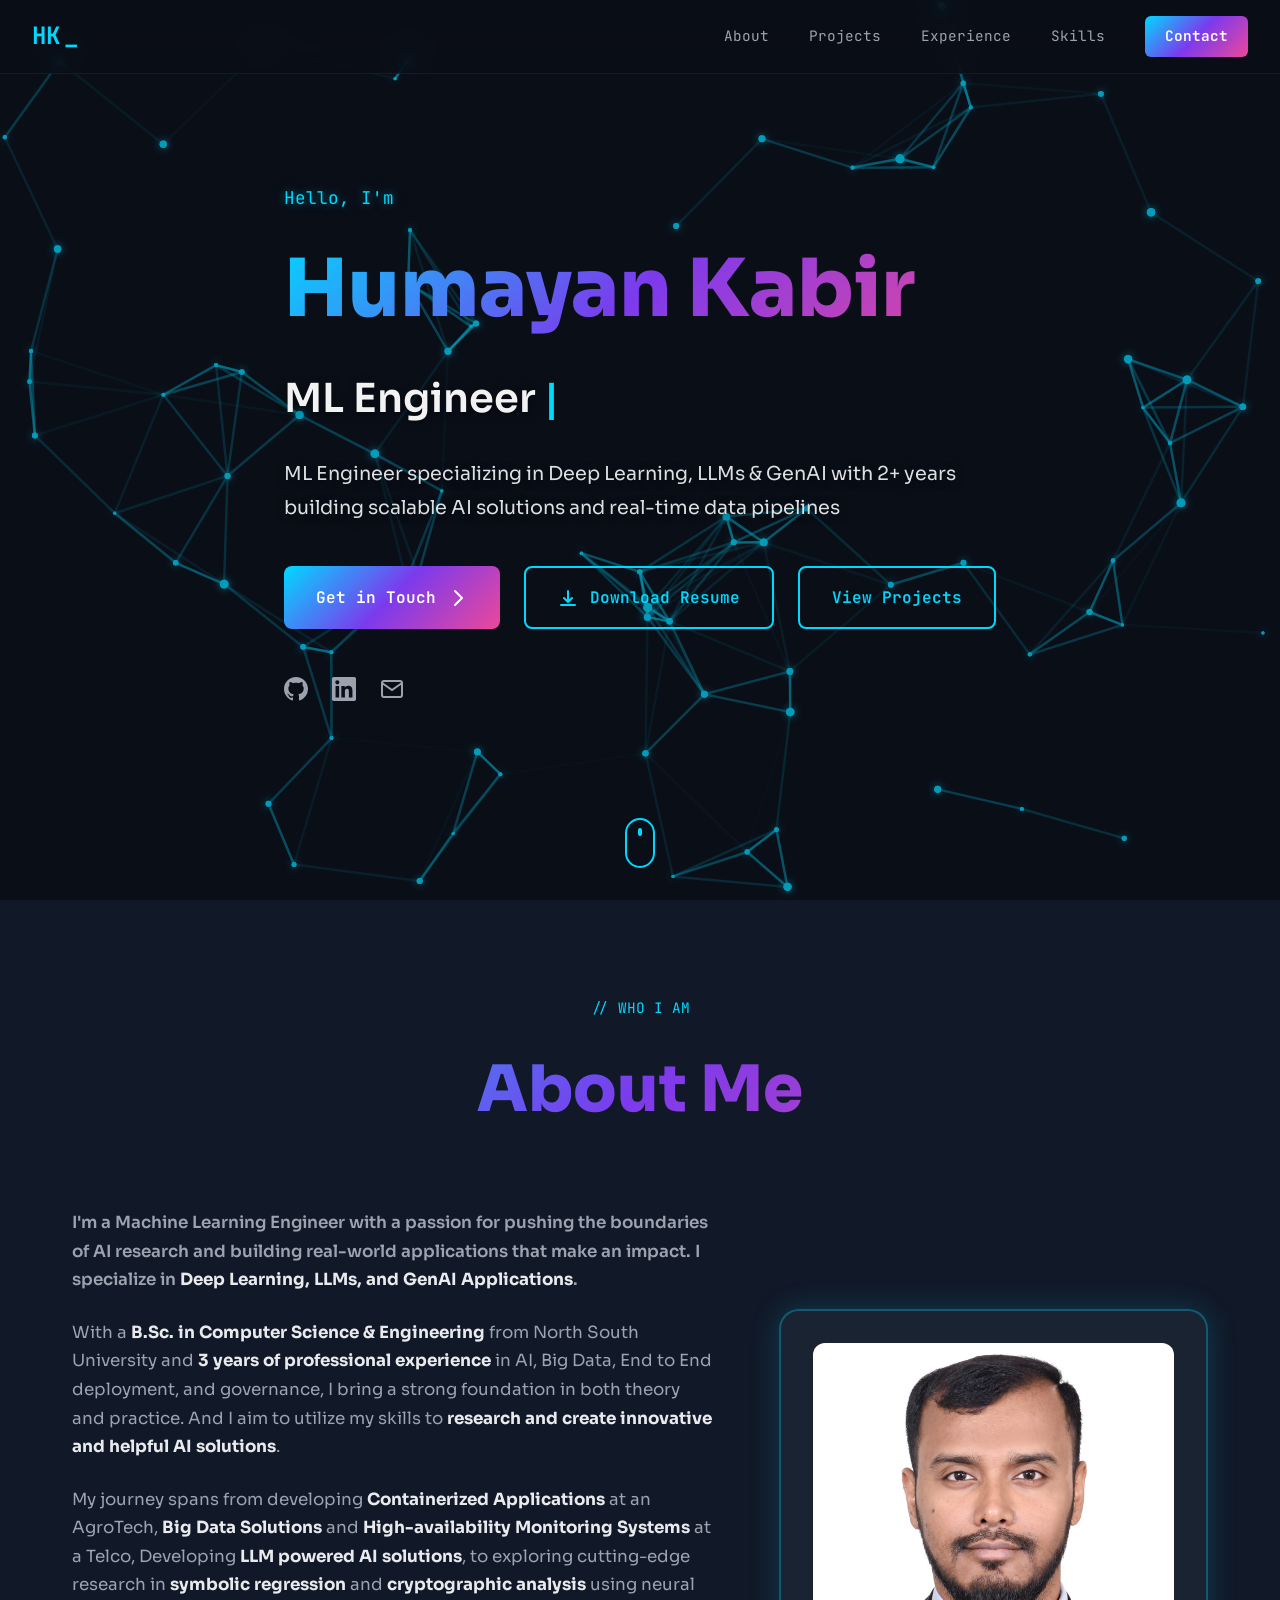
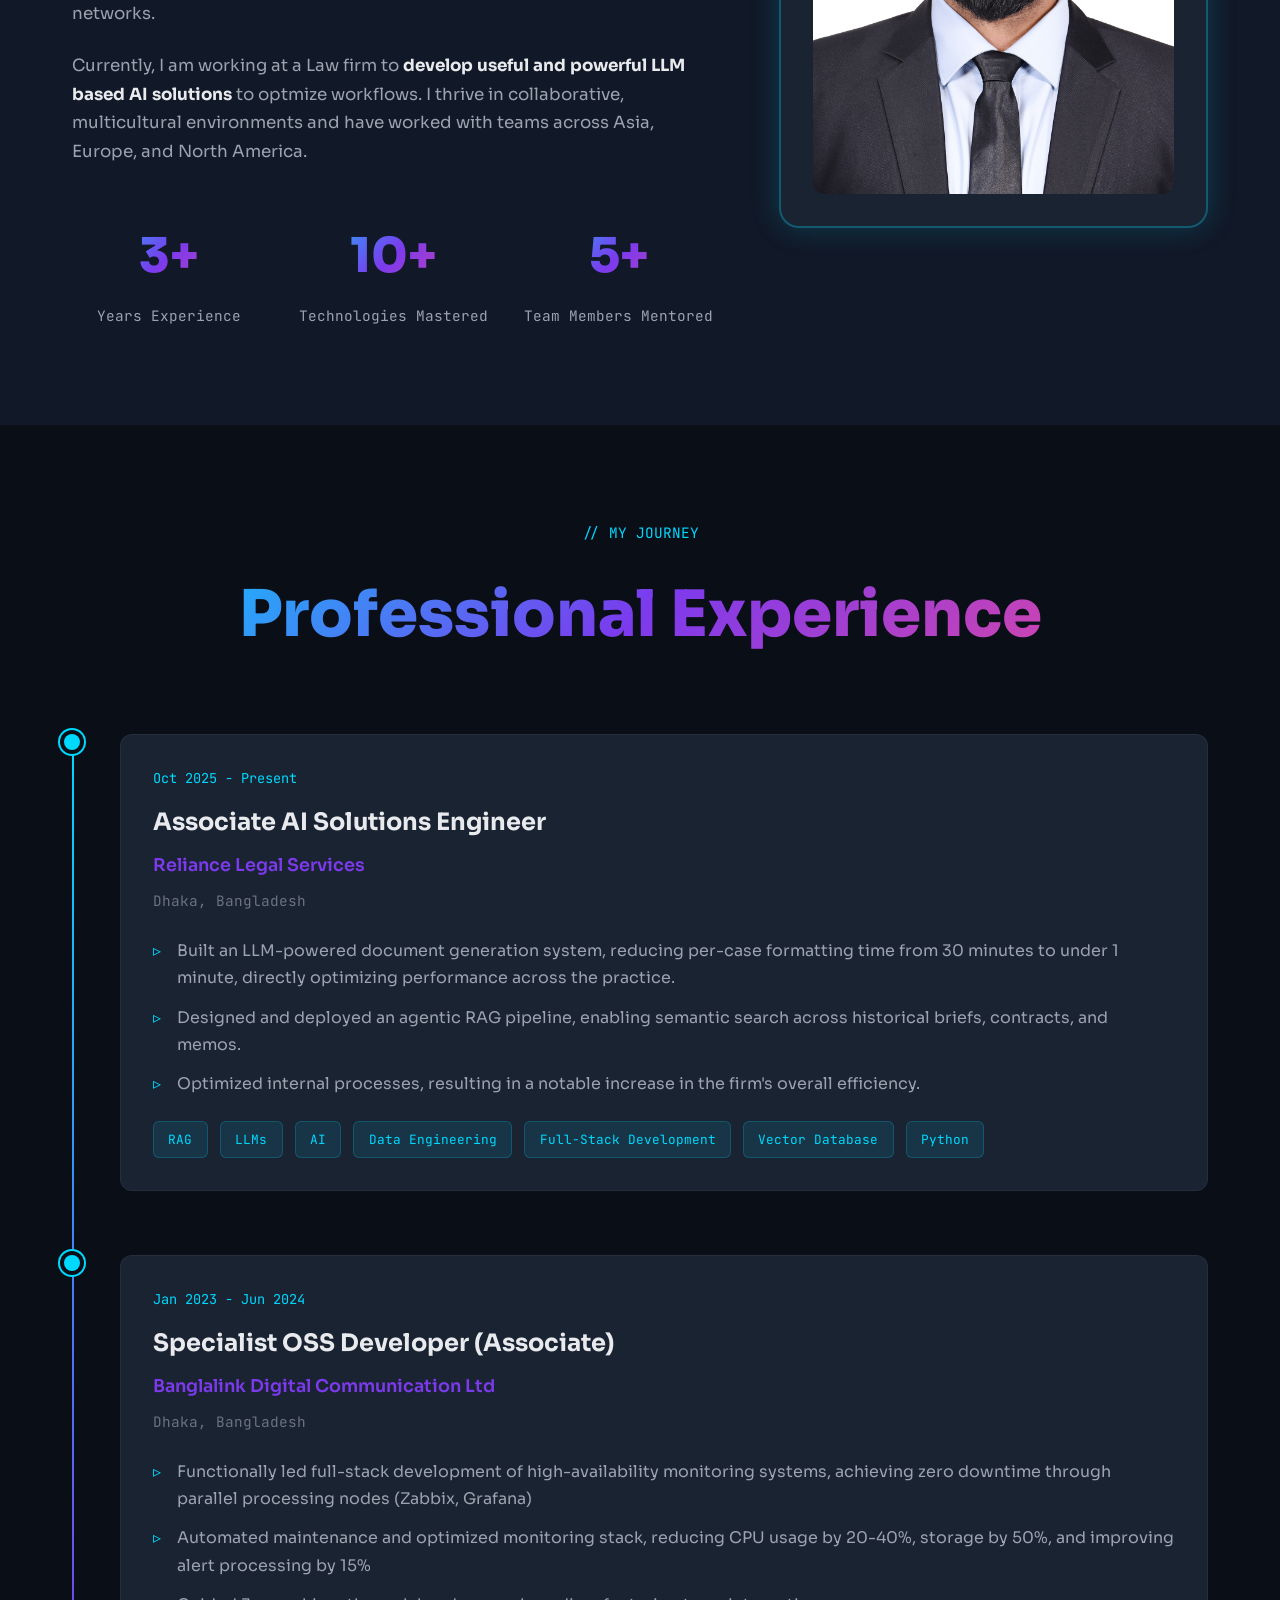
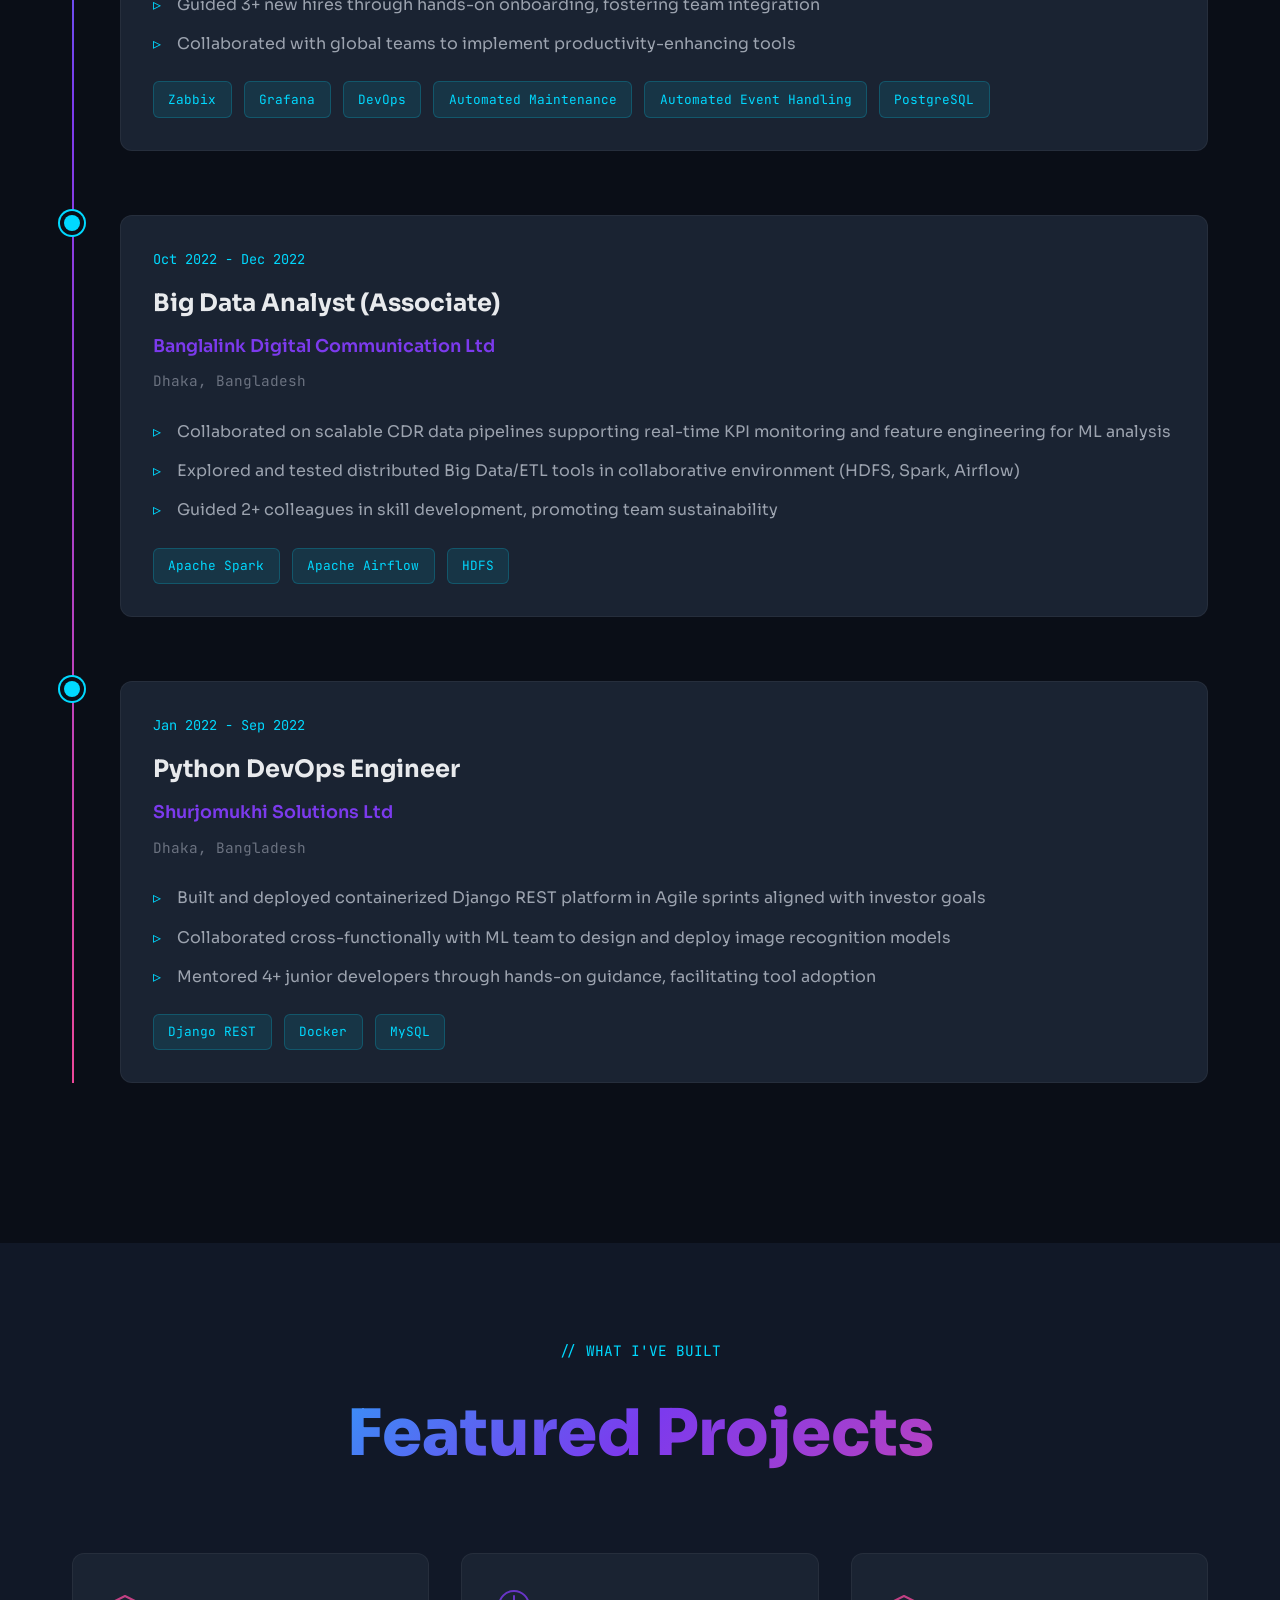
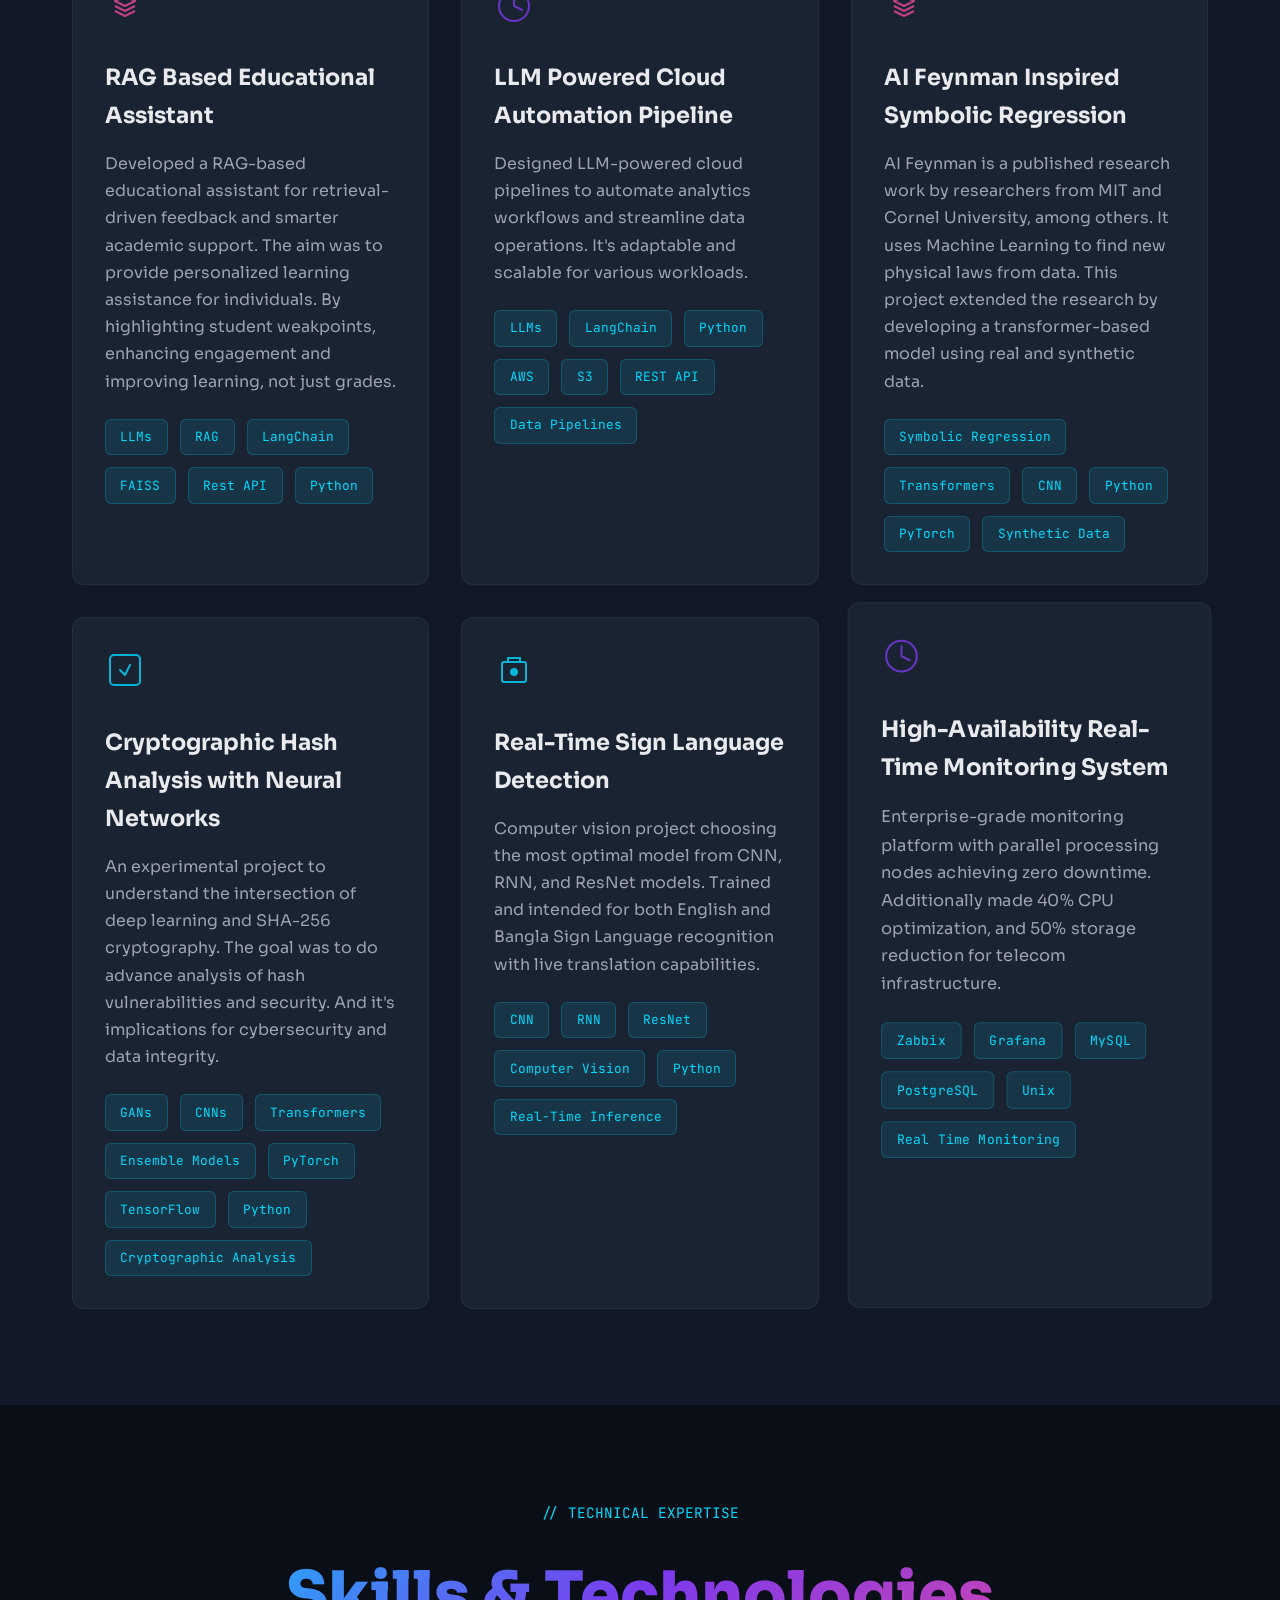
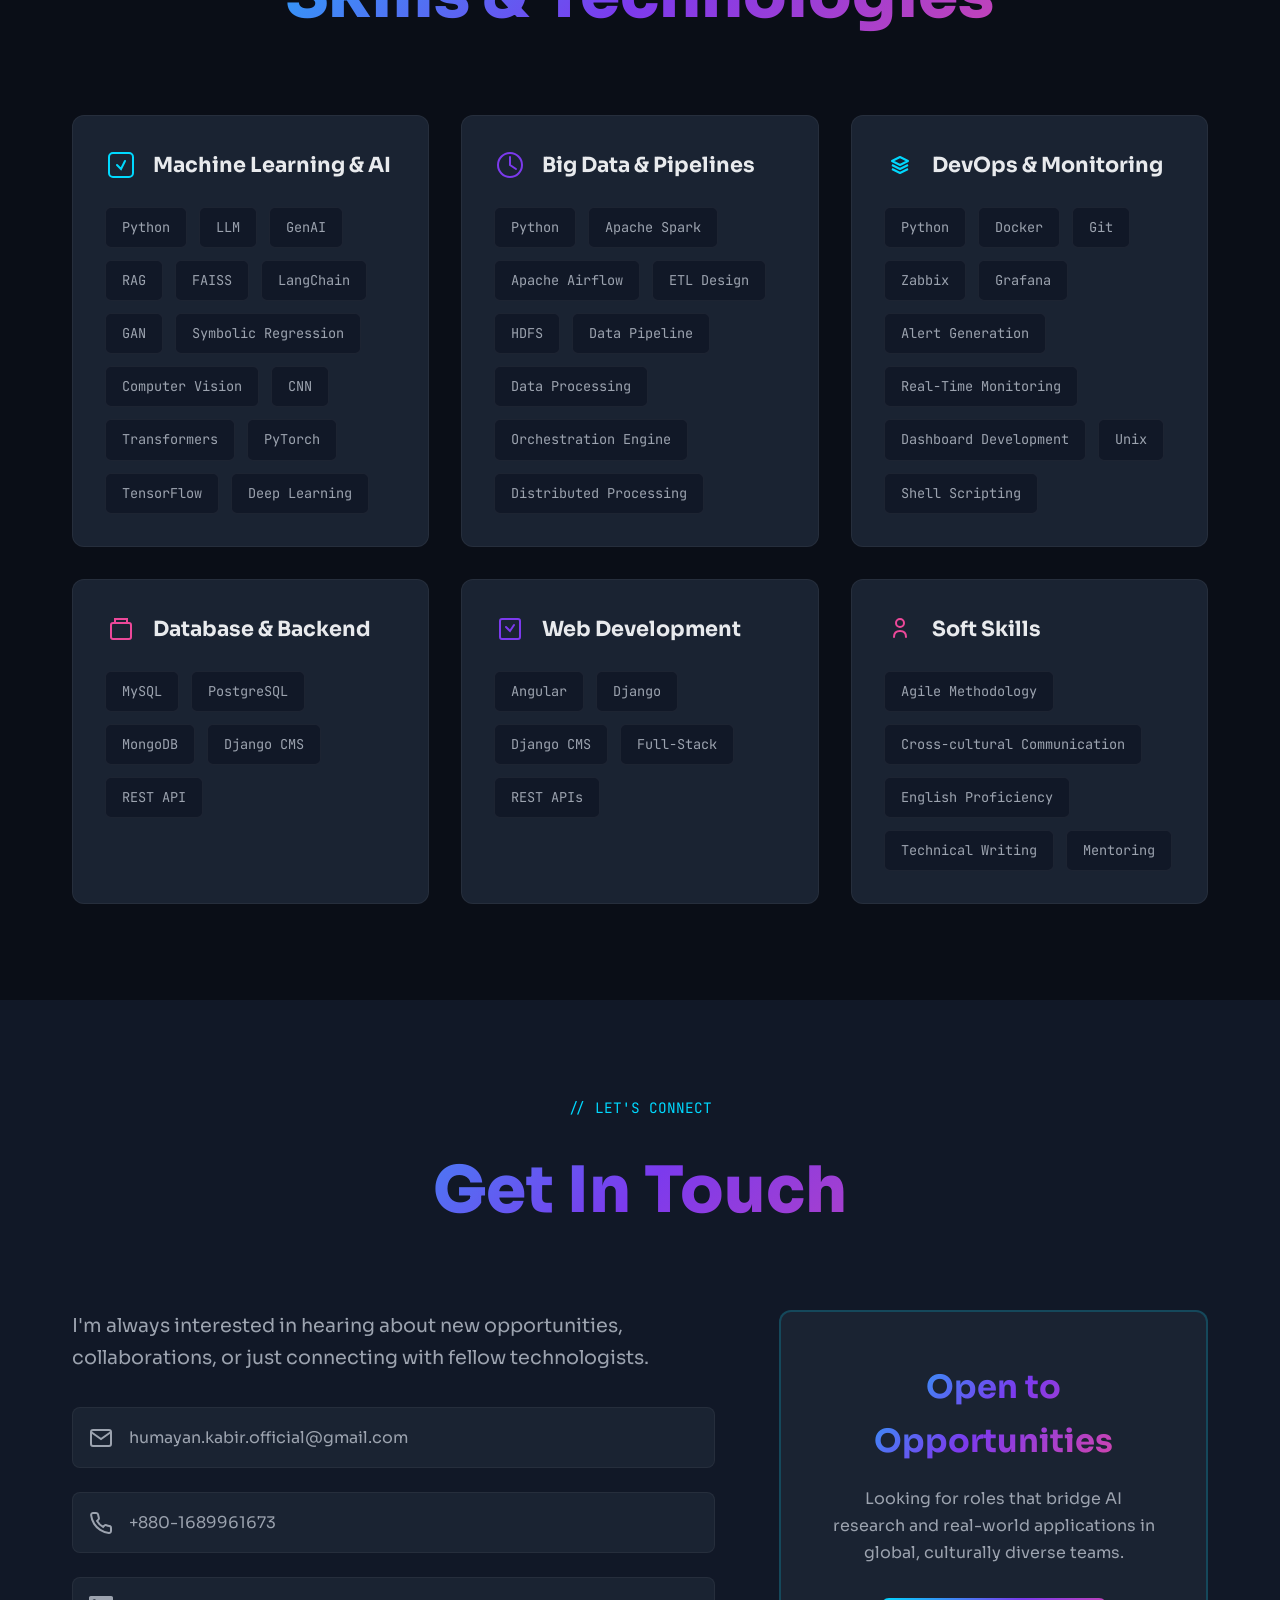
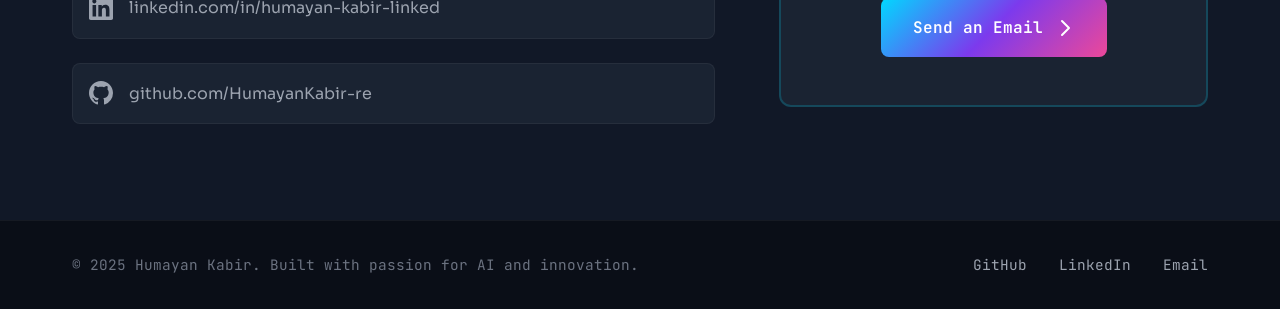
==== index.html @ 98f7105a "Updated the resume and role info." ====
<!DOCTYPE html>
<html lang="en">
<head>
    <meta charset="UTF-8">
    <meta name="viewport" content="width=device-width, initial-scale=1.0">
    <title>Humayan Kabir - ML Engineer & AI Researcher</title>
    <meta name="description" content="ML Engineer with 2+ years of experience in Deep Learning, LLMs, GenAI, and real-time data pipelines. Specializing in building scalable AI solutions.">
    <meta name="keywords" content="Machine Learning, Deep Learning, AI Engineer, LLM, GenAI, Data Pipelines, PyTorch, TensorFlow, Python, DevOps">
    <meta name="author" content="Humayan Kabir">
    
    <!-- Open Graph / Facebook -->
    <meta property="og:type" content="website">
    <meta property="og:url" content="https://humayankabir-re.github.io/">
    <meta property="og:title" content="Humayan Kabir - ML Engineer & AI Researcher">
    <meta property="og:description" content="ML Engineer specializing in Deep Learning, LLMs & GenAI with 2+ years building scalable AI solutions and real-time data pipelines">
    <meta property="og:image" content="https://humayankabir-re.github.io/profile-photo.png">
    
    <!-- Twitter -->
    <meta property="twitter:card" content="summary_large_image">
    <meta property="twitter:url" content="https://humayankabir-re.github.io/">
    <meta property="twitter:title" content="Humayan Kabir - ML Engineer & AI Researcher">
    <meta property="twitter:description" content="ML Engineer specializing in Deep Learning, LLMs & GenAI with 2+ years building scalable AI solutions">
    <meta property="twitter:image" content="https://humayankabir-re.github.io/profile-photo.png">
    
    <!-- Favicon -->
    <link rel="icon" type="image/png" href="data:image/svg+xml,<svg xmlns='http://www.w3.org/2000/svg' viewBox='0 0 100 100'><text y='.9em' font-size='90'>🤖</text></svg>">
    
    <link rel="stylesheet" href="styles.css">
    <link rel="preconnect" href="https://fonts.googleapis.com">
    <link rel="preconnect" href="https://fonts.gstatic.com" crossorigin>
    <link href="https://fonts.googleapis.com/css2?family=JetBrains+Mono:wght@400;500;700&family=Sora:wght@300;400;600;700;800&display=swap" rel="stylesheet">
    
    <!-- Force browser to load latest versions -->
    <meta http-equiv="Cache-Control" content="no-cache, no-store, must-revalidate">
    <meta http-equiv="Pragma" content="no-cache">
    <meta http-equiv="Expires" content="0">
    
    <!-- Google Analytics (Optional - Uncomment and add your tracking ID) -->
    
    <script async src="https://www.googletagmanager.com/gtag/js?id=G-NSLRFGYNE6"></script>
    <script>
        window.dataLayer = window.dataLayer || [];
        function gtag(){dataLayer.push(arguments);}
        gtag('js', new Date());
        gtag('config', 'G-NSLRFGYNE6');
    </script>
    
</head>
<body>
    <!-- Loading Screen -->
    <div class="loading-screen" id="loadingScreen">
        <div class="loading-content">
            <div class="loading-logo">
                <span class="loading-text">HK</span>
                <div class="loading-spinner"></div>
            </div>
            <div class="loading-bar">
                <div class="loading-progress" id="loadingProgress"></div>
            </div>
            <p class="loading-status" id="loadingStatus">Initializing Portfolio...</p>
        </div>
    </div>
    
    <!-- Skip to Content for Accessibility -->
    <a href="#main-content" class="skip-to-content">Skip to main content</a>
    
    <!-- Navigation -->
    <nav class="nav" id="navbar">
        <div class="nav-container">
            <a href="#hero" class="nav-logo">HK<span class="cursor-blink">_</span></a>
            <div class="nav-menu" id="navMenu">
                <a href="#about" class="nav-link">About</a>
                <a href="#projects" class="nav-link">Projects</a> <!--- Move above experience --->
                <a href="#experience" class="nav-link">Experience</a>
                <a href="#skills" class="nav-link">Skills</a>
                <a href="#contact" class="nav-link nav-link-cta">Contact</a>
            </div>
            <button class="nav-toggle" id="navToggle">
                <span></span>
                <span></span>
                <span></span>
            </button>
        </div>
    </nav>

    <!-- Hero Section -->
    <section class="hero" id="hero">
        <div class="hero-background">
            <canvas id="neural-network" aria-hidden="true"></canvas>
        </div>
        <main id="main-content">
        <div class="container">
            <div class="hero-content">
                <div class="hero-text">
                    <p class="hero-greeting">Hello, I'm</p>
                    <h1 class="hero-name">Humayan Kabir</h1>
                    <div class="hero-title-wrapper">
                        <h2 class="hero-title">
                            <span class="typing-text" id="typingText"></span>
                            <span class="cursor">|</span>
                        </h2>
                    </div>
                    <p class="hero-description">
                        ML Engineer specializing in Deep Learning, LLMs & GenAI with 2+ years building 
                        scalable AI solutions and real-time data pipelines
                    </p>
                    <div class="hero-cta">
                        <a href="#contact" class="btn btn-primary">
                            <span>Get in Touch</span>
                            <svg width="20" height="20" viewBox="0 0 20 20" fill="none">
                                <path d="M7 3L14 10L7 17" stroke="currentColor" stroke-width="2" stroke-linecap="round" stroke-linejoin="round"/>
                            </svg>
                        </a>
                        <a href="Humayan_Kabir_Resume.pdf" class="btn btn-secondary" download>
                            <svg width="20" height="20" viewBox="0 0 20 20" fill="none" stroke="currentColor" stroke-width="2">
                                <path d="M10 3v11m0 0l-4-4m4 4l4-4M3 17h14" stroke-linecap="round" stroke-linejoin="round"/>
                            </svg>
                            <span>Download Resume</span>
                        </a>
                        <a href="#projects" class="btn btn-secondary">View Projects</a>
                    </div>
                    <div class="hero-social">
                        <a href="https://github.com/HumayanKabir-re" target="_blank" class="social-link" aria-label="GitHub">
                            <svg width="24" height="24" viewBox="0 0 24 24" fill="currentColor">
                                <path d="M12 0C5.37 0 0 5.37 0 12c0 5.31 3.435 9.795 8.205 11.385.6.105.825-.255.825-.57 0-.285-.015-1.23-.015-2.235-3.015.555-3.795-.735-4.035-1.41-.135-.345-.72-1.41-1.23-1.695-.42-.225-1.02-.78-.015-.795.945-.015 1.62.87 1.845 1.23 1.08 1.815 2.805 1.305 3.495.99.105-.78.42-1.305.765-1.605-2.67-.3-5.46-1.335-5.46-5.925 0-1.305.465-2.385 1.23-3.225-.12-.3-.54-1.53.12-3.18 0 0 1.005-.315 3.3 1.23.96-.27 1.98-.405 3-.405s2.04.135 3 .405c2.295-1.56 3.3-1.23 3.3-1.23.66 1.65.24 2.88.12 3.18.765.84 1.23 1.905 1.23 3.225 0 4.605-2.805 5.625-5.475 5.925.435.375.81 1.095.81 2.22 0 1.605-.015 2.895-.015 3.3 0 .315.225.69.825.57A12.02 12.02 0 0024 12c0-6.63-5.37-12-12-12z"/>
                            </svg>
                        </a>
                        <a href="https://linkedin.com/in/humayan-kabir-linked" target="_blank" class="social-link" aria-label="LinkedIn">
                            <svg width="24" height="24" viewBox="0 0 24 24" fill="currentColor">
                                <path d="M20.447 20.452h-3.554v-5.569c0-1.328-.027-3.037-1.852-3.037-1.853 0-2.136 1.445-2.136 2.939v5.667H9.351V9h3.414v1.561h.046c.477-.9 1.637-1.85 3.37-1.85 3.601 0 4.267 2.37 4.267 5.455v6.286zM5.337 7.433c-1.144 0-2.063-.926-2.063-2.065 0-1.138.92-2.063 2.063-2.063 1.14 0 2.064.925 2.064 2.063 0 1.139-.925 2.065-2.064 2.065zm1.782 13.019H3.555V9h3.564v11.452zM22.225 0H1.771C.792 0 0 .774 0 1.729v20.542C0 23.227.792 24 1.771 24h20.451C23.2 24 24 23.227 24 22.271V1.729C24 .774 23.2 0 22.222 0h.003z"/>
                            </svg>
                        </a>
                        <a href="mailto:humayan.kabir.official@gmail.com" class="social-link" aria-label="Email">
                            <svg width="24" height="24" viewBox="0 0 24 24" fill="none" stroke="currentColor" stroke-width="2">
                                <path d="M4 4h16c1.1 0 2 .9 2 2v12c0 1.1-.9 2-2 2H4c-1.1 0-2-.9-2-2V6c0-1.1.9-2 2-2z"/>
                                <polyline points="22,6 12,13 2,6"/>
                            </svg>
                        </a>
                    </div>
                </div>
            </div>
        </div>
        <div class="scroll-indicator">
            <div class="mouse">
                <div class="wheel"></div>
            </div>
        </div>
    </section>

    <!-- About Section -->
    <section class="about" id="about">
        <div class="container">
            <div class="section-header">
                <span class="section-tag">// WHO I AM</span>
                <h2 class="section-title">About Me</h2>
            </div>
            <div class="about-content">
                <div class="about-text">
                    <p class="about-intro">
                        I'm a Machine Learning Engineer with a passion for pushing the boundaries of AI research 
                        and building real-world applications that make an impact.
                        I specialize in <strong>Deep Learning, LLMs, and GenAI Applications</strong>. 
                    </p>
                    <p>
                        With a <strong>B.Sc. in Computer Science & Engineering</strong> 
                        from North South University and <strong>3 years of professional experience</strong> in AI, Big Data, End to End deployment, 
                        and governance, I bring a strong foundation in both theory and practice. 
                        And I aim to utilize my skills to <strong>research and create innovative and helpful AI solutions</strong>.
                    </p>
                    <p>
                        My journey spans from developing <strong>Containerized Applications</strong> at an AgroTech, 
                        <strong>Big Data Solutions</strong> and <strong>High-availability Monitoring Systems</strong> at a Telco, 
                        Developing <strong>LLM powered AI solutions</strong>, to 
                        exploring cutting-edge research in <strong>symbolic regression</strong> and <strong>cryptographic analysis</strong> using neural networks.
                    </p>
                    <p>
                        Currently, I am working at a Law firm to <strong>develop useful and powerful LLM based AI solutions</strong> to optmize workflows. 
                        I thrive in collaborative, multicultural environments and have worked with teams across Asia, Europe, and North America.
                    </p>
                    <div class="about-highlights">
                        <div class="highlight-item">
                            <div class="highlight-number">3+</div>
                            <div class="highlight-label">Years Experience</div>
                        </div>
                        <div class="highlight-item">
                            <div class="highlight-number">10+</div>
                            <div class="highlight-label">Technologies Mastered</div>
                        </div>
                        <div class="highlight-item">
                            <div class="highlight-number">5+</div>
                            <div class="highlight-label">Team Members Mentored</div>
                        </div>
                    </div>
                </div>
                <div class="about-image">
                    <div class="image-frame">
                        <img src="profile-photo.jpg" alt="Humayan Kabir - ML Engineer" class="profile-photo">
                        <div class="image-glow"></div>
                    </div>
                </div>
            </div>
        </div>
    </section>

    <!-- Experience Section -->
    <section class="experience" id="experience">
        <div class="container">
            <div class="section-header">
                <span class="section-tag">// MY JOURNEY</span>
                <h2 class="section-title">Professional Experience</h2>
            </div>
            <div class="timeline">



                <!-- Independent AI Projects, Removed-->
                <!--
                <div class="timeline-item" data-animate>
                    <div class="timeline-marker"></div>
                    <div class="timeline-content">
                        <div class="timeline-date">Jul 2024 - Present</div>
                        <h3 class="timeline-title">Independent AI Projects</h3>
                        <div class="timeline-subtitle">LLM Tools, Cloud Tools, Security & Education</div>
                        <div class="timeline-location">Dhaka, Bangladesh</div>
                        <ul class="timeline-description">
                            <li>Researched ML/AI-based approaches to enhance cybersecurity, prototyping anomaly detection and encryption integrity tools using PyTorch and TensorFlow</li>
                            <li>Explored symbolic regression using CNN and transformer models on real and synthetic datasets, inspired by the AI-Feynman research project</li>
                            <li>Designed modular cloud automation pipelines with LLM integration to support analytics and data workflows</li>
                            <li>Prototyped an AI-driven educational assistant to enhance learning outcomes using CNN</li>
                        </ul>
                        <div class="timeline-tags">
                            <span class="tag">PyTorch</span>
                            <span class="tag">TensorFlow</span>
                            <span class="tag">LangChain</span>
                            <span class="tag">FAISS</span>
                            <span class="tag">S3</span>
                            <span class="tag">AWS</span>
                            <span class="tag">FastAPI</span>
                            <span class="tag">CNN</span>
                            <span class="tag">Transformers</span>
                        </div>
                    </div>
                </div>
                -->

                <div class="timeline-item" data-animate>
                    <div class="timeline-marker"></div>
                    <div class="timeline-content">
                        <div class="timeline-date">Oct 2025 - Present</div>
                        <h3 class="timeline-title">Associate AI Solutions Engineer </h3>
                        <div class="timeline-subtitle">Reliance Legal Services</div>
                        <div class="timeline-location">Dhaka, Bangladesh</div>
                        <ul class="timeline-description">
                            <li>Built an LLM-powered document generation system, reducing per-case formatting time from 30 minutes to under 1 minute, directly optimizing performance across the practice.</li>
                            <li>Designed and deployed an agentic RAG pipeline, enabling semantic search across historical briefs, contracts, and memos.</li>
                            <li>Optimized internal processes, resulting in a notable increase in the firm's overall efficiency.</li>
                        </ul>
                        <div class="timeline-tags">
                            <span class="tag">RAG</span>
                            <span class="tag">LLMs</span>
                            <span class="tag">AI</span>
                            <span class="tag">Data Engineering</span>
                            <span class="tag">Full-Stack Development</span>
                            <span class="tag">Vector Database</span>
                            <span class="tag">Python</span>
                        </div>
                    </div>
                </div>

                <div class="timeline-item" data-animate>
                    <div class="timeline-marker"></div>
                    <div class="timeline-content">
                        <div class="timeline-date">Jan 2023 - Jun 2024</div>
                        <h3 class="timeline-title">Specialist OSS Developer (Associate)</h3>
                        <div class="timeline-subtitle">Banglalink Digital Communication Ltd</div>
                        <div class="timeline-location">Dhaka, Bangladesh</div>
                        <ul class="timeline-description">
                            <li>Functionally led full-stack development of high-availability monitoring systems, achieving zero downtime through parallel processing nodes (Zabbix, Grafana)</li>
                            <li>Automated maintenance and optimized monitoring stack, reducing CPU usage by 20-40%, storage by 50%, and improving alert processing by 15%</li>
                            <li>Guided 3+ new hires through hands-on onboarding, fostering team integration</li>
                            <li>Collaborated with global teams to implement productivity-enhancing tools</li>
                        </ul>
                        <div class="timeline-tags">
                            <span class="tag">Zabbix</span>
                            <span class="tag">Grafana</span>
                            <span class="tag">DevOps</span>
                            <span class="tag">Automated Maintenance</span>
                            <span class="tag">Automated Event Handling</span>
                            <span class="tag">PostgreSQL</span>
                        </div>
                    </div>
                </div>

                <div class="timeline-item" data-animate>
                    <div class="timeline-marker"></div>
                    <div class="timeline-content">
                        <div class="timeline-date">Oct 2022 - Dec 2022</div>
                        <h3 class="timeline-title">Big Data Analyst (Associate)</h3>
                        <div class="timeline-subtitle">Banglalink Digital Communication Ltd</div>
                        <div class="timeline-location">Dhaka, Bangladesh</div>
                        <ul class="timeline-description">
                            <li>Collaborated on scalable CDR data pipelines supporting real-time KPI monitoring and feature engineering for ML analysis</li>
                            <li>Explored and tested distributed Big Data/ETL tools in collaborative environment (HDFS, Spark, Airflow)</li>
                            <li>Guided 2+ colleagues in skill development, promoting team sustainability</li>
                        </ul>
                        <div class="timeline-tags">
                            <span class="tag">Apache Spark</span>
                            <span class="tag">Apache Airflow</span>
                            <span class="tag">HDFS</span>
                        </div>
                    </div>
                </div>

                <div class="timeline-item" data-animate>
                    <div class="timeline-marker"></div>
                    <div class="timeline-content">
                        <div class="timeline-date">Jan 2022 - Sep 2022</div>
                        <h3 class="timeline-title">Python DevOps Engineer</h3>
                        <div class="timeline-subtitle">Shurjomukhi Solutions Ltd</div>
                        <div class="timeline-location">Dhaka, Bangladesh</div>
                        <ul class="timeline-description">
                            <li>Built and deployed containerized Django REST platform in Agile sprints aligned with investor goals</li>
                            <li>Collaborated cross-functionally with ML team to design and deploy image recognition models</li>
                            <li>Mentored 4+ junior developers through hands-on guidance, facilitating tool adoption</li>
                        </ul>
                        <div class="timeline-tags">
                            <span class="tag">Django REST</span>
                            <span class="tag">Docker</span>
                            <span class="tag">MySQL</span>
                        </div>
                    </div>
                </div>
            </div>
        </div>
    </section>

    <!-- Projects Section -->
    <section class="projects" id="projects">
        <div class="container">
            <div class="section-header">
                <span class="section-tag">// WHAT I'VE BUILT</span>
                <h2 class="section-title">Featured Projects</h2>
            </div>
            <div class="projects-grid">

                <!--- RAG Based Educational Assistant -->
                <div class="project-card" data-animate>
                    <div class="project-header">
                        <div class="project-icon">
                            <svg width="40" height="40" viewBox="0 0 40 40" fill="none">
                                <path d="M10 15 L20 10 L30 15 L20 20 Z" stroke="var(--accent-tertiary)" stroke-width="2" stroke-linejoin="round"></path>
                                <path d="M10 20 L20 25 L30 20" stroke="var(--accent-tertiary)" stroke-width="2" stroke-linejoin="round"></path>
                                <path d="M10 25 L20 30 L30 25" stroke="var(--accent-tertiary)" stroke-width="2" stroke-linejoin="round"></path>
                            </svg>
                        </div>
                        <!-- GitHub link, will be added later -->
                        <!--
                        <div class="project-links">
                            <a href="#" class="project-link" aria-label="GitHub">
                                <svg width="20" height="20" viewBox="0 0 20 20" fill="currentColor">
                                    <path d="M10 0C4.475 0 0 4.475 0 10c0 4.425 2.8625 8.1625 6.8375 9.4875.5.0875.6875-.2125.6875-.475 0-.2375-.0125-1.025-.0125-1.8625-2.5125.4625-3.1625-.6125-3.3625-1.175-.1125-.2875-.6-1.175-1.025-1.4125-.35-.1875-.85-.65-.0125-.6625.7875-.0125 1.35.725 1.5375 1.025.9 1.5125 2.3375 1.0875 2.9125.825.0875-.65.35-1.0875.6375-1.3375-2.225-.25-4.55-1.1125-4.55-4.9375 0-1.0875.3875-1.9875 1.025-2.6875-.1-.25-.45-1.275.1-2.65 0 0 .8375-.2625 2.75 1.025.8-.225 1.65-.3375 2.5-.3375s1.7.1125 2.5.3375c1.9125-1.3 2.75-1.025 2.75-1.025.55 1.375.2 2.4.1 2.65.6375.7 1.025 1.5875 1.025 2.6875 0 3.8375-2.3375 4.6875-4.5625 4.9375.3625.3125.675.9125.675 1.85 0 1.3375-.0125 2.4125-.0125 2.75 0 .2625.1875.575.6875.475C17.1375 18.1625 20 14.4125 20 10c0-5.525-4.475-10-10-10z"/>
                                </svg>
                            </a>
                        </div>
                        -->
                    </div>
                    <h3 class="project-title">RAG Based Educational Assistant</h3>
                    <p class="project-description">
                        Developed a RAG-based educational assistant for retrieval-driven feedback and smarter academic support. 
                        The aim was to provide personalized learning assistance for individuals. 
                        By highlighting student weakpoints, enhancing engagement and improving learning, not just grades.
                    </p>
                    <div class="project-tags">
                        <span class="tag">LLMs</span>
                        <span class="tag">RAG</span>
                        <span class="tag">LangChain</span>
                        <span class="tag">FAISS</span>
                        <span class="tag">Rest API</span>
                        <span class="tag">Python</span>
                    </div>
                </div>
                
                <!--- LLM Powered Cloud Automation Pipeline -->
                <div class="project-card" data-animate>
                    <div class="project-header">
                        <div class="project-icon">
                            <svg width="40" height="40" viewBox="0 0 40 40" fill="none">
                                <circle cx="20" cy="20" r="15" stroke="var(--accent-secondary)" stroke-width="2"/>
                                <path d="M20 10 L20 20 L28 24" stroke="var(--accent-secondary)" stroke-width="2" stroke-linecap="round"/>
                            </svg>
                        </div>
                        <!-- GitHub link, will be added later -->
                        <!--
                        <div class="project-links">
                            <a href="#" class="project-link" aria-label="GitHub">
                                <svg width="20" height="20" viewBox="0 0 20 20" fill="currentColor">
                                    <path d="M10 0C4.475 0 0 4.475 0 10c0 4.425 2.8625 8.1625 6.8375 9.4875.5.0875.6875-.2125.6875-.475 0-.2375-.0125-1.025-.0125-1.8625-2.5125.4625-3.1625-.6125-3.3625-1.175-.1125-.2875-.6-1.175-1.025-1.4125-.35-.1875-.85-.65-.0125-.6625.7875-.0125 1.35.725 1.5375 1.025.9 1.5125 2.3375 1.0875 2.9125.825.0875-.65.35-1.0875.6375-1.3375-2.225-.25-4.55-1.1125-4.55-4.9375 0-1.0875.3875-1.9875 1.025-2.6875-.1-.25-.45-1.275.1-2.65 0 0 .8375-.2625 2.75 1.025.8-.225 1.65-.3375 2.5-.3375s1.7.1125 2.5.3375c1.9125-1.3 2.75-1.025 2.75-1.025.55 1.375.2 2.4.1 2.65.6375.7 1.025 1.5875 1.025 2.6875 0 3.8375-2.3375 4.6875-4.5625 4.9375.3625.3125.675.9125.675 1.85 0 1.3375-.0125 2.4125-.0125 2.75 0 .2625.1875.575.6875.475C17.1375 18.1625 20 14.4125 20 10c0-5.525-4.475-10-10-10z"/>
                                </svg>
                            </a>
                        </div>
                        -->
                    </div>
                    <h3 class="project-title">LLM Powered Cloud Automation Pipeline</h3>
                    <p class="project-description">
                        Designed LLM-powered cloud pipelines to automate analytics workflows and streamline data operations. 
                        It's adaptable and scalable for various workloads.
                    </p>
                    <div class="project-tags">
                        <span class="tag">LLMs</span>
                        <span class="tag">LangChain</span>
                        <span class="tag">Python</span>
                        <span class="tag">AWS</span>
                        <span class="tag">S3</span>
                        <span class="tag">REST API</span>
                        <span class="tag">Data Pipelines</span>
                    </div>
                </div>
                
                <!--- AI Feynman based Research -->
                <div class="project-card" data-animate>
                    <div class="project-header">
                        <div class="project-icon">
                            <svg width="40" height="40" viewBox="0 0 40 40" fill="none">
                                <path d="M10 15 L20 10 L30 15 L20 20 Z" stroke="var(--accent-tertiary)" stroke-width="2" stroke-linejoin="round"></path>
                                <path d="M10 20 L20 25 L30 20" stroke="var(--accent-tertiary)" stroke-width="2" stroke-linejoin="round"></path>
                                <path d="M10 25 L20 30 L30 25" stroke="var(--accent-tertiary)" stroke-width="2" stroke-linejoin="round"></path>
                            </svg>
                        </div>
                        <!-- GitHub link, will be added later -->
                        <!--
                        <div class="project-links">
                            <a href="#" class="project-link" aria-label="GitHub">
                                <svg width="20" height="20" viewBox="0 0 20 20" fill="currentColor">
                                    <path d="M10 0C4.475 0 0 4.475 0 10c0 4.425 2.8625 8.1625 6.8375 9.4875.5.0875.6875-.2125.6875-.475 0-.2375-.0125-1.025-.0125-1.8625-2.5125.4625-3.1625-.6125-3.3625-1.175-.1125-.2875-.6-1.175-1.025-1.4125-.35-.1875-.85-.65-.0125-.6625.7875-.0125 1.35.725 1.5375 1.025.9 1.5125 2.3375 1.0875 2.9125.825.0875-.65.35-1.0875.6375-1.3375-2.225-.25-4.55-1.1125-4.55-4.9375 0-1.0875.3875-1.9875 1.025-2.6875-.1-.25-.45-1.275.1-2.65 0 0 .8375-.2625 2.75 1.025.8-.225 1.65-.3375 2.5-.3375s1.7.1125 2.5.3375c1.9125-1.3 2.75-1.025 2.75-1.025.55 1.375.2 2.4.1 2.65.6375.7 1.025 1.5875 1.025 2.6875 0 3.8375-2.3375 4.6875-4.5625 4.9375.3625.3125.675.9125.675 1.85 0 1.3375-.0125 2.4125-.0125 2.75 0 .2625.1875.575.6875.475C17.1375 18.1625 20 14.4125 20 10c0-5.525-4.475-10-10-10z"/>
                                </svg>
                            </a>
                        </div>
                        -->
                    </div>
                    <h3 class="project-title">AI Feynman Inspired Symbolic Regression</h3>
                    <p class="project-description">
                        AI Feynman is a published research work by researchers from MIT and Cornel University, among others. 
                        It uses Machine Learning to find new physical laws from data. 
                        This project extended the research by developing a transformer-based model using real and synthetic data.
                    </p>
                    <div class="project-tags">
                        <span class="tag">Symbolic Regression</span>
                        <span class="tag">Transformers</span>
                        <span class="tag">CNN</span>
                        <span class="tag">Python</span>
                        <span class="tag">PyTorch</span>
                        <span class="tag">Synthetic Data</span>
                    </div>
                </div>

                <!--- Cryptographic Hash Analysis with Neural Networks -->
                <div class="project-card" data-animate>
                    <div class="project-header">
                        <div class="project-icon">
                            <svg width="40" height="40" viewBox="0 0 40 40" fill="none">
                                <rect x="5" y="5" width="30" height="30" rx="4" stroke="var(--accent-primary)" stroke-width="2"/>
                                <path d="M15 20 L20 25 L25 15" stroke="var(--accent-primary)" stroke-width="2" stroke-linecap="round" stroke-linejoin="round"/>
                            </svg>
                        </div>
                        <!-- GitHub link, will be added later -->
                        <!--
                        <div class="project-links">
                            <a href="#" class="project-link" aria-label="GitHub">
                                <svg width="20" height="20" viewBox="0 0 20 20" fill="currentColor">
                                    <path d="M10 0C4.475 0 0 4.475 0 10c0 4.425 2.8625 8.1625 6.8375 9.4875.5.0875.6875-.2125.6875-.475 0-.2375-.0125-1.025-.0125-1.8625-2.5125.4625-3.1625-.6125-3.3625-1.175-.1125-.2875-.6-1.175-1.025-1.4125-.35-.1875-.85-.65-.0125-.6625.7875-.0125 1.35.725 1.5375 1.025.9 1.5125 2.3375 1.0875 2.9125.825.0875-.65.35-1.0875.6375-1.3375-2.225-.25-4.55-1.1125-4.55-4.9375 0-1.0875.3875-1.9875 1.025-2.6875-.1-.25-.45-1.275.1-2.65 0 0 .8375-.2625 2.75 1.025.8-.225 1.65-.3375 2.5-.3375s1.7.1125 2.5.3375c1.9125-1.3 2.75-1.025 2.75-1.025.55 1.375.2 2.4.1 2.65.6375.7 1.025 1.5875 1.025 2.6875 0 3.8375-2.3375 4.6875-4.5625 4.9375.3625.3125.675.9125.675 1.85 0 1.3375-.0125 2.4125-.0125 2.75 0 .2625.1875.575.6875.475C17.1375 18.1625 20 14.4125 20 10c0-5.525-4.475-10-10-10z"/>
                                </svg>
                            </a>
                        </div>
                        -->
                    </div>
                    <h3 class="project-title">Cryptographic Hash Analysis with Neural Networks</h3>
                    <p class="project-description">
                        An experimental project to understand the intersection of deep learning and SHA-256 cryptography.
                        The goal was to do advance analysis of hash vulnerabilities and security.
                        And it's implications for cybersecurity and data integrity.
                    </p>
                    <div class="project-tags">
                        <span class="tag">GANs</span>
                        <span class="tag">CNNs</span>
                        <span class="tag">Transformers</span>
                        <span class="tag">Ensemble Models</span>
                        <span class="tag">PyTorch</span>
                        <span class="tag">TensorFlow</span>
                        <span class="tag">Python</span>
                        <span class="tag">Cryptographic Analysis</span>
                    </div>
                </div>
                
                <!--- Real-Time Sign Language Detection -->
                <div class="project-card" data-animate>
                    <div class="project-header">
                        <div class="project-icon">
                            <svg width="40" height="40" viewBox="0 0 40 40" fill="none">
                                <rect x="8" y="12" width="24" height="20" rx="2" stroke="var(--accent-primary)" stroke-width="2"/>
                                <path d="M14 12 L14 8 L26 8 L26 12" stroke="var(--accent-primary)" stroke-width="2"/>
                                <circle cx="20" cy="22" r="4" fill="var(--accent-primary)"/>
                            </svg>
                        </div>
                        <!-- GitHub link, will be added later -->
                        <!--
                        <div class="project-links">
                            <a href="#" class="project-link" aria-label="GitHub">
                                <svg width="20" height="20" viewBox="0 0 20 20" fill="currentColor">
                                    <path d="M10 0C4.475 0 0 4.475 0 10c0 4.425 2.8625 8.1625 6.8375 9.4875.5.0875.6875-.2125.6875-.475 0-.2375-.0125-1.025-.0125-1.8625-2.5125.4625-3.1625-.6125-3.3625-1.175-.1125-.2875-.6-1.175-1.025-1.4125-.35-.1875-.85-.65-.0125-.6625.7875-.0125 1.35.725 1.5375 1.025.9 1.5125 2.3375 1.0875 2.9125.825.0875-.65.35-1.0875.6375-1.3375-2.225-.25-4.55-1.1125-4.55-4.9375 0-1.0875.3875-1.9875 1.025-2.6875-.1-.25-.45-1.275.1-2.65 0 0 .8375-.2625 2.75 1.025.8-.225 1.65-.3375 2.5-.3375s1.7.1125 2.5.3375c1.9125-1.3 2.75-1.025 2.75-1.025.55 1.375.2 2.4.1 2.65.6375.7 1.025 1.5875 1.025 2.6875 0 3.8375-2.3375 4.6875-4.5625 4.9375.3625.3125.675.9125.675 1.85 0 1.3375-.0125 2.4125-.0125 2.75 0 .2625.1875.575.6875.475C17.1375 18.1625 20 14.4125 20 10c0-5.525-4.475-10-10-10z"/>
                                </svg>
                            </a>
                        </div>
                        -->
                    </div>
                    <h3 class="project-title">Real-Time Sign Language Detection</h3>
                    <p class="project-description">
                        Computer vision project choosing the most optimal model from CNN, RNN, and ResNet models. 
                        Trained and intended for both English and Bangla Sign Language recognition with live translation capabilities.
                    </p>
                    <div class="project-tags">
                        <span class="tag">CNN</span>
                        <span class="tag">RNN</span>
                        <span class="tag">ResNet</span>
                        <span class="tag">Computer Vision</span>
                        <span class="tag">Python</span>
                        <span class="tag">Real-Time Inference</span>
                    </div>
                </div>
                
                <!-- High-Availability Real-Time Monitoring System -->
                <div class="project-card visible" data-animate="" style="transform: translateY(-8px) scale(1.02);">
                    <div class="project-header">
                        <div class="project-icon">
                            <svg width="40" height="40" viewBox="0 0 40 40" fill="none">
                                <circle cx="20" cy="20" r="15" stroke="var(--accent-secondary)" stroke-width="2"></circle>
                                <path d="M20 10 L20 20 L28 24" stroke="var(--accent-secondary)" stroke-width="2" stroke-linecap="round"></path>
                            </svg>
                        </div>
                        <!-- GitHub link, will be added later -->
                        <!--
                        <div class="project-links">
                            <a href="#" class="project-link" aria-label="GitHub">
                                <svg width="20" height="20" viewBox="0 0 20 20" fill="currentColor">
                                    <path d="M10 0C4.475 0 0 4.475 0 10c0 4.425 2.8625 8.1625 6.8375 9.4875.5.0875.6875-.2125.6875-.475 0-.2375-.0125-1.025-.0125-1.8625-2.5125.4625-3.1625-.6125-3.3625-1.175-.1125-.2875-.6-1.175-1.025-1.4125-.35-.1875-.85-.65-.0125-.6625.7875-.0125 1.35.725 1.5375 1.025.9 1.5125 2.3375 1.0875 2.9125.825.0875-.65.35-1.0875.6375-1.3375-2.225-.25-4.55-1.1125-4.55-4.9375 0-1.0875.3875-1.9875 1.025-2.6875-.1-.25-.45-1.275.1-2.65 0 0 .8375-.2625 2.75 1.025.8-.225 1.65-.3375 2.5-.3375s1.7.1125 2.5.3375c1.9125-1.3 2.75-1.025 2.75-1.025.55 1.375.2 2.4.1 2.65.6375.7 1.025 1.5875 1.025 2.6875 0 3.8375-2.3375 4.6875-4.5625 4.9375.3625.3125.675.9125.675 1.85 0 1.3375-.0125 2.4125-.0125 2.75 0 .2625.1875.575.6875.475C17.1375 18.1625 20 14.4125 20 10c0-5.525-4.475-10-10-10z"/>
                                </svg>
                            </a>
                        </div>
                        -->
                    </div>
                    <h3 class="project-title">High-Availability Real-Time Monitoring System</h3>
                    <p class="project-description">
                        Enterprise-grade monitoring platform with parallel processing nodes achieving zero downtime. 
                        Additionally made 40% CPU optimization, and 50% storage reduction for telecom infrastructure.
                    </p>
                    <div class="project-tags">
                        <span class="tag">Zabbix</span>
                        <span class="tag">Grafana</span>
                        <span class="tag">MySQL</span>
                        <span class="tag">PostgreSQL</span>
                        <span class="tag">Unix</span>
                        <span class="tag">Real Time Monitoring</span>
                    </div>
                </div>

            </div>
        </div>
    </section>

    <!-- Skills Section -->
    <section class="skills" id="skills">
        <div class="container">
            <div class="section-header">
                <span class="section-tag">// TECHNICAL EXPERTISE</span>
                <h2 class="section-title">Skills & Technologies</h2>
            </div>

            
            <div class="skills-grid">
                
                <div class="skill-category" data-animate>
                    <div class="skill-header">
                        <svg width="32" height="32" viewBox="0 0 32 32" fill="none">
                            <rect x="4" y="4" width="24" height="24" rx="4" stroke="var(--accent-primary)" stroke-width="2"/>
                            <path d="M12 16 L16 20 L20 12" stroke="var(--accent-primary)" stroke-width="2" stroke-linecap="round"/>
                        </svg>
                        <h3>Machine Learning & AI</h3>
                    </div>
                    <div class="skill-items">
                        <span class="skill-item">Python</span>
                        <span class="skill-item">LLM</span>
                        <span class="skill-item">GenAI</span>
                        <span class="skill-item">RAG</span>
                        <span class="skill-item">FAISS</span>
                        <span class="skill-item">LangChain</span>
                        <span class="skill-item">GAN</span>
                        <span class="skill-item">Symbolic Regression</span>
                        <span class="skill-item">Computer Vision</span>
                        <span class="skill-item">CNN</span>
                        <span class="skill-item">Transformers</span>
                        <span class="skill-item">PyTorch</span>
                        <span class="skill-item">TensorFlow</span>
                        <span class="skill-item">Deep Learning</span>
                    </div>
                </div>

                <div class="skill-category" data-animate>
                    <div class="skill-header">
                        <svg width="32" height="32" viewBox="0 0 32 32" fill="none">
                            <circle cx="16" cy="16" r="12" stroke="var(--accent-secondary)" stroke-width="2"/>
                            <path d="M16 8 L16 16 L22 20" stroke="var(--accent-secondary)" stroke-width="2" stroke-linecap="round"/>
                        </svg>
                        <h3>Big Data & Pipelines</h3>
                    </div>
                    <div class="skill-items">
                        <span class="skill-item">Python</span>
                        <span class="skill-item">Apache Spark</span>
                        <span class="skill-item">Apache Airflow</span>
                        <span class="skill-item">ETL Design</span>
                        <span class="skill-item">HDFS</span>
                        <span class="skill-item">Data Pipeline</span>
                        <span class="skill-item">Data Processing</span>
                        <span class="skill-item">Orchestration Engine</span>
                        <span class="skill-item">Distributed Processing</span>
                    </div>
                </div>

                <div class="skill-category" data-animate>
                    <div class="skill-header">
                        <svg width="32" height="32" viewBox="0 0 32 32" fill="none">
                            <path d="M8 12 L16 8 L24 12 L16 16 Z" stroke="var(--accent-primary)" stroke-width="2" stroke-linejoin="round"/>
                            <path d="M8 16 L16 20 L24 16" stroke="var(--accent-primary)" stroke-width="2" stroke-linejoin="round"/>
                            <path d="M8 20 L16 24 L24 20" stroke="var(--accent-primary)" stroke-width="2" stroke-linejoin="round"/>
                        </svg>
                        <h3>DevOps & Monitoring</h3>
                    </div>
                    <div class="skill-items">
                        <span class="skill-item">Python</span>
                        <span class="skill-item">Docker</span>
                        <span class="skill-item">Git</span>
                        <span class="skill-item">Zabbix</span>
                        <span class="skill-item">Grafana</span>
                        <span class="skill-item">Alert Generation</span>
                        <span class="skill-item">Real-Time Monitoring</span>
                        <span class="skill-item">Dashboard Development</span>
                        <span class="skill-item">Unix</span>
                        <span class="skill-item">Shell Scripting</span>
                    </div>
                </div>

                <div class="skill-category" data-animate>
                    <div class="skill-header">
                        <svg width="32" height="32" viewBox="0 0 32 32" fill="none">
                            <rect x="6" y="10" width="20" height="16" rx="2" stroke="var(--accent-tertiary)" stroke-width="2"/>
                            <path d="M10 10 L10 6 L22 6 L22 10" stroke="var(--accent-tertiary)" stroke-width="2"/>
                        </svg>
                        <h3>Database & Backend</h3>
                    </div>
                    <div class="skill-items">
                        <span class="skill-item">MySQL</span>
                        <span class="skill-item">PostgreSQL</span>
                        <span class="skill-item">MongoDB</span>
                        <span class="skill-item">Django CMS</span>
                        <span class="skill-item">REST API</span>
                    </div>
                </div>

                <div class="skill-category" data-animate>
                    <div class="skill-header">
                        <svg width="32" height="32" viewBox="0 0 32 32" fill="none">
                            <rect x="6" y="6" width="20" height="20" rx="2" stroke="var(--accent-secondary)" stroke-width="2"/>
                            <path d="M12 14 L16 18 L20 12" stroke="var(--accent-secondary)" stroke-width="2" stroke-linecap="round"/>
                        </svg>
                        <h3>Web Development</h3>
                    </div>
                    <div class="skill-items">
                        <span class="skill-item">Angular</span>
                        <span class="skill-item">Django</span>
                        <span class="skill-item">Django CMS</span>
                        <span class="skill-item">Full-Stack</span>
                        <span class="skill-item">REST APIs</span>
                    </div>
                </div>

                <div class="skill-category" data-animate>
                    <div class="skill-header">
                        <svg width="32" height="32" viewBox="0 0 32 32" fill="none">
                            <circle cx="16" cy="10" r="4" stroke="var(--accent-tertiary)" stroke-width="2"/>
                            <path d="M10 24 Q10 18 16 18 Q22 18 22 24" stroke="var(--accent-tertiary)" stroke-width="2" stroke-linecap="round"/>
                        </svg>
                        <h3>Soft Skills</h3>
                    </div>
                    <div class="skill-items">
                        <span class="skill-item">Agile Methodology</span>
                        <span class="skill-item">Cross-cultural Communication</span>
                        <span class="skill-item">English Proficiency</span>
                        <span class="skill-item">Technical Writing</span>
                        <span class="skill-item">Mentoring</span>
                    </div>
                </div>
            </div>
        </div>
    </section>

    <!-- Contact Section -->
    <section class="contact" id="contact">
        <div class="container">
            <div class="section-header">
                <span class="section-tag">// LET'S CONNECT</span>
                <h2 class="section-title">Get In Touch</h2>
            </div>
            <div class="contact-content">
                <div class="contact-text">
                    <p class="contact-intro">
                        I'm always interested in hearing about new opportunities, collaborations, 
                        or just connecting with fellow technologists.
                    </p>
                    <div class="contact-details">
                        <a href="mailto:humayan.kabir.official@gmail.com" class="contact-item">
                            <svg width="24" height="24" viewBox="0 0 24 24" fill="none" stroke="currentColor" stroke-width="2">
                                <path d="M4 4h16c1.1 0 2 .9 2 2v12c0 1.1-.9 2-2 2H4c-1.1 0-2-.9-2-2V6c0-1.1.9-2 2-2z"/>
                                <polyline points="22,6 12,13 2,6"/>
                            </svg>
                            <span>humayan.kabir.official@gmail.com</span>
                        </a>
                        <a href="tel:+8801689961673" class="contact-item">
                            <svg width="24" height="24" viewBox="0 0 24 24" fill="none" stroke="currentColor" stroke-width="2">
                                <path d="M22 16.92v3a2 2 0 0 1-2.18 2 19.79 19.79 0 0 1-8.63-3.07 19.5 19.5 0 0 1-6-6 19.79 19.79 0 0 1-3.07-8.67A2 2 0 0 1 4.11 2h3a2 2 0 0 1 2 1.72 12.84 12.84 0 0 0 .7 2.81 2 2 0 0 1-.45 2.11L8.09 9.91a16 16 0 0 0 6 6l1.27-1.27a2 2 0 0 1 2.11-.45 12.84 12.84 0 0 0 2.81.7A2 2 0 0 1 22 16.92z"/>
                            </svg>
                            <span>+880-1689961673</span>
                        </a>
                        <a href="https://linkedin.com/in/humayan-kabir-linked" target="_blank" class="contact-item">
                            <svg width="24" height="24" viewBox="0 0 24 24" fill="currentColor">
                                <path d="M20.447 20.452h-3.554v-5.569c0-1.328-.027-3.037-1.852-3.037-1.853 0-2.136 1.445-2.136 2.939v5.667H9.351V9h3.414v1.561h.046c.477-.9 1.637-1.85 3.37-1.85 3.601 0 4.267 2.37 4.267 5.455v6.286zM5.337 7.433c-1.144 0-2.063-.926-2.063-2.065 0-1.138.92-2.063 2.063-2.063 1.14 0 2.064.925 2.064 2.063 0 1.139-.925 2.065-2.064 2.065zm1.782 13.019H3.555V9h3.564v11.452zM22.225 0H1.771C.792 0 0 .774 0 1.729v20.542C0 23.227.792 24 1.771 24h20.451C23.2 24 24 23.227 24 22.271V1.729C24 .774 23.2 0 22.222 0h.003z"/>
                            </svg>
                            <span>linkedin.com/in/humayan-kabir-linked</span>
                        </a>
                        <a href="https://github.com/HumayanKabir-re" target="_blank" class="contact-item">
                            <svg width="24" height="24" viewBox="0 0 24 24" fill="currentColor">
                                <path d="M12 0C5.37 0 0 5.37 0 12c0 5.31 3.435 9.795 8.205 11.385.6.105.825-.255.825-.57 0-.285-.015-1.23-.015-2.235-3.015.555-3.795-.735-4.035-1.41-.135-.345-.72-1.41-1.23-1.695-.42-.225-1.02-.78-.015-.795.945-.015 1.62.87 1.845 1.23 1.08 1.815 2.805 1.305 3.495.99.105-.78.42-1.305.765-1.605-2.67-.3-5.46-1.335-5.46-5.925 0-1.305.465-2.385 1.23-3.225-.12-.3-.54-1.53.12-3.18 0 0 1.005-.315 3.3 1.23.96-.27 1.98-.405 3-.405s2.04.135 3 .405c2.295-1.56 3.3-1.23 3.3-1.23.66 1.65.24 2.88.12 3.18.765.84 1.23 1.905 1.23 3.225 0 4.605-2.805 5.625-5.475 5.925.435.375.81 1.095.81 2.22 0 1.605-.015 2.895-.015 3.3 0 .315.225.69.825.57A12.02 12.02 0 0024 12c0-6.63-5.37-12-12-12z"/>
                            </svg>
                            <span>github.com/HumayanKabir-re</span>
                        </a>
                    </div>
                </div>
                <div class="contact-cta">
                    <div class="cta-card">
                        <h3>Open to Opportunities</h3>
                        <p>Looking for roles that bridge AI research and real-world applications in global, culturally diverse teams.</p>
                        <a href="mailto:humayan.kabir.official@gmail.com" class="btn btn-primary">
                            <span>Send an Email</span>
                            <svg width="20" height="20" viewBox="0 0 20 20" fill="none">
                                <path d="M7 3L14 10L7 17" stroke="currentColor" stroke-width="2" stroke-linecap="round" stroke-linejoin="round"/>
                            </svg>
                        </a>
                    </div>
                </div>
            </div>
        </div>
    </section>
    </main>

    <!-- Visitor Counter with Location -->
    <!--
    <div class="visitor-counter">
        <div class="container">
            <div class="visitor-content">
                <div class="visitor-info">
                    <svg width="20" height="20" viewBox="0 0 20 20" fill="none" stroke="currentColor" stroke-width="2">
                        <path d="M10 12a3 3 0 100-6 3 3 0 000 6z"/>
                        <path d="M17.5 10c-1.5 3-4.5 5-7.5 5s-6-2-7.5-5c1.5-3 4.5-5 7.5-5s6 2 7.5 5z"/>
                    </svg>
                    <span id="visitorCount">Loading...</span>
                    <span class="visitor-label">visitors</span>
                </div>
                <div class="visitor-location">
                    <svg width="16" height="16" viewBox="0 0 20 20" fill="none" stroke="currentColor" stroke-width="2">
                        <path d="M10 2a6 6 0 00-6 6c0 4.5 6 10 6 10s6-5.5 6-10a6 6 0 00-6-6z"/>
                        <circle cx="10" cy="8" r="2"/>
                    </svg>
                    <span id="visitorLocation">Detecting location...</span>
                </div>
            </div>
        </div>
    </div>
    -->
    <!-- Footer -->
    <footer class="footer">
        <div class="container">
            <div class="footer-content">
                <div class="footer-text">
                    <p>&copy; 2025 Humayan Kabir. Built with passion for AI and innovation.</p>
                </div>
                <div class="footer-links">
                    <a href="https://github.com/HumayanKabir-re" target="_blank" aria-label="GitHub">GitHub</a>
                    <a href="https://linkedin.com/in/humayan-kabir-linked" target="_blank" aria-label="LinkedIn">LinkedIn</a>
                    <a href="mailto:humayan.kabir.official@gmail.com" aria-label="Email">Email</a>
                </div>
            </div>
        </div>
    </footer>

    <!-- Back to Top Button -->
    <button id="backToTop" class="back-to-top" aria-label="Back to top">
        <svg width="24" height="24" viewBox="0 0 24 24" fill="none" stroke="currentColor" stroke-width="2">
            <path d="M12 19V5M5 12l7-7 7 7" stroke-linecap="round" stroke-linejoin="round"/>
        </svg>
    </button>

    <script src="script.js"></script>
    
    <!-- Dynamic cache busting - always loads latest files -->
    <script>
        (function() {
            // Generate timestamp-based version
            const version = new Date().getTime();
            
            // Get all script and link tags
            const scripts = document.querySelectorAll('script[src]');
            const links = document.querySelectorAll('link[rel="stylesheet"]');
            
            // Add timestamp to script tags (except this one)
            scripts.forEach(script => {
                const src = script.getAttribute('src');
                if (src && !src.includes('?') && !src.includes('googleapis')) {
                    script.setAttribute('src', src + '?v=' + version);
                }
            });
            
            // Add timestamp to CSS links
            links.forEach(link => {
                const href = link.getAttribute('href');
                if (href && !href.includes('?') && !href.includes('googleapis')) {
                    link.setAttribute('href', href + '?v=' + version);
                }
            });
            
            console.log('%c🔄 Dynamic Cache Busting Active', 'color: #00d9ff; font-size: 14px; font-weight: bold;');
            console.log('📅 Version:', version);
            console.log('✅ All files will load fresh on every visit');
        })();
    </script>
    
    <!-- Debug: Verify version loaded -->
    <script>
        console.log('%c🔍 Portfolio Version Check', 'color: #00d9ff; font-size: 16px; font-weight: bold;');
        console.log('📱 User Agent:', navigator.userAgent);
        console.log('📏 Screen Width:', window.innerWidth);
        console.log('👆 Touch Support:', 'ontouchstart' in window);
        console.log('---');
        
        // Check if mobile detection is working after script loads
        setTimeout(() => {
            const canvas = document.getElementById('neural-network');
            if (canvas && canvas.getContext) {
                console.log('✅ Canvas found');
                console.log('📦 Canvas size:', canvas.width, 'x', canvas.height);
            }
        }, 2000);
    </script>
    
    <!-- Structured Data for SEO -->
    <script type="application/ld+json">
    {
        "@context": "https://schema.org",
        "@type": "Person",
        "name": "Humayan Kabir",
        "jobTitle": "Machine Learning Engineer",
        "description": "ML Engineer specializing in Deep Learning, LLMs, and GenAI with 2+ years of experience",
        "url": "https://humayankabir-re.github.io/",
        "image": "https://humayankabir-re.github.io/profile-photo.png",
        "email": "humayan.kabir.official@gmail.com",
        "telephone": "+880-1689961673",
        "address": {
            "@type": "PostalAddress",
            "addressLocality": "Dhaka",
            "addressCountry": "Bangladesh"
        },
        "alumniOf": {
            "@type": "EducationalOrganization",
            "name": "North South University"
        },
        "knowsAbout": ["Machine Learning", "Deep Learning", "LLM", "GenAI", "PyTorch", "TensorFlow", "Python", "DevOps", "Data Pipelines"],
        "sameAs": [
            "https://linkedin.com/in/humayan-kabir-linked",
            "https://github.com/HumayanKabir-re"
        ]
    }
    </script>
</body>
</html>
---- styles.css ----
:root {
    /* Color Palette - Tech-forward with energy */
    --bg-primary: #0a0e17;
    --bg-secondary: #111827;
    --bg-tertiary: #1a2332;
    --text-primary: #e8eaed;
    --text-secondary: #9ca3af;
    --text-tertiary: #6b7280;
    
    --accent-primary: #00d9ff;
    --accent-secondary: #7c3aed;
    --accent-tertiary: #ec4899;
    
    --accent-gradient: linear-gradient(135deg, var(--accent-primary) 0%, var(--accent-secondary) 50%, var(--accent-tertiary) 100%);
    
    /* Typography */
    --font-display: 'Sora', sans-serif;
    --font-body: 'Sora', sans-serif;
    --font-mono: 'JetBrains Mono', monospace;
    
    /* Spacing */
    --spacing-xs: 0.5rem;
    --spacing-sm: 1rem;
    --spacing-md: 2rem;
    --spacing-lg: 4rem;
    --spacing-xl: 6rem;
    
    /* Transitions */
    --transition-fast: 0.2s ease;
    --transition-base: 0.3s ease;
    --transition-slow: 0.5s ease;
    
    /* Shadows */
    --shadow-sm: 0 2px 8px rgba(0, 0, 0, 0.3);
    --shadow-md: 0 4px 16px rgba(0, 0, 0, 0.4);
    --shadow-lg: 0 8px 32px rgba(0, 0, 0, 0.5);
    --shadow-glow: 0 0 20px rgba(0, 217, 255, 0.3);
}

* {
    margin: 0;
    padding: 0;
    box-sizing: border-box;
}

html {
    scroll-behavior: smooth;
}

body {
    font-family: var(--font-body);
    background: var(--bg-primary);
    color: var(--text-primary);
    line-height: 1.7;
    overflow-x: hidden;
}

/* Loading Screen */
.loading-screen {
    position: fixed;
    top: 0;
    left: 0;
    width: 100%;
    height: 100%;
    background: var(--bg-primary);
    display: flex;
    align-items: center;
    justify-content: center;
    z-index: 10000;
    transition: opacity 0.5s ease, visibility 0.5s ease;
}

.loading-screen.hidden {
    opacity: 0;
    visibility: hidden;
}

.loading-content {
    text-align: center;
    max-width: 400px;
}

.loading-logo {
    position: relative;
    width: 120px;
    height: 120px;
    margin: 0 auto 2rem;
}

.loading-text {
    font-family: var(--font-mono);
    font-size: 3rem;
    font-weight: 700;
    background: var(--accent-gradient);
    -webkit-background-clip: text;
    -webkit-text-fill-color: transparent;
    background-clip: text;
    position: absolute;
    top: 50%;
    left: 50%;
    transform: translate(-50%, -50%);
    z-index: 2;
}

.loading-spinner {
    position: absolute;
    top: 0;
    left: 0;
    width: 100%;
    height: 100%;
    border: 3px solid rgba(0, 217, 255, 0.1);
    border-top: 3px solid var(--accent-primary);
    border-radius: 50%;
    animation: spin 1s linear infinite;
}

@keyframes spin {
    0% { transform: rotate(0deg); }
    100% { transform: rotate(360deg); }
}

.loading-bar {
    width: 100%;
    height: 4px;
    background: rgba(255, 255, 255, 0.1);
    border-radius: 2px;
    overflow: hidden;
    margin-bottom: 1rem;
}

.loading-progress {
    height: 100%;
    background: var(--accent-gradient);
    width: 0%;
    transition: width 0.3s ease;
    border-radius: 2px;
}

.loading-status {
    font-family: var(--font-mono);
    font-size: 0.9rem;
    color: var(--text-secondary);
    margin: 0;
}

/* Body hidden state during loading */
body.loading {
    overflow: hidden;
}

body.loading .loading-screen {
    opacity: 1;
    visibility: visible;
}

.container {
    max-width: 1200px;
    margin: 0 auto;
    padding: 0 var(--spacing-md);
}

/* Navigation */
.nav {
    position: fixed;
    top: 0;
    left: 0;
    right: 0;
    z-index: 1000;
    background: rgba(10, 14, 23, 0.8);
    backdrop-filter: blur(12px);
    border-bottom: 1px solid rgba(255, 255, 255, 0.05);
    transition: var(--transition-base);
}

.nav.scrolled {
    background: rgba(10, 14, 23, 0.95);
    box-shadow: var(--shadow-md);
}

.nav-container {
    max-width: 1400px;
    margin: 0 auto;
    padding: 1rem 2rem;
    display: flex;
    justify-content: space-between;
    align-items: center;
}

.nav-logo {
    font-family: var(--font-mono);
    font-size: 1.5rem;
    font-weight: 700;
    color: var(--accent-primary);
    text-decoration: none;
    display: flex;
    align-items: center;
    gap: 0.25rem;
}

.cursor-blink {
    animation: blink 1s infinite;
}

@keyframes blink {
    0%, 49% { opacity: 1; }
    50%, 100% { opacity: 0; }
}

.nav-menu {
    display: flex;
    gap: 2.5rem;
    align-items: center;
}

.nav-link {
    font-family: var(--font-mono);
    font-size: 0.9rem;
    color: var(--text-secondary);
    text-decoration: none;
    transition: var(--transition-base);
    position: relative;
}

.nav-link::after {
    content: '';
    position: absolute;
    bottom: -4px;
    left: 0;
    width: 0;
    height: 2px;
    background: var(--accent-gradient);
    transition: width var(--transition-base);
}

.nav-link:hover {
    color: var(--accent-primary);
}

.nav-link:hover::after {
    width: 100%;
}

.nav-link-cta {
    padding: 0.5rem 1.25rem;
    background: var(--accent-gradient);
    border-radius: 6px;
    color: white;
    font-weight: 600;
}

.nav-link-cta::after {
    display: none;
}

.nav-link-cta:hover {
    transform: translateY(-2px);
    box-shadow: var(--shadow-glow);
}

.nav-toggle {
    display: none;
    flex-direction: column;
    gap: 5px;
    background: none;
    border: none;
    cursor: pointer;
}

.nav-toggle span {
    width: 25px;
    height: 2px;
    background: var(--accent-primary);
    transition: var(--transition-base);
}

/* Hero Section */
.hero {
    min-height: 100vh;
    display: flex;
    align-items: center;
    justify-content: center;
    position: relative;
    overflow: hidden;
    padding-top: 80px;
}

.hero-background {
    position: absolute;
    top: 0;
    left: 0;
    width: 100%;
    height: 100%;
    z-index: 0;
    touch-action: none; /* Allow touch events for particle interaction */
}

#neural-network {
    width: 100%;
    height: 100%;
    opacity: 0.7;
    touch-action: none; /* Enable touch interaction */
}

.hero-content {
    position: relative;
    z-index: 1;
    text-align: left;
    animation: fadeInUp 1s ease-out;
    pointer-events: none; /* Allow clicks to pass through to canvas */
}

.hero-content > * {
    pointer-events: auto; /* Re-enable clicks on actual content */
}

.hero-text {
    pointer-events: none; /* Text itself doesn't need interaction */
}

.hero-text > * {
    pointer-events: auto; /* But buttons/links do */
}

@keyframes fadeInUp {
    from {
        opacity: 0;
        transform: translateY(30px);
    }
    to {
        opacity: 1;
        transform: translateY(0);
    }
}

.hero-greeting {
    font-family: var(--font-mono);
    font-size: 1.1rem;
    color: var(--accent-primary);
    margin-bottom: 0.5rem;
    animation: fadeInUp 1s ease-out 0.2s backwards;
    text-shadow: 0 0 10px rgba(0, 217, 255, 0.5); /* Glow effect */
}

.hero-name {
    font-size: clamp(3rem, 8vw, 5rem);
    font-weight: 800;
    background: var(--accent-gradient);
    -webkit-background-clip: text;
    -webkit-text-fill-color: transparent;
    background-clip: text;
    margin-bottom: 0.5rem;
    animation: fadeInUp 1s ease-out 0.4s backwards;
}

.hero-title-wrapper {
    margin-bottom: 1.5rem;
    animation: fadeInUp 1s ease-out 0.6s backwards;
}

.hero-title {
    font-size: clamp(1.5rem, 4vw, 2.5rem);
    font-weight: 600;
    color: rgba(232, 234, 237, 0.9); /* Brighter gray */
    display: flex;
    align-items: center;
    gap: 0.5rem;
    min-height: 3rem;
}

.typing-text {
    color: rgba(255, 255, 255, 0.95); /* Almost pure white */
    text-shadow: 0 2px 8px rgba(0, 0, 0, 0.5);
}

.cursor {
    color: var(--accent-primary);
    animation: blink 1s infinite;
}

.hero-description {
    font-size: 1.2rem;
    color: rgba(232, 234, 237, 0.95); /* Much brighter - almost full white */
    max-width: 700px;
    margin-bottom: 2.5rem;
    line-height: 1.8;
    animation: fadeInUp 1s ease-out 0.8s backwards;
    text-shadow: 0 2px 8px rgba(0, 0, 0, 0.5); /* Add shadow for readability */
}

.hero-cta {
    display: flex;
    gap: 1.5rem;
    margin-bottom: 3rem;
    flex-wrap: wrap;
    animation: fadeInUp 1s ease-out 1s backwards;
}

.btn {
    padding: 1rem 2rem;
    font-family: var(--font-mono);
    font-size: 1rem;
    font-weight: 600;
    text-decoration: none;
    border-radius: 8px;
    transition: all var(--transition-base);
    display: inline-flex;
    align-items: center;
    gap: 0.75rem;
    cursor: pointer;
    border: none;
}

.btn-primary {
    background: var(--accent-gradient);
    color: white;
}

.btn-primary:hover {
    transform: translateY(-3px);
    box-shadow: var(--shadow-glow);
}

.btn-secondary {
    background: transparent;
    color: var(--accent-primary);
    border: 2px solid var(--accent-primary);
}

.btn-secondary:hover {
    background: rgba(0, 217, 255, 0.1);
    transform: translateY(-3px);
}

.hero-social {
    display: flex;
    gap: 1.5rem;
    animation: fadeInUp 1s ease-out 1.2s backwards;
}

.social-link {
    color: var(--text-secondary);
    transition: all var(--transition-base);
    display: flex;
    align-items: center;
    justify-content: center;
}

.social-link:hover {
    color: var(--accent-primary);
    transform: translateY(-3px);
}

.scroll-indicator {
    position: absolute;
    bottom: 2rem;
    left: 50%;
    transform: translateX(-50%);
    animation: fadeInUp 1s ease-out 1.4s backwards;
}

.mouse {
    width: 30px;
    height: 50px;
    border: 2px solid var(--accent-primary);
    border-radius: 15px;
    position: relative;
}

.wheel {
    width: 4px;
    height: 8px;
    background: var(--accent-primary);
    border-radius: 2px;
    position: absolute;
    top: 8px;
    left: 50%;
    transform: translateX(-50%);
    animation: scroll 2s infinite;
}

@keyframes scroll {
    0% { opacity: 1; top: 8px; }
    100% { opacity: 0; top: 30px; }
}

/* Section Styles */
section {
    padding: var(--spacing-xl) 0;
    position: relative;
}

.section-header {
    text-align: center;
    margin-bottom: var(--spacing-lg);
}

.section-tag {
    font-family: var(--font-mono);
    font-size: 0.9rem;
    color: var(--accent-primary);
    margin-bottom: 1rem;
    display: block;
}

.section-title {
    font-size: clamp(2.5rem, 5vw, 4rem);
    font-weight: 800;
    background: var(--accent-gradient);
    -webkit-background-clip: text;
    -webkit-text-fill-color: transparent;
    background-clip: text;
    margin-bottom: 1rem;
}

/* About Section */
.about {
    background: var(--bg-secondary);
}

.about-content {
    display: grid;
    grid-template-columns: 1.5fr 1fr;
    gap: 4rem;
    align-items: center;
}

.about-intro {
    font-size: 1.3rem;
    color: var(--accent-primary);
    margin-bottom: 1.5rem;
    font-weight: 600;
}

.about-text p {
    margin-bottom: 1.5rem;
    color: var(--text-secondary);
    font-size: 1.05rem;
}

.about-text strong {
    color: var(--text-primary);
}

.about-highlights {
    display: grid;
    grid-template-columns: repeat(3, 1fr);
    gap: 2rem;
    margin-top: 3rem;
}

.highlight-item {
    text-align: center;
}

.highlight-number {
    font-size: 3rem;
    font-weight: 800;
    background: var(--accent-gradient);
    -webkit-background-clip: text;
    -webkit-text-fill-color: transparent;
    background-clip: text;
}

.highlight-label {
    font-family: var(--font-mono);
    font-size: 0.9rem;
    color: var(--text-secondary);
    margin-top: 0.5rem;
}

.about-image {
    position: relative;
}

.image-frame {
    position: relative;
    background: var(--bg-tertiary);
    border-radius: 20px;
    overflow: hidden;
    border: 2px solid rgba(0, 217, 255, 0.3);
    box-shadow: 0 0 30px rgba(0, 217, 255, 0.2);
    transition: all var(--transition-base);
    padding: 2rem; /* Add padding to show full image */
    display: flex;
    align-items: center;
    justify-content: center;
}

.image-frame:hover {
    border-color: rgba(0, 217, 255, 0.6);
    box-shadow: 0 0 40px rgba(0, 217, 255, 0.4);
    transform: scale(1.02);
}

.profile-photo {
    width: 100%;
    height: auto; /* Maintain aspect ratio */
    object-fit: contain; /* Show full image, don't crop */
    object-position: center;
    border-radius: 12px;
    transition: transform var(--transition-slow);
    max-height: 600px; /* Reasonable max height */
}

.image-frame:hover .profile-photo {
    transform: scale(1.05);
}

.image-glow {
    position: absolute;
    inset: 0;
    background: radial-gradient(circle at 30% 30%, rgba(0, 217, 255, 0.1), transparent 60%);
    pointer-events: none;
    opacity: 0;
    transition: opacity var(--transition-base);
}

.image-frame:hover .image-glow {
    opacity: 1;
}

.image-placeholder {
    width: 100%;
    height: 100%;
    display: flex;
    align-items: center;
    justify-content: center;
}

.image-placeholder svg {
    width: 80%;
    height: 80%;
    animation: float 6s ease-in-out infinite;
}

@keyframes float {
    0%, 100% { transform: translateY(0); }
    50% { transform: translateY(-20px); }
}

/* Timeline */
.timeline {
    position: relative;
    padding-left: 3rem;
}

.timeline::before {
    content: '';
    position: absolute;
    left: 0;
    top: 0;
    bottom: 0;
    width: 2px;
    background: linear-gradient(180deg, var(--accent-primary), var(--accent-secondary), var(--accent-tertiary));
}

.timeline-item {
    position: relative;
    margin-bottom: 4rem;
    opacity: 0;
    transform: translateX(-20px);
    transition: all 0.6s ease;
}

.timeline-item.visible {
    opacity: 1;
    transform: translateX(0);
}

.timeline-marker {
    position: absolute;
    left: -3.5rem;
    top: 0;
    width: 16px;
    height: 16px;
    background: var(--accent-primary);
    border-radius: 50%;
    box-shadow: 0 0 0 4px var(--bg-primary), 0 0 0 6px var(--accent-primary);
}

.timeline-content {
    background: var(--bg-tertiary);
    padding: 2rem;
    border-radius: 12px;
    border: 1px solid rgba(255, 255, 255, 0.05);
    transition: all var(--transition-base);
}

.timeline-content:hover {
    border-color: var(--accent-primary);
    transform: translateY(-5px);
    box-shadow: var(--shadow-lg);
}

.timeline-date {
    font-family: var(--font-mono);
    font-size: 0.85rem;
    color: var(--accent-primary);
    margin-bottom: 0.75rem;
}

.timeline-title {
    font-size: 1.5rem;
    font-weight: 700;
    color: var(--text-primary);
    margin-bottom: 0.5rem;
}

.timeline-subtitle {
    font-size: 1.1rem;
    color: var(--accent-secondary);
    font-weight: 600;
    margin-bottom: 0.5rem;
}

.timeline-location {
    font-family: var(--font-mono);
    font-size: 0.9rem;
    color: var(--text-tertiary);
    margin-bottom: 1.5rem;
}

.timeline-description {
    list-style: none;
    margin-bottom: 1.5rem;
}

.timeline-description li {
    padding-left: 1.5rem;
    margin-bottom: 0.75rem;
    color: var(--text-secondary);
    position: relative;
}

.timeline-description li::before {
    content: '▹';
    position: absolute;
    left: 0;
    color: var(--accent-primary);
}

.timeline-tags {
    display: flex;
    flex-wrap: wrap;
    gap: 0.75rem;
}

/* Projects Section */
.projects {
    background: var(--bg-secondary);
}

.projects-grid {
    display: grid;
    grid-template-columns: repeat(auto-fit, minmax(350px, 1fr));
    gap: 2rem;
}

.project-card {
    background: var(--bg-tertiary);
    border-radius: 12px;
    padding: 2rem;
    border: 1px solid rgba(255, 255, 255, 0.05);
    transition: all var(--transition-base);
    opacity: 0;
    transform: translateY(20px);
}

.project-card.visible {
    opacity: 1;
    transform: translateY(0);
}

.project-card:hover {
    border-color: var(--accent-primary);
    transform: translateY(-8px);
    box-shadow: var(--shadow-lg);
}

.project-header {
    display: flex;
    justify-content: space-between;
    align-items: flex-start;
    margin-bottom: 1.5rem;
}

.project-icon {
    opacity: 0.8;
}

.project-links {
    display: flex;
    gap: 1rem;
}

.project-link {
    color: var(--text-secondary);
    transition: var(--transition-fast);
}

.project-link:hover {
    color: var(--accent-primary);
}

.project-title {
    font-size: 1.4rem;
    font-weight: 700;
    color: var(--text-primary);
    margin-bottom: 1rem;
}

.project-description {
    color: var(--text-secondary);
    line-height: 1.7;
    margin-bottom: 1.5rem;
}

.project-tags {
    display: flex;
    flex-wrap: wrap;
    gap: 0.75rem;
}

.tag {
    font-family: var(--font-mono);
    font-size: 0.8rem;
    padding: 0.4rem 0.9rem;
    background: rgba(0, 217, 255, 0.1);
    color: var(--accent-primary);
    border: 1px solid rgba(0, 217, 255, 0.2);
    border-radius: 6px;
    transition: var(--transition-fast);
}

.tag:hover {
    background: rgba(0, 217, 255, 0.2);
    border-color: var(--accent-primary);
}

/* Skills Section */
.skills-grid {
    display: grid;
    grid-template-columns: repeat(auto-fit, minmax(300px, 1fr));
    gap: 2rem;
}

.skill-category {
    background: var(--bg-tertiary);
    padding: 2rem;
    border-radius: 12px;
    border: 1px solid rgba(255, 255, 255, 0.05);
    transition: all var(--transition-base);
    opacity: 0;
    transform: scale(0.95);
}

.skill-category.visible {
    opacity: 1;
    transform: scale(1);
}

.skill-category:hover {
    border-color: var(--accent-primary);
    box-shadow: var(--shadow-md);
}

.skill-header {
    display: flex;
    align-items: center;
    gap: 1rem;
    margin-bottom: 1.5rem;
}

.skill-header h3 {
    font-size: 1.3rem;
    color: var(--text-primary);
}

.skill-items {
    display: flex;
    flex-wrap: wrap;
    gap: 0.75rem;
}

.skill-item {
    font-family: var(--font-mono);
    font-size: 0.85rem;
    padding: 0.5rem 1rem;
    background: var(--bg-secondary);
    color: var(--text-secondary);
    border-radius: 6px;
    border: 1px solid rgba(255, 255, 255, 0.05);
    transition: var(--transition-fast);
}

.skill-item:hover {
    color: var(--accent-primary);
    border-color: var(--accent-primary);
    background: rgba(0, 217, 255, 0.05);
}

/* Contact Section */
.contact {
    background: var(--bg-secondary);
}

.contact-content {
    display: grid;
    grid-template-columns: 1.5fr 1fr;
    gap: 4rem;
    align-items: start;
}

.contact-intro {
    font-size: 1.2rem;
    color: var(--text-secondary);
    margin-bottom: 2rem;
}

.contact-details {
    display: flex;
    flex-direction: column;
    gap: 1.5rem;
}

.contact-item {
    display: flex;
    align-items: center;
    gap: 1rem;
    color: var(--text-secondary);
    text-decoration: none;
    transition: var(--transition-base);
    padding: 1rem;
    border-radius: 8px;
    background: var(--bg-tertiary);
    border: 1px solid rgba(255, 255, 255, 0.05);
    word-break: break-word;
    overflow-wrap: break-word;
}

.contact-item:hover {
    color: var(--accent-primary);
    border-color: var(--accent-primary);
    transform: translateX(5px);
}

.contact-item svg {
    flex-shrink: 0;
    min-width: 24px;
}

.contact-item span {
    word-break: break-word;
    overflow-wrap: break-word;
    hyphens: auto;
}

.cta-card {
    background: var(--bg-tertiary);
    padding: 3rem;
    border-radius: 12px;
    border: 2px solid rgba(0, 217, 255, 0.2);
    text-align: center;
}

.cta-card h3 {
    font-size: 2rem;
    margin-bottom: 1rem;
    background: var(--accent-gradient);
    -webkit-background-clip: text;
    -webkit-text-fill-color: transparent;
    background-clip: text;
}

.cta-card p {
    color: var(--text-secondary);
    margin-bottom: 2rem;
    line-height: 1.7;
}

/* Footer */
.footer {
    background: var(--bg-primary);
    padding: 2rem 0;
    border-top: 1px solid rgba(255, 255, 255, 0.05);
}

/* Back to Top Button */
.back-to-top {
    position: fixed;
    bottom: 2rem;
    right: 2rem;
    width: 50px;
    height: 50px;
    background: var(--accent-gradient);
    border: none;
    border-radius: 50%;
    cursor: pointer;
    display: flex;
    align-items: center;
    justify-content: center;
    box-shadow: var(--shadow-lg);
    opacity: 0;
    visibility: hidden;
    transform: translateY(20px);
    transition: all var(--transition-base);
    z-index: 999;
}

.back-to-top.visible {
    opacity: 1;
    visibility: visible;
    transform: translateY(0);
}

.back-to-top:hover {
    transform: translateY(-5px);
    box-shadow: 0 8px 32px rgba(0, 217, 255, 0.5);
}

.back-to-top:active {
    transform: translateY(-3px);
}

.back-to-top svg {
    color: white;
}

@media (max-width: 640px) {
    .back-to-top {
        bottom: 1rem;
        right: 1rem;
        width: 45px;
        height: 45px;
    }
}

/* Visitor Counter */
.visitor-counter {
    background: var(--bg-secondary);
    padding: 1rem 0;
    border-top: 1px solid rgba(255, 255, 255, 0.05);
    border-bottom: 1px solid rgba(255, 255, 255, 0.05);
}

.visitor-content {
    display: flex;
    align-items: center;
    justify-content: center;
    gap: 2rem;
    flex-wrap: wrap;
    font-family: var(--font-mono);
    font-size: 0.9rem;
    color: var(--text-secondary);
}

.visitor-info {
    display: flex;
    align-items: center;
    gap: 0.75rem;
}

.visitor-info svg {
    color: var(--accent-primary);
}

#visitorCount {
    color: var(--accent-primary);
    font-weight: 600;
    font-size: 1.1rem;
}

.visitor-label {
    color: var(--text-tertiary);
}

.visitor-location {
    display: flex;
    align-items: center;
    gap: 0.5rem;
    padding: 0.4rem 1rem;
    background: rgba(0, 217, 255, 0.05);
    border: 1px solid rgba(0, 217, 255, 0.2);
    border-radius: 20px;
}

.visitor-location svg {
    color: var(--accent-secondary);
    flex-shrink: 0;
}

#visitorLocation {
    color: var(--text-secondary);
    font-size: 0.85rem;
}

.footer-content {
    display: flex;
    justify-content: space-between;
    align-items: center;
}

.footer-text {
    font-family: var(--font-mono);
    font-size: 0.9rem;
    color: var(--text-tertiary);
}

.footer-links {
    display: flex;
    gap: 2rem;
}

.footer-links a {
    font-family: var(--font-mono);
    font-size: 0.9rem;
    color: var(--text-secondary);
    text-decoration: none;
    transition: var(--transition-base);
}

.footer-links a:hover {
    color: var(--accent-primary);
}

/* Accessibility - Reduced Motion */
@media (prefers-reduced-motion: reduce) {
    *,
    *::before,
    *::after {
        animation-duration: 0.01ms !important;
        animation-iteration-count: 1 !important;
        transition-duration: 0.01ms !important;
        scroll-behavior: auto !important;
    }
    
    .hero-content,
    .timeline-item,
    .project-card,
    .skill-category {
        animation: none !important;
        opacity: 1 !important;
        transform: none !important;
    }
}

/* Focus Visible for Keyboard Navigation */
:focus-visible {
    outline: 2px solid var(--accent-primary);
    outline-offset: 4px;
    border-radius: 4px;
}

a:focus-visible,
button:focus-visible {
    outline: 2px solid var(--accent-primary);
    outline-offset: 4px;
}

/* Skip to Content Link for Screen Readers */
.skip-to-content {
    position: absolute;
    top: -100px;
    left: 0;
    background: var(--accent-primary);
    color: var(--bg-primary);
    padding: 1rem 2rem;
    font-family: var(--font-mono);
    font-weight: 600;
    text-decoration: none;
    z-index: 9999;
    transition: top var(--transition-base);
}

.skip-to-content:focus {
    top: 0;
}

/* Responsive Design */
@media (max-width: 968px) {
    .nav-menu {
        position: fixed;
        top: 70px;
        right: -100%;
        width: 300px;
        height: calc(100vh - 70px);
        background: var(--bg-secondary);
        flex-direction: column;
        padding: 2rem;
        gap: 2rem;
        align-items: flex-start;
        transition: right var(--transition-base);
        border-left: 1px solid rgba(255, 255, 255, 0.05);
    }
    
    .nav-menu.active {
        right: 0;
    }
    
    .nav-toggle {
        display: flex;
    }
    
    .about-content,
    .contact-content {
        grid-template-columns: 1fr;
        gap: 3rem;
    }
    
    .about-highlights {
        grid-template-columns: repeat(3, 1fr);
    }
    
    .timeline {
        padding-left: 2rem;
    }
    
    .timeline-marker {
        left: -2.5rem;
    }
}

@media (max-width: 640px) {
    .hero-name {
        font-size: 2.5rem;
    }
    
    .hero-title {
        font-size: 1.3rem;
    }
    
    .hero-cta {
        flex-direction: column;
        gap: 1rem;
    }
    
    .btn {
        width: 100%;
        justify-content: center;
    }
    
    /* Ensure particles are interactive on mobile */
    .hero-content {
        pointer-events: none; /* Let touches pass through */
    }
    
    .hero-content > * {
        pointer-events: auto; /* But keep interactive elements working */
    }
    
    .hero-text,
    .hero-greeting,
    .hero-name,
    .hero-title-wrapper,
    .hero-description {
        pointer-events: none; /* Text doesn't block touches */
    }
    
    .hero-cta,
    .hero-social,
    .btn,
    .social-link {
        pointer-events: auto; /* Buttons and links work */
    }
    
    .about-highlights {
        grid-template-columns: 1fr;
        gap: 1.5rem;
    }
    
    .projects-grid {
        grid-template-columns: 1fr;
    }
    
    .skills-grid {
        grid-template-columns: 1fr;
    }
    
    /* Contact section mobile fixes */
    .contact-item {
        padding: 0.875rem;
        gap: 0.75rem;
        font-size: 0.9rem;
    }
    
    .contact-item span {
        font-size: 0.875rem;
        line-height: 1.4;
    }
    
    .cta-card {
        padding: 2rem 1.5rem;
    }
    
    .cta-card h3 {
        font-size: 1.5rem;
    }
    
    .cta-card p {
        font-size: 0.95rem;
    }
    
    /* Ensure container has proper padding on mobile */
    .container {
        padding: 0 1.25rem;
    }
    
    /* Visitor counter mobile */
    .visitor-content {
        flex-direction: column;
        gap: 1rem;
        padding: 0.5rem 0;
    }
    
    .visitor-location {
        font-size: 0.8rem;
        padding: 0.35rem 0.875rem;
    }
    
    .footer-content {
        flex-direction: column;
        gap: 1.5rem;
        text-align: center;
    }
}

/* Animation delays for staggered effects */
.timeline-item:nth-child(1) { transition-delay: 0.1s; }
.timeline-item:nth-child(2) { transition-delay: 0.2s; }
.timeline-item:nth-child(3) { transition-delay: 0.3s; }
.timeline-item:nth-child(4) { transition-delay: 0.4s; }

.project-card:nth-child(1) { transition-delay: 0.1s; }
.project-card:nth-child(2) { transition-delay: 0.2s; }
.project-card:nth-child(3) { transition-delay: 0.3s; }
.project-card:nth-child(4) { transition-delay: 0.4s; }

.skill-category:nth-child(1) { transition-delay: 0.1s; }
.skill-category:nth-child(2) { transition-delay: 0.15s; }
.skill-category:nth-child(3) { transition-delay: 0.2s; }
.skill-category:nth-child(4) { transition-delay: 0.25s; }
.skill-category:nth-child(5) { transition-delay: 0.3s; }
.skill-category:nth-child(6) { transition-delay: 0.35s; }
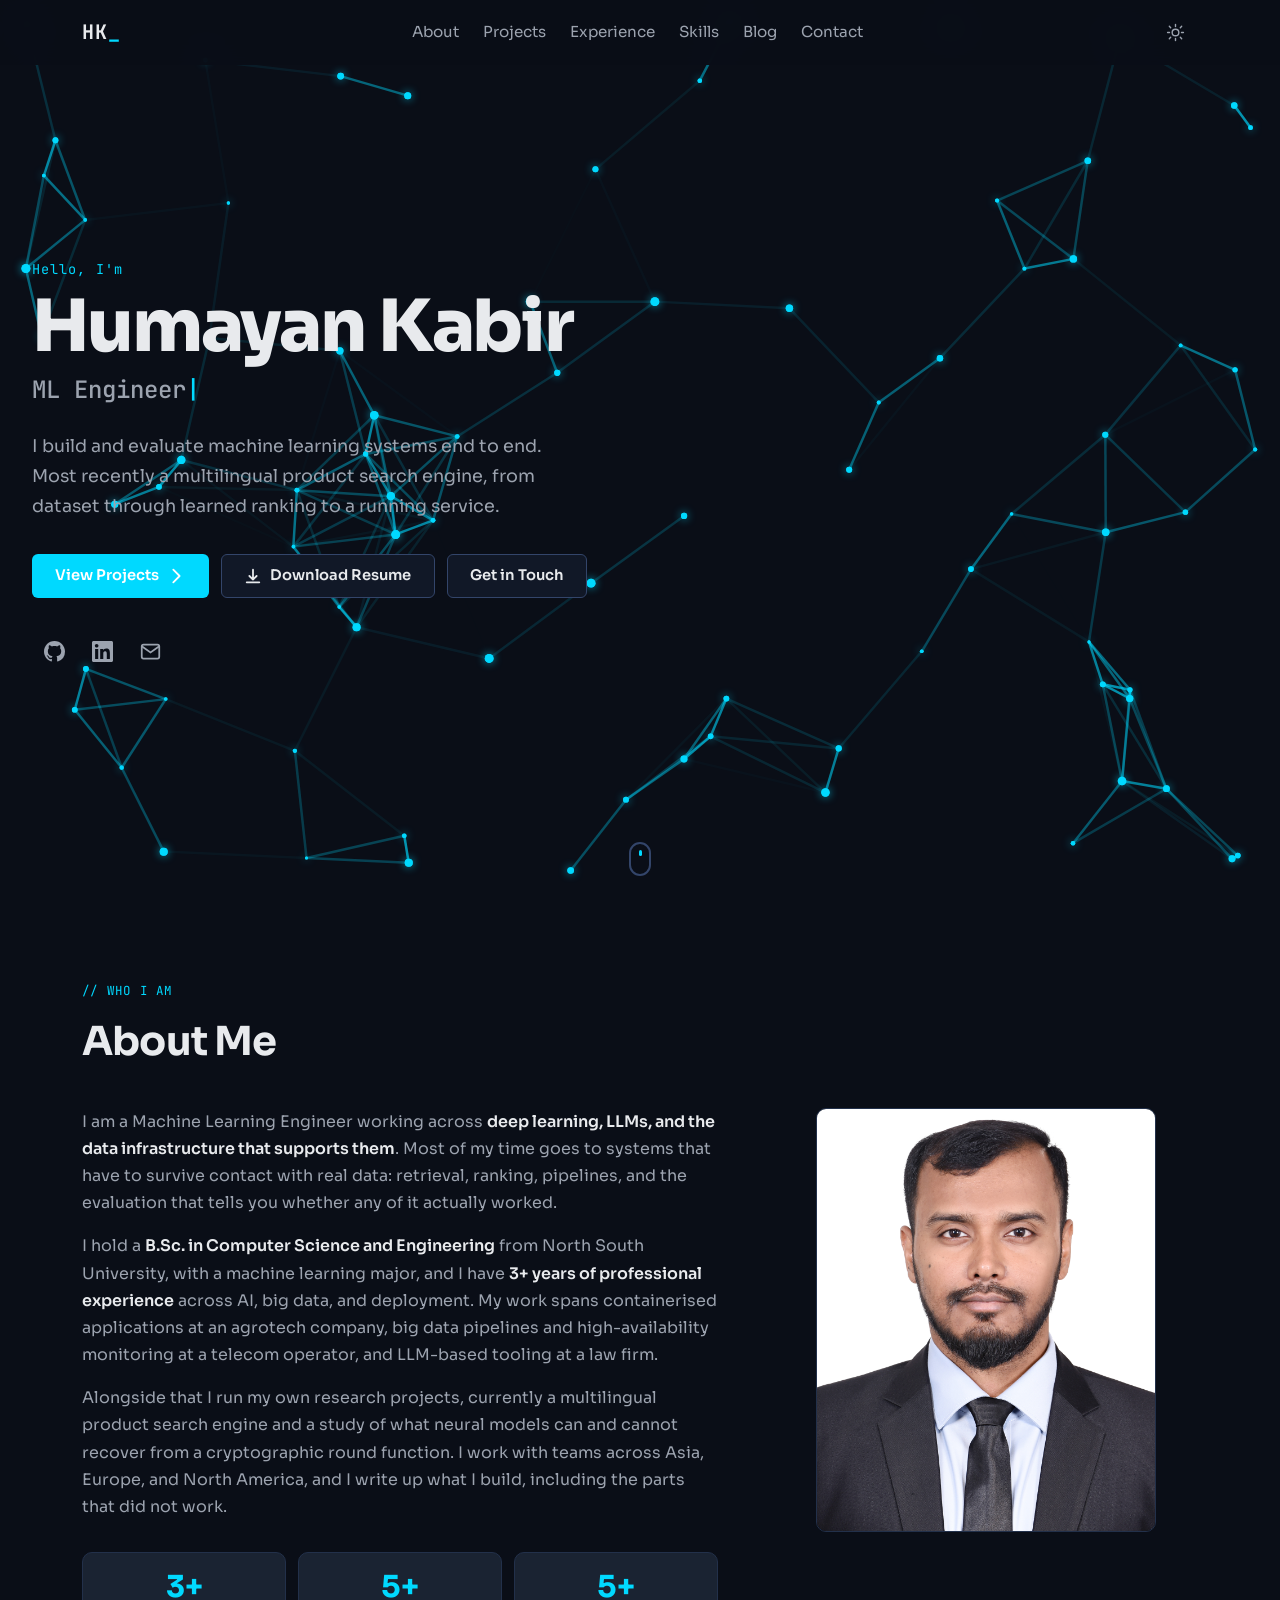
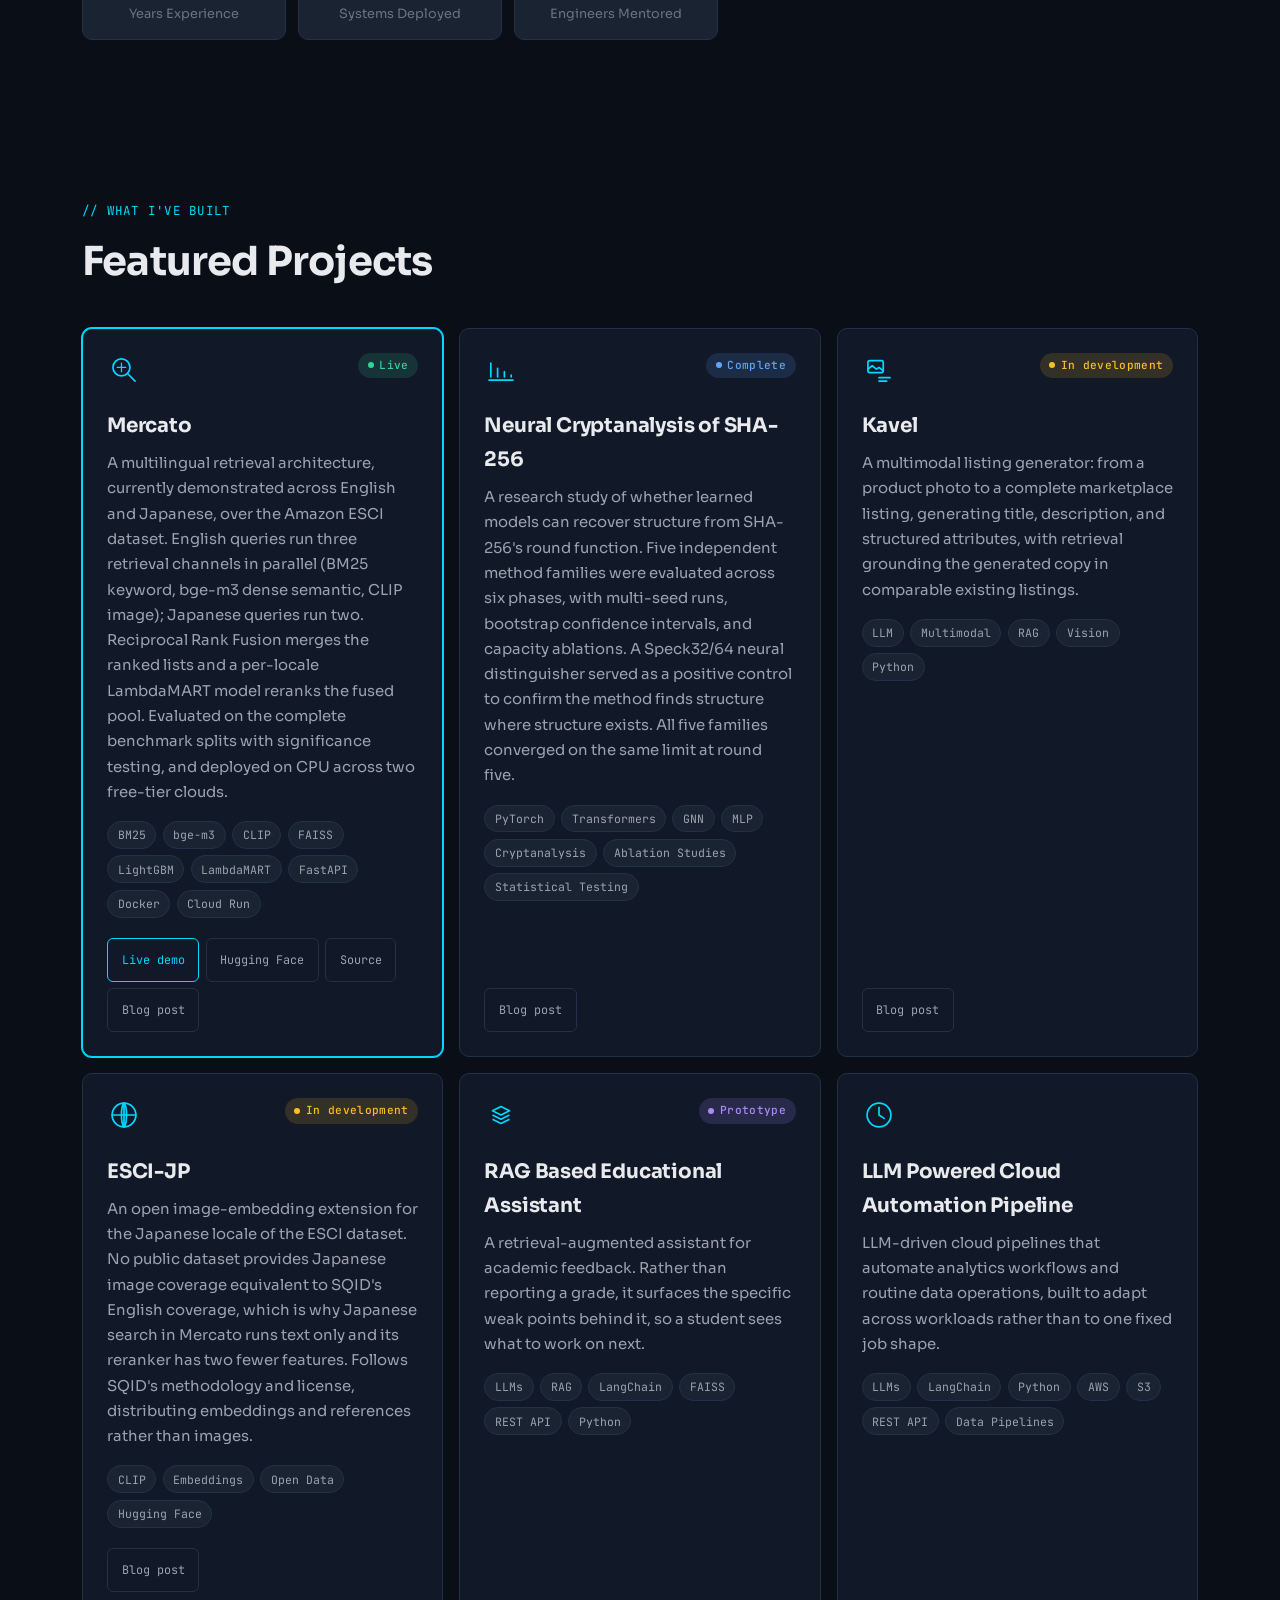
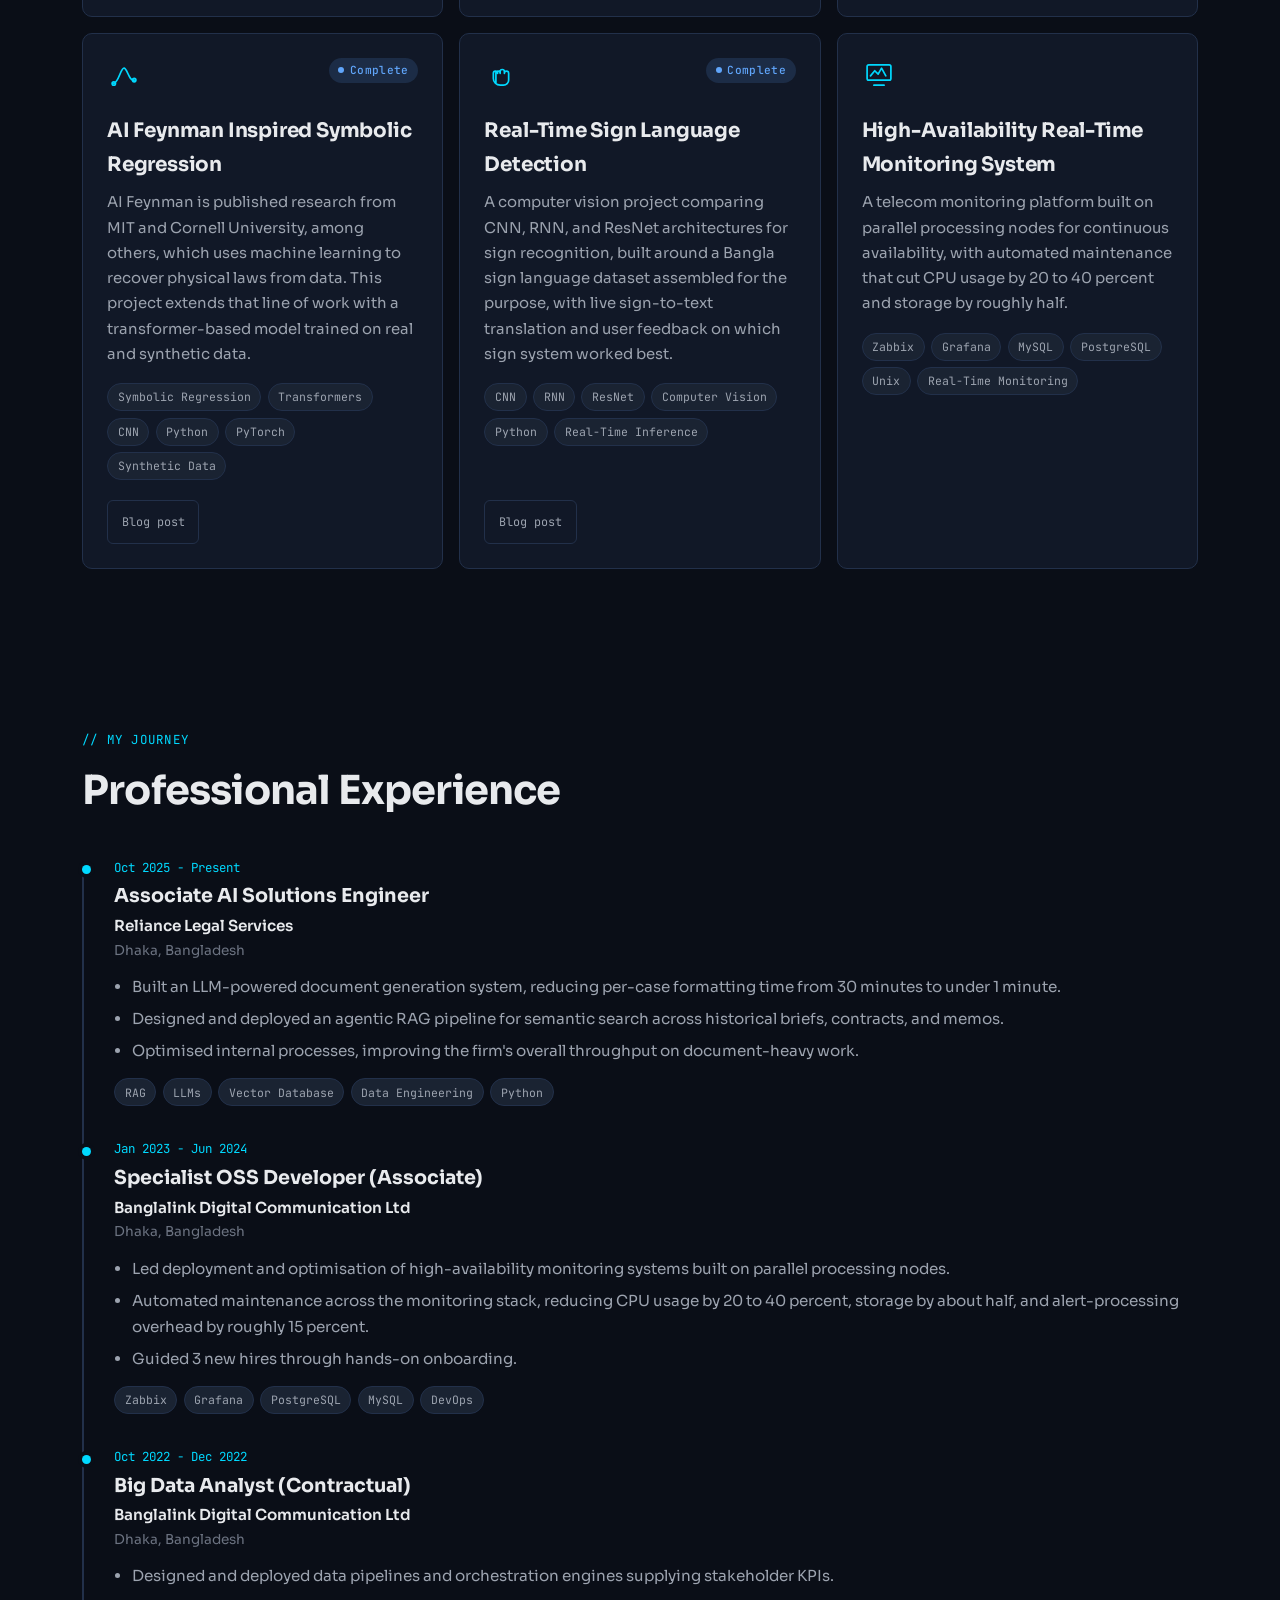
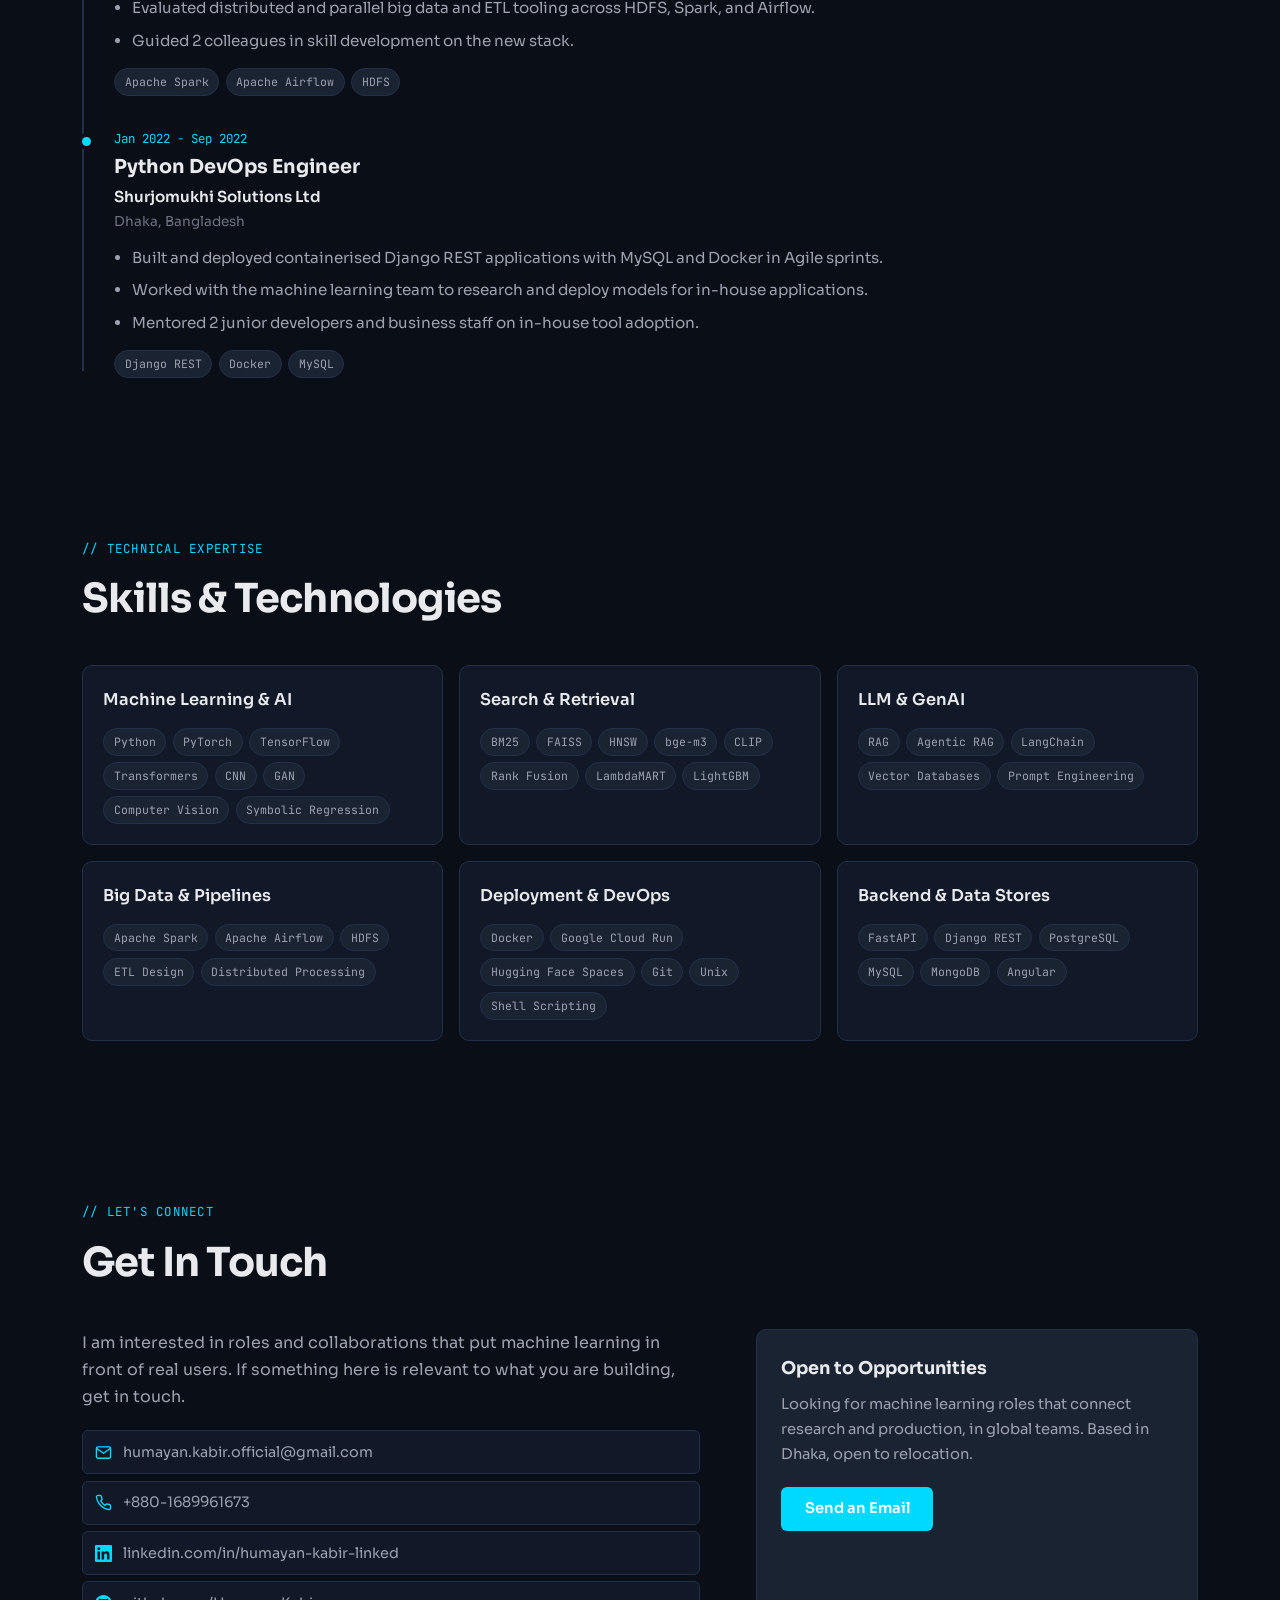
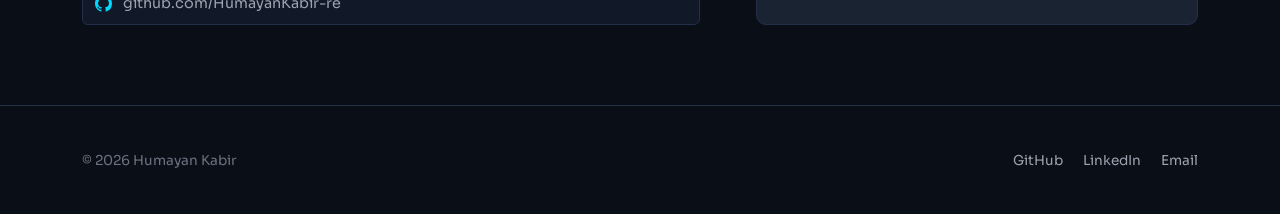
==== commit 904d09e7: "updated portoflio to v3.0." ====
--- a/index.html
+++ b/index.html
@@ -1,42 +1,6 @@
 <!DOCTYPE html>
 <html lang="en">
 <head>
-    <meta charset="UTF-8">
-    <meta name="viewport" content="width=device-width, initial-scale=1.0">
-    <title>Humayan Kabir - ML Engineer & AI Researcher</title>
-    <meta name="description" content="ML Engineer with 2+ years of experience in Deep Learning, LLMs, GenAI, and real-time data pipelines. Specializing in building scalable AI solutions.">
-    <meta name="keywords" content="Machine Learning, Deep Learning, AI Engineer, LLM, GenAI, Data Pipelines, PyTorch, TensorFlow, Python, DevOps">
-    <meta name="author" content="Humayan Kabir">
-    
-    <!-- Open Graph / Facebook -->
-    <meta property="og:type" content="website">
-    <meta property="og:url" content="https://humayankabir-re.github.io/">
-    <meta property="og:title" content="Humayan Kabir - ML Engineer & AI Researcher">
-    <meta property="og:description" content="ML Engineer specializing in Deep Learning, LLMs & GenAI with 2+ years building scalable AI solutions and real-time data pipelines">
-    <meta property="og:image" content="https://humayankabir-re.github.io/profile-photo.png">
-    
-    <!-- Twitter -->
-    <meta property="twitter:card" content="summary_large_image">
-    <meta property="twitter:url" content="https://humayankabir-re.github.io/">
-    <meta property="twitter:title" content="Humayan Kabir - ML Engineer & AI Researcher">
-    <meta property="twitter:description" content="ML Engineer specializing in Deep Learning, LLMs & GenAI with 2+ years building scalable AI solutions">
-    <meta property="twitter:image" content="https://humayankabir-re.github.io/profile-photo.png">
-    
-    <!-- Favicon -->
-    <link rel="icon" type="image/png" href="data:image/svg+xml,<svg xmlns='http://www.w3.org/2000/svg' viewBox='0 0 100 100'><text y='.9em' font-size='90'>🤖</text></svg>">
-    
-    <link rel="stylesheet" href="styles.css">
-    <link rel="preconnect" href="https://fonts.googleapis.com">
-    <link rel="preconnect" href="https://fonts.gstatic.com" crossorigin>
-    <link href="https://fonts.googleapis.com/css2?family=JetBrains+Mono:wght@400;500;700&family=Sora:wght@300;400;600;700;800&display=swap" rel="stylesheet">
-    
-    <!-- Force browser to load latest versions -->
-    <meta http-equiv="Cache-Control" content="no-cache, no-store, must-revalidate">
-    <meta http-equiv="Pragma" content="no-cache">
-    <meta http-equiv="Expires" content="0">
-    
-    <!-- Google Analytics (Optional - Uncomment and add your tracking ID) -->
-    
     <script async src="https://www.googletagmanager.com/gtag/js?id=G-NSLRFGYNE6"></script>
     <script>
         window.dataLayer = window.dataLayer || [];
@@ -44,94 +8,125 @@
         gtag('js', new Date());
         gtag('config', 'G-NSLRFGYNE6');
     </script>
-    
+
+    <meta charset="UTF-8">
+    <meta name="viewport" content="width=device-width, initial-scale=1.0">
+    <title>Humayan Kabir - Machine Learning Engineer</title>
+    <meta name="description" content="Machine Learning Engineer in Dhaka, Bangladesh. Deep learning, LLMs, and data infrastructure, most recently a multilingual product search engine built and evaluated end to end.">
+    <meta name="author" content="Humayan Kabir">
+
+    <meta property="og:type" content="website">
+    <meta property="og:url" content="https://humayankabir-re.github.io/">
+    <meta property="og:title" content="Humayan Kabir - Machine Learning Engineer">
+    <meta property="og:description" content="Machine Learning Engineer in Dhaka, Bangladesh. Deep learning, LLMs, and data infrastructure, most recently a multilingual product search engine built and evaluated end to end.">
+    <meta property="og:image" content="https://humayankabir-re.github.io/assets/img/profile-photo.jpg">
+
+    <meta property="twitter:card" content="summary_large_image">
+    <meta property="twitter:url" content="https://humayankabir-re.github.io/">
+    <meta property="twitter:title" content="Humayan Kabir - Machine Learning Engineer">
+    <meta property="twitter:description" content="Machine Learning Engineer in Dhaka, Bangladesh. Deep learning, LLMs, and data infrastructure, most recently a multilingual product search engine built and evaluated end to end.">
+    <meta property="twitter:image" content="https://humayankabir-re.github.io/assets/img/profile-photo.jpg">
+
+    <link rel="icon" href="data:image/svg+xml,<svg xmlns='http://www.w3.org/2000/svg' viewBox='0 0 64 64'><rect width='64' height='64' rx='12' fill='%23c41e3a'/><text x='32' y='43' font-family='monospace' font-size='30' font-weight='700' fill='%23fff' text-anchor='middle'>HK</text></svg>">
+
+    <link rel="preconnect" href="https://fonts.googleapis.com">
+    <link rel="preconnect" href="https://fonts.gstatic.com" crossorigin>
+    <link href="https://fonts.googleapis.com/css2?family=JetBrains+Mono:wght@400;500;700&amp;family=Sora:wght@300;400;600;700;800&amp;display=swap" rel="stylesheet">
+    <link rel="stylesheet" href="assets/css/styles.css">
+
+    <script>
+        // Applied before first paint so the page never flashes the wrong theme.
+        (function () {
+            var stored = null;
+            try { stored = localStorage.getItem('theme'); } catch (e) {}
+            if (!stored && window.matchMedia('(prefers-color-scheme: light)').matches) stored = 'light';
+            document.documentElement.dataset.theme = stored === 'light' ? 'dark' : 'light';
+        })();
+    </script>
 </head>
 <body>
-    <!-- Loading Screen -->
     <div class="loading-screen" id="loadingScreen">
         <div class="loading-content">
-            <div class="loading-logo">
-                <span class="loading-text">HK</span>
-                <div class="loading-spinner"></div>
-            </div>
-            <div class="loading-bar">
-                <div class="loading-progress" id="loadingProgress"></div>
-            </div>
-            <p class="loading-status" id="loadingStatus">Initializing Portfolio...</p>
+            <div class="loading-logo"><span class="loading-text">HK</span></div>
+            <div class="loading-bar"><div class="loading-progress" id="loadingProgress"></div></div>
+            <p class="loading-status" id="loadingStatus">Loading assets</p>
         </div>
     </div>
-    
-    <!-- Skip to Content for Accessibility -->
+
     <a href="#main-content" class="skip-to-content">Skip to main content</a>
-    
-    <!-- Navigation -->
+
     <nav class="nav" id="navbar">
         <div class="nav-container">
             <a href="#hero" class="nav-logo">HK<span class="cursor-blink">_</span></a>
             <div class="nav-menu" id="navMenu">
                 <a href="#about" class="nav-link">About</a>
-                <a href="#projects" class="nav-link">Projects</a> <!--- Move above experience --->
+                <a href="#projects" class="nav-link">Projects</a>
                 <a href="#experience" class="nav-link">Experience</a>
                 <a href="#skills" class="nav-link">Skills</a>
-                <a href="#contact" class="nav-link nav-link-cta">Contact</a>
-            </div>
-            <button class="nav-toggle" id="navToggle">
-                <span></span>
-                <span></span>
-                <span></span>
-            </button>
+                <a href="blog/index.html" class="nav-link">Blog</a>
+                <a href="#contact" class="nav-link">Contact</a>
+            </div>
+            <div class="nav-actions">
+                <button class="theme-toggle" type="button" aria-label="Switch to dark theme">
+                    <svg class="icon-moon" width="19" height="19" viewBox="0 0 24 24" fill="none" stroke="currentColor" stroke-width="1.8" stroke-linecap="round" stroke-linejoin="round">
+                        <path d="M21 12.8A9 9 0 1 1 11.2 3a7 7 0 0 0 9.8 9.8z"/>
+                    </svg>
+                    <svg class="icon-sun" width="19" height="19" viewBox="0 0 24 24" fill="none" stroke="currentColor" stroke-width="1.8" stroke-linecap="round" stroke-linejoin="round">
+                        <circle cx="12" cy="12" r="4.2"/>
+                        <path d="M12 2v2.4M12 19.6V22M4.2 4.2l1.7 1.7M18.1 18.1l1.7 1.7M2 12h2.4M19.6 12H22M4.2 19.8l1.7-1.7M18.1 5.9l1.7-1.7"/>
+                    </svg>
+                </button>
+                <button class="nav-toggle" id="navToggle" type="button" aria-label="Toggle navigation" aria-expanded="false" aria-controls="navMenu">
+                    <span></span><span></span><span></span>
+                </button>
+            </div>
         </div>
     </nav>
 
-    <!-- Hero Section -->
     <section class="hero" id="hero">
         <div class="hero-background">
             <canvas id="neural-network" aria-hidden="true"></canvas>
         </div>
         <main id="main-content">
-        <div class="container">
-            <div class="hero-content">
+            <div class="container">
                 <div class="hero-text">
                     <p class="hero-greeting">Hello, I'm</p>
                     <h1 class="hero-name">Humayan Kabir</h1>
                     <div class="hero-title-wrapper">
-                        <h2 class="hero-title">
-                            <span class="typing-text" id="typingText"></span>
-                            <span class="cursor">|</span>
-                        </h2>
+                        <h2 class="hero-title"><span class="typing-text" id="typingText"></span><span class="cursor">|</span></h2>
                     </div>
                     <p class="hero-description">
-                        ML Engineer specializing in Deep Learning, LLMs & GenAI with 2+ years building 
-                        scalable AI solutions and real-time data pipelines
+                        I build and evaluate machine learning systems end to end. Most recently a multilingual
+                        product search engine, from dataset through learned ranking to a running service.
                     </p>
                     <div class="hero-cta">
-                        <a href="#contact" class="btn btn-primary">
-                            <span>Get in Touch</span>
-                            <svg width="20" height="20" viewBox="0 0 20 20" fill="none">
+                        <a href="#projects" class="btn btn-primary">
+                            <span>View Projects</span>
+                            <svg width="18" height="18" viewBox="0 0 20 20" fill="none">
                                 <path d="M7 3L14 10L7 17" stroke="currentColor" stroke-width="2" stroke-linecap="round" stroke-linejoin="round"/>
                             </svg>
                         </a>
-                        <a href="Humayan_Kabir_Resume.pdf" class="btn btn-secondary" download>
-                            <svg width="20" height="20" viewBox="0 0 20 20" fill="none" stroke="currentColor" stroke-width="2">
+                        <a href="assets/Humayan_Kabir_Resume.pdf" class="btn btn-secondary" download>
+                            <svg width="18" height="18" viewBox="0 0 20 20" fill="none" stroke="currentColor" stroke-width="2">
                                 <path d="M10 3v11m0 0l-4-4m4 4l4-4M3 17h14" stroke-linecap="round" stroke-linejoin="round"/>
                             </svg>
                             <span>Download Resume</span>
                         </a>
-                        <a href="#projects" class="btn btn-secondary">View Projects</a>
+                        <a href="#contact" class="btn btn-secondary">Get in Touch</a>
                     </div>
                     <div class="hero-social">
-                        <a href="https://github.com/HumayanKabir-re" target="_blank" class="social-link" aria-label="GitHub">
-                            <svg width="24" height="24" viewBox="0 0 24 24" fill="currentColor">
+                        <a href="https://github.com/HumayanKabir-re" target="_blank" rel="noopener" class="social-link" aria-label="GitHub">
+                            <svg width="21" height="21" viewBox="0 0 24 24" fill="currentColor">
                                 <path d="M12 0C5.37 0 0 5.37 0 12c0 5.31 3.435 9.795 8.205 11.385.6.105.825-.255.825-.57 0-.285-.015-1.23-.015-2.235-3.015.555-3.795-.735-4.035-1.41-.135-.345-.72-1.41-1.23-1.695-.42-.225-1.02-.78-.015-.795.945-.015 1.62.87 1.845 1.23 1.08 1.815 2.805 1.305 3.495.99.105-.78.42-1.305.765-1.605-2.67-.3-5.46-1.335-5.46-5.925 0-1.305.465-2.385 1.23-3.225-.12-.3-.54-1.53.12-3.18 0 0 1.005-.315 3.3 1.23.96-.27 1.98-.405 3-.405s2.04.135 3 .405c2.295-1.56 3.3-1.23 3.3-1.23.66 1.65.24 2.88.12 3.18.765.84 1.23 1.905 1.23 3.225 0 4.605-2.805 5.625-5.475 5.925.435.375.81 1.095.81 2.22 0 1.605-.015 2.895-.015 3.3 0 .315.225.69.825.57A12.02 12.02 0 0024 12c0-6.63-5.37-12-12-12z"/>
                             </svg>
                         </a>
-                        <a href="https://linkedin.com/in/humayan-kabir-linked" target="_blank" class="social-link" aria-label="LinkedIn">
-                            <svg width="24" height="24" viewBox="0 0 24 24" fill="currentColor">
+                        <a href="https://linkedin.com/in/humayan-kabir-linked" target="_blank" rel="noopener" class="social-link" aria-label="LinkedIn">
+                            <svg width="21" height="21" viewBox="0 0 24 24" fill="currentColor">
                                 <path d="M20.447 20.452h-3.554v-5.569c0-1.328-.027-3.037-1.852-3.037-1.853 0-2.136 1.445-2.136 2.939v5.667H9.351V9h3.414v1.561h.046c.477-.9 1.637-1.85 3.37-1.85 3.601 0 4.267 2.37 4.267 5.455v6.286zM5.337 7.433c-1.144 0-2.063-.926-2.063-2.065 0-1.138.92-2.063 2.063-2.063 1.14 0 2.064.925 2.064 2.063 0 1.139-.925 2.065-2.064 2.065zm1.782 13.019H3.555V9h3.564v11.452zM22.225 0H1.771C.792 0 0 .774 0 1.729v20.542C0 23.227.792 24 1.771 24h20.451C23.2 24 24 23.227 24 22.271V1.729C24 .774 23.2 0 22.222 0h.003z"/>
                             </svg>
                         </a>
                         <a href="mailto:humayan.kabir.official@gmail.com" class="social-link" aria-label="Email">
-                            <svg width="24" height="24" viewBox="0 0 24 24" fill="none" stroke="currentColor" stroke-width="2">
+                            <svg width="21" height="21" viewBox="0 0 24 24" fill="none" stroke="currentColor" stroke-width="2">
                                 <path d="M4 4h16c1.1 0 2 .9 2 2v12c0 1.1-.9 2-2 2H4c-1.1 0-2-.9-2-2V6c0-1.1.9-2 2-2z"/>
                                 <polyline points="22,6 12,13 2,6"/>
                             </svg>
@@ -139,43 +134,38 @@
                     </div>
                 </div>
             </div>
-        </div>
-        <div class="scroll-indicator">
-            <div class="mouse">
-                <div class="wheel"></div>
-            </div>
+        </main>
+        <div class="scroll-indicator" aria-hidden="true">
+            <div class="mouse"><div class="wheel"></div></div>
         </div>
     </section>
 
-    <!-- About Section -->
     <section class="about" id="about">
         <div class="container">
-            <div class="section-header">
+            <div class="section-header" data-animate>
                 <span class="section-tag">// WHO I AM</span>
                 <h2 class="section-title">About Me</h2>
             </div>
-            <div class="about-content">
-                <div class="about-text">
-                    <p class="about-intro">
-                        I'm a Machine Learning Engineer with a passion for pushing the boundaries of AI research 
-                        and building real-world applications that make an impact.
-                        I specialize in <strong>Deep Learning, LLMs, and GenAI Applications</strong>. 
-                    </p>
+            <div class="about-grid">
+                <div class="about-text" data-animate>
                     <p>
-                        With a <strong>B.Sc. in Computer Science & Engineering</strong> 
-                        from North South University and <strong>3 years of professional experience</strong> in AI, Big Data, End to End deployment, 
-                        and governance, I bring a strong foundation in both theory and practice. 
-                        And I aim to utilize my skills to <strong>research and create innovative and helpful AI solutions</strong>.
+                        I am a Machine Learning Engineer working across <strong>deep learning, LLMs, and the data
+                        infrastructure that supports them</strong>. Most of my time goes to systems that have to
+                        survive contact with real data: retrieval, ranking, pipelines, and the evaluation that
+                        tells you whether any of it actually worked.
                     </p>
                     <p>
-                        My journey spans from developing <strong>Containerized Applications</strong> at an AgroTech, 
-                        <strong>Big Data Solutions</strong> and <strong>High-availability Monitoring Systems</strong> at a Telco, 
-                        Developing <strong>LLM powered AI solutions</strong>, to 
-                        exploring cutting-edge research in <strong>symbolic regression</strong> and <strong>cryptographic analysis</strong> using neural networks.
+                        I hold a <strong>B.Sc. in Computer Science and Engineering</strong> from North South
+                        University, with a machine learning major, and I have <strong>3+ years of professional
+                        experience</strong> across AI, big data, and deployment. My work spans containerised
+                        applications at an agrotech company, big data pipelines and high-availability monitoring
+                        at a telecom operator, and LLM-based tooling at a law firm.
                     </p>
                     <p>
-                        Currently, I am working at a Law firm to <strong>develop useful and powerful LLM based AI solutions</strong> to optmize workflows. 
-                        I thrive in collaborative, multicultural environments and have worked with teams across Asia, Europe, and North America.
+                        Alongside that I run my own research projects, currently a multilingual product search
+                        engine and a study of what neural models can and cannot recover from a cryptographic
+                        round function. I work with teams across Asia, Europe, and North America, and I write up
+                        what I build, including the parts that did not work.
                     </p>
                     <div class="about-highlights">
                         <div class="highlight-item">
@@ -183,227 +173,201 @@
                             <div class="highlight-label">Years Experience</div>
                         </div>
                         <div class="highlight-item">
-                            <div class="highlight-number">10+</div>
-                            <div class="highlight-label">Technologies Mastered</div>
+                            <div class="highlight-number">5+</div>
+                            <div class="highlight-label">Systems Deployed</div>
                         </div>
                         <div class="highlight-item">
                             <div class="highlight-number">5+</div>
-                            <div class="highlight-label">Team Members Mentored</div>
-                        </div>
-                    </div>
-                </div>
-                <div class="about-image">
+                            <div class="highlight-label">Engineers Mentored</div>
+                        </div>
+                    </div>
+                </div>
+                <div class="about-image" data-animate>
                     <div class="image-frame">
-                        <img src="profile-photo.jpg" alt="Humayan Kabir - ML Engineer" class="profile-photo">
-                        <div class="image-glow"></div>
+                        <img src="assets/img/profile-photo.jpg" alt="Humayan Kabir" class="profile-photo" width="640" height="800">
                     </div>
                 </div>
             </div>
         </div>
     </section>
 
-    <!-- Experience Section -->
-    <section class="experience" id="experience">
-        <div class="container">
-            <div class="section-header">
-                <span class="section-tag">// MY JOURNEY</span>
-                <h2 class="section-title">Professional Experience</h2>
-            </div>
-            <div class="timeline">
-
-
-
-                <!-- Independent AI Projects, Removed-->
-                <!--
-                <div class="timeline-item" data-animate>
-                    <div class="timeline-marker"></div>
-                    <div class="timeline-content">
-                        <div class="timeline-date">Jul 2024 - Present</div>
-                        <h3 class="timeline-title">Independent AI Projects</h3>
-                        <div class="timeline-subtitle">LLM Tools, Cloud Tools, Security & Education</div>
-                        <div class="timeline-location">Dhaka, Bangladesh</div>
-                        <ul class="timeline-description">
-                            <li>Researched ML/AI-based approaches to enhance cybersecurity, prototyping anomaly detection and encryption integrity tools using PyTorch and TensorFlow</li>
-                            <li>Explored symbolic regression using CNN and transformer models on real and synthetic datasets, inspired by the AI-Feynman research project</li>
-                            <li>Designed modular cloud automation pipelines with LLM integration to support analytics and data workflows</li>
-                            <li>Prototyped an AI-driven educational assistant to enhance learning outcomes using CNN</li>
-                        </ul>
-                        <div class="timeline-tags">
-                            <span class="tag">PyTorch</span>
-                            <span class="tag">TensorFlow</span>
-                            <span class="tag">LangChain</span>
-                            <span class="tag">FAISS</span>
-                            <span class="tag">S3</span>
-                            <span class="tag">AWS</span>
-                            <span class="tag">FastAPI</span>
-                            <span class="tag">CNN</span>
-                            <span class="tag">Transformers</span>
-                        </div>
-                    </div>
-                </div>
-                -->
-
-                <div class="timeline-item" data-animate>
-                    <div class="timeline-marker"></div>
-                    <div class="timeline-content">
-                        <div class="timeline-date">Oct 2025 - Present</div>
-                        <h3 class="timeline-title">Associate AI Solutions Engineer </h3>
-                        <div class="timeline-subtitle">Reliance Legal Services</div>
-                        <div class="timeline-location">Dhaka, Bangladesh</div>
-                        <ul class="timeline-description">
-                            <li>Built an LLM-powered document generation system, reducing per-case formatting time from 30 minutes to under 1 minute, directly optimizing performance across the practice.</li>
-                            <li>Designed and deployed an agentic RAG pipeline, enabling semantic search across historical briefs, contracts, and memos.</li>
-                            <li>Optimized internal processes, resulting in a notable increase in the firm's overall efficiency.</li>
-                        </ul>
-                        <div class="timeline-tags">
-                            <span class="tag">RAG</span>
-                            <span class="tag">LLMs</span>
-                            <span class="tag">AI</span>
-                            <span class="tag">Data Engineering</span>
-                            <span class="tag">Full-Stack Development</span>
-                            <span class="tag">Vector Database</span>
-                            <span class="tag">Python</span>
-                        </div>
-                    </div>
-                </div>
-
-                <div class="timeline-item" data-animate>
-                    <div class="timeline-marker"></div>
-                    <div class="timeline-content">
-                        <div class="timeline-date">Jan 2023 - Jun 2024</div>
-                        <h3 class="timeline-title">Specialist OSS Developer (Associate)</h3>
-                        <div class="timeline-subtitle">Banglalink Digital Communication Ltd</div>
-                        <div class="timeline-location">Dhaka, Bangladesh</div>
-                        <ul class="timeline-description">
-                            <li>Functionally led full-stack development of high-availability monitoring systems, achieving zero downtime through parallel processing nodes (Zabbix, Grafana)</li>
-                            <li>Automated maintenance and optimized monitoring stack, reducing CPU usage by 20-40%, storage by 50%, and improving alert processing by 15%</li>
-                            <li>Guided 3+ new hires through hands-on onboarding, fostering team integration</li>
-                            <li>Collaborated with global teams to implement productivity-enhancing tools</li>
-                        </ul>
-                        <div class="timeline-tags">
-                            <span class="tag">Zabbix</span>
-                            <span class="tag">Grafana</span>
-                            <span class="tag">DevOps</span>
-                            <span class="tag">Automated Maintenance</span>
-                            <span class="tag">Automated Event Handling</span>
-                            <span class="tag">PostgreSQL</span>
-                        </div>
-                    </div>
-                </div>
-
-                <div class="timeline-item" data-animate>
-                    <div class="timeline-marker"></div>
-                    <div class="timeline-content">
-                        <div class="timeline-date">Oct 2022 - Dec 2022</div>
-                        <h3 class="timeline-title">Big Data Analyst (Associate)</h3>
-                        <div class="timeline-subtitle">Banglalink Digital Communication Ltd</div>
-                        <div class="timeline-location">Dhaka, Bangladesh</div>
-                        <ul class="timeline-description">
-                            <li>Collaborated on scalable CDR data pipelines supporting real-time KPI monitoring and feature engineering for ML analysis</li>
-                            <li>Explored and tested distributed Big Data/ETL tools in collaborative environment (HDFS, Spark, Airflow)</li>
-                            <li>Guided 2+ colleagues in skill development, promoting team sustainability</li>
-                        </ul>
-                        <div class="timeline-tags">
-                            <span class="tag">Apache Spark</span>
-                            <span class="tag">Apache Airflow</span>
-                            <span class="tag">HDFS</span>
-                        </div>
-                    </div>
-                </div>
-
-                <div class="timeline-item" data-animate>
-                    <div class="timeline-marker"></div>
-                    <div class="timeline-content">
-                        <div class="timeline-date">Jan 2022 - Sep 2022</div>
-                        <h3 class="timeline-title">Python DevOps Engineer</h3>
-                        <div class="timeline-subtitle">Shurjomukhi Solutions Ltd</div>
-                        <div class="timeline-location">Dhaka, Bangladesh</div>
-                        <ul class="timeline-description">
-                            <li>Built and deployed containerized Django REST platform in Agile sprints aligned with investor goals</li>
-                            <li>Collaborated cross-functionally with ML team to design and deploy image recognition models</li>
-                            <li>Mentored 4+ junior developers through hands-on guidance, facilitating tool adoption</li>
-                        </ul>
-                        <div class="timeline-tags">
-                            <span class="tag">Django REST</span>
-                            <span class="tag">Docker</span>
-                            <span class="tag">MySQL</span>
-                        </div>
-                    </div>
-                </div>
-            </div>
-        </div>
-    </section>
-
-    <!-- Projects Section -->
     <section class="projects" id="projects">
         <div class="container">
-            <div class="section-header">
+            <div class="section-header" data-animate>
                 <span class="section-tag">// WHAT I'VE BUILT</span>
                 <h2 class="section-title">Featured Projects</h2>
             </div>
             <div class="projects-grid">
 
-                <!--- RAG Based Educational Assistant -->
-                <div class="project-card" data-animate>
-                    <div class="project-header">
-                        <div class="project-icon">
-                            <svg width="40" height="40" viewBox="0 0 40 40" fill="none">
-                                <path d="M10 15 L20 10 L30 15 L20 20 Z" stroke="var(--accent-tertiary)" stroke-width="2" stroke-linejoin="round"></path>
-                                <path d="M10 20 L20 25 L30 20" stroke="var(--accent-tertiary)" stroke-width="2" stroke-linejoin="round"></path>
-                                <path d="M10 25 L20 30 L30 25" stroke="var(--accent-tertiary)" stroke-width="2" stroke-linejoin="round"></path>
-                            </svg>
-                        </div>
-                        <!-- GitHub link, will be added later -->
-                        <!--
-                        <div class="project-links">
-                            <a href="#" class="project-link" aria-label="GitHub">
-                                <svg width="20" height="20" viewBox="0 0 20 20" fill="currentColor">
-                                    <path d="M10 0C4.475 0 0 4.475 0 10c0 4.425 2.8625 8.1625 6.8375 9.4875.5.0875.6875-.2125.6875-.475 0-.2375-.0125-1.025-.0125-1.8625-2.5125.4625-3.1625-.6125-3.3625-1.175-.1125-.2875-.6-1.175-1.025-1.4125-.35-.1875-.85-.65-.0125-.6625.7875-.0125 1.35.725 1.5375 1.025.9 1.5125 2.3375 1.0875 2.9125.825.0875-.65.35-1.0875.6375-1.3375-2.225-.25-4.55-1.1125-4.55-4.9375 0-1.0875.3875-1.9875 1.025-2.6875-.1-.25-.45-1.275.1-2.65 0 0 .8375-.2625 2.75 1.025.8-.225 1.65-.3375 2.5-.3375s1.7.1125 2.5.3375c1.9125-1.3 2.75-1.025 2.75-1.025.55 1.375.2 2.4.1 2.65.6375.7 1.025 1.5875 1.025 2.6875 0 3.8375-2.3375 4.6875-4.5625 4.9375.3625.3125.675.9125.675 1.85 0 1.3375-.0125 2.4125-.0125 2.75 0 .2625.1875.575.6875.475C17.1375 18.1625 20 14.4125 20 10c0-5.525-4.475-10-10-10z"/>
-                                </svg>
-                            </a>
-                        </div>
-                        -->
+                <article class="project-card featured" data-animate>
+                    <div class="project-header">
+                        <div class="project-icon">
+                            <svg width="34" height="34" viewBox="0 0 40 40" fill="none" stroke="currentColor" stroke-width="2" stroke-linecap="round">
+                                <circle cx="17" cy="17" r="10"/>
+                                <path d="M25 25l8 8"/>
+                                <path d="M12 17h10M17 12v10" stroke-width="1.5"/>
+                            </svg>
+                        </div>
+                        <span class="status status-live">Live</span>
+                    </div>
+                    <h3 class="project-title">Mercato</h3>
+                    <p class="project-description">
+                        A multilingual retrieval architecture, currently demonstrated across English and Japanese,
+                        over the Amazon ESCI dataset. English queries run three retrieval channels in parallel
+                        (BM25 keyword, bge-m3 dense semantic, CLIP image); Japanese queries run two. Reciprocal
+                        Rank Fusion merges the ranked lists and a per-locale LambdaMART model reranks the fused
+                        pool. Evaluated on the complete benchmark splits with significance testing, and deployed
+                        on CPU across two free-tier clouds.
+                    </p>
+                    <div class="project-tags">
+                        <span class="tag">BM25</span>
+                        <span class="tag">bge-m3</span>
+                        <span class="tag">CLIP</span>
+                        <span class="tag">FAISS</span>
+                        <span class="tag">LightGBM</span>
+                        <span class="tag">LambdaMART</span>
+                        <span class="tag">FastAPI</span>
+                        <span class="tag">Docker</span>
+                        <span class="tag">Cloud Run</span>
+                    </div>
+                    <div class="project-links">
+                        <a href="https://mercato-903037425525.asia-northeast1.run.app" target="_blank" rel="noopener" class="project-link primary">Live demo</a>
+                        <a href="https://huggingface.co/spaces/humayan-kabir/mercato" target="_blank" rel="noopener" class="project-link">Hugging Face</a>
+                        <a href="https://github.com/HumayanKabir-re/mercato" target="_blank" rel="noopener" class="project-link">Source</a>
+                        <a href="blog/mercato.html" class="project-link">Blog post</a>
+                    </div>
+                </article>
+
+                <article class="project-card" data-animate>
+                    <div class="project-header">
+                        <div class="project-icon">
+                            <svg width="34" height="34" viewBox="0 0 40 40" fill="none" stroke="currentColor" stroke-width="2" stroke-linecap="round" stroke-linejoin="round">
+                                <path d="M8 28V12M16 28V18M24 28V22M32 28V26"/>
+                                <path d="M6 32h28"/>
+                            </svg>
+                        </div>
+                        <span class="status status-complete">Complete</span>
+                    </div>
+                    <h3 class="project-title">Neural Cryptanalysis of SHA-256</h3>
+                    <p class="project-description">
+                        A research study of whether learned models can recover structure from SHA-256's round
+                        function. Five independent method families were evaluated across six phases, with
+                        multi-seed runs, bootstrap confidence intervals, and capacity ablations. A Speck32/64
+                        neural distinguisher served as a positive control to confirm the method finds structure
+                        where structure exists. All five families converged on the same limit at round five.
+                    </p>
+                    <div class="project-tags">
+                        <span class="tag">PyTorch</span>
+                        <span class="tag">Transformers</span>
+                        <span class="tag">GNN</span>
+                        <span class="tag">MLP</span>
+                        <span class="tag">Cryptanalysis</span>
+                        <span class="tag">Ablation Studies</span>
+                        <span class="tag">Statistical Testing</span>
+                    </div>
+                    <div class="project-links">
+                        <a href="blog/round-wall.html" class="project-link">Blog post</a>
+                    </div>
+                </article>
+
+                <article class="project-card" data-animate>
+                    <div class="project-header">
+                        <div class="project-icon">
+                            <svg width="34" height="34" viewBox="0 0 40 40" fill="none" stroke="currentColor" stroke-width="2" stroke-linecap="round" stroke-linejoin="round">
+                                <rect x="7" y="9" width="18" height="14" rx="2"/>
+                                <path d="M7 19l5-4 5 4 3-2 5 4"/>
+                                <path d="M20 29h13M20 33h9"/>
+                            </svg>
+                        </div>
+                        <span class="status status-progress">In development</span>
+                    </div>
+                    <h3 class="project-title">Kavel</h3>
+                    <p class="project-description">
+                        A multimodal listing generator: from a product photo to a complete marketplace listing,
+                        generating title, description, and structured attributes, with retrieval grounding the
+                        generated copy in comparable existing listings.
+                    </p>
+                    <div class="project-tags">
+                        <span class="tag">LLM</span>
+                        <span class="tag">Multimodal</span>
+                        <span class="tag">RAG</span>
+                        <span class="tag">Vision</span>
+                        <span class="tag">Python</span>
+                    </div>
+                    <div class="project-links">
+                        <a href="blog/kavel.html" class="project-link">Blog post</a>
+                    </div>
+                </article>
+
+                <article class="project-card" data-animate>
+                    <div class="project-header">
+                        <div class="project-icon">
+                            <svg width="34" height="34" viewBox="0 0 40 40" fill="none" stroke="currentColor" stroke-width="2" stroke-linecap="round" stroke-linejoin="round">
+                                <path d="M20 6v28M6 20h28"/>
+                                <circle cx="20" cy="20" r="14"/>
+                                <path d="M20 6c4 4 4 24 0 28M20 6c-4 4-4 24 0 28"/>
+                            </svg>
+                        </div>
+                        <span class="status status-progress">In development</span>
+                    </div>
+                    <h3 class="project-title">ESCI-JP</h3>
+                    <p class="project-description">
+                        An open image-embedding extension for the Japanese locale of the ESCI dataset. No public
+                        dataset provides Japanese image coverage equivalent to SQID's English coverage, which is
+                        why Japanese search in Mercato runs text only and its reranker has two fewer features.
+                        Follows SQID's methodology and license, distributing embeddings and references rather
+                        than images.
+                    </p>
+                    <div class="project-tags">
+                        <span class="tag">CLIP</span>
+                        <span class="tag">Embeddings</span>
+                        <span class="tag">Open Data</span>
+                        <span class="tag">Hugging Face</span>
+                    </div>
+                    <div class="project-links">
+                        <a href="blog/esci-jp.html" class="project-link">Blog post</a>
+                    </div>
+                </article>
+
+                <article class="project-card" data-animate>
+                    <div class="project-header">
+                        <div class="project-icon">
+                            <svg width="34" height="34" viewBox="0 0 40 40" fill="none" stroke="currentColor" stroke-width="2" stroke-linejoin="round">
+                                <path d="M10 15 L20 10 L30 15 L20 20 Z"/>
+                                <path d="M10 20 L20 25 L30 20"/>
+                                <path d="M10 25 L20 30 L30 25"/>
+                            </svg>
+                        </div>
+                        <span class="status status-prototype">Prototype</span>
                     </div>
                     <h3 class="project-title">RAG Based Educational Assistant</h3>
                     <p class="project-description">
-                        Developed a RAG-based educational assistant for retrieval-driven feedback and smarter academic support. 
-                        The aim was to provide personalized learning assistance for individuals. 
-                        By highlighting student weakpoints, enhancing engagement and improving learning, not just grades.
+                        A retrieval-augmented assistant for academic feedback. Rather than reporting a grade, it
+                        surfaces the specific weak points behind it, so a student sees what to work on next.
                     </p>
                     <div class="project-tags">
                         <span class="tag">LLMs</span>
                         <span class="tag">RAG</span>
                         <span class="tag">LangChain</span>
                         <span class="tag">FAISS</span>
-                        <span class="tag">Rest API</span>
+                        <span class="tag">REST API</span>
                         <span class="tag">Python</span>
                     </div>
-                </div>
-                
-                <!--- LLM Powered Cloud Automation Pipeline -->
-                <div class="project-card" data-animate>
-                    <div class="project-header">
-                        <div class="project-icon">
-                            <svg width="40" height="40" viewBox="0 0 40 40" fill="none">
-                                <circle cx="20" cy="20" r="15" stroke="var(--accent-secondary)" stroke-width="2"/>
-                                <path d="M20 10 L20 20 L28 24" stroke="var(--accent-secondary)" stroke-width="2" stroke-linecap="round"/>
-                            </svg>
-                        </div>
-                        <!-- GitHub link, will be added later -->
-                        <!--
-                        <div class="project-links">
-                            <a href="#" class="project-link" aria-label="GitHub">
-                                <svg width="20" height="20" viewBox="0 0 20 20" fill="currentColor">
-                                    <path d="M10 0C4.475 0 0 4.475 0 10c0 4.425 2.8625 8.1625 6.8375 9.4875.5.0875.6875-.2125.6875-.475 0-.2375-.0125-1.025-.0125-1.8625-2.5125.4625-3.1625-.6125-3.3625-1.175-.1125-.2875-.6-1.175-1.025-1.4125-.35-.1875-.85-.65-.0125-.6625.7875-.0125 1.35.725 1.5375 1.025.9 1.5125 2.3375 1.0875 2.9125.825.0875-.65.35-1.0875.6375-1.3375-2.225-.25-4.55-1.1125-4.55-4.9375 0-1.0875.3875-1.9875 1.025-2.6875-.1-.25-.45-1.275.1-2.65 0 0 .8375-.2625 2.75 1.025.8-.225 1.65-.3375 2.5-.3375s1.7.1125 2.5.3375c1.9125-1.3 2.75-1.025 2.75-1.025.55 1.375.2 2.4.1 2.65.6375.7 1.025 1.5875 1.025 2.6875 0 3.8375-2.3375 4.6875-4.5625 4.9375.3625.3125.675.9125.675 1.85 0 1.3375-.0125 2.4125-.0125 2.75 0 .2625.1875.575.6875.475C17.1375 18.1625 20 14.4125 20 10c0-5.525-4.475-10-10-10z"/>
-                                </svg>
-                            </a>
-                        </div>
-                        -->
+                </article>
+
+                <article class="project-card" data-animate>
+                    <div class="project-header">
+                        <div class="project-icon">
+                            <svg width="34" height="34" viewBox="0 0 40 40" fill="none" stroke="currentColor" stroke-width="2" stroke-linecap="round">
+                                <circle cx="20" cy="20" r="14"/>
+                                <path d="M20 11v9l6 4"/>
+                            </svg>
+                        </div>
                     </div>
                     <h3 class="project-title">LLM Powered Cloud Automation Pipeline</h3>
                     <p class="project-description">
-                        Designed LLM-powered cloud pipelines to automate analytics workflows and streamline data operations. 
-                        It's adaptable and scalable for various workloads.
+                        LLM-driven cloud pipelines that automate analytics workflows and routine data operations,
+                        built to adapt across workloads rather than to one fixed job shape.
                     </p>
                     <div class="project-tags">
                         <span class="tag">LLMs</span>
@@ -414,34 +378,24 @@
                         <span class="tag">REST API</span>
                         <span class="tag">Data Pipelines</span>
                     </div>
-                </div>
-                
-                <!--- AI Feynman based Research -->
-                <div class="project-card" data-animate>
-                    <div class="project-header">
-                        <div class="project-icon">
-                            <svg width="40" height="40" viewBox="0 0 40 40" fill="none">
-                                <path d="M10 15 L20 10 L30 15 L20 20 Z" stroke="var(--accent-tertiary)" stroke-width="2" stroke-linejoin="round"></path>
-                                <path d="M10 20 L20 25 L30 20" stroke="var(--accent-tertiary)" stroke-width="2" stroke-linejoin="round"></path>
-                                <path d="M10 25 L20 30 L30 25" stroke="var(--accent-tertiary)" stroke-width="2" stroke-linejoin="round"></path>
-                            </svg>
-                        </div>
-                        <!-- GitHub link, will be added later -->
-                        <!--
-                        <div class="project-links">
-                            <a href="#" class="project-link" aria-label="GitHub">
-                                <svg width="20" height="20" viewBox="0 0 20 20" fill="currentColor">
-                                    <path d="M10 0C4.475 0 0 4.475 0 10c0 4.425 2.8625 8.1625 6.8375 9.4875.5.0875.6875-.2125.6875-.475 0-.2375-.0125-1.025-.0125-1.8625-2.5125.4625-3.1625-.6125-3.3625-1.175-.1125-.2875-.6-1.175-1.025-1.4125-.35-.1875-.85-.65-.0125-.6625.7875-.0125 1.35.725 1.5375 1.025.9 1.5125 2.3375 1.0875 2.9125.825.0875-.65.35-1.0875.6375-1.3375-2.225-.25-4.55-1.1125-4.55-4.9375 0-1.0875.3875-1.9875 1.025-2.6875-.1-.25-.45-1.275.1-2.65 0 0 .8375-.2625 2.75 1.025.8-.225 1.65-.3375 2.5-.3375s1.7.1125 2.5.3375c1.9125-1.3 2.75-1.025 2.75-1.025.55 1.375.2 2.4.1 2.65.6375.7 1.025 1.5875 1.025 2.6875 0 3.8375-2.3375 4.6875-4.5625 4.9375.3625.3125.675.9125.675 1.85 0 1.3375-.0125 2.4125-.0125 2.75 0 .2625.1875.575.6875.475C17.1375 18.1625 20 14.4125 20 10c0-5.525-4.475-10-10-10z"/>
-                                </svg>
-                            </a>
-                        </div>
-                        -->
+                </article>
+
+                <article class="project-card" data-animate>
+                    <div class="project-header">
+                        <div class="project-icon">
+                            <svg width="34" height="34" viewBox="0 0 40 40" fill="none" stroke="currentColor" stroke-width="2" stroke-linecap="round" stroke-linejoin="round">
+                                <path d="M8 30c6-2 8-18 12-18s6 16 12 14"/>
+                                <circle cx="8" cy="30" r="2"/>
+                                <circle cx="32" cy="26" r="2"/>
+                            </svg>
+                        </div>
+                        <span class="status status-complete">Complete</span>
                     </div>
                     <h3 class="project-title">AI Feynman Inspired Symbolic Regression</h3>
                     <p class="project-description">
-                        AI Feynman is a published research work by researchers from MIT and Cornel University, among others. 
-                        It uses Machine Learning to find new physical laws from data. 
-                        This project extended the research by developing a transformer-based model using real and synthetic data.
+                        AI Feynman is published research from MIT and Cornell University, among others, which uses
+                        machine learning to recover physical laws from data. This project extends that line of work
+                        with a transformer-based model trained on real and synthetic data.
                     </p>
                     <div class="project-tags">
                         <span class="tag">Symbolic Regression</span>
@@ -451,71 +405,25 @@
                         <span class="tag">PyTorch</span>
                         <span class="tag">Synthetic Data</span>
                     </div>
-                </div>
-
-                <!--- Cryptographic Hash Analysis with Neural Networks -->
-                <div class="project-card" data-animate>
-                    <div class="project-header">
-                        <div class="project-icon">
-                            <svg width="40" height="40" viewBox="0 0 40 40" fill="none">
-                                <rect x="5" y="5" width="30" height="30" rx="4" stroke="var(--accent-primary)" stroke-width="2"/>
-                                <path d="M15 20 L20 25 L25 15" stroke="var(--accent-primary)" stroke-width="2" stroke-linecap="round" stroke-linejoin="round"/>
-                            </svg>
-                        </div>
-                        <!-- GitHub link, will be added later -->
-                        <!--
-                        <div class="project-links">
-                            <a href="#" class="project-link" aria-label="GitHub">
-                                <svg width="20" height="20" viewBox="0 0 20 20" fill="currentColor">
-                                    <path d="M10 0C4.475 0 0 4.475 0 10c0 4.425 2.8625 8.1625 6.8375 9.4875.5.0875.6875-.2125.6875-.475 0-.2375-.0125-1.025-.0125-1.8625-2.5125.4625-3.1625-.6125-3.3625-1.175-.1125-.2875-.6-1.175-1.025-1.4125-.35-.1875-.85-.65-.0125-.6625.7875-.0125 1.35.725 1.5375 1.025.9 1.5125 2.3375 1.0875 2.9125.825.0875-.65.35-1.0875.6375-1.3375-2.225-.25-4.55-1.1125-4.55-4.9375 0-1.0875.3875-1.9875 1.025-2.6875-.1-.25-.45-1.275.1-2.65 0 0 .8375-.2625 2.75 1.025.8-.225 1.65-.3375 2.5-.3375s1.7.1125 2.5.3375c1.9125-1.3 2.75-1.025 2.75-1.025.55 1.375.2 2.4.1 2.65.6375.7 1.025 1.5875 1.025 2.6875 0 3.8375-2.3375 4.6875-4.5625 4.9375.3625.3125.675.9125.675 1.85 0 1.3375-.0125 2.4125-.0125 2.75 0 .2625.1875.575.6875.475C17.1375 18.1625 20 14.4125 20 10c0-5.525-4.475-10-10-10z"/>
-                                </svg>
-                            </a>
-                        </div>
-                        -->
-                    </div>
-                    <h3 class="project-title">Cryptographic Hash Analysis with Neural Networks</h3>
-                    <p class="project-description">
-                        An experimental project to understand the intersection of deep learning and SHA-256 cryptography.
-                        The goal was to do advance analysis of hash vulnerabilities and security.
-                        And it's implications for cybersecurity and data integrity.
-                    </p>
-                    <div class="project-tags">
-                        <span class="tag">GANs</span>
-                        <span class="tag">CNNs</span>
-                        <span class="tag">Transformers</span>
-                        <span class="tag">Ensemble Models</span>
-                        <span class="tag">PyTorch</span>
-                        <span class="tag">TensorFlow</span>
-                        <span class="tag">Python</span>
-                        <span class="tag">Cryptographic Analysis</span>
-                    </div>
-                </div>
-                
-                <!--- Real-Time Sign Language Detection -->
-                <div class="project-card" data-animate>
-                    <div class="project-header">
-                        <div class="project-icon">
-                            <svg width="40" height="40" viewBox="0 0 40 40" fill="none">
-                                <rect x="8" y="12" width="24" height="20" rx="2" stroke="var(--accent-primary)" stroke-width="2"/>
-                                <path d="M14 12 L14 8 L26 8 L26 12" stroke="var(--accent-primary)" stroke-width="2"/>
-                                <circle cx="20" cy="22" r="4" fill="var(--accent-primary)"/>
-                            </svg>
-                        </div>
-                        <!-- GitHub link, will be added later -->
-                        <!--
-                        <div class="project-links">
-                            <a href="#" class="project-link" aria-label="GitHub">
-                                <svg width="20" height="20" viewBox="0 0 20 20" fill="currentColor">
-                                    <path d="M10 0C4.475 0 0 4.475 0 10c0 4.425 2.8625 8.1625 6.8375 9.4875.5.0875.6875-.2125.6875-.475 0-.2375-.0125-1.025-.0125-1.8625-2.5125.4625-3.1625-.6125-3.3625-1.175-.1125-.2875-.6-1.175-1.025-1.4125-.35-.1875-.85-.65-.0125-.6625.7875-.0125 1.35.725 1.5375 1.025.9 1.5125 2.3375 1.0875 2.9125.825.0875-.65.35-1.0875.6375-1.3375-2.225-.25-4.55-1.1125-4.55-4.9375 0-1.0875.3875-1.9875 1.025-2.6875-.1-.25-.45-1.275.1-2.65 0 0 .8375-.2625 2.75 1.025.8-.225 1.65-.3375 2.5-.3375s1.7.1125 2.5.3375c1.9125-1.3 2.75-1.025 2.75-1.025.55 1.375.2 2.4.1 2.65.6375.7 1.025 1.5875 1.025 2.6875 0 3.8375-2.3375 4.6875-4.5625 4.9375.3625.3125.675.9125.675 1.85 0 1.3375-.0125 2.4125-.0125 2.75 0 .2625.1875.575.6875.475C17.1375 18.1625 20 14.4125 20 10c0-5.525-4.475-10-10-10z"/>
-                                </svg>
-                            </a>
-                        </div>
-                        -->
+                    <div class="project-links">
+                        <a href="blog/symbolic-regression.html" class="project-link">Blog post</a>
+                    </div>
+                </article>
+
+                <article class="project-card" data-animate>
+                    <div class="project-header">
+                        <div class="project-icon">
+                            <svg width="34" height="34" viewBox="0 0 40 40" fill="none" stroke="currentColor" stroke-width="2" stroke-linecap="round" stroke-linejoin="round">
+                                <path d="M14 30V18a2.5 2.5 0 015 0v-2a2.5 2.5 0 015 0v2a2.5 2.5 0 015 0v8a6 6 0 01-6 6h-4a8 8 0 01-8-8v-6a2.5 2.5 0 015 0"/>
+                            </svg>
+                        </div>
+                        <span class="status status-complete">Complete</span>
                     </div>
                     <h3 class="project-title">Real-Time Sign Language Detection</h3>
                     <p class="project-description">
-                        Computer vision project choosing the most optimal model from CNN, RNN, and ResNet models. 
-                        Trained and intended for both English and Bangla Sign Language recognition with live translation capabilities.
+                        A computer vision project comparing CNN, RNN, and ResNet architectures for sign
+                        recognition, built around a Bangla sign language dataset assembled for the purpose, with
+                        live sign-to-text translation and user feedback on which sign system worked best.
                     </p>
                     <div class="project-tags">
                         <span class="tag">CNN</span>
@@ -525,32 +433,25 @@
                         <span class="tag">Python</span>
                         <span class="tag">Real-Time Inference</span>
                     </div>
-                </div>
-                
-                <!-- High-Availability Real-Time Monitoring System -->
-                <div class="project-card visible" data-animate="" style="transform: translateY(-8px) scale(1.02);">
-                    <div class="project-header">
-                        <div class="project-icon">
-                            <svg width="40" height="40" viewBox="0 0 40 40" fill="none">
-                                <circle cx="20" cy="20" r="15" stroke="var(--accent-secondary)" stroke-width="2"></circle>
-                                <path d="M20 10 L20 20 L28 24" stroke="var(--accent-secondary)" stroke-width="2" stroke-linecap="round"></path>
-                            </svg>
-                        </div>
-                        <!-- GitHub link, will be added later -->
-                        <!--
-                        <div class="project-links">
-                            <a href="#" class="project-link" aria-label="GitHub">
-                                <svg width="20" height="20" viewBox="0 0 20 20" fill="currentColor">
-                                    <path d="M10 0C4.475 0 0 4.475 0 10c0 4.425 2.8625 8.1625 6.8375 9.4875.5.0875.6875-.2125.6875-.475 0-.2375-.0125-1.025-.0125-1.8625-2.5125.4625-3.1625-.6125-3.3625-1.175-.1125-.2875-.6-1.175-1.025-1.4125-.35-.1875-.85-.65-.0125-.6625.7875-.0125 1.35.725 1.5375 1.025.9 1.5125 2.3375 1.0875 2.9125.825.0875-.65.35-1.0875.6375-1.3375-2.225-.25-4.55-1.1125-4.55-4.9375 0-1.0875.3875-1.9875 1.025-2.6875-.1-.25-.45-1.275.1-2.65 0 0 .8375-.2625 2.75 1.025.8-.225 1.65-.3375 2.5-.3375s1.7.1125 2.5.3375c1.9125-1.3 2.75-1.025 2.75-1.025.55 1.375.2 2.4.1 2.65.6375.7 1.025 1.5875 1.025 2.6875 0 3.8375-2.3375 4.6875-4.5625 4.9375.3625.3125.675.9125.675 1.85 0 1.3375-.0125 2.4125-.0125 2.75 0 .2625.1875.575.6875.475C17.1375 18.1625 20 14.4125 20 10c0-5.525-4.475-10-10-10z"/>
-                                </svg>
-                            </a>
-                        </div>
-                        -->
+                    <div class="project-links">
+                        <a href="blog/sign-language.html" class="project-link">Blog post</a>
+                    </div>
+                </article>
+
+                <article class="project-card" data-animate>
+                    <div class="project-header">
+                        <div class="project-icon">
+                            <svg width="34" height="34" viewBox="0 0 40 40" fill="none" stroke="currentColor" stroke-width="2" stroke-linecap="round" stroke-linejoin="round">
+                                <rect x="6" y="8" width="28" height="18" rx="2"/>
+                                <path d="M10 21l5-6 4 4 4-7 5 9M14 32h12"/>
+                            </svg>
+                        </div>
                     </div>
                     <h3 class="project-title">High-Availability Real-Time Monitoring System</h3>
                     <p class="project-description">
-                        Enterprise-grade monitoring platform with parallel processing nodes achieving zero downtime. 
-                        Additionally made 40% CPU optimization, and 50% storage reduction for telecom infrastructure.
+                        A telecom monitoring platform built on parallel processing nodes for continuous
+                        availability, with automated maintenance that cut CPU usage by 20 to 40 percent and
+                        storage by roughly half.
                     </p>
                     <div class="project-tags">
                         <span class="tag">Zabbix</span>
@@ -558,316 +459,267 @@
                         <span class="tag">MySQL</span>
                         <span class="tag">PostgreSQL</span>
                         <span class="tag">Unix</span>
-                        <span class="tag">Real Time Monitoring</span>
-                    </div>
-                </div>
+                        <span class="tag">Real-Time Monitoring</span>
+                    </div>
+                </article>
 
             </div>
         </div>
     </section>
 
-    <!-- Skills Section -->
+    <section class="experience" id="experience">
+        <div class="container">
+            <div class="section-header" data-animate>
+                <span class="section-tag">// MY JOURNEY</span>
+                <h2 class="section-title">Professional Experience</h2>
+            </div>
+            <div class="timeline">
+
+                <div class="timeline-item" data-animate>
+                    <div class="timeline-date">Oct 2025 - Present</div>
+                    <h3 class="timeline-role">Associate AI Solutions Engineer</h3>
+                    <p class="timeline-company">Reliance Legal Services</p>
+                    <p class="timeline-location">Dhaka, Bangladesh</p>
+                    <ul class="timeline-list">
+                        <li>Built an LLM-powered document generation system, reducing per-case formatting time from 30 minutes to under 1 minute.</li>
+                        <li>Designed and deployed an agentic RAG pipeline for semantic search across historical briefs, contracts, and memos.</li>
+                        <li>Optimised internal processes, improving the firm's overall throughput on document-heavy work.</li>
+                    </ul>
+                    <div class="tag-row">
+                        <span class="tag">RAG</span>
+                        <span class="tag">LLMs</span>
+                        <span class="tag">Vector Database</span>
+                        <span class="tag">Data Engineering</span>
+                        <span class="tag">Python</span>
+                    </div>
+                </div>
+
+                <div class="timeline-item" data-animate>
+                    <div class="timeline-date">Jan 2023 - Jun 2024</div>
+                    <h3 class="timeline-role">Specialist OSS Developer (Associate)</h3>
+                    <p class="timeline-company">Banglalink Digital Communication Ltd</p>
+                    <p class="timeline-location">Dhaka, Bangladesh</p>
+                    <ul class="timeline-list">
+                        <li>Led deployment and optimisation of high-availability monitoring systems built on parallel processing nodes.</li>
+                        <li>Automated maintenance across the monitoring stack, reducing CPU usage by 20 to 40 percent, storage by about half, and alert-processing overhead by roughly 15 percent.</li>
+                        <li>Guided 3 new hires through hands-on onboarding.</li>
+                    </ul>
+                    <div class="tag-row">
+                        <span class="tag">Zabbix</span>
+                        <span class="tag">Grafana</span>
+                        <span class="tag">PostgreSQL</span>
+                        <span class="tag">MySQL</span>
+                        <span class="tag">DevOps</span>
+                    </div>
+                </div>
+
+                <div class="timeline-item" data-animate>
+                    <div class="timeline-date">Oct 2022 - Dec 2022</div>
+                    <h3 class="timeline-role">Big Data Analyst (Contractual)</h3>
+                    <p class="timeline-company">Banglalink Digital Communication Ltd</p>
+                    <p class="timeline-location">Dhaka, Bangladesh</p>
+                    <ul class="timeline-list">
+                        <li>Designed and deployed data pipelines and orchestration engines supplying stakeholder KPIs.</li>
+                        <li>Evaluated distributed and parallel big data and ETL tooling across HDFS, Spark, and Airflow.</li>
+                        <li>Guided 2 colleagues in skill development on the new stack.</li>
+                    </ul>
+                    <div class="tag-row">
+                        <span class="tag">Apache Spark</span>
+                        <span class="tag">Apache Airflow</span>
+                        <span class="tag">HDFS</span>
+                    </div>
+                </div>
+
+                <div class="timeline-item" data-animate>
+                    <div class="timeline-date">Jan 2022 - Sep 2022</div>
+                    <h3 class="timeline-role">Python DevOps Engineer</h3>
+                    <p class="timeline-company">Shurjomukhi Solutions Ltd</p>
+                    <p class="timeline-location">Dhaka, Bangladesh</p>
+                    <ul class="timeline-list">
+                        <li>Built and deployed containerised Django REST applications with MySQL and Docker in Agile sprints.</li>
+                        <li>Worked with the machine learning team to research and deploy models for in-house applications.</li>
+                        <li>Mentored 2 junior developers and business staff on in-house tool adoption.</li>
+                    </ul>
+                    <div class="tag-row">
+                        <span class="tag">Django REST</span>
+                        <span class="tag">Docker</span>
+                        <span class="tag">MySQL</span>
+                    </div>
+                </div>
+
+            </div>
+        </div>
+    </section>
+
     <section class="skills" id="skills">
         <div class="container">
-            <div class="section-header">
+            <div class="section-header" data-animate>
                 <span class="section-tag">// TECHNICAL EXPERTISE</span>
-                <h2 class="section-title">Skills & Technologies</h2>
-            </div>
-
-            
+                <h2 class="section-title">Skills &amp; Technologies</h2>
+            </div>
             <div class="skills-grid">
-                
-                <div class="skill-category" data-animate>
-                    <div class="skill-header">
-                        <svg width="32" height="32" viewBox="0 0 32 32" fill="none">
-                            <rect x="4" y="4" width="24" height="24" rx="4" stroke="var(--accent-primary)" stroke-width="2"/>
-                            <path d="M12 16 L16 20 L20 12" stroke="var(--accent-primary)" stroke-width="2" stroke-linecap="round"/>
-                        </svg>
-                        <h3>Machine Learning & AI</h3>
-                    </div>
-                    <div class="skill-items">
-                        <span class="skill-item">Python</span>
-                        <span class="skill-item">LLM</span>
-                        <span class="skill-item">GenAI</span>
-                        <span class="skill-item">RAG</span>
-                        <span class="skill-item">FAISS</span>
-                        <span class="skill-item">LangChain</span>
-                        <span class="skill-item">GAN</span>
-                        <span class="skill-item">Symbolic Regression</span>
-                        <span class="skill-item">Computer Vision</span>
-                        <span class="skill-item">CNN</span>
-                        <span class="skill-item">Transformers</span>
-                        <span class="skill-item">PyTorch</span>
-                        <span class="skill-item">TensorFlow</span>
-                        <span class="skill-item">Deep Learning</span>
-                    </div>
-                </div>
-
-                <div class="skill-category" data-animate>
-                    <div class="skill-header">
-                        <svg width="32" height="32" viewBox="0 0 32 32" fill="none">
-                            <circle cx="16" cy="16" r="12" stroke="var(--accent-secondary)" stroke-width="2"/>
-                            <path d="M16 8 L16 16 L22 20" stroke="var(--accent-secondary)" stroke-width="2" stroke-linecap="round"/>
-                        </svg>
-                        <h3>Big Data & Pipelines</h3>
-                    </div>
-                    <div class="skill-items">
-                        <span class="skill-item">Python</span>
-                        <span class="skill-item">Apache Spark</span>
-                        <span class="skill-item">Apache Airflow</span>
-                        <span class="skill-item">ETL Design</span>
-                        <span class="skill-item">HDFS</span>
-                        <span class="skill-item">Data Pipeline</span>
-                        <span class="skill-item">Data Processing</span>
-                        <span class="skill-item">Orchestration Engine</span>
-                        <span class="skill-item">Distributed Processing</span>
-                    </div>
-                </div>
-
-                <div class="skill-category" data-animate>
-                    <div class="skill-header">
-                        <svg width="32" height="32" viewBox="0 0 32 32" fill="none">
-                            <path d="M8 12 L16 8 L24 12 L16 16 Z" stroke="var(--accent-primary)" stroke-width="2" stroke-linejoin="round"/>
-                            <path d="M8 16 L16 20 L24 16" stroke="var(--accent-primary)" stroke-width="2" stroke-linejoin="round"/>
-                            <path d="M8 20 L16 24 L24 20" stroke="var(--accent-primary)" stroke-width="2" stroke-linejoin="round"/>
-                        </svg>
-                        <h3>DevOps & Monitoring</h3>
-                    </div>
-                    <div class="skill-items">
-                        <span class="skill-item">Python</span>
-                        <span class="skill-item">Docker</span>
-                        <span class="skill-item">Git</span>
-                        <span class="skill-item">Zabbix</span>
-                        <span class="skill-item">Grafana</span>
-                        <span class="skill-item">Alert Generation</span>
-                        <span class="skill-item">Real-Time Monitoring</span>
-                        <span class="skill-item">Dashboard Development</span>
-                        <span class="skill-item">Unix</span>
-                        <span class="skill-item">Shell Scripting</span>
-                    </div>
-                </div>
-
-                <div class="skill-category" data-animate>
-                    <div class="skill-header">
-                        <svg width="32" height="32" viewBox="0 0 32 32" fill="none">
-                            <rect x="6" y="10" width="20" height="16" rx="2" stroke="var(--accent-tertiary)" stroke-width="2"/>
-                            <path d="M10 10 L10 6 L22 6 L22 10" stroke="var(--accent-tertiary)" stroke-width="2"/>
-                        </svg>
-                        <h3>Database & Backend</h3>
-                    </div>
-                    <div class="skill-items">
-                        <span class="skill-item">MySQL</span>
-                        <span class="skill-item">PostgreSQL</span>
-                        <span class="skill-item">MongoDB</span>
-                        <span class="skill-item">Django CMS</span>
-                        <span class="skill-item">REST API</span>
-                    </div>
-                </div>
-
-                <div class="skill-category" data-animate>
-                    <div class="skill-header">
-                        <svg width="32" height="32" viewBox="0 0 32 32" fill="none">
-                            <rect x="6" y="6" width="20" height="20" rx="2" stroke="var(--accent-secondary)" stroke-width="2"/>
-                            <path d="M12 14 L16 18 L20 12" stroke="var(--accent-secondary)" stroke-width="2" stroke-linecap="round"/>
-                        </svg>
-                        <h3>Web Development</h3>
-                    </div>
-                    <div class="skill-items">
-                        <span class="skill-item">Angular</span>
-                        <span class="skill-item">Django</span>
-                        <span class="skill-item">Django CMS</span>
-                        <span class="skill-item">Full-Stack</span>
-                        <span class="skill-item">REST APIs</span>
-                    </div>
-                </div>
-
-                <div class="skill-category" data-animate>
-                    <div class="skill-header">
-                        <svg width="32" height="32" viewBox="0 0 32 32" fill="none">
-                            <circle cx="16" cy="10" r="4" stroke="var(--accent-tertiary)" stroke-width="2"/>
-                            <path d="M10 24 Q10 18 16 18 Q22 18 22 24" stroke="var(--accent-tertiary)" stroke-width="2" stroke-linecap="round"/>
-                        </svg>
-                        <h3>Soft Skills</h3>
-                    </div>
-                    <div class="skill-items">
-                        <span class="skill-item">Agile Methodology</span>
-                        <span class="skill-item">Cross-cultural Communication</span>
-                        <span class="skill-item">English Proficiency</span>
-                        <span class="skill-item">Technical Writing</span>
-                        <span class="skill-item">Mentoring</span>
-                    </div>
-                </div>
+
+                <div class="skill-group" data-animate>
+                    <h3>Machine Learning &amp; AI</h3>
+                    <div class="tag-row">
+                        <span class="tag">Python</span>
+                        <span class="tag">PyTorch</span>
+                        <span class="tag">TensorFlow</span>
+                        <span class="tag">Transformers</span>
+                        <span class="tag">CNN</span>
+                        <span class="tag">GAN</span>
+                        <span class="tag">Computer Vision</span>
+                        <span class="tag">Symbolic Regression</span>
+                    </div>
+                </div>
+
+                <div class="skill-group" data-animate>
+                    <h3>Search &amp; Retrieval</h3>
+                    <div class="tag-row">
+                        <span class="tag">BM25</span>
+                        <span class="tag">FAISS</span>
+                        <span class="tag">HNSW</span>
+                        <span class="tag">bge-m3</span>
+                        <span class="tag">CLIP</span>
+                        <span class="tag">Rank Fusion</span>
+                        <span class="tag">LambdaMART</span>
+                        <span class="tag">LightGBM</span>
+                    </div>
+                </div>
+
+                <div class="skill-group" data-animate>
+                    <h3>LLM &amp; GenAI</h3>
+                    <div class="tag-row">
+                        <span class="tag">RAG</span>
+                        <span class="tag">Agentic RAG</span>
+                        <span class="tag">LangChain</span>
+                        <span class="tag">Vector Databases</span>
+                        <span class="tag">Prompt Engineering</span>
+                    </div>
+                </div>
+
+                <div class="skill-group" data-animate>
+                    <h3>Big Data &amp; Pipelines</h3>
+                    <div class="tag-row">
+                        <span class="tag">Apache Spark</span>
+                        <span class="tag">Apache Airflow</span>
+                        <span class="tag">HDFS</span>
+                        <span class="tag">ETL Design</span>
+                        <span class="tag">Distributed Processing</span>
+                    </div>
+                </div>
+
+                <div class="skill-group" data-animate>
+                    <h3>Deployment &amp; DevOps</h3>
+                    <div class="tag-row">
+                        <span class="tag">Docker</span>
+                        <span class="tag">Google Cloud Run</span>
+                        <span class="tag">Hugging Face Spaces</span>
+                        <span class="tag">Git</span>
+                        <span class="tag">Unix</span>
+                        <span class="tag">Shell Scripting</span>
+                    </div>
+                </div>
+
+                <div class="skill-group" data-animate>
+                    <h3>Backend &amp; Data Stores</h3>
+                    <div class="tag-row">
+                        <span class="tag">FastAPI</span>
+                        <span class="tag">Django REST</span>
+                        <span class="tag">PostgreSQL</span>
+                        <span class="tag">MySQL</span>
+                        <span class="tag">MongoDB</span>
+                        <span class="tag">Angular</span>
+                    </div>
+                </div>
+
             </div>
         </div>
     </section>
 
-    <!-- Contact Section -->
     <section class="contact" id="contact">
         <div class="container">
-            <div class="section-header">
+            <div class="section-header" data-animate>
                 <span class="section-tag">// LET'S CONNECT</span>
                 <h2 class="section-title">Get In Touch</h2>
             </div>
-            <div class="contact-content">
-                <div class="contact-text">
+            <div class="contact-grid">
+                <div data-animate>
                     <p class="contact-intro">
-                        I'm always interested in hearing about new opportunities, collaborations, 
-                        or just connecting with fellow technologists.
-                    </p>
-                    <div class="contact-details">
-                        <a href="mailto:humayan.kabir.official@gmail.com" class="contact-item">
-                            <svg width="24" height="24" viewBox="0 0 24 24" fill="none" stroke="currentColor" stroke-width="2">
+                        I am interested in roles and collaborations that put machine learning in front of real
+                        users. If something here is relevant to what you are building, get in touch.
+                    </p>
+                    <div class="contact-list">
+                        <a href="mailto:humayan.kabir.official@gmail.com" class="contact-item" data-copy="humayan.kabir.official@gmail.com">
+                            <svg width="17" height="17" viewBox="0 0 24 24" fill="none" stroke="currentColor" stroke-width="2">
                                 <path d="M4 4h16c1.1 0 2 .9 2 2v12c0 1.1-.9 2-2 2H4c-1.1 0-2-.9-2-2V6c0-1.1.9-2 2-2z"/>
                                 <polyline points="22,6 12,13 2,6"/>
                             </svg>
-                            <span>humayan.kabir.official@gmail.com</span>
-                        </a>
-                        <a href="tel:+8801689961673" class="contact-item">
-                            <svg width="24" height="24" viewBox="0 0 24 24" fill="none" stroke="currentColor" stroke-width="2">
-                                <path d="M22 16.92v3a2 2 0 0 1-2.18 2 19.79 19.79 0 0 1-8.63-3.07 19.5 19.5 0 0 1-6-6 19.79 19.79 0 0 1-3.07-8.67A2 2 0 0 1 4.11 2h3a2 2 0 0 1 2 1.72 12.84 12.84 0 0 0 .7 2.81 2 2 0 0 1-.45 2.11L8.09 9.91a16 16 0 0 0 6 6l1.27-1.27a2 2 0 0 1 2.11-.45 12.84 12.84 0 0 0 2.81.7A2 2 0 0 1 22 16.92z"/>
-                            </svg>
-                            <span>+880-1689961673</span>
-                        </a>
-                        <a href="https://linkedin.com/in/humayan-kabir-linked" target="_blank" class="contact-item">
-                            <svg width="24" height="24" viewBox="0 0 24 24" fill="currentColor">
+                            <span class="copy-label">humayan.kabir.official@gmail.com</span>
+                        </a>
+                        <a href="tel:+8801689961673" class="contact-item" data-copy="+8801689961673">
+                            <svg width="17" height="17" viewBox="0 0 24 24" fill="none" stroke="currentColor" stroke-width="2">
+                                <path d="M22 16.9v3a2 2 0 01-2.2 2 19.8 19.8 0 01-8.6-3.1 19.5 19.5 0 01-6-6A19.8 19.8 0 012.1 4.2 2 2 0 014.1 2h3a2 2 0 012 1.7c.1 1 .4 1.9.7 2.8a2 2 0 01-.5 2.1L8.1 9.9a16 16 0 006 6l1.3-1.2a2 2 0 012.1-.5c.9.3 1.8.6 2.8.7a2 2 0 011.7 2z"/>
+                            </svg>
+                            <span class="copy-label">+880-1689961673</span>
+                        </a>
+                        <a href="https://linkedin.com/in/humayan-kabir-linked" target="_blank" rel="noopener" class="contact-item">
+                            <svg width="17" height="17" viewBox="0 0 24 24" fill="currentColor">
                                 <path d="M20.447 20.452h-3.554v-5.569c0-1.328-.027-3.037-1.852-3.037-1.853 0-2.136 1.445-2.136 2.939v5.667H9.351V9h3.414v1.561h.046c.477-.9 1.637-1.85 3.37-1.85 3.601 0 4.267 2.37 4.267 5.455v6.286zM5.337 7.433c-1.144 0-2.063-.926-2.063-2.065 0-1.138.92-2.063 2.063-2.063 1.14 0 2.064.925 2.064 2.063 0 1.139-.925 2.065-2.064 2.065zm1.782 13.019H3.555V9h3.564v11.452zM22.225 0H1.771C.792 0 0 .774 0 1.729v20.542C0 23.227.792 24 1.771 24h20.451C23.2 24 24 23.227 24 22.271V1.729C24 .774 23.2 0 22.222 0h.003z"/>
                             </svg>
                             <span>linkedin.com/in/humayan-kabir-linked</span>
                         </a>
-                        <a href="https://github.com/HumayanKabir-re" target="_blank" class="contact-item">
-                            <svg width="24" height="24" viewBox="0 0 24 24" fill="currentColor">
+                        <a href="https://github.com/HumayanKabir-re" target="_blank" rel="noopener" class="contact-item">
+                            <svg width="17" height="17" viewBox="0 0 24 24" fill="currentColor">
                                 <path d="M12 0C5.37 0 0 5.37 0 12c0 5.31 3.435 9.795 8.205 11.385.6.105.825-.255.825-.57 0-.285-.015-1.23-.015-2.235-3.015.555-3.795-.735-4.035-1.41-.135-.345-.72-1.41-1.23-1.695-.42-.225-1.02-.78-.015-.795.945-.015 1.62.87 1.845 1.23 1.08 1.815 2.805 1.305 3.495.99.105-.78.42-1.305.765-1.605-2.67-.3-5.46-1.335-5.46-5.925 0-1.305.465-2.385 1.23-3.225-.12-.3-.54-1.53.12-3.18 0 0 1.005-.315 3.3 1.23.96-.27 1.98-.405 3-.405s2.04.135 3 .405c2.295-1.56 3.3-1.23 3.3-1.23.66 1.65.24 2.88.12 3.18.765.84 1.23 1.905 1.23 3.225 0 4.605-2.805 5.625-5.475 5.925.435.375.81 1.095.81 2.22 0 1.605-.015 2.895-.015 3.3 0 .315.225.69.825.57A12.02 12.02 0 0024 12c0-6.63-5.37-12-12-12z"/>
                             </svg>
                             <span>github.com/HumayanKabir-re</span>
                         </a>
                     </div>
                 </div>
-                <div class="contact-cta">
-                    <div class="cta-card">
-                        <h3>Open to Opportunities</h3>
-                        <p>Looking for roles that bridge AI research and real-world applications in global, culturally diverse teams.</p>
-                        <a href="mailto:humayan.kabir.official@gmail.com" class="btn btn-primary">
-                            <span>Send an Email</span>
-                            <svg width="20" height="20" viewBox="0 0 20 20" fill="none">
-                                <path d="M7 3L14 10L7 17" stroke="currentColor" stroke-width="2" stroke-linecap="round" stroke-linejoin="round"/>
-                            </svg>
-                        </a>
-                    </div>
+                <div class="contact-card" data-animate>
+                    <h3>Open to Opportunities</h3>
+                    <p>
+                        Looking for machine learning roles that connect research and production, in global teams.
+                        Based in Dhaka, open to relocation.
+                    </p>
+                    <a href="mailto:humayan.kabir.official@gmail.com" class="btn btn-primary">Send an Email</a>
                 </div>
             </div>
         </div>
     </section>
-    </main>
-
-    <!-- Visitor Counter with Location -->
-    <!--
-    <div class="visitor-counter">
-        <div class="container">
-            <div class="visitor-content">
-                <div class="visitor-info">
-                    <svg width="20" height="20" viewBox="0 0 20 20" fill="none" stroke="currentColor" stroke-width="2">
-                        <path d="M10 12a3 3 0 100-6 3 3 0 000 6z"/>
-                        <path d="M17.5 10c-1.5 3-4.5 5-7.5 5s-6-2-7.5-5c1.5-3 4.5-5 7.5-5s6 2 7.5 5z"/>
-                    </svg>
-                    <span id="visitorCount">Loading...</span>
-                    <span class="visitor-label">visitors</span>
-                </div>
-                <div class="visitor-location">
-                    <svg width="16" height="16" viewBox="0 0 20 20" fill="none" stroke="currentColor" stroke-width="2">
-                        <path d="M10 2a6 6 0 00-6 6c0 4.5 6 10 6 10s6-5.5 6-10a6 6 0 00-6-6z"/>
-                        <circle cx="10" cy="8" r="2"/>
-                    </svg>
-                    <span id="visitorLocation">Detecting location...</span>
-                </div>
-            </div>
-        </div>
-    </div>
-    -->
-    <!-- Footer -->
+
     <footer class="footer">
         <div class="container">
             <div class="footer-content">
-                <div class="footer-text">
-                    <p>&copy; 2025 Humayan Kabir. Built with passion for AI and innovation.</p>
-                </div>
+                <p class="footer-text">&copy; <span data-year>2026</span> Humayan Kabir</p>
                 <div class="footer-links">
-                    <a href="https://github.com/HumayanKabir-re" target="_blank" aria-label="GitHub">GitHub</a>
-                    <a href="https://linkedin.com/in/humayan-kabir-linked" target="_blank" aria-label="LinkedIn">LinkedIn</a>
-                    <a href="mailto:humayan.kabir.official@gmail.com" aria-label="Email">Email</a>
+                    <a href="https://github.com/HumayanKabir-re" target="_blank" rel="noopener">GitHub</a>
+                    <a href="https://linkedin.com/in/humayan-kabir-linked" target="_blank" rel="noopener">LinkedIn</a>
+                    <a href="mailto:humayan.kabir.official@gmail.com">Email</a>
                 </div>
             </div>
         </div>
     </footer>
 
-    <!-- Back to Top Button -->
-    <button id="backToTop" class="back-to-top" aria-label="Back to top">
-        <svg width="24" height="24" viewBox="0 0 24 24" fill="none" stroke="currentColor" stroke-width="2">
+    <button id="backToTop" class="back-to-top" type="button" aria-label="Back to top">
+        <svg width="20" height="20" viewBox="0 0 24 24" fill="none" stroke="currentColor" stroke-width="2">
             <path d="M12 19V5M5 12l7-7 7 7" stroke-linecap="round" stroke-linejoin="round"/>
         </svg>
     </button>
 
-    <script src="script.js"></script>
-    
-    <!-- Dynamic cache busting - always loads latest files -->
-    <script>
-        (function() {
-            // Generate timestamp-based version
-            const version = new Date().getTime();
-            
-            // Get all script and link tags
-            const scripts = document.querySelectorAll('script[src]');
-            const links = document.querySelectorAll('link[rel="stylesheet"]');
-            
-            // Add timestamp to script tags (except this one)
-            scripts.forEach(script => {
-                const src = script.getAttribute('src');
-                if (src && !src.includes('?') && !src.includes('googleapis')) {
-                    script.setAttribute('src', src + '?v=' + version);
-                }
-            });
-            
-            // Add timestamp to CSS links
-            links.forEach(link => {
-                const href = link.getAttribute('href');
-                if (href && !href.includes('?') && !href.includes('googleapis')) {
-                    link.setAttribute('href', href + '?v=' + version);
-                }
-            });
-            
-            console.log('%c🔄 Dynamic Cache Busting Active', 'color: #00d9ff; font-size: 14px; font-weight: bold;');
-            console.log('📅 Version:', version);
-            console.log('✅ All files will load fresh on every visit');
-        })();
-    </script>
-    
-    <!-- Debug: Verify version loaded -->
-    <script>
-        console.log('%c🔍 Portfolio Version Check', 'color: #00d9ff; font-size: 16px; font-weight: bold;');
-        console.log('📱 User Agent:', navigator.userAgent);
-        console.log('📏 Screen Width:', window.innerWidth);
-        console.log('👆 Touch Support:', 'ontouchstart' in window);
-        console.log('---');
-        
-        // Check if mobile detection is working after script loads
-        setTimeout(() => {
-            const canvas = document.getElementById('neural-network');
-            if (canvas && canvas.getContext) {
-                console.log('✅ Canvas found');
-                console.log('📦 Canvas size:', canvas.width, 'x', canvas.height);
-            }
-        }, 2000);
-    </script>
-    
-    <!-- Structured Data for SEO -->
+    <script src="assets/js/main.js"></script>
+    <script src="assets/js/canvas.js"></script>
+
     <script type="application/ld+json">
     {
         "@context": "https://schema.org",
         "@type": "Person",
         "name": "Humayan Kabir",
         "jobTitle": "Machine Learning Engineer",
-        "description": "ML Engineer specializing in Deep Learning, LLMs, and GenAI with 2+ years of experience",
+        "description": "Machine Learning Engineer working across deep learning, LLMs, and data infrastructure.",
         "url": "https://humayankabir-re.github.io/",
-        "image": "https://humayankabir-re.github.io/profile-photo.png",
+        "image": "https://humayankabir-re.github.io/assets/img/profile-photo.jpg",
         "email": "humayan.kabir.official@gmail.com",
         "telephone": "+880-1689961673",
         "address": {
@@ -879,7 +731,7 @@
             "@type": "EducationalOrganization",
             "name": "North South University"
         },
-        "knowsAbout": ["Machine Learning", "Deep Learning", "LLM", "GenAI", "PyTorch", "TensorFlow", "Python", "DevOps", "Data Pipelines"],
+        "knowsAbout": ["Machine Learning", "Information Retrieval", "Learning to Rank", "Deep Learning", "LLM", "PyTorch", "Python", "Data Pipelines"],
         "sameAs": [
             "https://linkedin.com/in/humayan-kabir-linked",
             "https://github.com/HumayanKabir-re"
--- a/assets/css/styles.css
+++ b/assets/css/styles.css
@@ -0,0 +1,1463 @@
+/* Light is the default. Dark is the original site palette, kept intact. */
+
+:root {
+    --surface-page: #ffffff;
+    --surface-card: #ffffff;
+    --surface-raised: #f6f7f8;
+    --surface-sunken: #fafafa;
+
+    --text-primary: #16181d;
+    --text-secondary: #4a5058;
+    --text-muted: #767c85;
+
+    --accent: #c41e3a;
+    --accent-hover: #a3182f;
+    --accent-wash: rgba(196, 30, 58, 0.07);
+
+    --border: #e4e6e9;
+    --border-strong: #cfd3d8;
+
+    /* Canvas reads these so it recolours with the theme instead of forking. */
+    --canvas-node: 196, 30, 58;
+    --canvas-edge: 196, 30, 58;
+    --canvas-node-opacity: 0.55;
+    --canvas-edge-opacity: 0.28;
+
+    --font-display: 'Sora', system-ui, sans-serif;
+    --font-body: 'Sora', system-ui, sans-serif;
+    --font-mono: 'JetBrains Mono', ui-monospace, monospace;
+
+    --space-xs: 0.5rem;
+    --space-sm: 1rem;
+    --space-md: 2rem;
+    --space-lg: 3.5rem;
+    --space-xl: 5rem;
+
+    --radius: 10px;
+    --radius-sm: 6px;
+    --radius-pill: 999px;
+
+    --shadow-sm: 0 1px 2px rgba(16, 18, 22, 0.06);
+    --shadow-md: 0 4px 16px rgba(16, 18, 22, 0.08);
+    --shadow-lg: 0 12px 32px rgba(16, 18, 22, 0.1);
+
+    --ease: 0.2s ease;
+    --ease-slow: 0.4s ease;
+}
+
+[data-theme="dark"] {
+    --surface-page: #0a0e17;
+    --surface-card: #111827;
+    --surface-raised: #1a2332;
+    --surface-sunken: #0d1220;
+
+    --text-primary: #e8eaed;
+    --text-secondary: #9ca3af;
+    --text-muted: #6b7280;
+
+    --accent: #00d9ff;
+    --accent-hover: #5ce6ff;
+    --accent-wash: rgba(0, 217, 255, 0.1);
+
+    --border: #22304a;
+    --border-strong: #33456a;
+
+    --canvas-node: 0, 217, 255;
+    --canvas-edge: 0, 217, 255;
+    --canvas-node-opacity: 0.95;
+    --canvas-edge-opacity: 0.8;
+
+    --shadow-sm: 0 2px 8px rgba(0, 0, 0, 0.3);
+    --shadow-md: 0 4px 16px rgba(0, 0, 0, 0.4);
+    --shadow-lg: 0 8px 32px rgba(0, 0, 0, 0.5);
+}
+
+*,
+*::before,
+*::after {
+    margin: 0;
+    padding: 0;
+    box-sizing: border-box;
+}
+
+html {
+    scroll-behavior: smooth;
+    /* Fixed nav would otherwise cover anchored headings. */
+    scroll-padding-top: 5rem;
+}
+
+body {
+    background: var(--surface-page);
+    color: var(--text-primary);
+    font-family: var(--font-body);
+    font-size: 1rem;
+    line-height: 1.7;
+    overflow-x: hidden;
+    -webkit-font-smoothing: antialiased;
+    transition: background-color var(--ease-slow), color var(--ease-slow);
+}
+
+img {
+    display: block;
+    max-width: 100%;
+}
+
+a {
+    color: var(--accent);
+    text-decoration: none;
+}
+
+:focus-visible {
+    outline: 2px solid var(--accent);
+    outline-offset: 3px;
+    border-radius: 2px;
+}
+
+.container {
+    width: 100%;
+    max-width: 1180px;
+    margin: 0 auto;
+    padding: 0 1.25rem;
+}
+
+.skip-to-content {
+    position: absolute;
+    top: -100%;
+    left: 1rem;
+    z-index: 10001;
+    padding: 0.75rem 1.25rem;
+    background: var(--accent);
+    border-radius: 0 0 var(--radius-sm) var(--radius-sm);
+    color: #fff;
+    font-size: 0.9rem;
+}
+
+.skip-to-content:focus {
+    top: 0;
+}
+
+/* Loading screen */
+
+.loading-screen {
+    position: fixed;
+    inset: 0;
+    z-index: 10000;
+    display: flex;
+    align-items: center;
+    justify-content: center;
+    background: var(--surface-page);
+    transition: opacity 0.5s ease, visibility 0.5s ease;
+}
+
+.loading-screen.hidden {
+    opacity: 0;
+    visibility: hidden;
+}
+
+.loading-content {
+    width: 100%;
+    max-width: 320px;
+    padding: 0 1.5rem;
+    text-align: center;
+}
+
+.loading-logo {
+    margin-bottom: 1.75rem;
+}
+
+.loading-text {
+    color: var(--accent);
+    font-family: var(--font-mono);
+    font-size: 2.5rem;
+    font-weight: 700;
+    letter-spacing: 0.06em;
+}
+
+.loading-bar {
+    height: 3px;
+    margin-bottom: 1rem;
+    border-radius: var(--radius-pill);
+    background: var(--border);
+    overflow: hidden;
+}
+
+.loading-progress {
+    width: 0;
+    height: 100%;
+    background: var(--accent);
+    transition: width 0.3s ease;
+}
+
+.loading-status {
+    color: var(--text-muted);
+    font-family: var(--font-mono);
+    font-size: 0.8rem;
+}
+
+/* Navigation */
+
+.nav {
+    position: fixed;
+    top: 0;
+    left: 0;
+    right: 0;
+    z-index: 1000;
+    border-bottom: 1px solid transparent;
+    background: color-mix(in srgb, var(--surface-page) 96%, transparent);
+    backdrop-filter: blur(12px);
+    transition: border-color var(--ease), box-shadow var(--ease);
+}
+
+.nav.scrolled {
+    border-bottom-color: var(--border);
+    box-shadow: var(--shadow-sm);
+}
+
+.nav-container {
+    display: flex;
+    align-items: center;
+    justify-content: space-between;
+    gap: 1rem;
+    min-height: 4rem;
+    max-width: 1180px;
+    margin: 0 auto;
+    padding: 0 1.25rem;
+}
+
+.nav-logo {
+    color: var(--text-primary);
+    font-family: var(--font-mono);
+    font-size: 1.25rem;
+    font-weight: 700;
+    letter-spacing: 0.04em;
+}
+
+.nav-logo .cursor-blink {
+    color: var(--accent);
+    animation: blink 1.1s step-end infinite;
+}
+
+@keyframes blink {
+    50% { opacity: 0; }
+}
+
+.nav-menu {
+    position: fixed;
+    top: 4rem;
+    left: 0;
+    right: 0;
+    display: flex;
+    flex-direction: column;
+    padding: 0 1.25rem;
+    max-height: 0;
+    border-bottom: 1px solid transparent;
+    background: var(--surface-page);
+    overflow: hidden;
+    transition: max-height 0.3s ease, padding 0.3s ease;
+}
+
+.nav-menu.open {
+    max-height: 26rem;
+    padding: 0.5rem 1.25rem 1.25rem;
+    border-bottom-color: var(--border);
+    box-shadow: var(--shadow-md);
+}
+
+.nav-link {
+    display: flex;
+    align-items: center;
+    min-height: 44px;
+    color: var(--text-secondary);
+    font-size: 0.95rem;
+    transition: color var(--ease);
+}
+
+.nav-link:hover,
+.nav-link.active {
+    color: var(--accent);
+}
+
+.nav-actions {
+    display: flex;
+    align-items: center;
+    gap: 0.25rem;
+}
+
+.theme-toggle,
+.nav-toggle {
+    display: flex;
+    align-items: center;
+    justify-content: center;
+    width: 44px;
+    height: 44px;
+    padding: 0;
+    border: 0;
+    border-radius: var(--radius-sm);
+    background: none;
+    color: var(--text-secondary);
+    cursor: pointer;
+    transition: color var(--ease), background-color var(--ease);
+}
+
+.theme-toggle:hover,
+.nav-toggle:hover {
+    background: var(--surface-raised);
+    color: var(--accent);
+}
+
+/* Only one icon is ever shown; the other is swapped out by theme. */
+.theme-toggle .icon-sun { display: none; }
+[data-theme="dark"] .theme-toggle .icon-sun { display: block; }
+[data-theme="dark"] .theme-toggle .icon-moon { display: none; }
+
+.nav-toggle span {
+    display: block;
+    width: 20px;
+    height: 2px;
+    border-radius: 2px;
+    background: currentColor;
+    transition: transform var(--ease), opacity var(--ease);
+}
+
+.nav-toggle span + span {
+    margin-top: 5px;
+}
+
+.nav-toggle.open span:nth-child(1) {
+    transform: translateY(7px) rotate(45deg);
+}
+
+.nav-toggle.open span:nth-child(2) {
+    opacity: 0;
+}
+
+.nav-toggle.open span:nth-child(3) {
+    transform: translateY(-7px) rotate(-45deg);
+}
+
+/* Hero */
+
+.hero {
+    position: relative;
+    display: flex;
+    align-items: center;
+    min-height: 100svh;
+    padding: 6rem 0 4rem;
+    overflow: hidden;
+}
+
+.hero-background {
+    position: absolute;
+    inset: 0;
+    z-index: 0;
+}
+
+#neural-network {
+    display: block;
+    width: 100%;
+    height: 100%;
+}
+
+.hero .container,
+.hero main {
+    position: relative;
+    z-index: 1;
+}
+
+.hero-greeting {
+    margin-bottom: 0.5rem;
+    color: var(--accent);
+    font-family: var(--font-mono);
+    font-size: 0.85rem;
+    letter-spacing: 0.08em;
+}
+
+.hero-name {
+    margin-bottom: 0.35rem;
+    font-family: var(--font-display);
+    font-size: clamp(2.4rem, 10vw, 4.5rem);
+    font-weight: 800;
+    line-height: 1.05;
+    letter-spacing: -0.03em;
+}
+
+.hero-title-wrapper {
+    min-height: 2.6rem;
+    margin-bottom: 1.25rem;
+}
+
+.hero-title {
+    color: var(--text-secondary);
+    font-family: var(--font-mono);
+    font-size: clamp(1rem, 4.5vw, 1.5rem);
+    font-weight: 500;
+}
+
+.hero-title .cursor {
+    color: var(--accent);
+    animation: blink 1.1s step-end infinite;
+}
+
+.hero-description {
+    max-width: 34rem;
+    margin-bottom: 2rem;
+    color: var(--text-secondary);
+    font-size: 1.02rem;
+}
+
+.hero-cta {
+    display: flex;
+    flex-wrap: wrap;
+    gap: 0.75rem;
+    margin-bottom: 2rem;
+}
+
+.btn {
+    display: inline-flex;
+    align-items: center;
+    justify-content: center;
+    gap: 0.5rem;
+    min-height: 44px;
+    padding: 0 1.4rem;
+    border: 1px solid transparent;
+    border-radius: var(--radius-sm);
+    font-family: var(--font-body);
+    font-size: 0.92rem;
+    font-weight: 600;
+    cursor: pointer;
+    transition: background-color var(--ease), border-color var(--ease), color var(--ease), transform var(--ease);
+}
+
+.btn:hover {
+    transform: translateY(-1px);
+}
+
+.btn-primary {
+    background: var(--accent);
+    color: #fff;
+}
+
+.btn-primary:hover {
+    background: var(--accent-hover);
+}
+
+.btn-secondary {
+    border-color: var(--border-strong);
+    background: var(--surface-card);
+    color: var(--text-primary);
+}
+
+.btn-secondary:hover {
+    border-color: var(--accent);
+    color: var(--accent);
+}
+
+.hero-social {
+    display: flex;
+    gap: 0.25rem;
+}
+
+.social-link {
+    display: flex;
+    align-items: center;
+    justify-content: center;
+    width: 44px;
+    height: 44px;
+    border-radius: var(--radius-sm);
+    color: var(--text-secondary);
+    transition: color var(--ease), background-color var(--ease);
+}
+
+.social-link:hover {
+    background: var(--surface-raised);
+    color: var(--accent);
+}
+
+.scroll-indicator {
+    position: absolute;
+    bottom: 1.5rem;
+    left: 50%;
+    z-index: 1;
+    transform: translateX(-50%);
+}
+
+.mouse {
+    width: 22px;
+    height: 34px;
+    padding-top: 6px;
+    border: 2px solid var(--border-strong);
+    border-radius: var(--radius-pill);
+}
+
+.wheel {
+    width: 3px;
+    height: 6px;
+    margin: 0 auto;
+    border-radius: var(--radius-pill);
+    background: var(--accent);
+    animation: wheel 1.6s ease-in-out infinite;
+}
+
+@keyframes wheel {
+    0%   { opacity: 0; transform: translateY(0); }
+    35%  { opacity: 1; }
+    100% { opacity: 0; transform: translateY(10px); }
+}
+
+/* Section scaffolding */
+
+section {
+    padding: var(--space-lg) 0;
+}
+
+.section-header {
+    margin-bottom: var(--space-md);
+}
+
+.section-tag {
+    display: block;
+    margin-bottom: 0.4rem;
+    color: var(--accent);
+    font-family: var(--font-mono);
+    font-size: 0.78rem;
+    letter-spacing: 0.1em;
+}
+
+.section-title {
+    font-family: var(--font-display);
+    font-size: clamp(1.75rem, 6vw, 2.5rem);
+    font-weight: 700;
+    letter-spacing: -0.02em;
+}
+
+/* About */
+
+.about-grid {
+    display: grid;
+    gap: var(--space-md);
+}
+
+.about-text p + p {
+    margin-top: 1rem;
+}
+
+.about-text p {
+    color: var(--text-secondary);
+}
+
+.about-text strong {
+    color: var(--text-primary);
+    font-weight: 600;
+}
+
+.about-highlights {
+    display: grid;
+    grid-template-columns: repeat(3, 1fr);
+    gap: 0.75rem;
+    margin-top: var(--space-md);
+}
+
+.highlight-item {
+    padding: 1rem 0.5rem;
+    border: 1px solid var(--border);
+    border-radius: var(--radius);
+    background: var(--surface-raised);
+    text-align: center;
+}
+
+.highlight-number {
+    color: var(--accent);
+    font-family: var(--font-display);
+    font-size: 1.6rem;
+    font-weight: 700;
+    line-height: 1.2;
+}
+
+.highlight-label {
+    color: var(--text-muted);
+    font-size: 0.75rem;
+    line-height: 1.35;
+}
+
+.image-frame {
+    position: relative;
+    max-width: 340px;
+    margin: 0 auto;
+    border: 1px solid var(--border);
+    border-radius: var(--radius);
+    overflow: hidden;
+}
+
+.profile-photo {
+    width: 100%;
+    height: auto;
+}
+
+/* Experience timeline */
+
+.timeline {
+    position: relative;
+    padding-left: 1.5rem;
+}
+
+.timeline::before {
+    content: '';
+    position: absolute;
+    top: 0.4rem;
+    bottom: 0.4rem;
+    left: 0;
+    width: 2px;
+    background: var(--border);
+}
+
+.timeline-item + .timeline-item {
+    margin-top: var(--space-md);
+}
+
+.timeline-item::before {
+    content: '';
+    position: absolute;
+    left: -1.5rem;
+    width: 9px;
+    height: 9px;
+    margin-top: 0.55rem;
+    border-radius: 50%;
+    background: var(--accent);
+    box-shadow: 0 0 0 4px var(--surface-page);
+}
+
+.timeline-item {
+    position: relative;
+}
+
+.timeline-date {
+    color: var(--accent);
+    font-family: var(--font-mono);
+    font-size: 0.78rem;
+}
+
+.timeline-role {
+    margin-top: 0.15rem;
+    font-family: var(--font-display);
+    font-size: 1.2rem;
+    font-weight: 700;
+}
+
+.timeline-company {
+    color: var(--text-primary);
+    font-size: 0.95rem;
+    font-weight: 600;
+}
+
+.timeline-location {
+    color: var(--text-muted);
+    font-size: 0.85rem;
+}
+
+.timeline-list {
+    margin: 0.75rem 0 0.9rem;
+    padding-left: 1.1rem;
+    color: var(--text-secondary);
+    font-size: 0.95rem;
+}
+
+.timeline-list li + li {
+    margin-top: 0.4rem;
+}
+
+/* Tags, shared by experience, projects and blog */
+
+.tag-row {
+    display: flex;
+    flex-wrap: wrap;
+    gap: 0.4rem;
+}
+
+.tag {
+    padding: 0.2rem 0.6rem;
+    border: 1px solid var(--border);
+    border-radius: var(--radius-pill);
+    background: var(--surface-raised);
+    color: var(--text-secondary);
+    font-family: var(--font-mono);
+    font-size: 0.72rem;
+    white-space: nowrap;
+}
+
+/* Status chips */
+
+.status {
+    display: inline-flex;
+    align-items: center;
+    gap: 0.35rem;
+    padding: 0.2rem 0.6rem;
+    border-radius: var(--radius-pill);
+    font-family: var(--font-mono);
+    font-size: 0.7rem;
+    font-weight: 500;
+    letter-spacing: 0.03em;
+    white-space: nowrap;
+}
+
+.status::before {
+    content: '';
+    width: 6px;
+    height: 6px;
+    border-radius: 50%;
+    background: currentColor;
+}
+
+.status-live       { background: rgba(22, 143, 91, 0.12); color: #168f5b; }
+.status-complete   { background: rgba(58, 106, 191, 0.12); color: #3a6abf; }
+.status-progress   { background: rgba(191, 124, 30, 0.14); color: #a9691a; }
+.status-prototype  { background: rgba(120, 110, 190, 0.14); color: #6c62b8; }
+
+[data-theme="dark"] .status-live      { background: rgba(52, 211, 153, 0.14); color: #34d399; }
+[data-theme="dark"] .status-complete  { background: rgba(96, 165, 250, 0.14); color: #60a5fa; }
+[data-theme="dark"] .status-progress  { background: rgba(251, 191, 36, 0.14); color: #fbbf24; }
+[data-theme="dark"] .status-prototype { background: rgba(167, 139, 250, 0.16); color: #a78bfa; }
+
+/* Projects */
+
+.projects-grid {
+    display: grid;
+    gap: 1rem;
+}
+
+.project-card {
+    display: flex;
+    flex-direction: column;
+    padding: 1.5rem;
+    border: 1px solid var(--border);
+    border-radius: var(--radius);
+    background: var(--surface-card);
+    transition: border-color var(--ease), box-shadow var(--ease), transform var(--ease);
+}
+
+.project-card:hover {
+    border-color: var(--border-strong);
+    box-shadow: var(--shadow-md);
+    transform: translateY(-2px);
+}
+
+.project-card.featured {
+    border-color: var(--accent);
+    box-shadow: 0 0 0 1px var(--accent);
+}
+
+.project-header {
+    display: flex;
+    align-items: flex-start;
+    justify-content: space-between;
+    gap: 1rem;
+    margin-bottom: 0.9rem;
+}
+
+.project-icon {
+    color: var(--accent);
+}
+
+.project-title {
+    margin-bottom: 0.5rem;
+    font-family: var(--font-display);
+    font-size: 1.25rem;
+    font-weight: 700;
+    letter-spacing: -0.01em;
+}
+
+.project-description {
+    margin-bottom: 1rem;
+    color: var(--text-secondary);
+    font-size: 0.93rem;
+}
+
+.project-tags {
+    display: flex;
+    flex-wrap: wrap;
+    gap: 0.4rem;
+    margin-bottom: 1rem;
+}
+
+/* Pushes the link row to the card floor so cards in a row line up. */
+.project-links {
+    display: flex;
+    flex-wrap: wrap;
+    gap: 0.4rem;
+    margin-top: auto;
+    padding-top: 0.25rem;
+}
+
+.project-link {
+    display: inline-flex;
+    align-items: center;
+    gap: 0.35rem;
+    min-height: 44px;
+    padding: 0 0.85rem;
+    border: 1px solid var(--border);
+    border-radius: var(--radius-sm);
+    color: var(--text-secondary);
+    font-family: var(--font-mono);
+    font-size: 0.74rem;
+    transition: border-color var(--ease), color var(--ease), background-color var(--ease);
+}
+
+.project-link:hover {
+    border-color: var(--accent);
+    background: var(--accent-wash);
+    color: var(--accent);
+}
+
+.project-link.primary {
+    border-color: var(--accent);
+    color: var(--accent);
+}
+
+/* Skills */
+
+.skills-grid {
+    display: grid;
+    gap: 1rem;
+}
+
+.skill-group {
+    padding: 1.25rem;
+    border: 1px solid var(--border);
+    border-radius: var(--radius);
+    background: var(--surface-card);
+}
+
+.skill-group h3 {
+    margin-bottom: 0.85rem;
+    font-family: var(--font-display);
+    font-size: 1.02rem;
+    font-weight: 600;
+}
+
+/* Contact */
+
+.contact-grid {
+    display: grid;
+    gap: var(--space-md);
+}
+
+.contact-intro {
+    margin-bottom: 1.25rem;
+    color: var(--text-secondary);
+}
+
+.contact-list {
+    display: grid;
+    gap: 0.4rem;
+}
+
+.contact-item {
+    display: flex;
+    align-items: center;
+    gap: 0.7rem;
+    min-height: 44px;
+    padding: 0 0.75rem;
+    border: 1px solid var(--border);
+    border-radius: var(--radius-sm);
+    background: var(--surface-card);
+    color: var(--text-secondary);
+    font-size: 0.9rem;
+    word-break: break-word;
+    transition: border-color var(--ease), color var(--ease);
+}
+
+.contact-item:hover {
+    border-color: var(--accent);
+    color: var(--accent);
+}
+
+.contact-item svg {
+    flex-shrink: 0;
+    color: var(--accent);
+}
+
+.contact-card {
+    padding: 1.5rem;
+    border: 1px solid var(--border);
+    border-radius: var(--radius);
+    background: var(--surface-raised);
+}
+
+.contact-card h3 {
+    margin-bottom: 0.5rem;
+    font-family: var(--font-display);
+    font-size: 1.1rem;
+    font-weight: 700;
+}
+
+.contact-card p {
+    margin-bottom: 1.25rem;
+    color: var(--text-secondary);
+    font-size: 0.92rem;
+}
+
+/* Footer */
+
+.footer {
+    padding: var(--space-md) 0;
+    border-top: 1px solid var(--border);
+}
+
+.footer-content {
+    display: flex;
+    flex-direction: column;
+    gap: 0.75rem;
+    align-items: center;
+    text-align: center;
+}
+
+.footer-text {
+    color: var(--text-muted);
+    font-size: 0.85rem;
+}
+
+.footer-links {
+    display: flex;
+    gap: 1.25rem;
+}
+
+.footer-links a {
+    display: inline-flex;
+    align-items: center;
+    min-height: 44px;
+    color: var(--text-secondary);
+    font-size: 0.85rem;
+    transition: color var(--ease);
+}
+
+.footer-links a:hover {
+    color: var(--accent);
+}
+
+/* Back to top */
+
+.back-to-top {
+    position: fixed;
+    right: 1rem;
+    bottom: 1rem;
+    z-index: 900;
+    display: flex;
+    align-items: center;
+    justify-content: center;
+    width: 44px;
+    height: 44px;
+    border: 1px solid var(--border);
+    border-radius: var(--radius-sm);
+    background: var(--surface-card);
+    color: var(--text-secondary);
+    opacity: 0;
+    visibility: hidden;
+    cursor: pointer;
+    box-shadow: var(--shadow-md);
+    transition: opacity var(--ease), visibility var(--ease), color var(--ease);
+}
+
+.back-to-top.visible {
+    opacity: 1;
+    visibility: visible;
+}
+
+.back-to-top:hover {
+    color: var(--accent);
+}
+
+/* Blog index */
+
+.page-header {
+    padding: 7rem 0 var(--space-md);
+}
+
+.page-header .section-title {
+    margin-bottom: 0.5rem;
+}
+
+.page-header p {
+    max-width: 42rem;
+    color: var(--text-secondary);
+}
+
+.post-grid {
+    display: grid;
+    gap: 1rem;
+    padding-bottom: var(--space-lg);
+}
+
+.post-card {
+    display: flex;
+    flex-direction: column;
+    border: 1px solid var(--border);
+    border-radius: var(--radius);
+    background: var(--surface-card);
+    overflow: hidden;
+    transition: border-color var(--ease), box-shadow var(--ease), transform var(--ease);
+}
+
+.post-card:hover {
+    border-color: var(--border-strong);
+    box-shadow: var(--shadow-md);
+    transform: translateY(-2px);
+}
+
+.post-card-art {
+    display: block;
+    width: 100%;
+    height: 150px;
+    border-bottom: 1px solid var(--border);
+    background: var(--surface-sunken);
+}
+
+.post-card-body {
+    display: flex;
+    flex: 1;
+    flex-direction: column;
+    padding: 1.25rem;
+}
+
+.post-card-meta {
+    display: flex;
+    align-items: center;
+    gap: 0.6rem;
+    margin-bottom: 0.6rem;
+    color: var(--text-muted);
+    font-family: var(--font-mono);
+    font-size: 0.72rem;
+}
+
+.post-card-title {
+    margin-bottom: 0.3rem;
+    font-family: var(--font-display);
+    font-size: 1.15rem;
+    font-weight: 700;
+    letter-spacing: -0.01em;
+}
+
+.post-card-title a {
+    color: var(--text-primary);
+}
+
+.post-card-title a:hover {
+    color: var(--accent);
+}
+
+.post-card-subtitle {
+    margin-bottom: 0.9rem;
+    color: var(--text-secondary);
+    font-size: 0.9rem;
+}
+
+.post-card .tag-row {
+    margin-top: auto;
+    padding-top: 0.5rem;
+}
+
+/* Blog post */
+
+.post {
+    padding: 6.5rem 0 var(--space-lg);
+}
+
+.post-wrap {
+    width: 100%;
+    max-width: 52rem;
+    margin: 0 auto;
+    padding: 0 1.25rem;
+}
+
+.back-link {
+    display: inline-flex;
+    align-items: center;
+    gap: 0.4rem;
+    margin-bottom: 1.5rem;
+    color: var(--text-secondary);
+    font-family: var(--font-mono);
+    font-size: 0.8rem;
+}
+
+.back-link:hover {
+    color: var(--accent);
+}
+
+.post-title {
+    margin-bottom: 0.5rem;
+    font-family: var(--font-display);
+    font-size: clamp(1.9rem, 6.5vw, 2.7rem);
+    font-weight: 800;
+    line-height: 1.1;
+    letter-spacing: -0.025em;
+}
+
+.post-subtitle {
+    margin-bottom: 1rem;
+    color: var(--text-secondary);
+    font-size: 1.08rem;
+}
+
+.post-meta {
+    display: flex;
+    flex-wrap: wrap;
+    align-items: center;
+    gap: 0.75rem;
+    padding-bottom: 1.25rem;
+    border-bottom: 1px solid var(--border);
+    color: var(--text-muted);
+    font-family: var(--font-mono);
+    font-size: 0.76rem;
+}
+
+.post-toc {
+    margin: 1.75rem 0;
+    padding: 1.15rem 1.35rem;
+    border: 1px solid var(--border);
+    border-radius: var(--radius);
+    background: var(--surface-raised);
+}
+
+.post-toc h2 {
+    margin-bottom: 0.6rem;
+    font-family: var(--font-mono);
+    font-size: 0.76rem;
+    font-weight: 500;
+    letter-spacing: 0.08em;
+    text-transform: uppercase;
+    color: var(--text-muted);
+}
+
+.post-toc ol {
+    padding-left: 1.15rem;
+    color: var(--text-secondary);
+    font-size: 0.9rem;
+}
+
+.post-toc li + li {
+    margin-top: 0.25rem;
+}
+
+.post-toc a {
+    color: var(--text-secondary);
+}
+
+.post-toc a:hover {
+    color: var(--accent);
+}
+
+.post-body > * + * {
+    margin-top: 1.1rem;
+}
+
+.post-body h2 {
+    margin-top: 2.5rem;
+    font-family: var(--font-display);
+    font-size: 1.5rem;
+    font-weight: 700;
+    letter-spacing: -0.015em;
+}
+
+.post-body h3 {
+    margin-top: 1.75rem;
+    font-family: var(--font-display);
+    font-size: 1.13rem;
+    font-weight: 600;
+}
+
+.post-body p,
+.post-body li {
+    color: var(--text-secondary);
+    font-size: 1rem;
+}
+
+.post-body ul,
+.post-body ol {
+    padding-left: 1.3rem;
+}
+
+.post-body li + li {
+    margin-top: 0.35rem;
+}
+
+.post-body strong {
+    color: var(--text-primary);
+    font-weight: 600;
+}
+
+.post-body code {
+    padding: 0.1rem 0.35rem;
+    border-radius: 4px;
+    background: var(--surface-raised);
+    color: var(--text-primary);
+    font-family: var(--font-mono);
+    font-size: 0.86em;
+}
+
+.post-body pre {
+    padding: 1rem 1.15rem;
+    border: 1px solid var(--border);
+    border-radius: var(--radius-sm);
+    background: var(--surface-sunken);
+    overflow-x: auto;
+}
+
+.post-body pre code {
+    padding: 0;
+    background: none;
+    font-size: 0.82rem;
+    line-height: 1.65;
+}
+
+.post-body blockquote {
+    padding-left: 1rem;
+    border-left: 3px solid var(--accent);
+    color: var(--text-secondary);
+    font-style: italic;
+}
+
+figure {
+    margin: 2rem 0;
+}
+
+/* The generic sibling rule above would otherwise collapse the space around
+   figures inside the body to the paragraph gap. */
+.post-body > figure {
+    margin-top: 2.25rem;
+    margin-bottom: 2.25rem;
+}
+
+.post-note {
+    margin-top: 0.75rem;
+    color: var(--text-muted);
+    font-size: 0.85rem;
+}
+
+figure svg {
+    display: block;
+    width: 100%;
+    height: auto;
+    border: 1px solid var(--border);
+    border-radius: var(--radius-sm);
+    background: var(--surface-sunken);
+}
+
+figure img {
+    width: 100%;
+    height: auto;
+    border: 1px solid var(--border);
+    border-radius: var(--radius-sm);
+}
+
+figcaption {
+    margin-top: 0.6rem;
+    color: var(--text-muted);
+    font-size: 0.82rem;
+    line-height: 1.55;
+    text-align: center;
+}
+
+.data-table {
+    width: 100%;
+    border-collapse: collapse;
+    font-size: 0.88rem;
+}
+
+.data-table th,
+.data-table td {
+    padding: 0.5rem 0.7rem;
+    border-bottom: 1px solid var(--border);
+    text-align: left;
+}
+
+.data-table th {
+    color: var(--text-primary);
+    font-family: var(--font-mono);
+    font-size: 0.76rem;
+    font-weight: 500;
+}
+
+.data-table td {
+    color: var(--text-secondary);
+}
+
+.table-scroll {
+    overflow-x: auto;
+}
+
+.post-links {
+    display: flex;
+    flex-wrap: wrap;
+    gap: 0.5rem;
+    margin-top: 2.5rem;
+    padding-top: 1.5rem;
+    border-top: 1px solid var(--border);
+}
+
+.post-nav {
+    display: grid;
+    gap: 0.75rem;
+    margin-top: 2rem;
+    padding-top: 1.5rem;
+    border-top: 1px solid var(--border);
+}
+
+.post-nav a {
+    padding: 0.9rem 1.1rem;
+    border: 1px solid var(--border);
+    border-radius: var(--radius-sm);
+    color: var(--text-primary);
+    transition: border-color var(--ease);
+}
+
+.post-nav a:hover {
+    border-color: var(--accent);
+}
+
+.post-nav span {
+    display: block;
+    color: var(--text-muted);
+    font-family: var(--font-mono);
+    font-size: 0.72rem;
+}
+
+.post-nav .next {
+    text-align: right;
+}
+
+/* Scroll reveal. Elements are visible by default so the page still reads
+   with JavaScript off; the script adds .reveal-init to opt them in. */
+
+.reveal-init {
+    opacity: 0;
+    transform: translateY(16px);
+    transition: opacity 0.55s ease, transform 0.55s ease;
+}
+
+.reveal-init.visible {
+    opacity: 1;
+    transform: none;
+}
+
+@media (min-width: 640px) {
+    .container,
+    .nav-container {
+        padding: 0 2rem;
+    }
+
+    .post-wrap {
+        padding: 0 2rem;
+    }
+
+    .highlight-number {
+        font-size: 1.9rem;
+    }
+
+    .highlight-label {
+        font-size: 0.8rem;
+    }
+
+    .projects-grid,
+    .skills-grid,
+    .post-grid {
+        grid-template-columns: repeat(2, 1fr);
+    }
+
+    .post-nav {
+        grid-template-columns: 1fr 1fr;
+    }
+
+    .footer-content {
+        flex-direction: row;
+        justify-content: space-between;
+        text-align: left;
+    }
+}
+
+@media (min-width: 900px) {
+    section {
+        padding: var(--space-xl) 0;
+    }
+
+    .nav-menu {
+        position: static;
+        flex-direction: row;
+        align-items: center;
+        gap: 1.5rem;
+        max-height: none;
+        padding: 0;
+        border: 0;
+        background: none;
+        overflow: visible;
+        box-shadow: none;
+    }
+
+    .nav-toggle {
+        display: none;
+    }
+
+    .about-grid {
+        grid-template-columns: 1.5fr 1fr;
+        align-items: start;
+        gap: var(--space-lg);
+    }
+
+    .contact-grid {
+        grid-template-columns: 1.4fr 1fr;
+        gap: var(--space-lg);
+    }
+
+    .timeline {
+        padding-left: 2rem;
+    }
+
+    .timeline-item::before {
+        left: -2rem;
+    }
+
+    .back-to-top {
+        right: 2rem;
+        bottom: 2rem;
+    }
+}
+
+@media (min-width: 1000px) {
+    /* Figures break out of the prose column up to the same width the homepage
+       uses. Diagrams and screenshots need the room; running text does not, so
+       the measure stays readable while the visuals get full width. */
+    .post-wrap figure {
+        position: relative;
+        left: 50%;
+        width: min(1180px, calc(100vw - 4rem));
+        transform: translateX(-50%);
+    }
+}
+
+@media (min-width: 1200px) {
+    .projects-grid,
+    .skills-grid,
+    .post-grid {
+        grid-template-columns: repeat(3, 1fr);
+    }
+
+    .hero-description {
+        font-size: 1.1rem;
+    }
+}
+
+@media (prefers-reduced-motion: reduce) {
+    html {
+        scroll-behavior: auto;
+    }
+
+    *,
+    *::before,
+    *::after {
+        animation-duration: 0.01ms !important;
+        animation-iteration-count: 1 !important;
+        transition-duration: 0.01ms !important;
+    }
+
+    .reveal-init {
+        opacity: 1;
+        transform: none;
+    }
+}
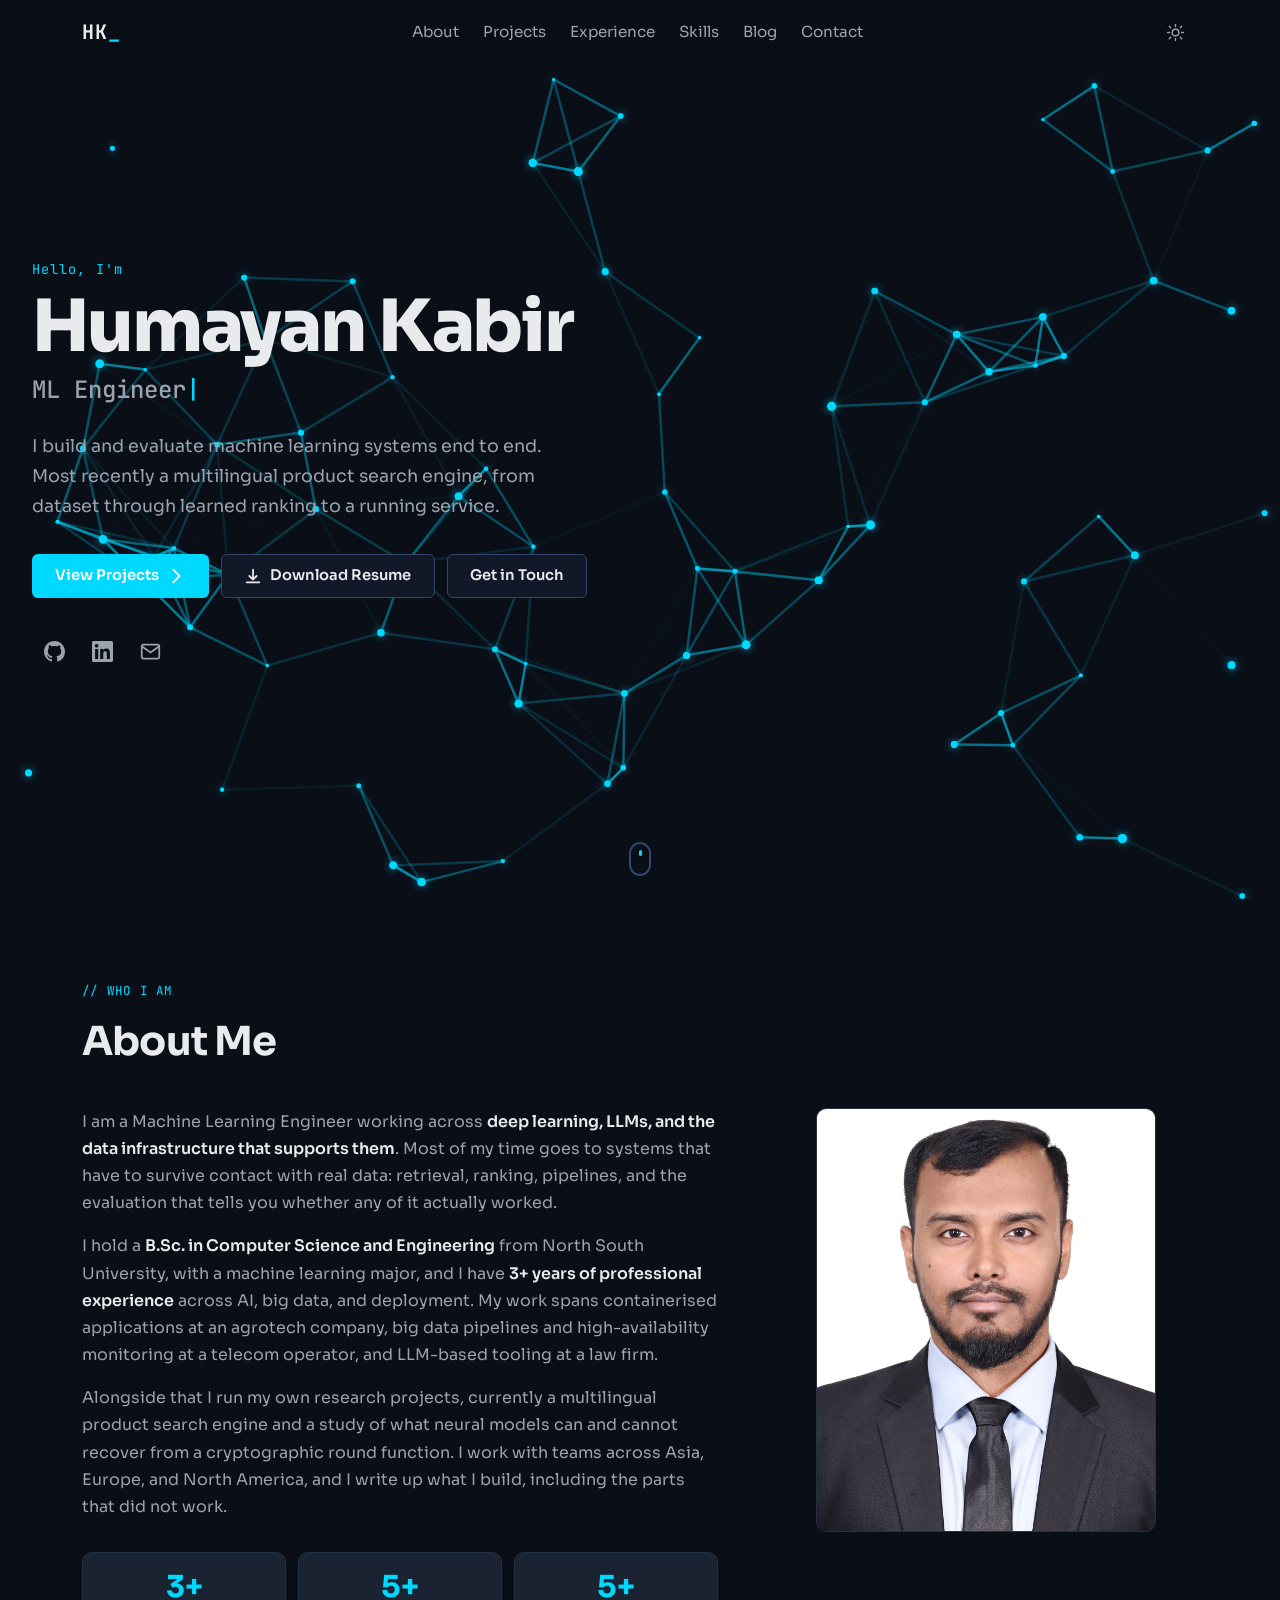
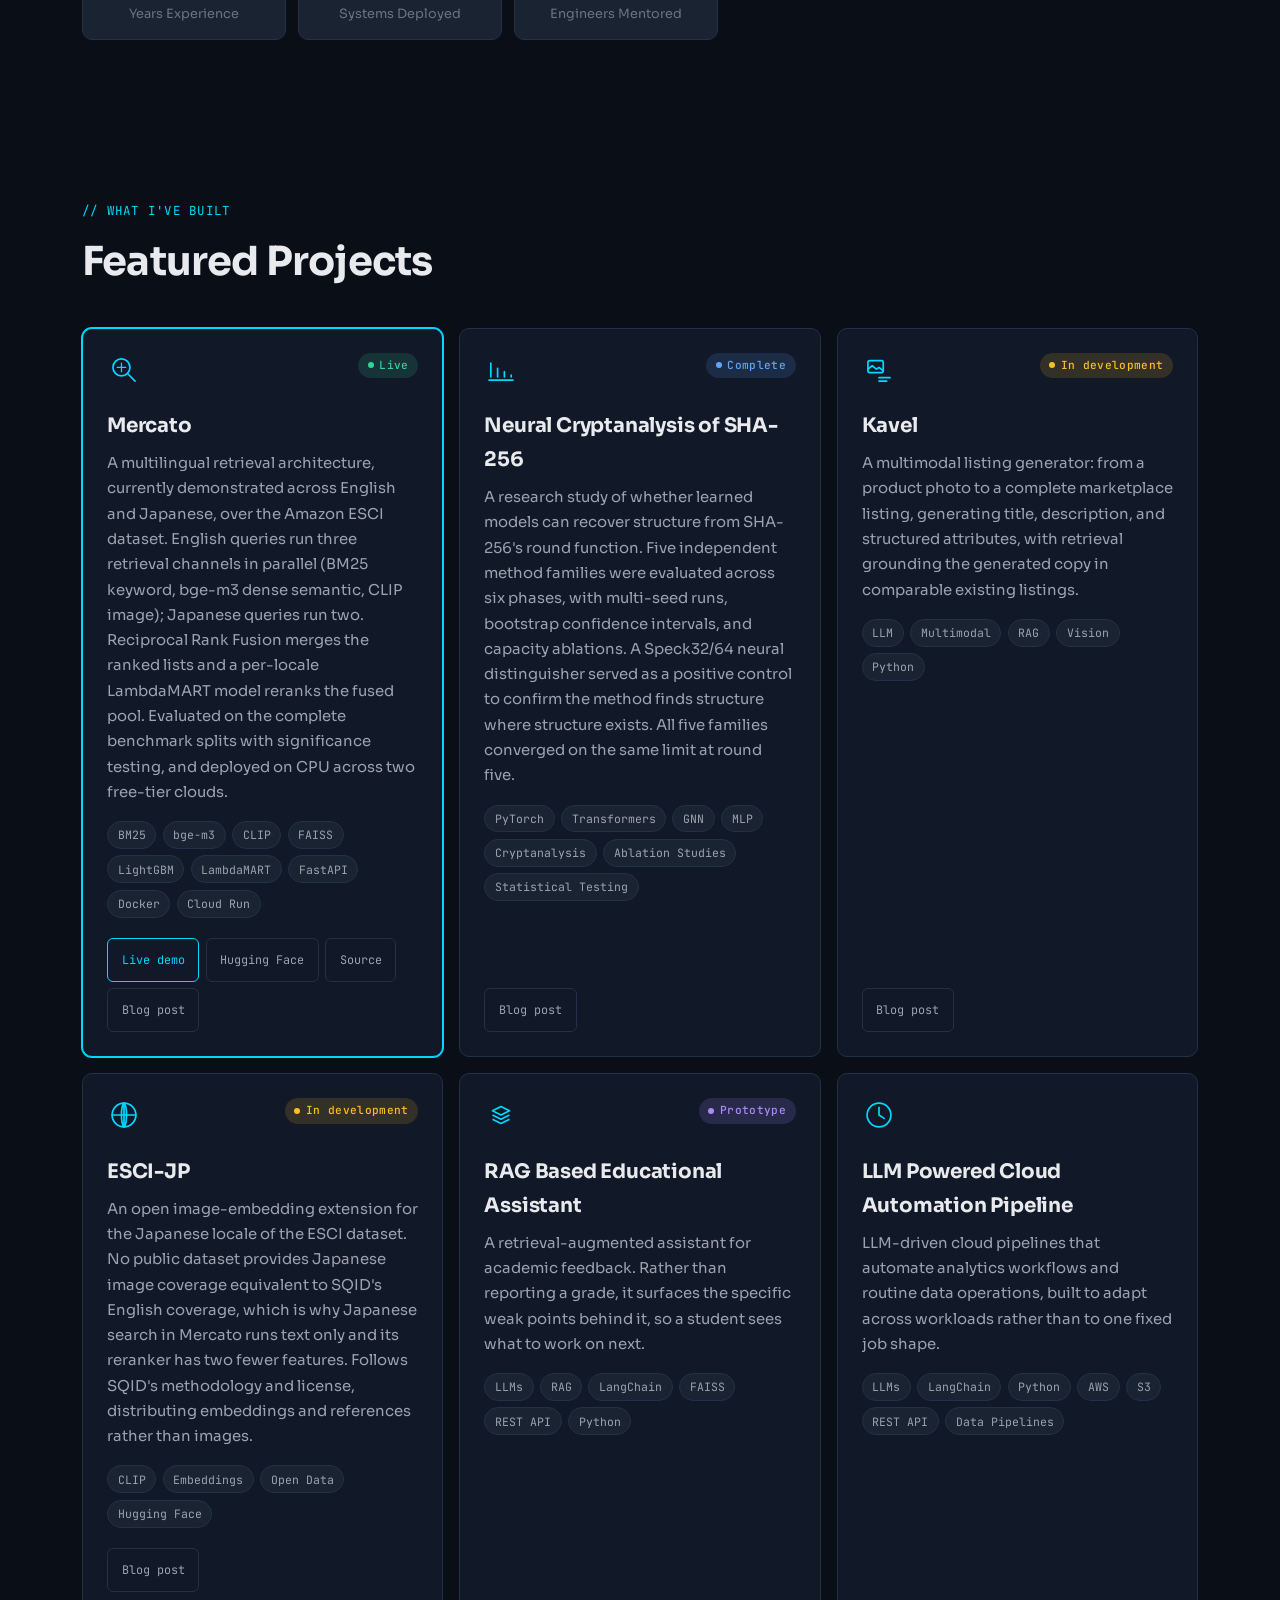
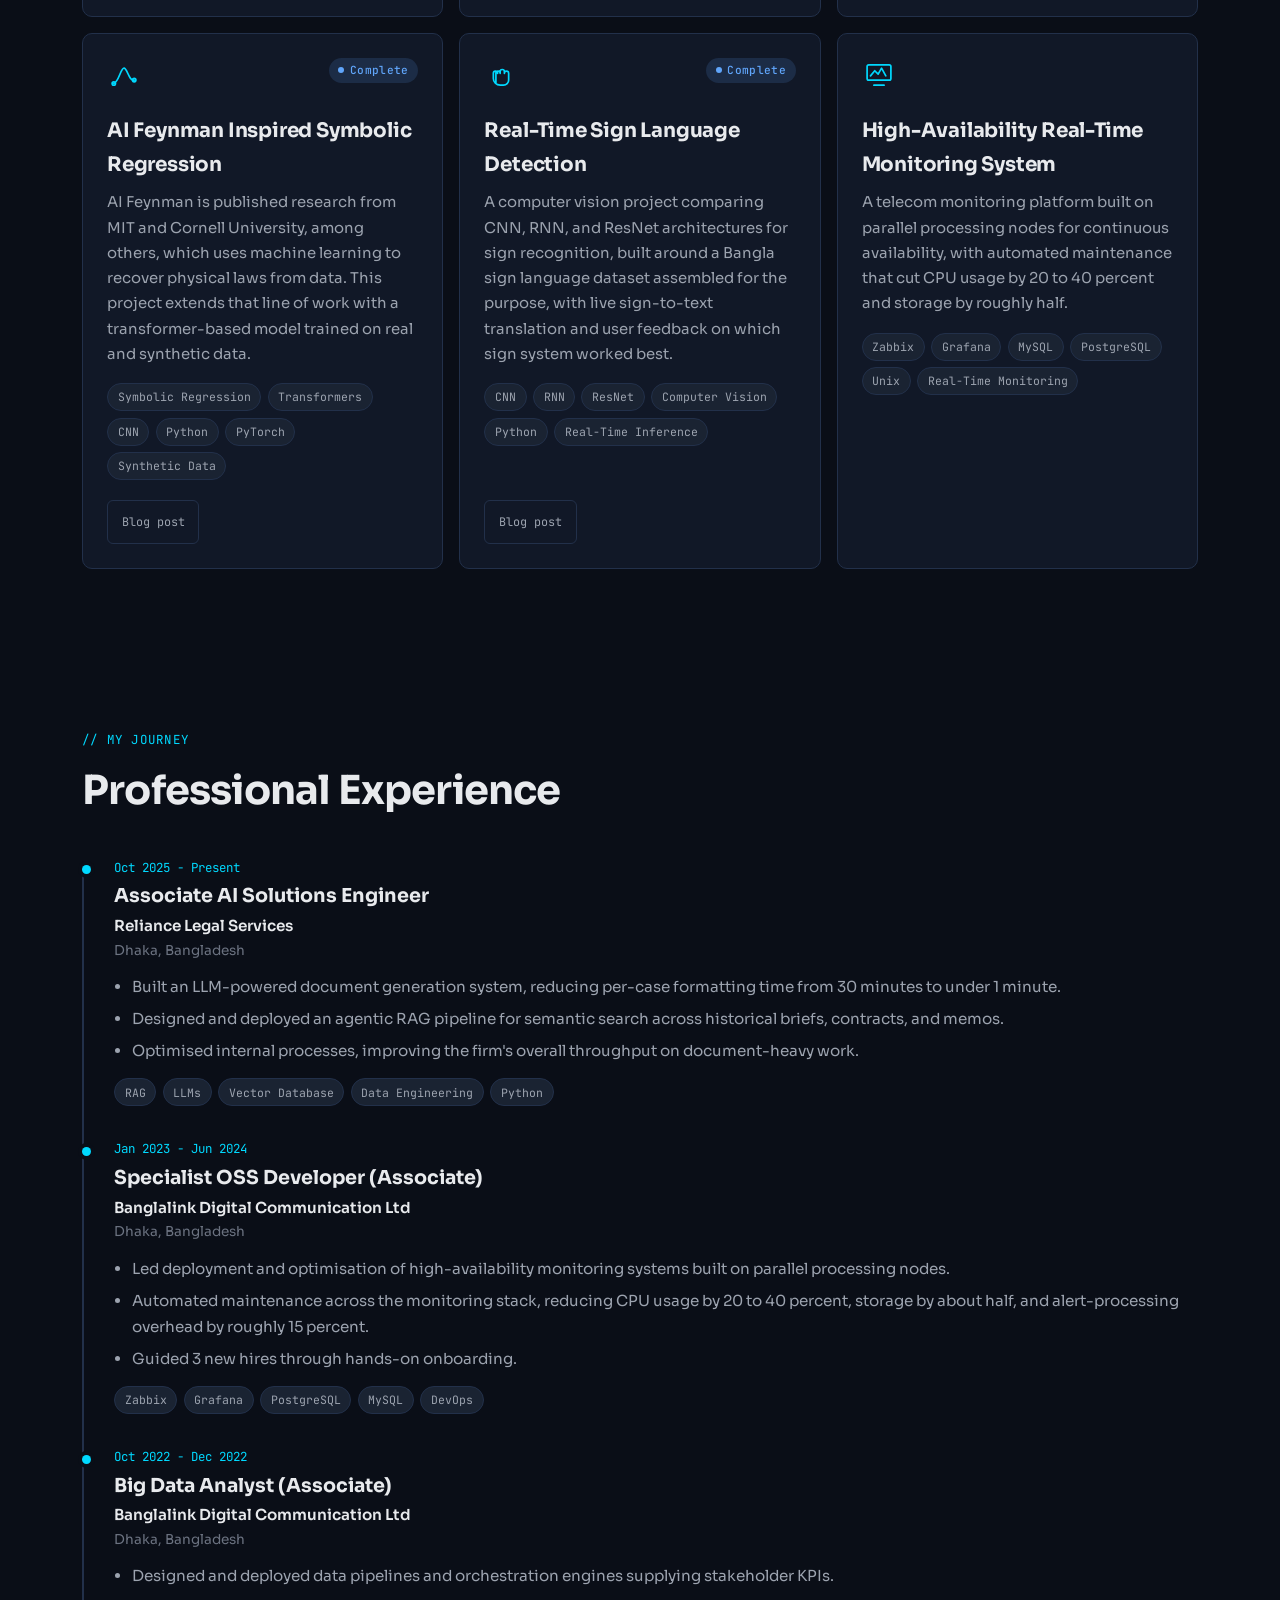
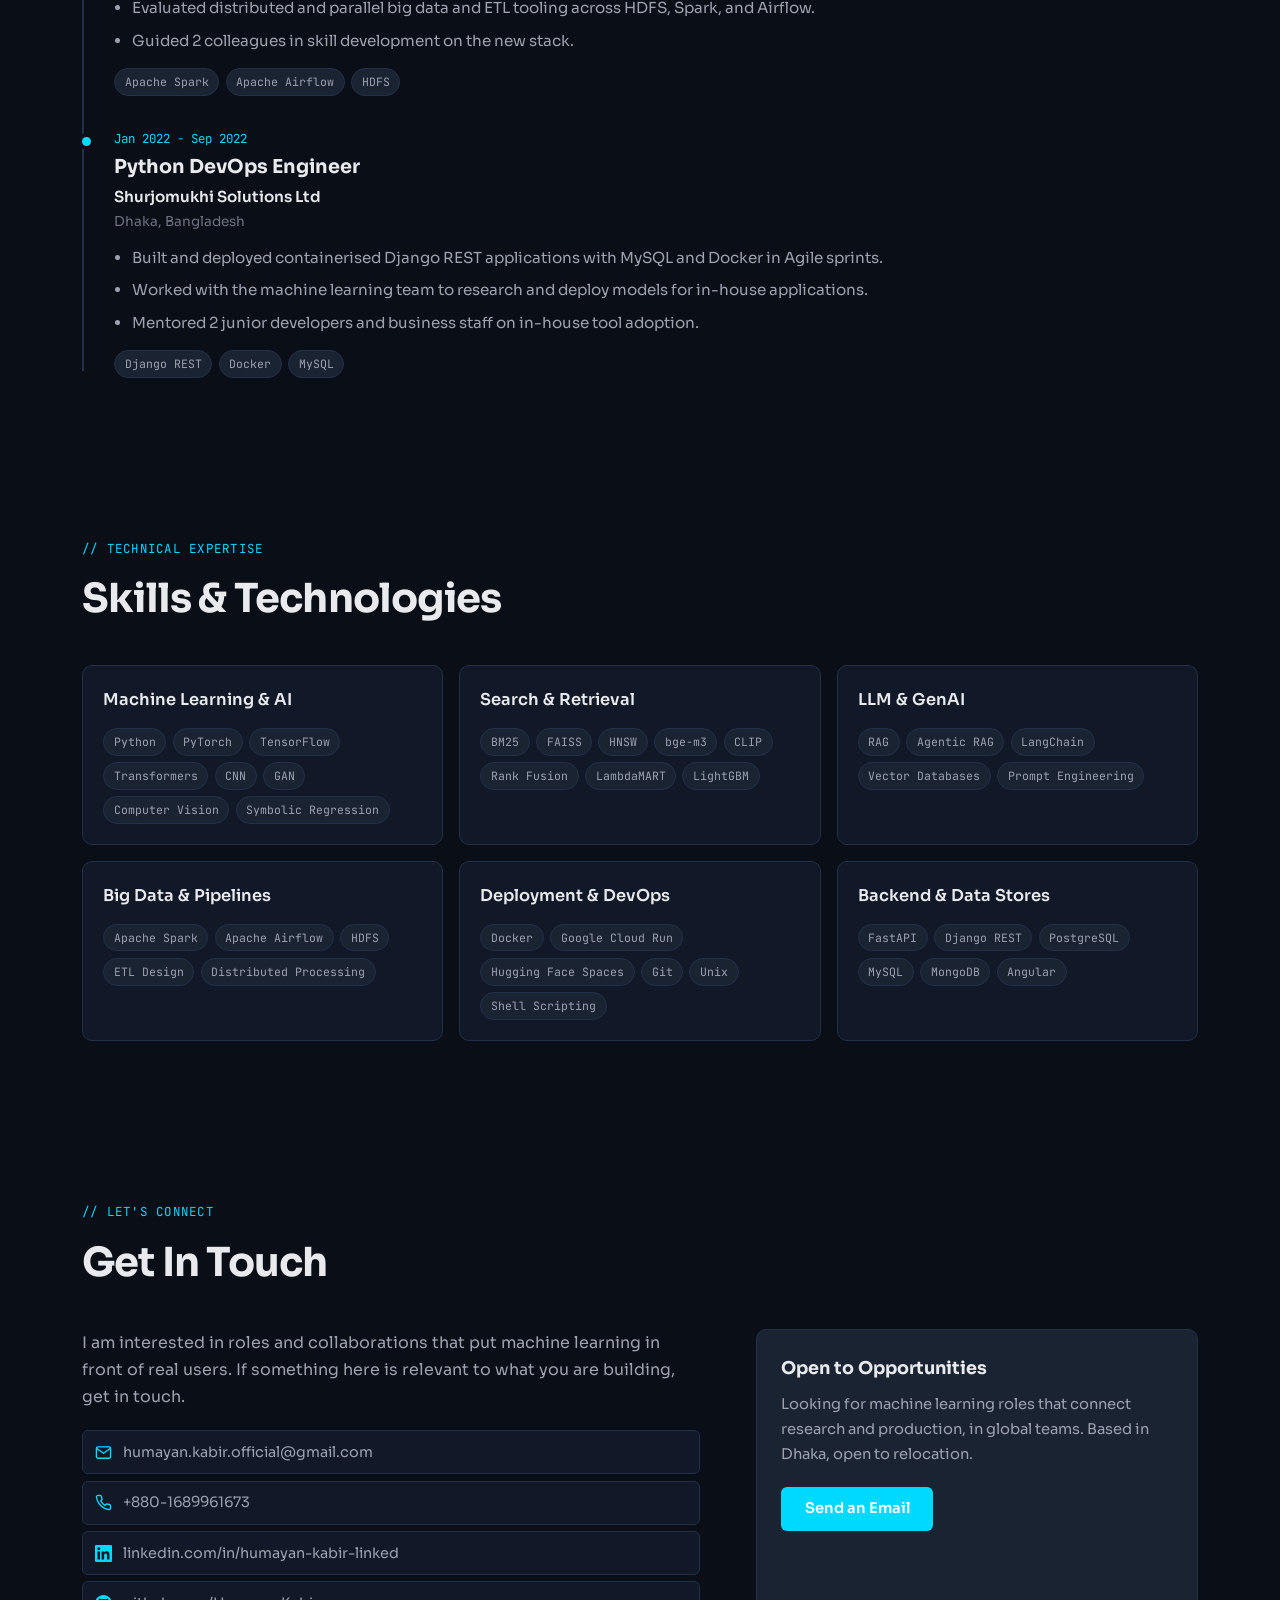
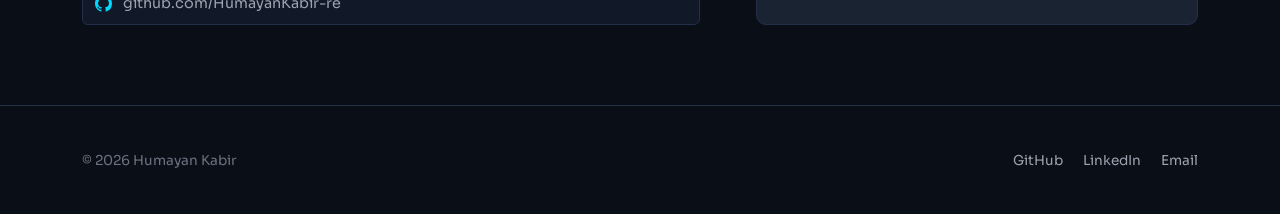
==== commit 617d9f86: "updated index." ====
--- a/index.html
+++ b/index.html
@@ -515,7 +515,7 @@
 
                 <div class="timeline-item" data-animate>
                     <div class="timeline-date">Oct 2022 - Dec 2022</div>
-                    <h3 class="timeline-role">Big Data Analyst (Contractual)</h3>
+                    <h3 class="timeline-role">Big Data Analyst (Associate)</h3>
                     <p class="timeline-company">Banglalink Digital Communication Ltd</p>
                     <p class="timeline-location">Dhaka, Bangladesh</p>
                     <ul class="timeline-list">
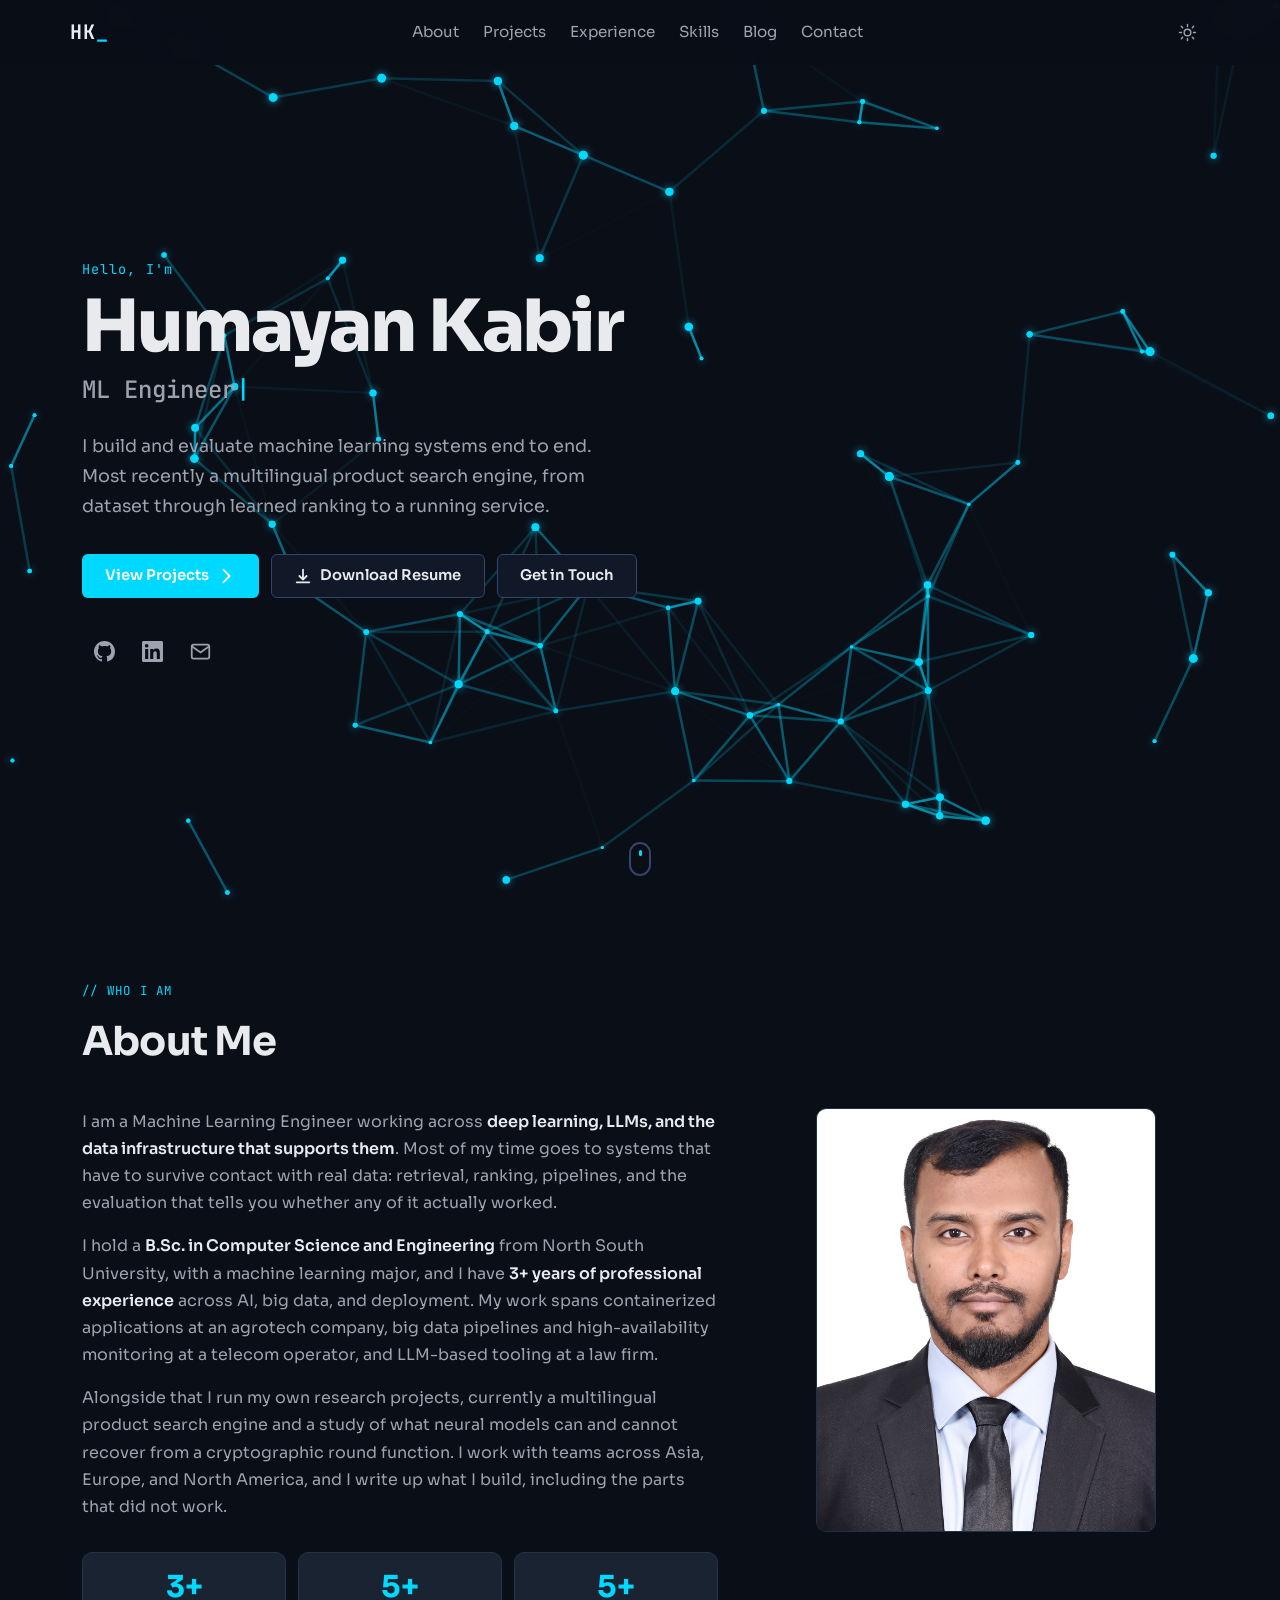
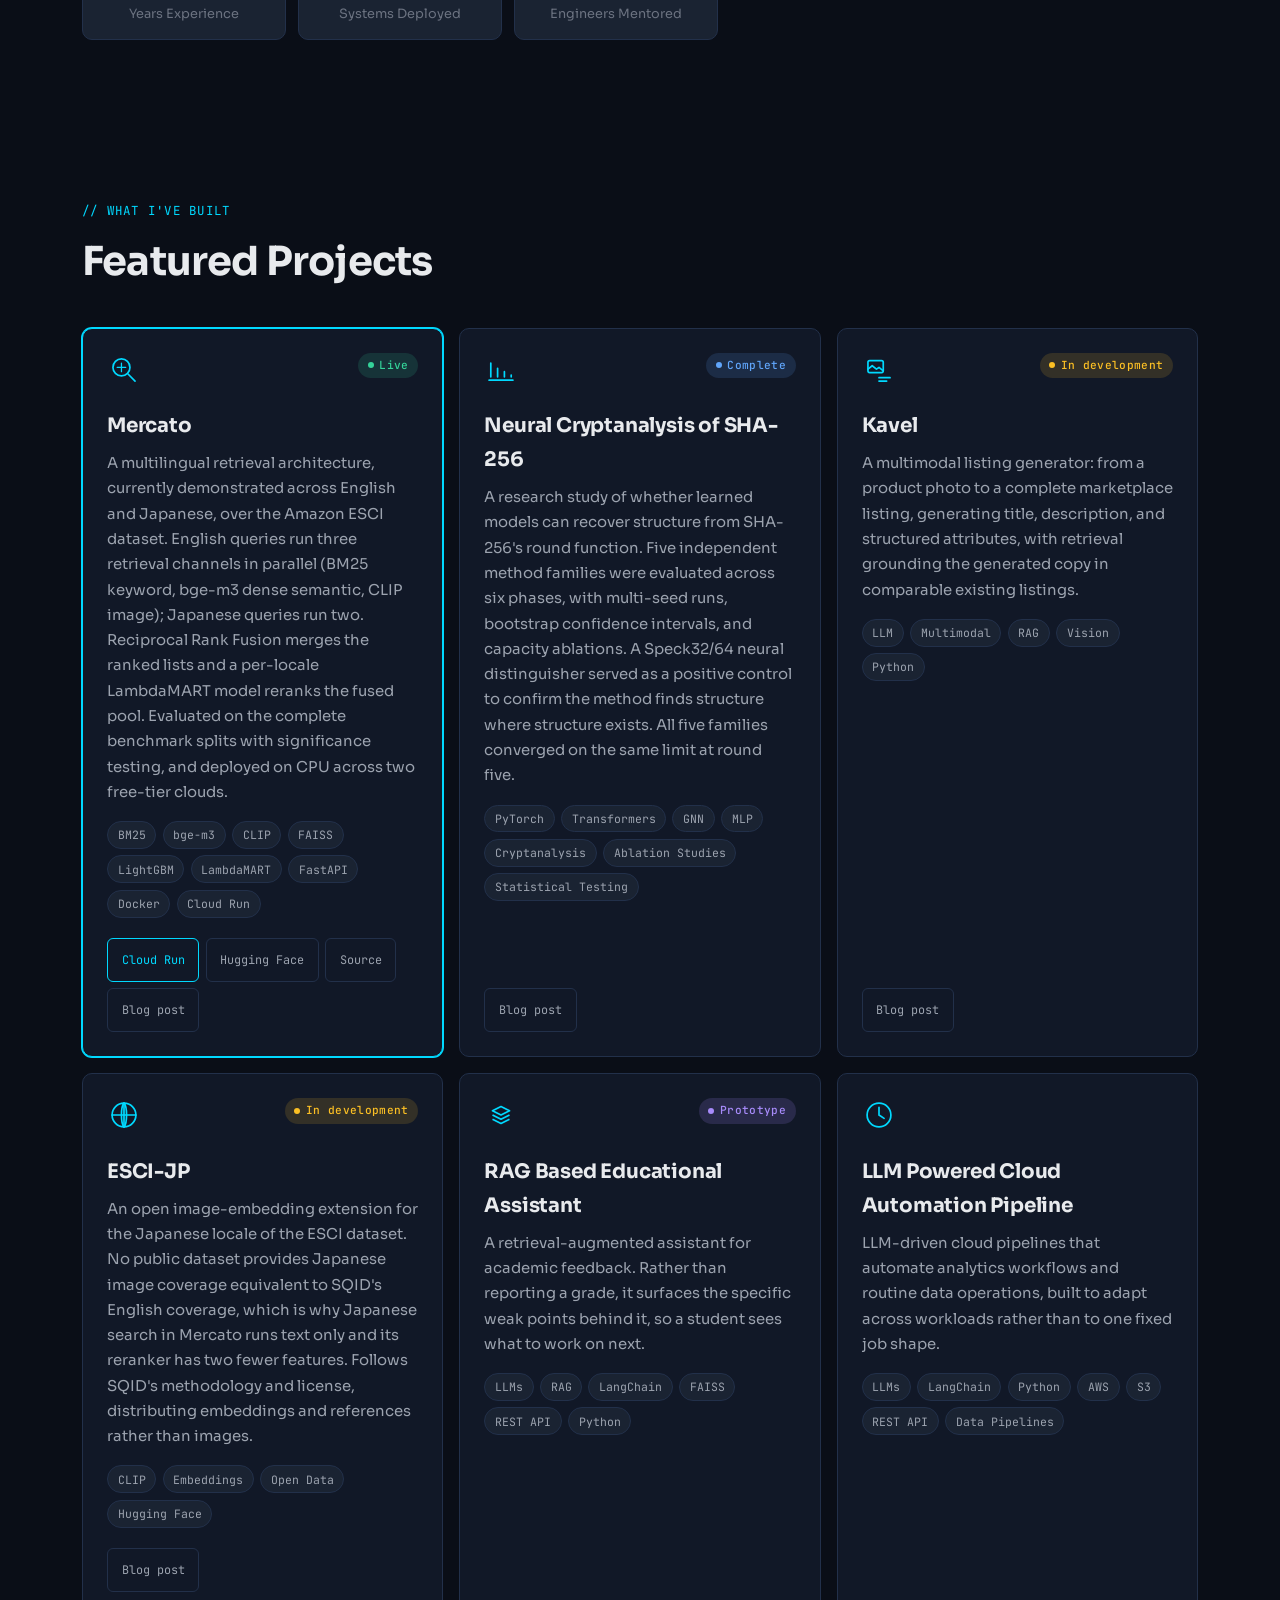
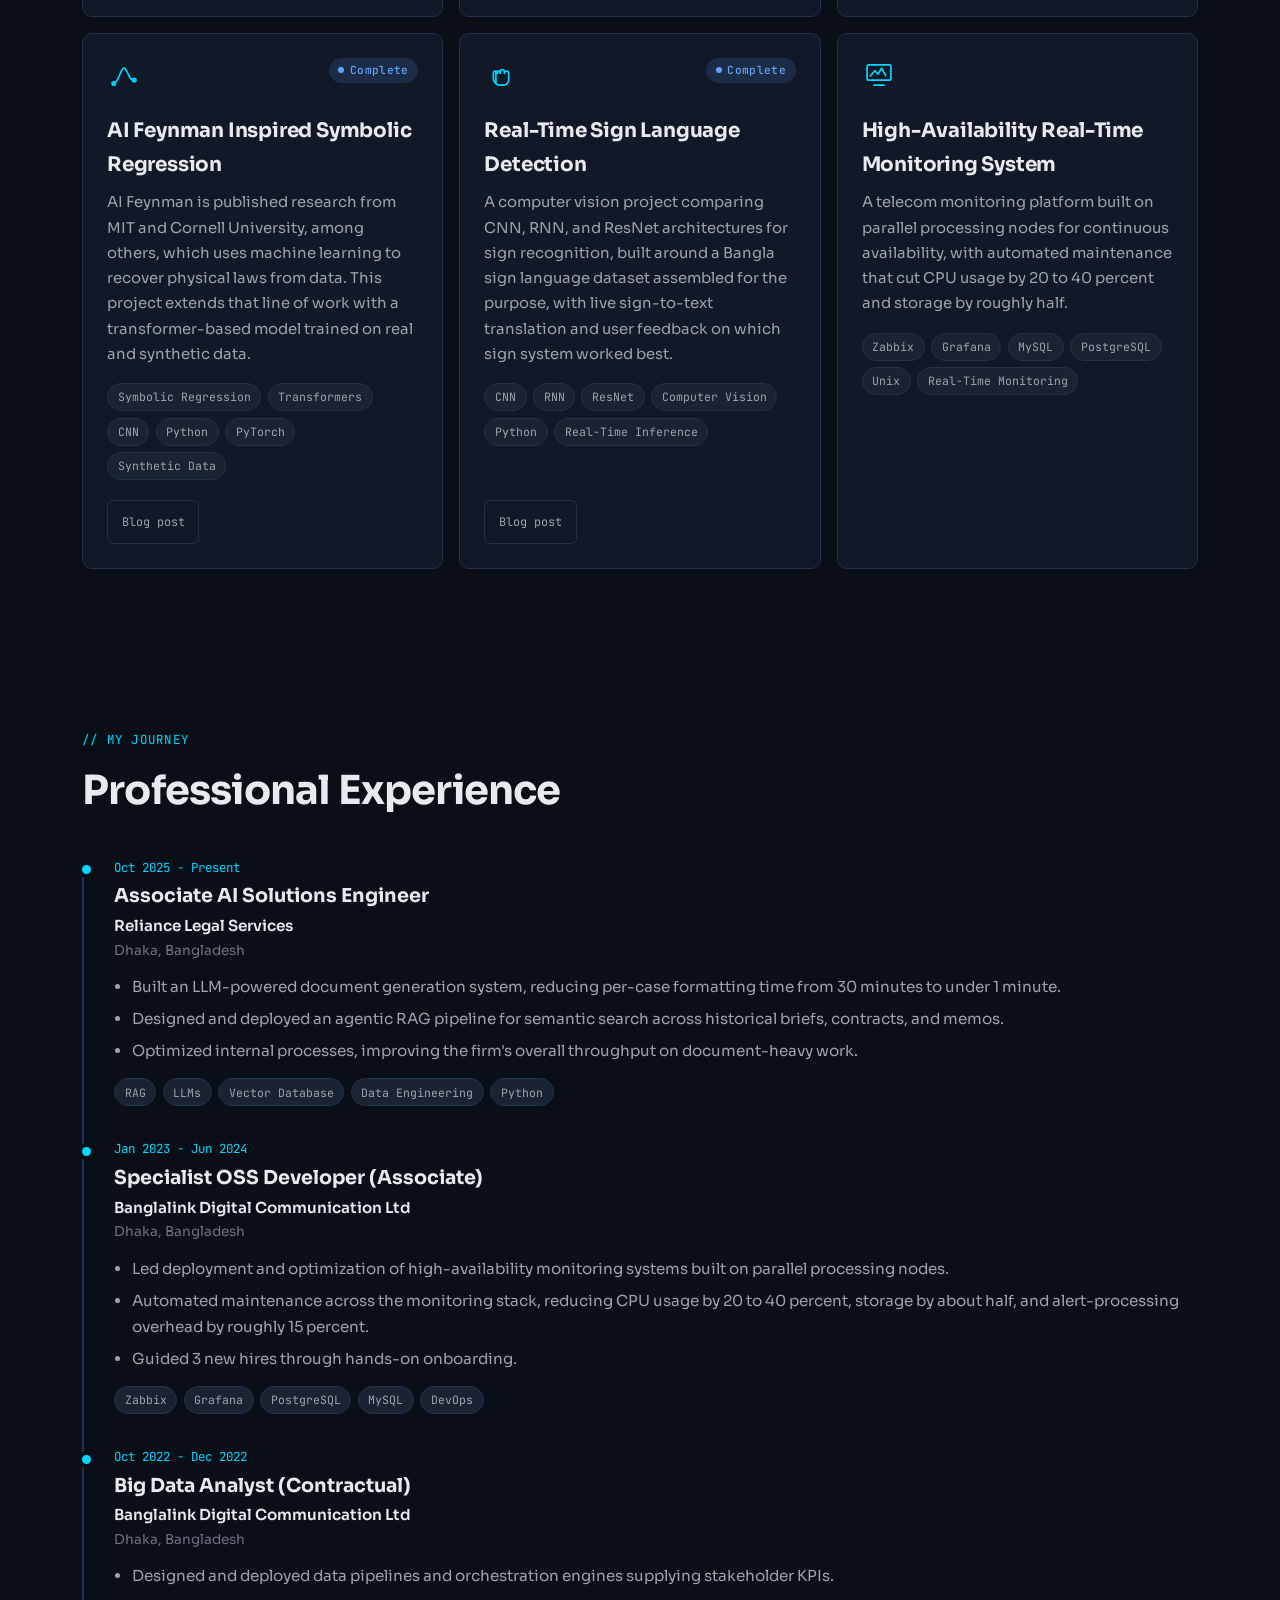
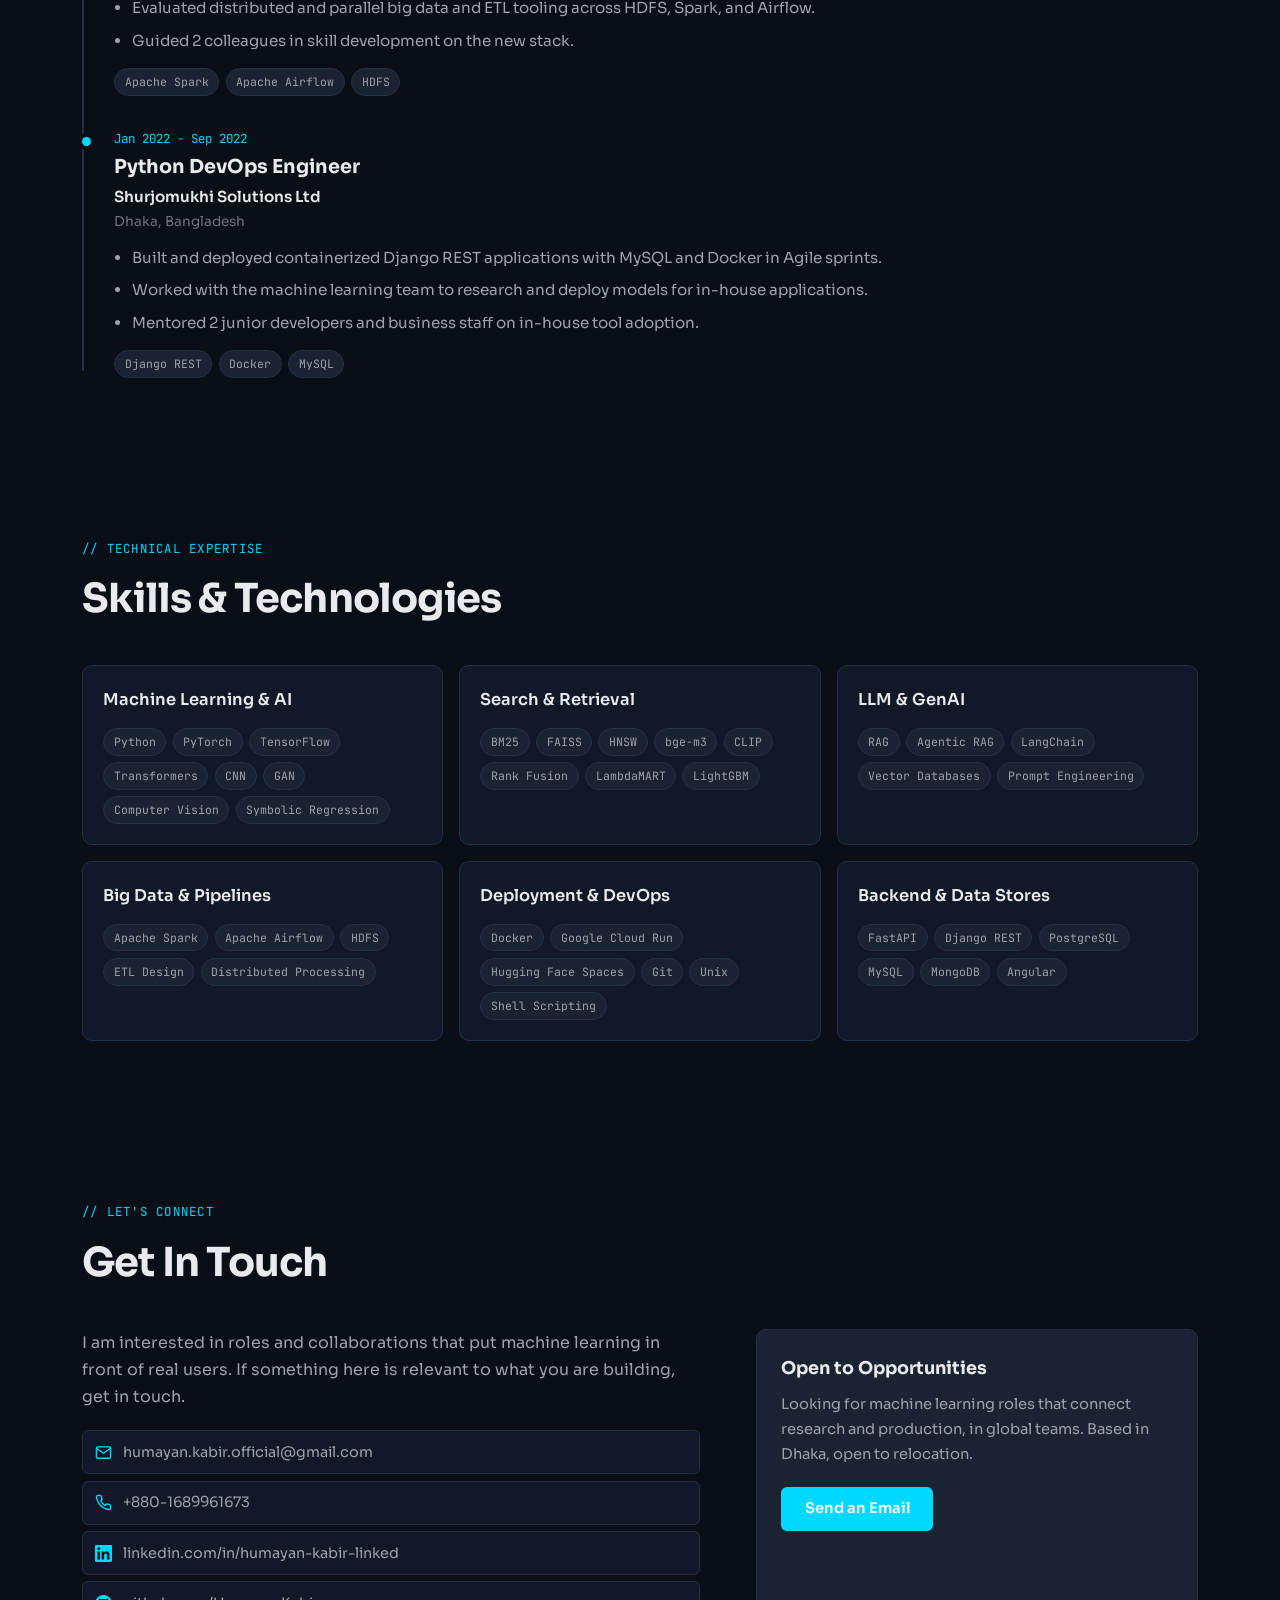
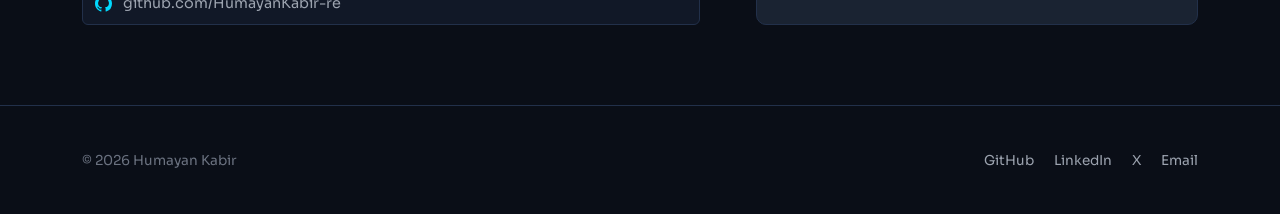
==== commit 21fb749d: "Blog Update 1 - Blg Page, Mercato. Bug Fixes." ====
--- a/index.html
+++ b/index.html
@@ -1,13 +1,13 @@
 <!DOCTYPE html>
 <html lang="en">
 <head>
-    <script async src="https://www.googletagmanager.com/gtag/js?id=G-NSLRFGYNE6"></script>
-    <script>
-        window.dataLayer = window.dataLayer || [];
-        function gtag(){dataLayer.push(arguments);}
-        gtag('js', new Date());
-        gtag('config', 'G-NSLRFGYNE6');
-    </script>
+<script async src="https://www.googletagmanager.com/gtag/js?id=G-NSLRFGYNE6"></script>
+<script>
+    window.dataLayer = window.dataLayer || [];
+    function gtag(){dataLayer.push(arguments);}
+    gtag('js', new Date());
+    gtag('config', 'G-NSLRFGYNE6');
+</script>
 
     <meta charset="UTF-8">
     <meta name="viewport" content="width=device-width, initial-scale=1.0">
@@ -45,6 +45,87 @@
     </script>
 </head>
 <body>
+    <!-- icon sprite: generated by tools/inline_sprite.py -->
+    <svg xmlns="http://www.w3.org/2000/svg" style="display:none" aria-hidden="true">
+    <!-- Icon sprite. Referenced as <use href="#name"/>.
+           Paint uses currentColor so icons follow the theme. -->
+      <symbol id="arrow-left" viewBox="0 0 24 24" fill="none" stroke="currentColor" stroke-width="2.5" stroke-linecap="round" stroke-linejoin="round">
+        <path d="M19 12H5M11 18l-6-6 6-6"/>
+      </symbol>
+      <symbol id="arrow-up" viewBox="0 0 24 24" fill="none" stroke="currentColor" stroke-width="2">
+        <path d="M12 19V5M5 12l7-7 7 7" stroke-linecap="round" stroke-linejoin="round"/>
+      </symbol>
+      <symbol id="bars" viewBox="0 0 40 40" fill="none" stroke="currentColor" stroke-width="2" stroke-linecap="round" stroke-linejoin="round">
+        <path d="M8 28V12M16 28V18M24 28V22M32 28V26"/>
+                                      <path d="M6 32h28"/>
+      </symbol>
+      <symbol id="chevron-right" viewBox="0 0 20 20" fill="none">
+        <path d="M7 3L14 10L7 17" stroke="currentColor" stroke-width="2" stroke-linecap="round" stroke-linejoin="round"/>
+      </symbol>
+      <symbol id="clock" viewBox="0 0 40 40" fill="none" stroke="currentColor" stroke-width="2" stroke-linecap="round">
+        <circle cx="20" cy="20" r="14"/>
+                                      <path d="M20 11v9l6 4"/>
+      </symbol>
+      <symbol id="curve" viewBox="0 0 40 40" fill="none" stroke="currentColor" stroke-width="2" stroke-linecap="round" stroke-linejoin="round">
+        <path d="M8 30c6-2 8-18 12-18s6 16 12 14"/>
+                                      <circle cx="8" cy="30" r="2"/>
+                                      <circle cx="32" cy="26" r="2"/>
+      </symbol>
+      <symbol id="download" viewBox="0 0 20 20" fill="none" stroke="currentColor" stroke-width="2">
+        <path d="M10 3v11m0 0l-4-4m4 4l4-4M3 17h14" stroke-linecap="round" stroke-linejoin="round"/>
+      </symbol>
+      <symbol id="github" viewBox="0 0 24 24" fill="currentColor">
+        <path d="M12 0C5.37 0 0 5.37 0 12c0 5.31 3.435 9.795 8.205 11.385.6.105.825-.255.825-.57 0-.285-.015-1.23-.015-2.235-3.015.555-3.795-.735-4.035-1.41-.135-.345-.72-1.41-1.23-1.695-.42-.225-1.02-.78-.015-.795.945-.015 1.62.87 1.845 1.23 1.08 1.815 2.805 1.305 3.495.99.105-.78.42-1.305.765-1.605-2.67-.3-5.46-1.335-5.46-5.925 0-1.305.465-2.385 1.23-3.225-.12-.3-.54-1.53.12-3.18 0 0 1.005-.315 3.3 1.23.96-.27 1.98-.405 3-.405s2.04.135 3 .405c2.295-1.56 3.3-1.23 3.3-1.23.66 1.65.24 2.88.12 3.18.765.84 1.23 1.905 1.23 3.225 0 4.605-2.805 5.625-5.475 5.925.435.375.81 1.095.81 2.22 0 1.605-.015 2.895-.015 3.3 0 .315.225.69.825.57A12.02 12.02 0 0024 12c0-6.63-5.37-12-12-12z"/>
+      </symbol>
+      <symbol id="globe" viewBox="0 0 40 40" fill="none" stroke="currentColor" stroke-width="2" stroke-linecap="round" stroke-linejoin="round">
+        <path d="M20 6v28M6 20h28"/>
+                                      <circle cx="20" cy="20" r="14"/>
+                                      <path d="M20 6c4 4 4 24 0 28M20 6c-4 4-4 24 0 28"/>
+      </symbol>
+      <symbol id="hand" viewBox="0 0 40 40" fill="none" stroke="currentColor" stroke-width="2" stroke-linecap="round" stroke-linejoin="round">
+        <path d="M14 30V18a2.5 2.5 0 015 0v-2a2.5 2.5 0 015 0v2a2.5 2.5 0 015 0v8a6 6 0 01-6 6h-4a8 8 0 01-8-8v-6a2.5 2.5 0 015 0"/>
+      </symbol>
+      <symbol id="image-text" viewBox="0 0 40 40" fill="none" stroke="currentColor" stroke-width="2" stroke-linecap="round" stroke-linejoin="round">
+        <rect x="7" y="9" width="18" height="14" rx="2"/>
+                                      <path d="M7 19l5-4 5 4 3-2 5 4"/>
+                                      <path d="M20 29h13M20 33h9"/>
+      </symbol>
+      <symbol id="layers" viewBox="0 0 40 40" fill="none" stroke="currentColor" stroke-width="2" stroke-linejoin="round">
+        <path d="M10 15 L20 10 L30 15 L20 20 Z"/>
+                                      <path d="M10 20 L20 25 L30 20"/>
+                                      <path d="M10 25 L20 30 L30 25"/>
+      </symbol>
+      <symbol id="linkedin" viewBox="0 0 24 24" fill="currentColor">
+        <path d="M20.447 20.452h-3.554v-5.569c0-1.328-.027-3.037-1.852-3.037-1.853 0-2.136 1.445-2.136 2.939v5.667H9.351V9h3.414v1.561h.046c.477-.9 1.637-1.85 3.37-1.85 3.601 0 4.267 2.37 4.267 5.455v6.286zM5.337 7.433c-1.144 0-2.063-.926-2.063-2.065 0-1.138.92-2.063 2.063-2.063 1.14 0 2.064.925 2.064 2.063 0 1.139-.925 2.065-2.064 2.065zm1.782 13.019H3.555V9h3.564v11.452zM22.225 0H1.771C.792 0 0 .774 0 1.729v20.542C0 23.227.792 24 1.771 24h20.451C23.2 24 24 23.227 24 22.271V1.729C24 .774 23.2 0 22.222 0h.003z"/>
+      </symbol>
+      <symbol id="mail" viewBox="0 0 24 24" fill="none" stroke="currentColor" stroke-width="2">
+        <path d="M4 4h16c1.1 0 2 .9 2 2v12c0 1.1-.9 2-2 2H4c-1.1 0-2-.9-2-2V6c0-1.1.9-2 2-2z"/>
+                                      <polyline points="22,6 12,13 2,6"/>
+      </symbol>
+      <symbol id="monitor" viewBox="0 0 40 40" fill="none" stroke="currentColor" stroke-width="2" stroke-linecap="round" stroke-linejoin="round">
+        <rect x="6" y="8" width="28" height="18" rx="2"/>
+                                      <path d="M10 21l5-6 4 4 4-7 5 9M14 32h12"/>
+      </symbol>
+      <symbol id="moon" viewBox="0 0 24 24" fill="none" stroke="currentColor" stroke-width="1.8" stroke-linecap="round" stroke-linejoin="round">
+        <path d="M21 12.8A9 9 0 1 1 11.2 3a7 7 0 0 0 9.8 9.8z"/>
+      </symbol>
+      <symbol id="phone" viewBox="0 0 24 24" fill="none" stroke="currentColor" stroke-width="2">
+        <path d="M22 16.9v3a2 2 0 01-2.2 2 19.8 19.8 0 01-8.6-3.1 19.5 19.5 0 01-6-6A19.8 19.8 0 012.1 4.2 2 2 0 014.1 2h3a2 2 0 012 1.7c.1 1 .4 1.9.7 2.8a2 2 0 01-.5 2.1L8.1 9.9a16 16 0 006 6l1.3-1.2a2 2 0 012.1-.5c.9.3 1.8.6 2.8.7a2 2 0 011.7 2z"/>
+      </symbol>
+      <symbol id="search" viewBox="0 0 40 40" fill="none" stroke="currentColor" stroke-width="2" stroke-linecap="round">
+        <circle cx="17" cy="17" r="10"/>
+                                      <path d="M25 25l8 8"/>
+                                      <path d="M12 17h10M17 12v10" stroke-width="1.5"/>
+      </symbol>
+      <symbol id="sun" viewBox="0 0 24 24" fill="none" stroke="currentColor" stroke-width="1.8" stroke-linecap="round" stroke-linejoin="round">
+        <circle cx="12" cy="12" r="4.2"/>
+                              <path d="M12 2v2.4M12 19.6V22M4.2 4.2l1.7 1.7M18.1 18.1l1.7 1.7M2 12h2.4M19.6 12H22M4.2 19.8l1.7-1.7M18.1 5.9l1.7-1.7"/>
+      </symbol>
+      <symbol id="x" viewBox="0 0 24 24" fill="currentColor">
+        <path d="M18.9 2H22l-6.8 7.8L23.2 22h-6.3l-4.9-6.5L6.3 22H3.2l7.3-8.3L2.8 2h6.4l4.5 5.9L18.9 2Zm-1.1 18.1h1.7L8.3 3.8H6.4l11.4 16.3Z"/>
+      </symbol>
+    </svg>
+    <!-- end icon sprite -->
     <div class="loading-screen" id="loadingScreen">
         <div class="loading-content">
             <div class="loading-logo"><span class="loading-text">HK</span></div>
@@ -157,7 +238,7 @@
                     <p>
                         I hold a <strong>B.Sc. in Computer Science and Engineering</strong> from North South
                         University, with a machine learning major, and I have <strong>3+ years of professional
-                        experience</strong> across AI, big data, and deployment. My work spans containerised
+                        experience</strong> across AI, big data, and deployment. My work spans containerized
                         applications at an agrotech company, big data pipelines and high-availability monitoring
                         at a telecom operator, and LLM-based tooling at a law firm.
                     </p>
@@ -184,7 +265,7 @@
                 </div>
                 <div class="about-image" data-animate>
                     <div class="image-frame">
-                        <img src="assets/img/profile-photo.jpg" alt="Humayan Kabir" class="profile-photo" width="640" height="800">
+                        <img src="assets/img/profile-photo.jpg" alt="Humayan Kabir" class="profile-photo" width="720" height="900">
                     </div>
                 </div>
             </div>
@@ -231,7 +312,7 @@
                         <span class="tag">Cloud Run</span>
                     </div>
                     <div class="project-links">
-                        <a href="https://mercato-903037425525.asia-northeast1.run.app" target="_blank" rel="noopener" class="project-link primary">Live demo</a>
+                        <a href="https://mercato-903037425525.asia-northeast1.run.app" target="_blank" rel="noopener" class="project-link primary">Cloud Run</a>
                         <a href="https://huggingface.co/spaces/humayan-kabir/mercato" target="_blank" rel="noopener" class="project-link">Hugging Face</a>
                         <a href="https://github.com/HumayanKabir-re/mercato" target="_blank" rel="noopener" class="project-link">Source</a>
                         <a href="blog/mercato.html" class="project-link">Blog post</a>
@@ -483,7 +564,7 @@
                     <ul class="timeline-list">
                         <li>Built an LLM-powered document generation system, reducing per-case formatting time from 30 minutes to under 1 minute.</li>
                         <li>Designed and deployed an agentic RAG pipeline for semantic search across historical briefs, contracts, and memos.</li>
-                        <li>Optimised internal processes, improving the firm's overall throughput on document-heavy work.</li>
+                        <li>Optimized internal processes, improving the firm's overall throughput on document-heavy work.</li>
                     </ul>
                     <div class="tag-row">
                         <span class="tag">RAG</span>
@@ -500,7 +581,7 @@
                     <p class="timeline-company">Banglalink Digital Communication Ltd</p>
                     <p class="timeline-location">Dhaka, Bangladesh</p>
                     <ul class="timeline-list">
-                        <li>Led deployment and optimisation of high-availability monitoring systems built on parallel processing nodes.</li>
+                        <li>Led deployment and optimization of high-availability monitoring systems built on parallel processing nodes.</li>
                         <li>Automated maintenance across the monitoring stack, reducing CPU usage by 20 to 40 percent, storage by about half, and alert-processing overhead by roughly 15 percent.</li>
                         <li>Guided 3 new hires through hands-on onboarding.</li>
                     </ul>
@@ -515,7 +596,7 @@
 
                 <div class="timeline-item" data-animate>
                     <div class="timeline-date">Oct 2022 - Dec 2022</div>
-                    <h3 class="timeline-role">Big Data Analyst (Associate)</h3>
+                    <h3 class="timeline-role">Big Data Analyst (Contractual)</h3>
                     <p class="timeline-company">Banglalink Digital Communication Ltd</p>
                     <p class="timeline-location">Dhaka, Bangladesh</p>
                     <ul class="timeline-list">
@@ -536,7 +617,7 @@
                     <p class="timeline-company">Shurjomukhi Solutions Ltd</p>
                     <p class="timeline-location">Dhaka, Bangladesh</p>
                     <ul class="timeline-list">
-                        <li>Built and deployed containerised Django REST applications with MySQL and Docker in Agile sprints.</li>
+                        <li>Built and deployed containerized Django REST applications with MySQL and Docker in Agile sprints.</li>
                         <li>Worked with the machine learning team to research and deploy models for in-house applications.</li>
                         <li>Mentored 2 junior developers and business staff on in-house tool adoption.</li>
                     </ul>
@@ -696,6 +777,7 @@
                 <div class="footer-links">
                     <a href="https://github.com/HumayanKabir-re" target="_blank" rel="noopener">GitHub</a>
                     <a href="https://linkedin.com/in/humayan-kabir-linked" target="_blank" rel="noopener">LinkedIn</a>
+                    <a href="https://x.com/hk_on_x" target="_blank" rel="noopener">X</a>
                     <a href="mailto:humayan.kabir.official@gmail.com">Email</a>
                 </div>
             </div>
@@ -734,7 +816,8 @@
         "knowsAbout": ["Machine Learning", "Information Retrieval", "Learning to Rank", "Deep Learning", "LLM", "PyTorch", "Python", "Data Pipelines"],
         "sameAs": [
             "https://linkedin.com/in/humayan-kabir-linked",
-            "https://github.com/HumayanKabir-re"
+            "https://github.com/HumayanKabir-re",
+            "https://x.com/hk_on_x"
         ]
     }
     </script>
--- a/assets/css/styles.css
+++ b/assets/css/styles.css
@@ -1,3 +1,27 @@
+/* Mercato portfolio styles
+ *
+ *   Theme tokens
+ *   Loading screen
+ *   Navigation
+ *   Hero
+ *   Section scaffolding
+ *   About
+ *   Experience timeline
+ *   Tags
+ *   Status chips
+ *   Projects
+ *   Skills
+ *   Contact
+ *   Footer
+ *   Back to top
+ *   Blog index
+ *   Blog post
+ *
+ * Responsive rules sit with the component they modify rather than in one
+ * block at the end. Breakpoints: 640, 900, 1200.
+ */
+
+/* --- Theme tokens ----------------------------------------------- */
 /* Light is the default. Dark is the original site palette, kept intact. */
 
 :root {
@@ -118,6 +142,13 @@
     max-width: 1180px;
     margin: 0 auto;
     padding: 0 1.25rem;
+}
+
+@media (min-width: 640px) {
+    .container,
+    .nav-container {
+        padding: 0 2rem;
+    }
 }
 
 .skip-to-content {
@@ -136,7 +167,7 @@
     top: 0;
 }
 
-/* Loading screen */
+/* --- Loading screen ---------------------------------------------------- */
 
 .loading-screen {
     position: fixed;
@@ -194,7 +225,7 @@
     font-size: 0.8rem;
 }
 
-/* Navigation */
+/* --- Navigation -------------------------------------------------------- */
 
 .nav {
     position: fixed;
@@ -305,6 +336,26 @@
     color: var(--accent);
 }
 
+
+@media (min-width: 900px) {
+    .nav-menu {
+        position: static;
+        flex-direction: row;
+        align-items: center;
+        gap: 1.5rem;
+        max-height: none;
+        padding: 0;
+        border: 0;
+        background: none;
+        overflow: visible;
+        box-shadow: none;
+    }
+
+    .nav-toggle {
+        display: none;
+    }
+}
+
 /* Only one icon is ever shown; the other is swapped out by theme. */
 .theme-toggle .icon-sun { display: none; }
 [data-theme="dark"] .theme-toggle .icon-sun { display: block; }
@@ -335,7 +386,7 @@
     transform: translateY(-7px) rotate(-45deg);
 }
 
-/* Hero */
+/* --- Hero -------------------------------------------------------------- */
 
 .hero {
     position: relative;
@@ -356,6 +407,12 @@
     display: block;
     width: 100%;
     height: 100%;
+}
+
+/* <main> is a flex item here, so without this it shrinks to its content and
+   the hero sits left of every section below it. */
+.hero > main {
+    width: 100%;
 }
 
 .hero .container,
@@ -504,7 +561,14 @@
     100% { opacity: 0; transform: translateY(10px); }
 }
 
-/* Section scaffolding */
+
+@media (min-width: 1200px) {
+    .hero-description {
+        font-size: 1.1rem;
+    }
+}
+
+/* --- Section scaffolding ----------------------------------------------- */
 
 section {
     padding: var(--space-lg) 0;
@@ -530,7 +594,14 @@
     letter-spacing: -0.02em;
 }
 
-/* About */
+
+@media (min-width: 900px) {
+    section {
+        padding: var(--space-xl) 0;
+    }
+}
+
+/* --- About ------------------------------------------------------------- */
 
 .about-grid {
     display: grid;
@@ -593,7 +664,26 @@
     height: auto;
 }
 
-/* Experience timeline */
+
+@media (min-width: 640px) {
+    .highlight-number {
+        font-size: 1.9rem;
+    }
+
+    .highlight-label {
+        font-size: 0.8rem;
+    }
+}
+
+@media (min-width: 900px) {
+    .about-grid {
+        grid-template-columns: 1.5fr 1fr;
+        align-items: start;
+        gap: var(--space-lg);
+    }
+}
+
+/* --- Experience timeline ----------------------------------------------- */
 
 .timeline {
     position: relative;
@@ -665,7 +755,18 @@
     margin-top: 0.4rem;
 }
 
-/* Tags, shared by experience, projects and blog */
+
+@media (min-width: 900px) {
+    .timeline {
+        padding-left: 2rem;
+    }
+
+    .timeline-item::before {
+        left: -2rem;
+    }
+}
+
+/* --- Tags -------------------------------------------------------------- */
 
 .tag-row {
     display: flex;
@@ -684,7 +785,7 @@
     white-space: nowrap;
 }
 
-/* Status chips */
+/* --- Status chips ------------------------------------------------------ */
 
 .status {
     display: inline-flex;
@@ -717,7 +818,7 @@
 [data-theme="dark"] .status-progress  { background: rgba(251, 191, 36, 0.14); color: #fbbf24; }
 [data-theme="dark"] .status-prototype { background: rgba(167, 139, 250, 0.16); color: #a78bfa; }
 
-/* Projects */
+/* --- Projects ---------------------------------------------------------- */
 
 .projects-grid {
     display: grid;
@@ -778,6 +879,19 @@
     margin-bottom: 1rem;
 }
 
+
+@media (min-width: 640px) {
+    .projects-grid, .skills-grid, .post-grid {
+        grid-template-columns: repeat(2, 1fr);
+    }
+}
+
+@media (min-width: 1200px) {
+    .projects-grid, .skills-grid, .post-grid {
+        grid-template-columns: repeat(3, 1fr);
+    }
+}
+
 /* Pushes the link row to the card floor so cards in a row line up. */
 .project-links {
     display: flex;
@@ -812,7 +926,7 @@
     color: var(--accent);
 }
 
-/* Skills */
+/* --- Skills ------------------------------------------------------------ */
 
 .skills-grid {
     display: grid;
@@ -833,7 +947,7 @@
     font-weight: 600;
 }
 
-/* Contact */
+/* --- Contact ----------------------------------------------------------- */
 
 .contact-grid {
     display: grid;
@@ -895,7 +1009,15 @@
     font-size: 0.92rem;
 }
 
-/* Footer */
+
+@media (min-width: 900px) {
+    .contact-grid {
+        grid-template-columns: 1.4fr 1fr;
+        gap: var(--space-lg);
+    }
+}
+
+/* --- Footer ------------------------------------------------------------ */
 
 .footer {
     padding: var(--space-md) 0;
@@ -933,7 +1055,16 @@
     color: var(--accent);
 }
 
-/* Back to top */
+
+@media (min-width: 640px) {
+    .footer-content {
+        flex-direction: row;
+        justify-content: space-between;
+        text-align: left;
+    }
+}
+
+/* --- Back to top ------------------------------------------------------- */
 
 .back-to-top {
     position: fixed;
@@ -965,7 +1096,15 @@
     color: var(--accent);
 }
 
-/* Blog index */
+
+@media (min-width: 900px) {
+    .back-to-top {
+        right: 2rem;
+        bottom: 2rem;
+    }
+}
+
+/* --- Blog index -------------------------------------------------------- */
 
 .page-header {
     padding: 7rem 0 var(--space-md);
@@ -997,15 +1136,19 @@
 }
 
 .post-card:hover {
-    border-color: var(--border-strong);
+    border-color: var(--accent-wash);
     box-shadow: var(--shadow-md);
     transform: translateY(-2px);
+    /* background: var(--accent-wash); */
+    color: var(--accent);
 }
 
 .post-card-art {
     display: block;
     width: 100%;
     height: 150px;
+    /* Without this the card crops by stretching, not by cropping. */
+    object-fit: cover;
     border-bottom: 1px solid var(--border);
     background: var(--surface-sunken);
 }
@@ -1054,15 +1197,27 @@
     padding-top: 0.5rem;
 }
 
-/* Blog post */
+/* --- Blog post --------------------------------------------------------- */
 
 .post {
     padding: 6.5rem 0 var(--space-lg);
 }
 
+
+@media (min-width: 640px) {
+    .post-wrap {
+        padding: 0 2rem;
+    }
+
+    .post-nav {
+        grid-template-columns: 1fr 1fr;
+    }
+}
+
+/* Same container as the homepage, so the blog reads as the same site. */
 .post-wrap {
     width: 100%;
-    max-width: 52rem;
+    max-width: 1180px;
     margin: 0 auto;
     padding: 0 1.25rem;
 }
@@ -1166,7 +1321,8 @@
 .post-body p,
 .post-body li {
     color: var(--text-secondary);
-    font-size: 1rem;
+    font-size: 1.075rem;
+    line-height: 1.75;
 }
 
 .post-body ul,
@@ -1226,10 +1382,52 @@
 }
 
 .post-note {
-    margin-top: 0.75rem;
+    margin-bottom: 0.75rem;
+    padding-bottom: 1.5rem;
     color: var(--text-muted);
     font-size: 0.85rem;
-}
+    border-bottom: 1px solid var(--border);
+}
+
+.post-links {
+    display: flex;
+    flex-wrap: wrap;
+    gap: 0.5rem;
+    padding-top: 1.5rem;
+    padding-bottom: 1.5rem;
+}
+
+.post-nav {
+    display: grid;
+    gap: 0.75rem;
+    margin-top: 2rem;
+    padding-top: 1.5rem;
+    border-top: 1px solid var(--border);
+}
+
+.post-nav a {
+    padding: 0.9rem 1.1rem;
+    border: 1px solid var(--border);
+    border-radius: var(--radius-sm);
+    color: var(--text-primary);
+    transition: border-color var(--ease);
+}
+
+.post-nav a:hover {
+    border-color: var(--accent);
+}
+
+.post-nav span {
+    display: block;
+    color: var(--text-muted);
+    font-family: var(--font-mono);
+    font-size: 0.72rem;
+}
+
+.post-nav .next {
+    text-align: right;
+}
+
 
 figure svg {
     display: block;
@@ -1250,7 +1448,7 @@
 figcaption {
     margin-top: 0.6rem;
     color: var(--text-muted);
-    font-size: 0.82rem;
+    font-size: 0.88rem;
     line-height: 1.55;
     text-align: center;
 }
@@ -1283,46 +1481,6 @@
     overflow-x: auto;
 }
 
-.post-links {
-    display: flex;
-    flex-wrap: wrap;
-    gap: 0.5rem;
-    margin-top: 2.5rem;
-    padding-top: 1.5rem;
-    border-top: 1px solid var(--border);
-}
-
-.post-nav {
-    display: grid;
-    gap: 0.75rem;
-    margin-top: 2rem;
-    padding-top: 1.5rem;
-    border-top: 1px solid var(--border);
-}
-
-.post-nav a {
-    padding: 0.9rem 1.1rem;
-    border: 1px solid var(--border);
-    border-radius: var(--radius-sm);
-    color: var(--text-primary);
-    transition: border-color var(--ease);
-}
-
-.post-nav a:hover {
-    border-color: var(--accent);
-}
-
-.post-nav span {
-    display: block;
-    color: var(--text-muted);
-    font-family: var(--font-mono);
-    font-size: 0.72rem;
-}
-
-.post-nav .next {
-    text-align: right;
-}
-
 /* Scroll reveal. Elements are visible by default so the page still reads
    with JavaScript off; the script adds .reveal-init to opt them in. */
 
@@ -1337,110 +1495,22 @@
     transform: none;
 }
 
-@media (min-width: 640px) {
-    .container,
-    .nav-container {
-        padding: 0 2rem;
-    }
-
-    .post-wrap {
-        padding: 0 2rem;
-    }
-
-    .highlight-number {
-        font-size: 1.9rem;
-    }
-
-    .highlight-label {
-        font-size: 0.8rem;
-    }
-
-    .projects-grid,
-    .skills-grid,
-    .post-grid {
-        grid-template-columns: repeat(2, 1fr);
-    }
-
-    .post-nav {
-        grid-template-columns: 1fr 1fr;
-    }
-
-    .footer-content {
-        flex-direction: row;
-        justify-content: space-between;
-        text-align: left;
-    }
-}
-
-@media (min-width: 900px) {
-    section {
-        padding: var(--space-xl) 0;
-    }
-
-    .nav-menu {
-        position: static;
-        flex-direction: row;
-        align-items: center;
-        gap: 1.5rem;
-        max-height: none;
-        padding: 0;
-        border: 0;
-        background: none;
-        overflow: visible;
-        box-shadow: none;
-    }
-
-    .nav-toggle {
-        display: none;
-    }
-
-    .about-grid {
-        grid-template-columns: 1.5fr 1fr;
-        align-items: start;
-        gap: var(--space-lg);
-    }
-
-    .contact-grid {
-        grid-template-columns: 1.4fr 1fr;
-        gap: var(--space-lg);
-    }
-
-    .timeline {
-        padding-left: 2rem;
-    }
-
-    .timeline-item::before {
-        left: -2rem;
-    }
-
-    .back-to-top {
-        right: 2rem;
-        bottom: 2rem;
-    }
-}
-
-@media (min-width: 1000px) {
-    /* Figures break out of the prose column up to the same width the homepage
-       uses. Diagrams and screenshots need the room; running text does not, so
-       the measure stays readable while the visuals get full width. */
-    .post-wrap figure {
-        position: relative;
-        left: 50%;
-        width: min(1180px, calc(100vw - 4rem));
-        transform: translateX(-50%);
-    }
-}
-
-@media (min-width: 1200px) {
-    .projects-grid,
-    .skills-grid,
-    .post-grid {
-        grid-template-columns: repeat(3, 1fr);
-    }
-
-    .hero-description {
-        font-size: 1.1rem;
-    }
+.dashed-bullets {
+  list-style-type: none; /* Removes standard bullets */
+  padding-left: 0;       /* Removes default indentation */
+  margin-bottom: 0rem;
+}
+.dashed-bullets li {
+  position: relative;
+  padding-left: 1rem;    /* Makes space for the custom dash */
+  margin-bottom: 0.5rem;    /* Adds space between items */
+  font-size: 1rem;          /* Sets font size */
+}
+.dashed-bullets li::before {
+  content: "-";          /* Inserts an em-dash */
+  position: absolute;
+  left: 0;               /* Aligns dash to the far left */
+  color: var(--text-muted);
 }
 
 @media (prefers-reduced-motion: reduce) {
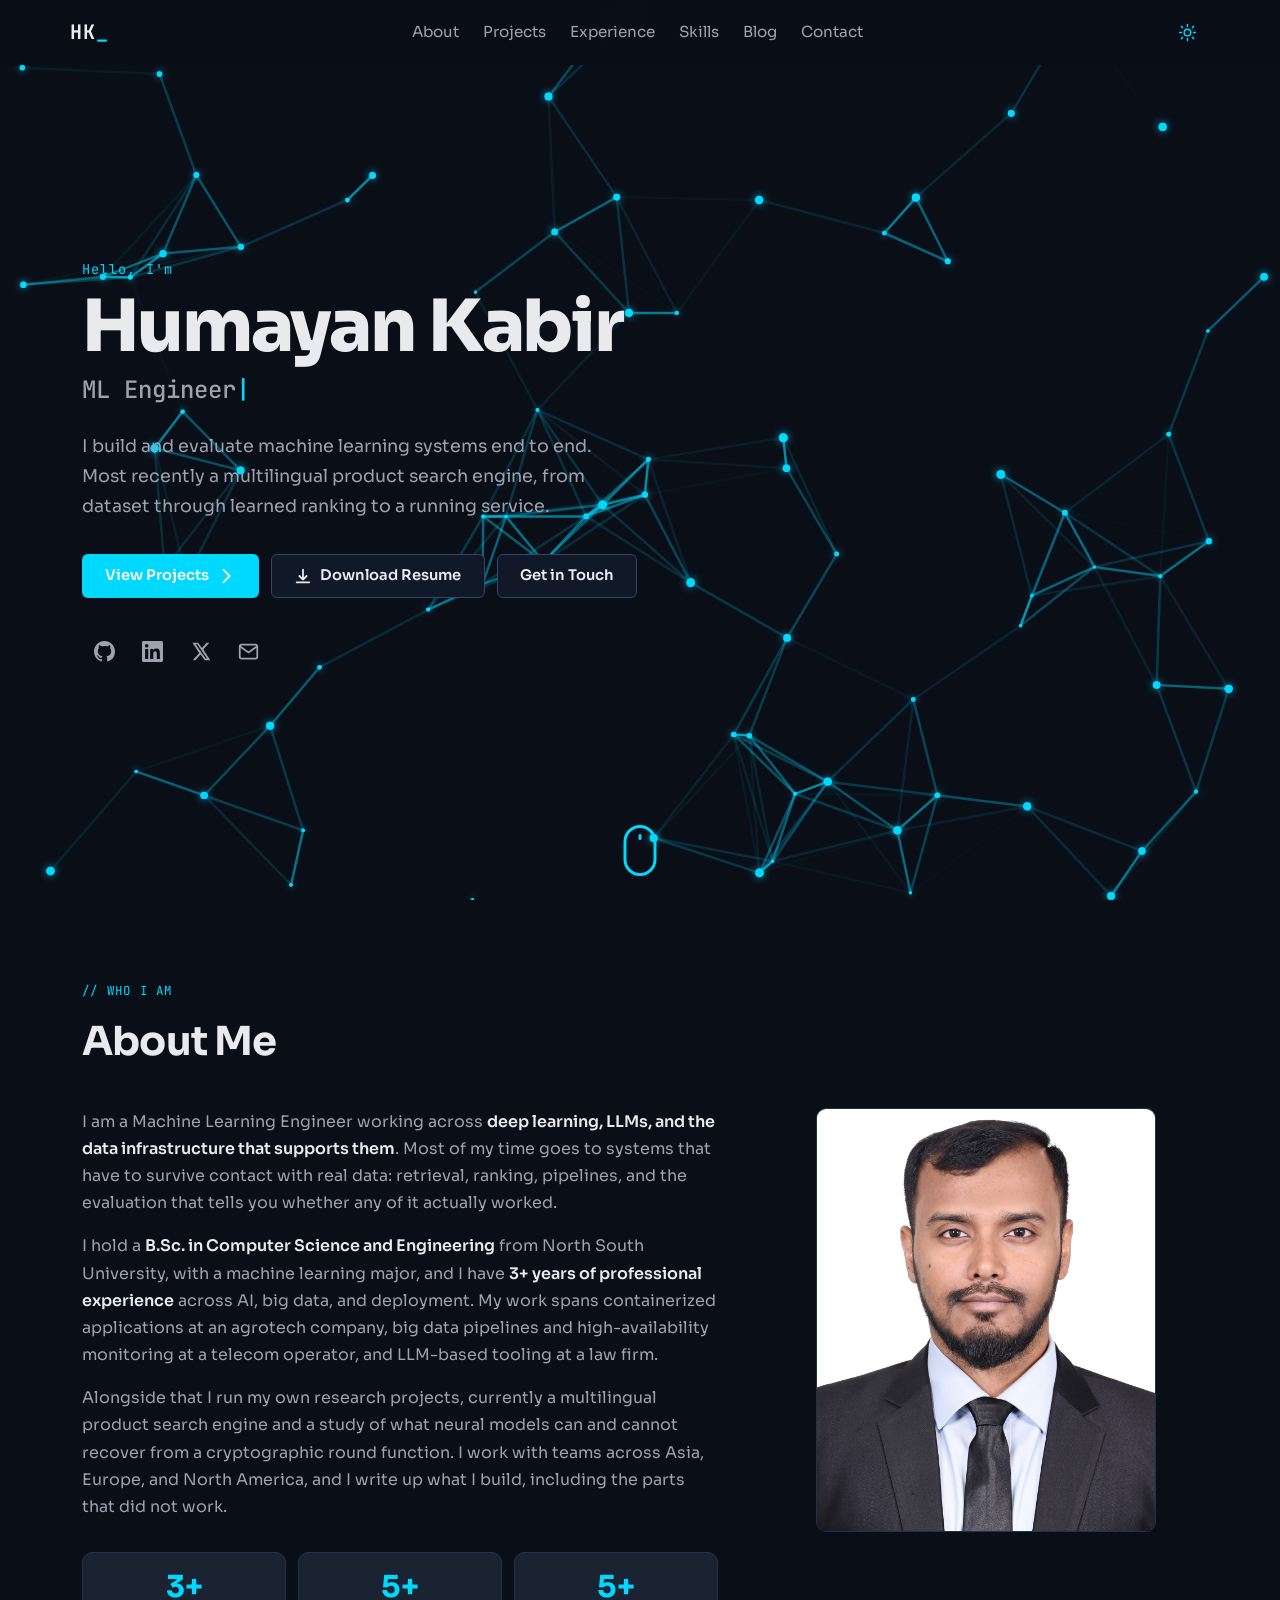
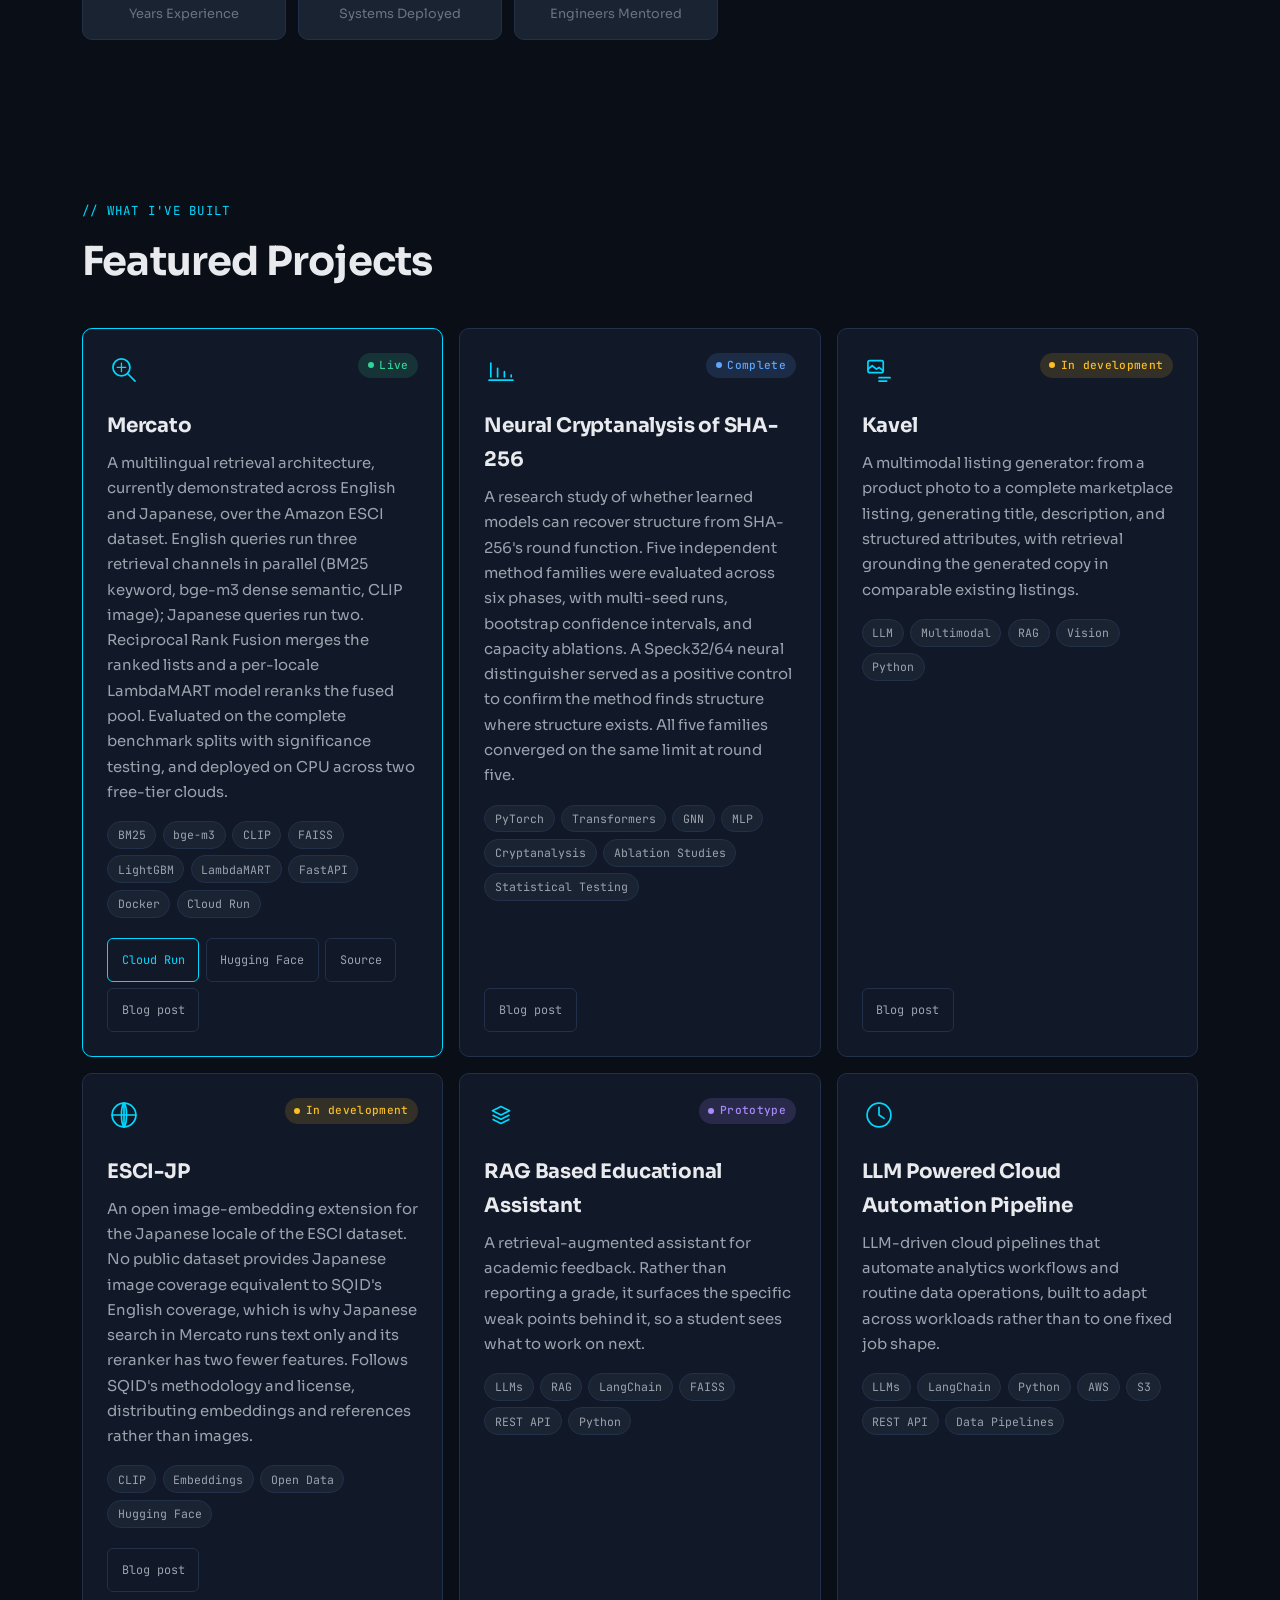
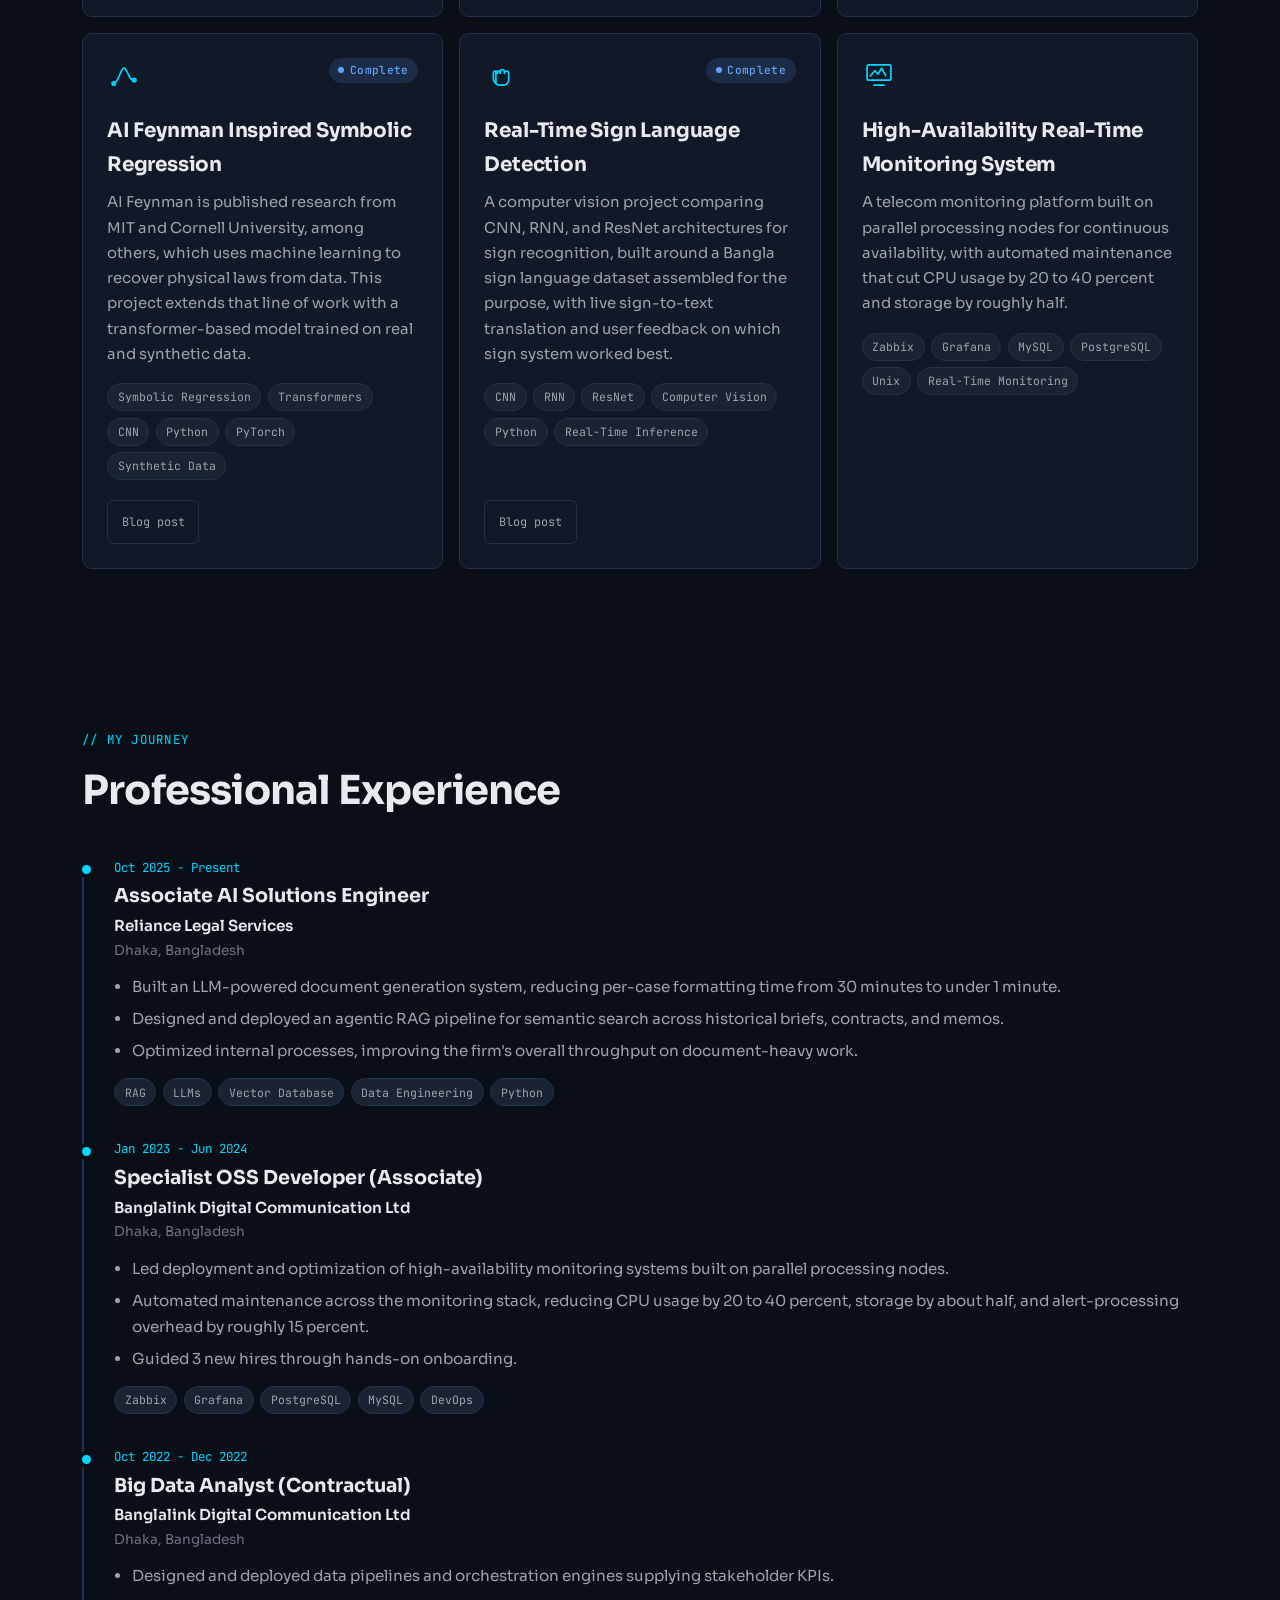
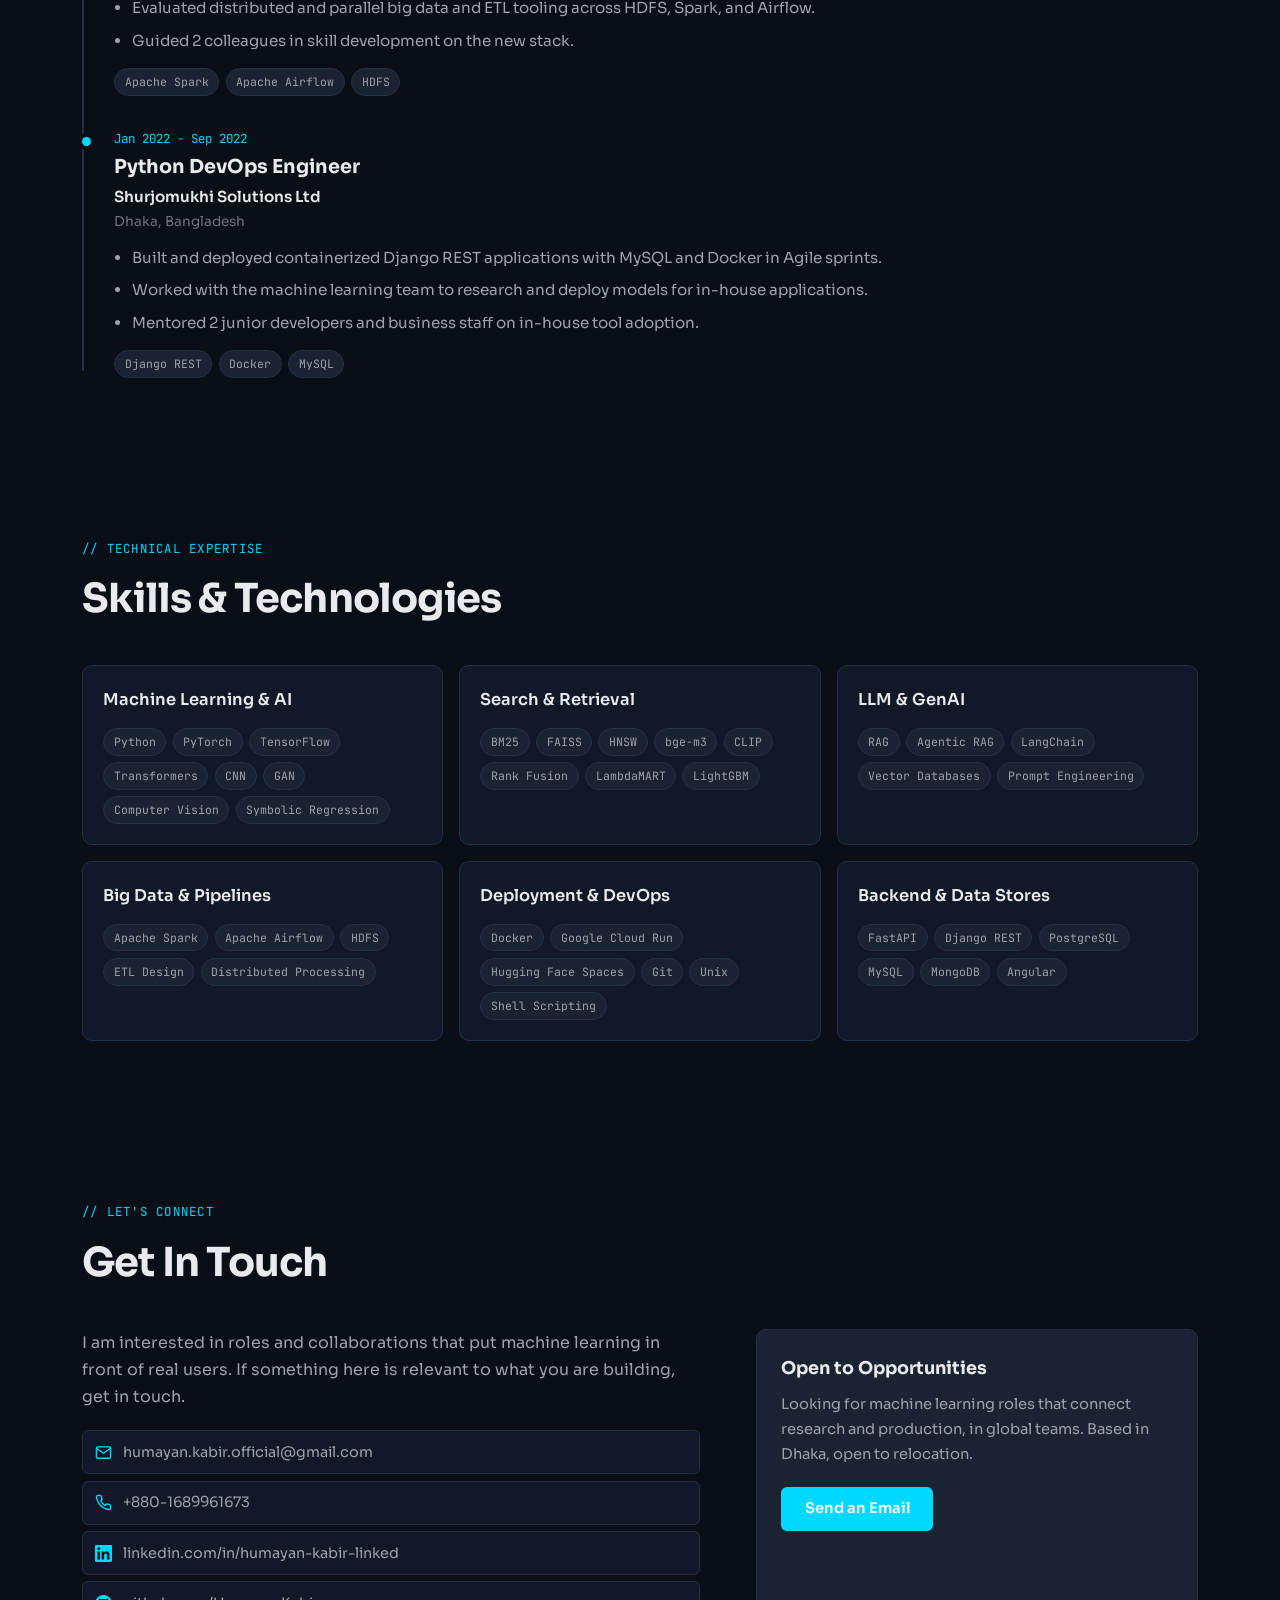
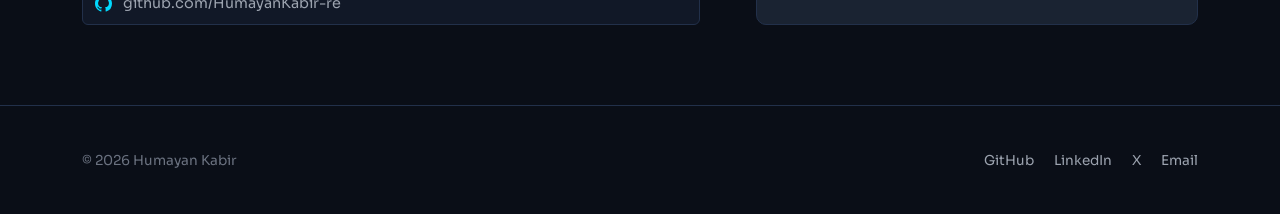
==== commit 71ff4140: "Design update." ====
--- a/index.html
+++ b/index.html
@@ -205,6 +205,9 @@
                             <svg width="21" height="21" viewBox="0 0 24 24" fill="currentColor">
                                 <path d="M20.447 20.452h-3.554v-5.569c0-1.328-.027-3.037-1.852-3.037-1.853 0-2.136 1.445-2.136 2.939v5.667H9.351V9h3.414v1.561h.046c.477-.9 1.637-1.85 3.37-1.85 3.601 0 4.267 2.37 4.267 5.455v6.286zM5.337 7.433c-1.144 0-2.063-.926-2.063-2.065 0-1.138.92-2.063 2.063-2.063 1.14 0 2.064.925 2.064 2.063 0 1.139-.925 2.065-2.064 2.065zm1.782 13.019H3.555V9h3.564v11.452zM22.225 0H1.771C.792 0 0 .774 0 1.729v20.542C0 23.227.792 24 1.771 24h20.451C23.2 24 24 23.227 24 22.271V1.729C24 .774 23.2 0 22.222 0h.003z"/>
                             </svg>
+                        </a>
+                        <a href="https://x.com/hk_on_x" target="_blank" rel="noopener" class="social-link" aria-label="X">
+                            <svg width="21" height="21" aria-hidden="true"><use href="#x"/></svg>
                         </a>
                         <a href="mailto:humayan.kabir.official@gmail.com" class="social-link" aria-label="Email">
                             <svg width="21" height="21" viewBox="0 0 24 24" fill="none" stroke="currentColor" stroke-width="2">
--- a/assets/css/styles.css
+++ b/assets/css/styles.css
@@ -328,6 +328,9 @@
     color: var(--text-secondary);
     cursor: pointer;
     transition: color var(--ease), background-color var(--ease);
+    /* outline: 1px solid var(--accent); */
+    /* border-radius: 2px; */
+    color: var(--accent);
 }
 
 .theme-toggle:hover,
@@ -539,10 +542,10 @@
 }
 
 .mouse {
-    width: 22px;
-    height: 34px;
+    width: 33px;
+    height: 51px;
     padding-top: 6px;
-    border: 2px solid var(--border-strong);
+    border: 3px solid var(--accent);
     border-radius: var(--radius-pill);
 }
 
@@ -785,6 +788,12 @@
     white-space: nowrap;
 }
 
+.tag:hover {
+    /* background: var(--accent-wash); */
+    color: var(--text--primary);
+    border-color: solid var(--accent);
+}
+
 /* --- Status chips ------------------------------------------------------ */
 
 .status {
@@ -836,14 +845,14 @@
 }
 
 .project-card:hover {
-    border-color: var(--border-strong);
+    border-color: var(--accent);
     box-shadow: var(--shadow-md);
     transform: translateY(-2px);
 }
 
 .project-card.featured {
     border-color: var(--accent);
-    box-shadow: 0 0 0 1px var(--accent);
+    box-shadow: 0 0 0 0px var(--accent);
 }
 
 .project-header {
@@ -940,6 +949,10 @@
     background: var(--surface-card);
 }
 
+.skill-group:hover {
+    border-color: var(--accent);
+}
+
 .skill-group h3 {
     margin-bottom: 0.85rem;
     font-family: var(--font-display);
@@ -1139,8 +1152,8 @@
     border-color: var(--accent-wash);
     box-shadow: var(--shadow-md);
     transform: translateY(-2px);
-    /* background: var(--accent-wash); */
-    color: var(--accent);
+    outline: 1px solid var(--accent);
+    outline-radius: var(--radius);
 }
 
 .post-card-art {
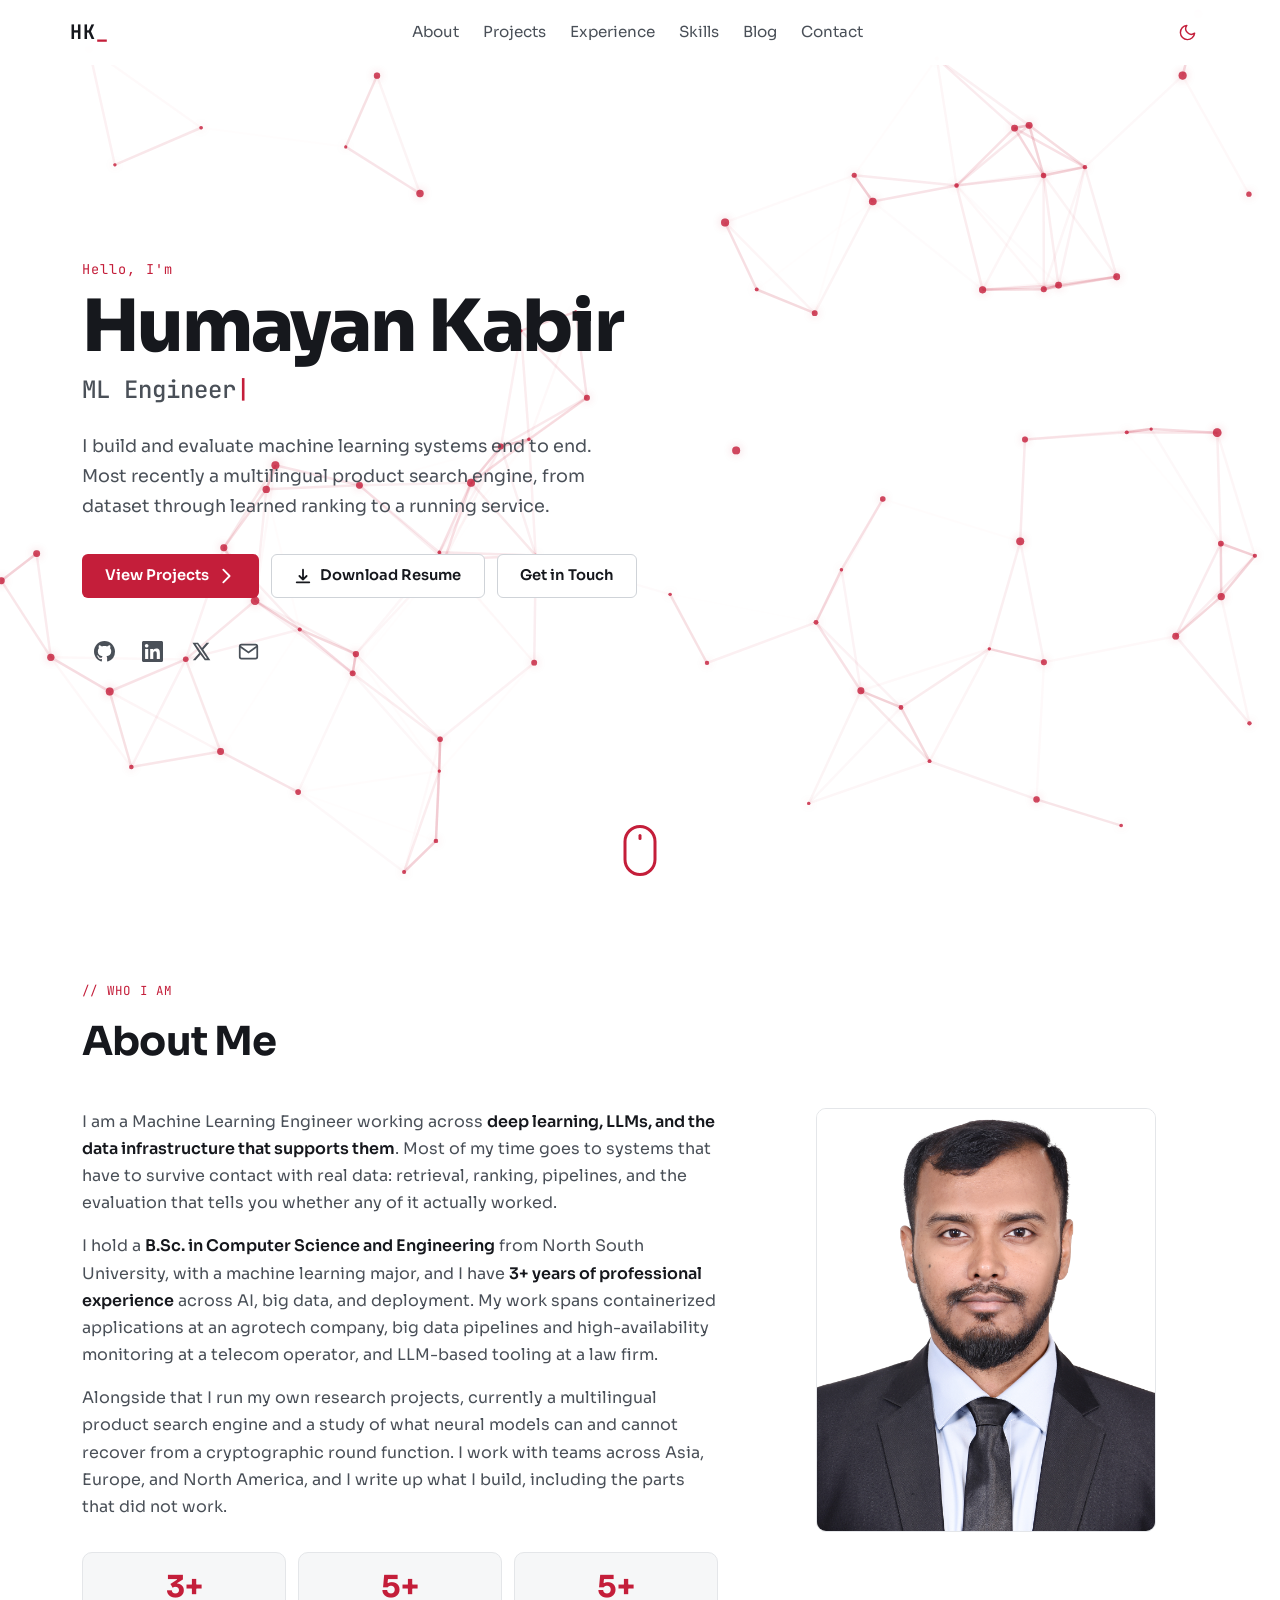
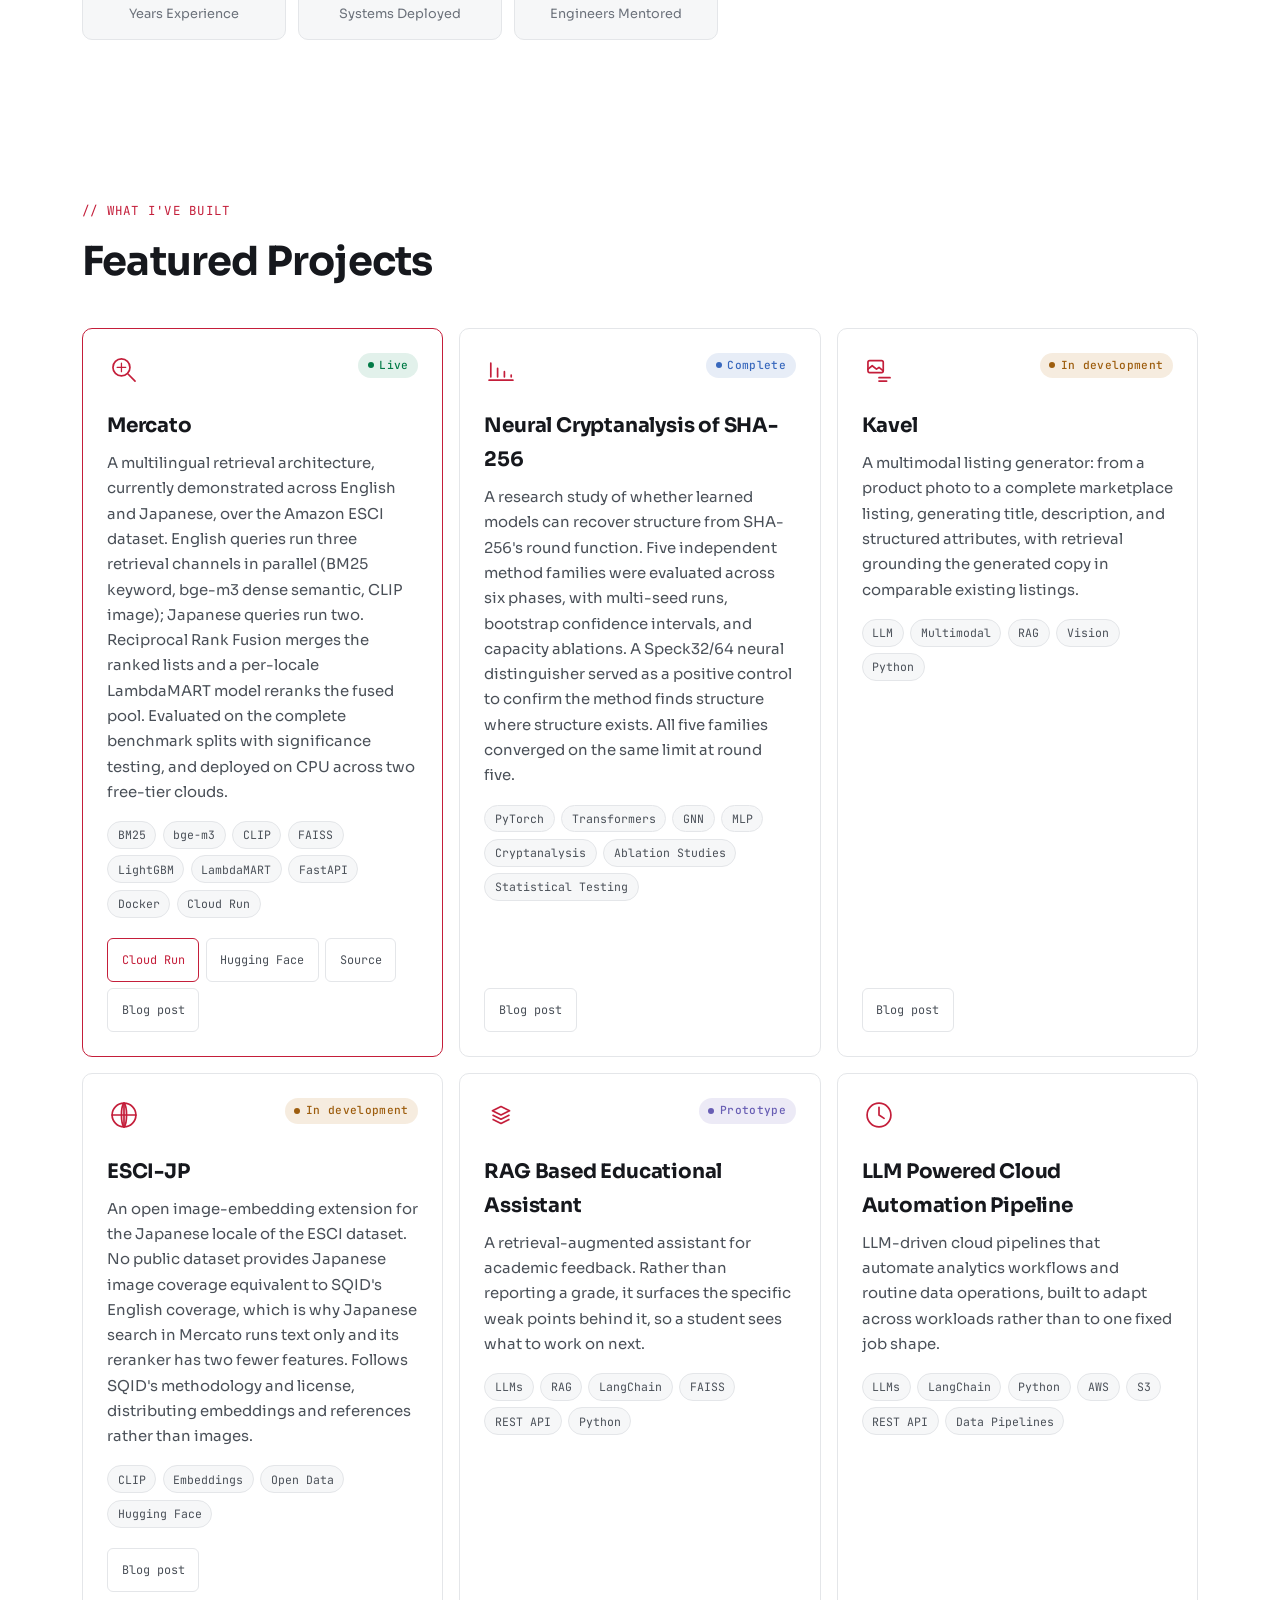
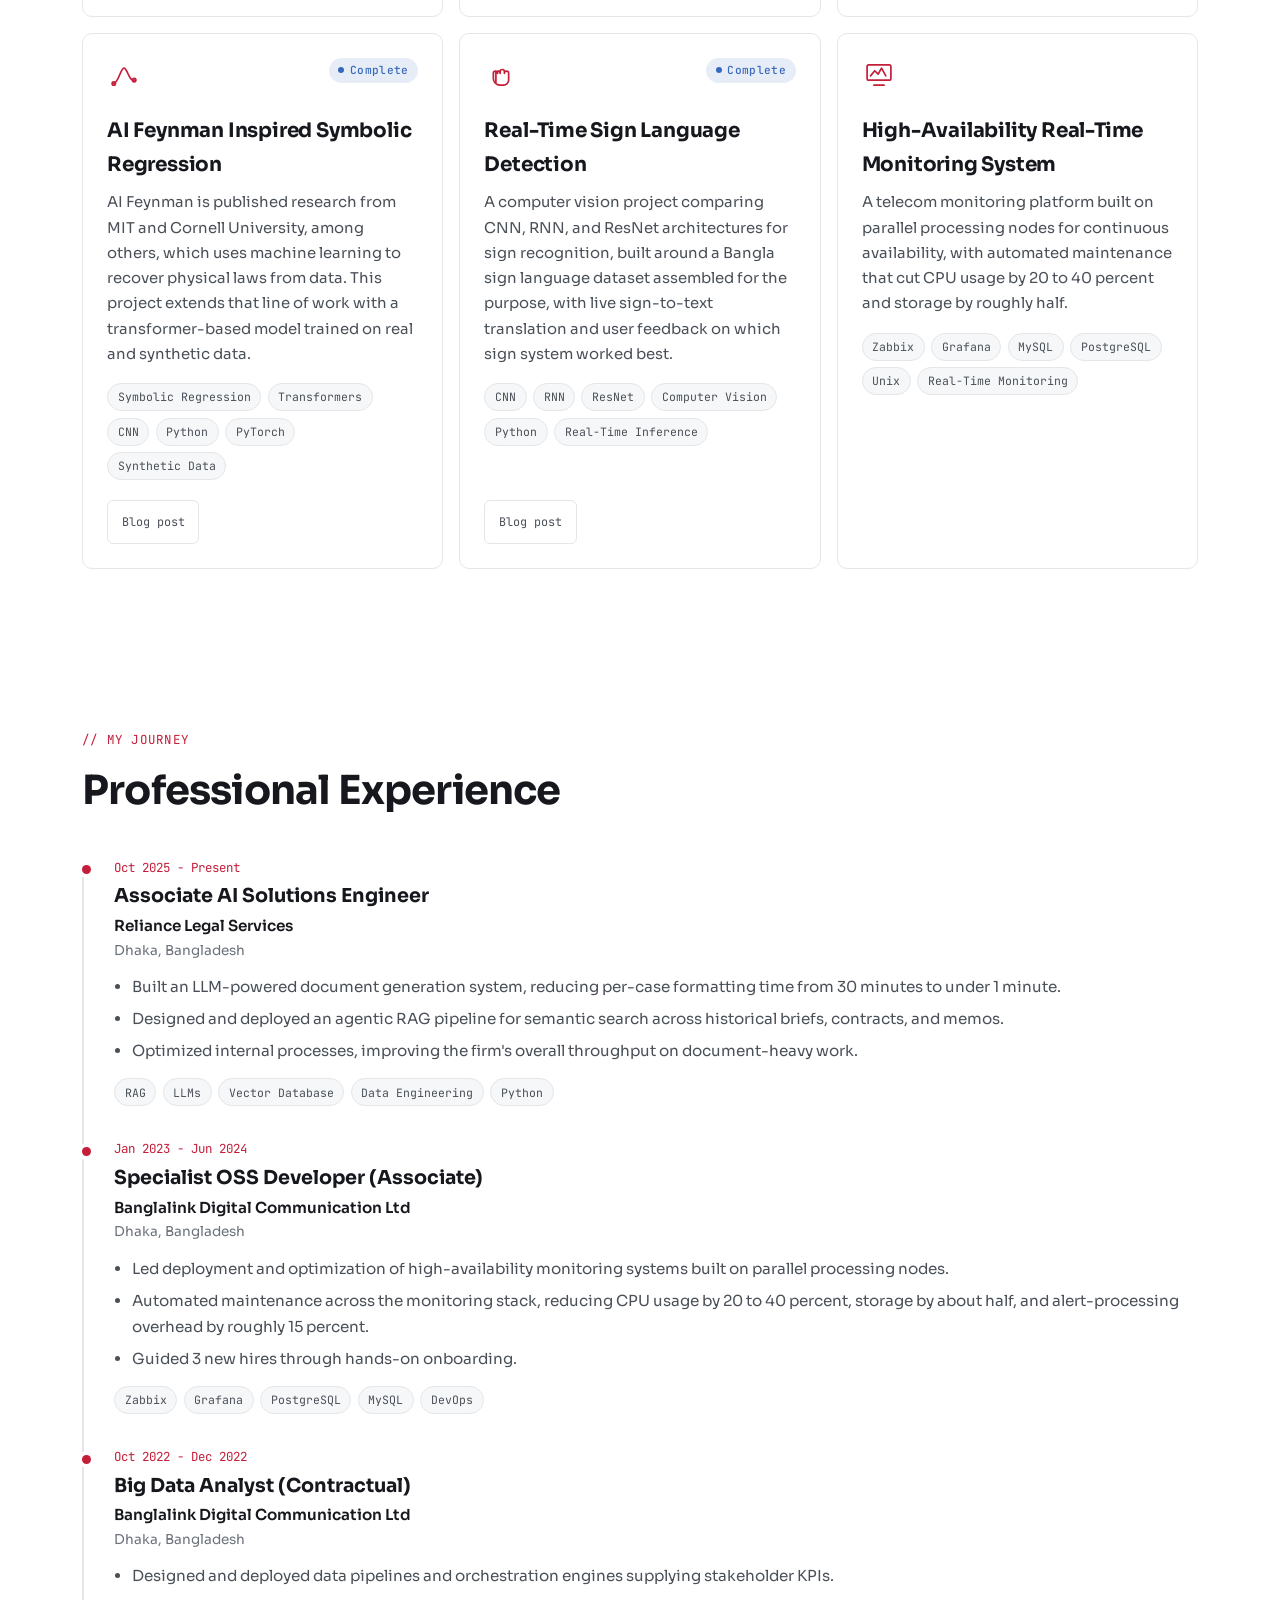
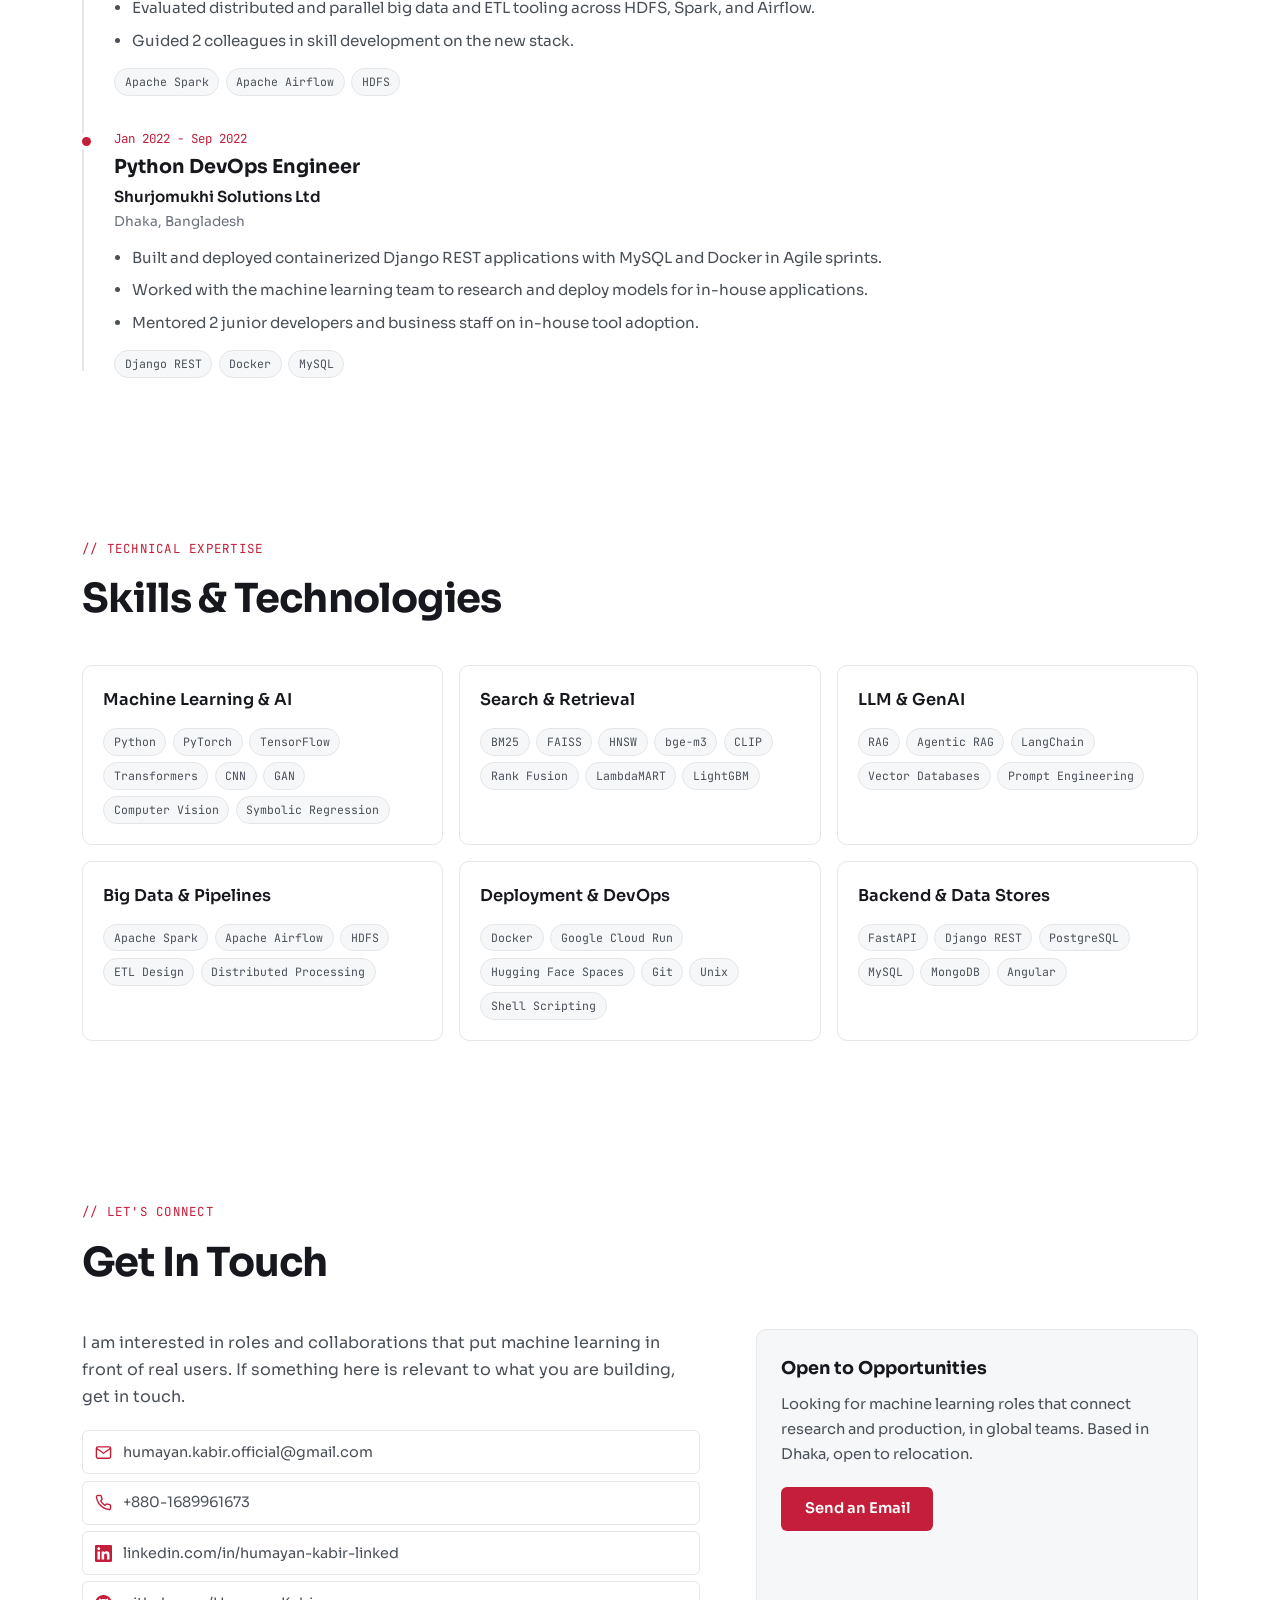
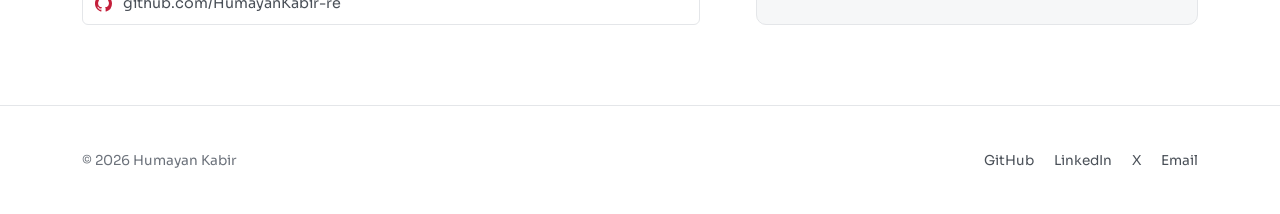
==== commit 1de78148: "Added the ESCI US Blog." ====
--- a/index.html
+++ b/index.html
@@ -27,6 +27,7 @@
     <meta property="twitter:description" content="Machine Learning Engineer in Dhaka, Bangladesh. Deep learning, LLMs, and data infrastructure, most recently a multilingual product search engine built and evaluated end to end.">
     <meta property="twitter:image" content="https://humayankabir-re.github.io/assets/img/profile-photo.jpg">
 
+    <link rel="canonical" href="https://humayankabir-re.github.io/">
     <link rel="icon" href="data:image/svg+xml,<svg xmlns='http://www.w3.org/2000/svg' viewBox='0 0 64 64'><rect width='64' height='64' rx='12' fill='%23c41e3a'/><text x='32' y='43' font-family='monospace' font-size='30' font-weight='700' fill='%23fff' text-anchor='middle'>HK</text></svg>">
 
     <link rel="preconnect" href="https://fonts.googleapis.com">
@@ -39,8 +40,11 @@
         (function () {
             var stored = null;
             try { stored = localStorage.getItem('theme'); } catch (e) {}
-            if (!stored && window.matchMedia('(prefers-color-scheme: light)').matches) stored = 'light';
-            document.documentElement.dataset.theme = stored === 'light' ? 'dark' : 'light';
+            // Explicit choice wins. Otherwise follow the device, so a visitor in dark mode is not hit with a white screen. Light is the fallback.
+            if (!stored) {
+                stored = window.matchMedia('(prefers-color-scheme: dark)').matches ? 'dark' : 'light';
+            }
+            document.documentElement.dataset.theme = stored === 'dark' ? 'dark' : 'light';
         })();
     </script>
 </head>
@@ -136,7 +140,7 @@
 
     <a href="#main-content" class="skip-to-content">Skip to main content</a>
 
-    <nav class="nav" id="navbar">
+    <nav class="nav" id="navbar" aria-label="Primary">
         <div class="nav-container">
             <a href="#hero" class="nav-logo">HK<span class="cursor-blink">_</span></a>
             <div class="nav-menu" id="navMenu">
@@ -149,13 +153,8 @@
             </div>
             <div class="nav-actions">
                 <button class="theme-toggle" type="button" aria-label="Switch to dark theme">
-                    <svg class="icon-moon" width="19" height="19" viewBox="0 0 24 24" fill="none" stroke="currentColor" stroke-width="1.8" stroke-linecap="round" stroke-linejoin="round">
-                        <path d="M21 12.8A9 9 0 1 1 11.2 3a7 7 0 0 0 9.8 9.8z"/>
-                    </svg>
-                    <svg class="icon-sun" width="19" height="19" viewBox="0 0 24 24" fill="none" stroke="currentColor" stroke-width="1.8" stroke-linecap="round" stroke-linejoin="round">
-                        <circle cx="12" cy="12" r="4.2"/>
-                        <path d="M12 2v2.4M12 19.6V22M4.2 4.2l1.7 1.7M18.1 18.1l1.7 1.7M2 12h2.4M19.6 12H22M4.2 19.8l1.7-1.7M18.1 5.9l1.7-1.7"/>
-                    </svg>
+                    <svg class="icon-moon" width="19" height="19" aria-hidden="true"><use href="#moon"/></svg>
+                    <svg class="icon-sun" width="19" height="19" aria-hidden="true"><use href="#sun"/></svg>
                 </button>
                 <button class="nav-toggle" id="navToggle" type="button" aria-label="Toggle navigation" aria-expanded="false" aria-controls="navMenu">
                     <span></span><span></span><span></span>
@@ -183,37 +182,26 @@
                     <div class="hero-cta">
                         <a href="#projects" class="btn btn-primary">
                             <span>View Projects</span>
-                            <svg width="18" height="18" viewBox="0 0 20 20" fill="none">
-                                <path d="M7 3L14 10L7 17" stroke="currentColor" stroke-width="2" stroke-linecap="round" stroke-linejoin="round"/>
-                            </svg>
+                            <svg width="18" height="18" aria-hidden="true"><use href="#chevron-right"/></svg>
                         </a>
                         <a href="assets/Humayan_Kabir_Resume.pdf" class="btn btn-secondary" download>
-                            <svg width="18" height="18" viewBox="0 0 20 20" fill="none" stroke="currentColor" stroke-width="2">
-                                <path d="M10 3v11m0 0l-4-4m4 4l4-4M3 17h14" stroke-linecap="round" stroke-linejoin="round"/>
-                            </svg>
+                            <svg width="18" height="18" aria-hidden="true"><use href="#download"/></svg>
                             <span>Download Resume</span>
                         </a>
                         <a href="#contact" class="btn btn-secondary">Get in Touch</a>
                     </div>
                     <div class="hero-social">
                         <a href="https://github.com/HumayanKabir-re" target="_blank" rel="noopener" class="social-link" aria-label="GitHub">
-                            <svg width="21" height="21" viewBox="0 0 24 24" fill="currentColor">
-                                <path d="M12 0C5.37 0 0 5.37 0 12c0 5.31 3.435 9.795 8.205 11.385.6.105.825-.255.825-.57 0-.285-.015-1.23-.015-2.235-3.015.555-3.795-.735-4.035-1.41-.135-.345-.72-1.41-1.23-1.695-.42-.225-1.02-.78-.015-.795.945-.015 1.62.87 1.845 1.23 1.08 1.815 2.805 1.305 3.495.99.105-.78.42-1.305.765-1.605-2.67-.3-5.46-1.335-5.46-5.925 0-1.305.465-2.385 1.23-3.225-.12-.3-.54-1.53.12-3.18 0 0 1.005-.315 3.3 1.23.96-.27 1.98-.405 3-.405s2.04.135 3 .405c2.295-1.56 3.3-1.23 3.3-1.23.66 1.65.24 2.88.12 3.18.765.84 1.23 1.905 1.23 3.225 0 4.605-2.805 5.625-5.475 5.925.435.375.81 1.095.81 2.22 0 1.605-.015 2.895-.015 3.3 0 .315.225.69.825.57A12.02 12.02 0 0024 12c0-6.63-5.37-12-12-12z"/>
-                            </svg>
+                            <svg width="21" height="21" aria-hidden="true"><use href="#github"/></svg>
                         </a>
                         <a href="https://linkedin.com/in/humayan-kabir-linked" target="_blank" rel="noopener" class="social-link" aria-label="LinkedIn">
-                            <svg width="21" height="21" viewBox="0 0 24 24" fill="currentColor">
-                                <path d="M20.447 20.452h-3.554v-5.569c0-1.328-.027-3.037-1.852-3.037-1.853 0-2.136 1.445-2.136 2.939v5.667H9.351V9h3.414v1.561h.046c.477-.9 1.637-1.85 3.37-1.85 3.601 0 4.267 2.37 4.267 5.455v6.286zM5.337 7.433c-1.144 0-2.063-.926-2.063-2.065 0-1.138.92-2.063 2.063-2.063 1.14 0 2.064.925 2.064 2.063 0 1.139-.925 2.065-2.064 2.065zm1.782 13.019H3.555V9h3.564v11.452zM22.225 0H1.771C.792 0 0 .774 0 1.729v20.542C0 23.227.792 24 1.771 24h20.451C23.2 24 24 23.227 24 22.271V1.729C24 .774 23.2 0 22.222 0h.003z"/>
-                            </svg>
+                            <svg width="21" height="21" aria-hidden="true"><use href="#linkedin"/></svg>
                         </a>
                         <a href="https://x.com/hk_on_x" target="_blank" rel="noopener" class="social-link" aria-label="X">
                             <svg width="21" height="21" aria-hidden="true"><use href="#x"/></svg>
                         </a>
                         <a href="mailto:humayan.kabir.official@gmail.com" class="social-link" aria-label="Email">
-                            <svg width="21" height="21" viewBox="0 0 24 24" fill="none" stroke="currentColor" stroke-width="2">
-                                <path d="M4 4h16c1.1 0 2 .9 2 2v12c0 1.1-.9 2-2 2H4c-1.1 0-2-.9-2-2V6c0-1.1.9-2 2-2z"/>
-                                <polyline points="22,6 12,13 2,6"/>
-                            </svg>
+                            <svg width="21" height="21" aria-hidden="true"><use href="#mail"/></svg>
                         </a>
                     </div>
                 </div>
@@ -286,11 +274,7 @@
                 <article class="project-card featured" data-animate>
                     <div class="project-header">
                         <div class="project-icon">
-                            <svg width="34" height="34" viewBox="0 0 40 40" fill="none" stroke="currentColor" stroke-width="2" stroke-linecap="round">
-                                <circle cx="17" cy="17" r="10"/>
-                                <path d="M25 25l8 8"/>
-                                <path d="M12 17h10M17 12v10" stroke-width="1.5"/>
-                            </svg>
+                            <svg width="34" height="34" aria-hidden="true"><use href="#search"/></svg>
                         </div>
                         <span class="status status-live">Live</span>
                     </div>
@@ -325,10 +309,7 @@
                 <article class="project-card" data-animate>
                     <div class="project-header">
                         <div class="project-icon">
-                            <svg width="34" height="34" viewBox="0 0 40 40" fill="none" stroke="currentColor" stroke-width="2" stroke-linecap="round" stroke-linejoin="round">
-                                <path d="M8 28V12M16 28V18M24 28V22M32 28V26"/>
-                                <path d="M6 32h28"/>
-                            </svg>
+                            <svg width="34" height="34" aria-hidden="true"><use href="#bars"/></svg>
                         </div>
                         <span class="status status-complete">Complete</span>
                     </div>
@@ -357,11 +338,7 @@
                 <article class="project-card" data-animate>
                     <div class="project-header">
                         <div class="project-icon">
-                            <svg width="34" height="34" viewBox="0 0 40 40" fill="none" stroke="currentColor" stroke-width="2" stroke-linecap="round" stroke-linejoin="round">
-                                <rect x="7" y="9" width="18" height="14" rx="2"/>
-                                <path d="M7 19l5-4 5 4 3-2 5 4"/>
-                                <path d="M20 29h13M20 33h9"/>
-                            </svg>
+                            <svg width="34" height="34" aria-hidden="true"><use href="#image-text"/></svg>
                         </div>
                         <span class="status status-progress">In development</span>
                     </div>
@@ -386,11 +363,7 @@
                 <article class="project-card" data-animate>
                     <div class="project-header">
                         <div class="project-icon">
-                            <svg width="34" height="34" viewBox="0 0 40 40" fill="none" stroke="currentColor" stroke-width="2" stroke-linecap="round" stroke-linejoin="round">
-                                <path d="M20 6v28M6 20h28"/>
-                                <circle cx="20" cy="20" r="14"/>
-                                <path d="M20 6c4 4 4 24 0 28M20 6c-4 4-4 24 0 28"/>
-                            </svg>
+                            <svg width="34" height="34" aria-hidden="true"><use href="#globe"/></svg>
                         </div>
                         <span class="status status-progress">In development</span>
                     </div>
@@ -416,11 +389,7 @@
                 <article class="project-card" data-animate>
                     <div class="project-header">
                         <div class="project-icon">
-                            <svg width="34" height="34" viewBox="0 0 40 40" fill="none" stroke="currentColor" stroke-width="2" stroke-linejoin="round">
-                                <path d="M10 15 L20 10 L30 15 L20 20 Z"/>
-                                <path d="M10 20 L20 25 L30 20"/>
-                                <path d="M10 25 L20 30 L30 25"/>
-                            </svg>
+                            <svg width="34" height="34" aria-hidden="true"><use href="#layers"/></svg>
                         </div>
                         <span class="status status-prototype">Prototype</span>
                     </div>
@@ -442,10 +411,7 @@
                 <article class="project-card" data-animate>
                     <div class="project-header">
                         <div class="project-icon">
-                            <svg width="34" height="34" viewBox="0 0 40 40" fill="none" stroke="currentColor" stroke-width="2" stroke-linecap="round">
-                                <circle cx="20" cy="20" r="14"/>
-                                <path d="M20 11v9l6 4"/>
-                            </svg>
+                            <svg width="34" height="34" aria-hidden="true"><use href="#clock"/></svg>
                         </div>
                     </div>
                     <h3 class="project-title">LLM Powered Cloud Automation Pipeline</h3>
@@ -467,11 +433,7 @@
                 <article class="project-card" data-animate>
                     <div class="project-header">
                         <div class="project-icon">
-                            <svg width="34" height="34" viewBox="0 0 40 40" fill="none" stroke="currentColor" stroke-width="2" stroke-linecap="round" stroke-linejoin="round">
-                                <path d="M8 30c6-2 8-18 12-18s6 16 12 14"/>
-                                <circle cx="8" cy="30" r="2"/>
-                                <circle cx="32" cy="26" r="2"/>
-                            </svg>
+                            <svg width="34" height="34" aria-hidden="true"><use href="#curve"/></svg>
                         </div>
                         <span class="status status-complete">Complete</span>
                     </div>
@@ -497,9 +459,7 @@
                 <article class="project-card" data-animate>
                     <div class="project-header">
                         <div class="project-icon">
-                            <svg width="34" height="34" viewBox="0 0 40 40" fill="none" stroke="currentColor" stroke-width="2" stroke-linecap="round" stroke-linejoin="round">
-                                <path d="M14 30V18a2.5 2.5 0 015 0v-2a2.5 2.5 0 015 0v2a2.5 2.5 0 015 0v8a6 6 0 01-6 6h-4a8 8 0 01-8-8v-6a2.5 2.5 0 015 0"/>
-                            </svg>
+                            <svg width="34" height="34" aria-hidden="true"><use href="#hand"/></svg>
                         </div>
                         <span class="status status-complete">Complete</span>
                     </div>
@@ -525,10 +485,7 @@
                 <article class="project-card" data-animate>
                     <div class="project-header">
                         <div class="project-icon">
-                            <svg width="34" height="34" viewBox="0 0 40 40" fill="none" stroke="currentColor" stroke-width="2" stroke-linecap="round" stroke-linejoin="round">
-                                <rect x="6" y="8" width="28" height="18" rx="2"/>
-                                <path d="M10 21l5-6 4 4 4-7 5 9M14 32h12"/>
-                            </svg>
+                            <svg width="34" height="34" aria-hidden="true"><use href="#monitor"/></svg>
                         </div>
                     </div>
                     <h3 class="project-title">High-Availability Real-Time Monitoring System</h3>
@@ -735,28 +692,19 @@
                     </p>
                     <div class="contact-list">
                         <a href="mailto:humayan.kabir.official@gmail.com" class="contact-item" data-copy="humayan.kabir.official@gmail.com">
-                            <svg width="17" height="17" viewBox="0 0 24 24" fill="none" stroke="currentColor" stroke-width="2">
-                                <path d="M4 4h16c1.1 0 2 .9 2 2v12c0 1.1-.9 2-2 2H4c-1.1 0-2-.9-2-2V6c0-1.1.9-2 2-2z"/>
-                                <polyline points="22,6 12,13 2,6"/>
-                            </svg>
+                            <svg width="17" height="17" aria-hidden="true"><use href="#mail"/></svg>
                             <span class="copy-label">humayan.kabir.official@gmail.com</span>
                         </a>
                         <a href="tel:+8801689961673" class="contact-item" data-copy="+8801689961673">
-                            <svg width="17" height="17" viewBox="0 0 24 24" fill="none" stroke="currentColor" stroke-width="2">
-                                <path d="M22 16.9v3a2 2 0 01-2.2 2 19.8 19.8 0 01-8.6-3.1 19.5 19.5 0 01-6-6A19.8 19.8 0 012.1 4.2 2 2 0 014.1 2h3a2 2 0 012 1.7c.1 1 .4 1.9.7 2.8a2 2 0 01-.5 2.1L8.1 9.9a16 16 0 006 6l1.3-1.2a2 2 0 012.1-.5c.9.3 1.8.6 2.8.7a2 2 0 011.7 2z"/>
-                            </svg>
+                            <svg width="17" height="17" aria-hidden="true"><use href="#phone"/></svg>
                             <span class="copy-label">+880-1689961673</span>
                         </a>
                         <a href="https://linkedin.com/in/humayan-kabir-linked" target="_blank" rel="noopener" class="contact-item">
-                            <svg width="17" height="17" viewBox="0 0 24 24" fill="currentColor">
-                                <path d="M20.447 20.452h-3.554v-5.569c0-1.328-.027-3.037-1.852-3.037-1.853 0-2.136 1.445-2.136 2.939v5.667H9.351V9h3.414v1.561h.046c.477-.9 1.637-1.85 3.37-1.85 3.601 0 4.267 2.37 4.267 5.455v6.286zM5.337 7.433c-1.144 0-2.063-.926-2.063-2.065 0-1.138.92-2.063 2.063-2.063 1.14 0 2.064.925 2.064 2.063 0 1.139-.925 2.065-2.064 2.065zm1.782 13.019H3.555V9h3.564v11.452zM22.225 0H1.771C.792 0 0 .774 0 1.729v20.542C0 23.227.792 24 1.771 24h20.451C23.2 24 24 23.227 24 22.271V1.729C24 .774 23.2 0 22.222 0h.003z"/>
-                            </svg>
+                            <svg width="17" height="17" aria-hidden="true"><use href="#linkedin"/></svg>
                             <span>linkedin.com/in/humayan-kabir-linked</span>
                         </a>
                         <a href="https://github.com/HumayanKabir-re" target="_blank" rel="noopener" class="contact-item">
-                            <svg width="17" height="17" viewBox="0 0 24 24" fill="currentColor">
-                                <path d="M12 0C5.37 0 0 5.37 0 12c0 5.31 3.435 9.795 8.205 11.385.6.105.825-.255.825-.57 0-.285-.015-1.23-.015-2.235-3.015.555-3.795-.735-4.035-1.41-.135-.345-.72-1.41-1.23-1.695-.42-.225-1.02-.78-.015-.795.945-.015 1.62.87 1.845 1.23 1.08 1.815 2.805 1.305 3.495.99.105-.78.42-1.305.765-1.605-2.67-.3-5.46-1.335-5.46-5.925 0-1.305.465-2.385 1.23-3.225-.12-.3-.54-1.53.12-3.18 0 0 1.005-.315 3.3 1.23.96-.27 1.98-.405 3-.405s2.04.135 3 .405c2.295-1.56 3.3-1.23 3.3-1.23.66 1.65.24 2.88.12 3.18.765.84 1.23 1.905 1.23 3.225 0 4.605-2.805 5.625-5.475 5.925.435.375.81 1.095.81 2.22 0 1.605-.015 2.895-.015 3.3 0 .315.225.69.825.57A12.02 12.02 0 0024 12c0-6.63-5.37-12-12-12z"/>
-                            </svg>
+                            <svg width="17" height="17" aria-hidden="true"><use href="#github"/></svg>
                             <span>github.com/HumayanKabir-re</span>
                         </a>
                     </div>
@@ -788,9 +736,7 @@
     </footer>
 
     <button id="backToTop" class="back-to-top" type="button" aria-label="Back to top">
-        <svg width="20" height="20" viewBox="0 0 24 24" fill="none" stroke="currentColor" stroke-width="2">
-            <path d="M12 19V5M5 12l7-7 7 7" stroke-linecap="round" stroke-linejoin="round"/>
-        </svg>
+        <svg width="20" height="20" aria-hidden="true"><use href="#arrow-up"/></svg>
     </button>
 
     <script src="assets/js/main.js"></script>
--- a/assets/css/styles.css
+++ b/assets/css/styles.css
@@ -32,11 +32,12 @@
 
     --text-primary: #16181d;
     --text-secondary: #4a5058;
-    --text-muted: #767c85;
+    --text-muted: #6c727b;
 
     --accent: #c41e3a;
     --accent-hover: #a3182f;
     --accent-wash: rgba(196, 30, 58, 0.07);
+    --on-accent: #ffffff;
 
     --border: #e4e6e9;
     --border-strong: #cfd3d8;
@@ -77,11 +78,12 @@
 
     --text-primary: #e8eaed;
     --text-secondary: #9ca3af;
-    --text-muted: #6b7280;
+    --text-muted: #838a98;
 
     --accent: #00d9ff;
     --accent-hover: #5ce6ff;
     --accent-wash: rgba(0, 217, 255, 0.1);
+    --on-accent: #0a0e17;
 
     --border: #22304a;
     --border-strong: #33456a;
@@ -159,7 +161,7 @@
     padding: 0.75rem 1.25rem;
     background: var(--accent);
     border-radius: 0 0 var(--radius-sm) var(--radius-sm);
-    color: #fff;
+    color: var(--on-accent);
     font-size: 0.9rem;
 }
 
@@ -494,7 +496,7 @@
 
 .btn-primary {
     background: var(--accent);
-    color: #fff;
+    color: var(--on-accent);
 }
 
 .btn-primary:hover {
@@ -790,7 +792,8 @@
 
 .tag:hover {
     /* background: var(--accent-wash); */
-    color: var(--text--primary);
+    background: var(var(--surface-raised) * 10%);
+    color: solid var(--text--primary);
     border-color: solid var(--accent);
 }
 
@@ -817,10 +820,10 @@
     background: currentColor;
 }
 
-.status-live       { background: rgba(22, 143, 91, 0.12); color: #168f5b; }
-.status-complete   { background: rgba(58, 106, 191, 0.12); color: #3a6abf; }
-.status-progress   { background: rgba(191, 124, 30, 0.14); color: #a9691a; }
-.status-prototype  { background: rgba(120, 110, 190, 0.14); color: #6c62b8; }
+.status-live       { background: rgba(22, 143, 91, 0.12); color: #027b47; }
+.status-complete   { background: rgba(58, 106, 191, 0.12); color: #3868bd; }
+.status-progress   { background: rgba(191, 124, 30, 0.14); color: #9d5d0e; }
+.status-prototype  { background: rgba(120, 110, 190, 0.14); color: #685eb4; }
 
 [data-theme="dark"] .status-live      { background: rgba(52, 211, 153, 0.14); color: #34d399; }
 [data-theme="dark"] .status-complete  { background: rgba(96, 165, 250, 0.14); color: #60a5fa; }
@@ -1139,6 +1142,7 @@
 }
 
 .post-card {
+    position: relative;
     display: flex;
     flex-direction: column;
     border: 1px solid var(--border);
@@ -1153,7 +1157,14 @@
     box-shadow: var(--shadow-md);
     transform: translateY(-2px);
     outline: 1px solid var(--accent);
-    outline-radius: var(--radius);
+    /* border-radius: var(--radius); */
+}
+
+/* One anchor covers the whole card. Nesting a second <a> is invalid and the browser recovers by splitting it, which leaves most of the card dead. */
+.post-card-title a::after {
+    content: "";
+    position: absolute;
+    inset: 0;
 }
 
 .post-card-art {
@@ -1442,10 +1453,21 @@
 }
 
 
+/* 
+Figures render at their intrinsic size. 
+Below the min-width the wrapper pans rather than scaling the diagram down until its labels are unreadable. 
+*/
+.figure-scroll {
+    overflow-x: auto;
+}
+
 figure svg {
     display: block;
-    width: 100%;
+    width: auto;
+    min-width: 560px;
+    max-width: 100%;
     height: auto;
+    margin: 0 auto;
     border: 1px solid var(--border);
     border-radius: var(--radius-sm);
     background: var(--surface-sunken);
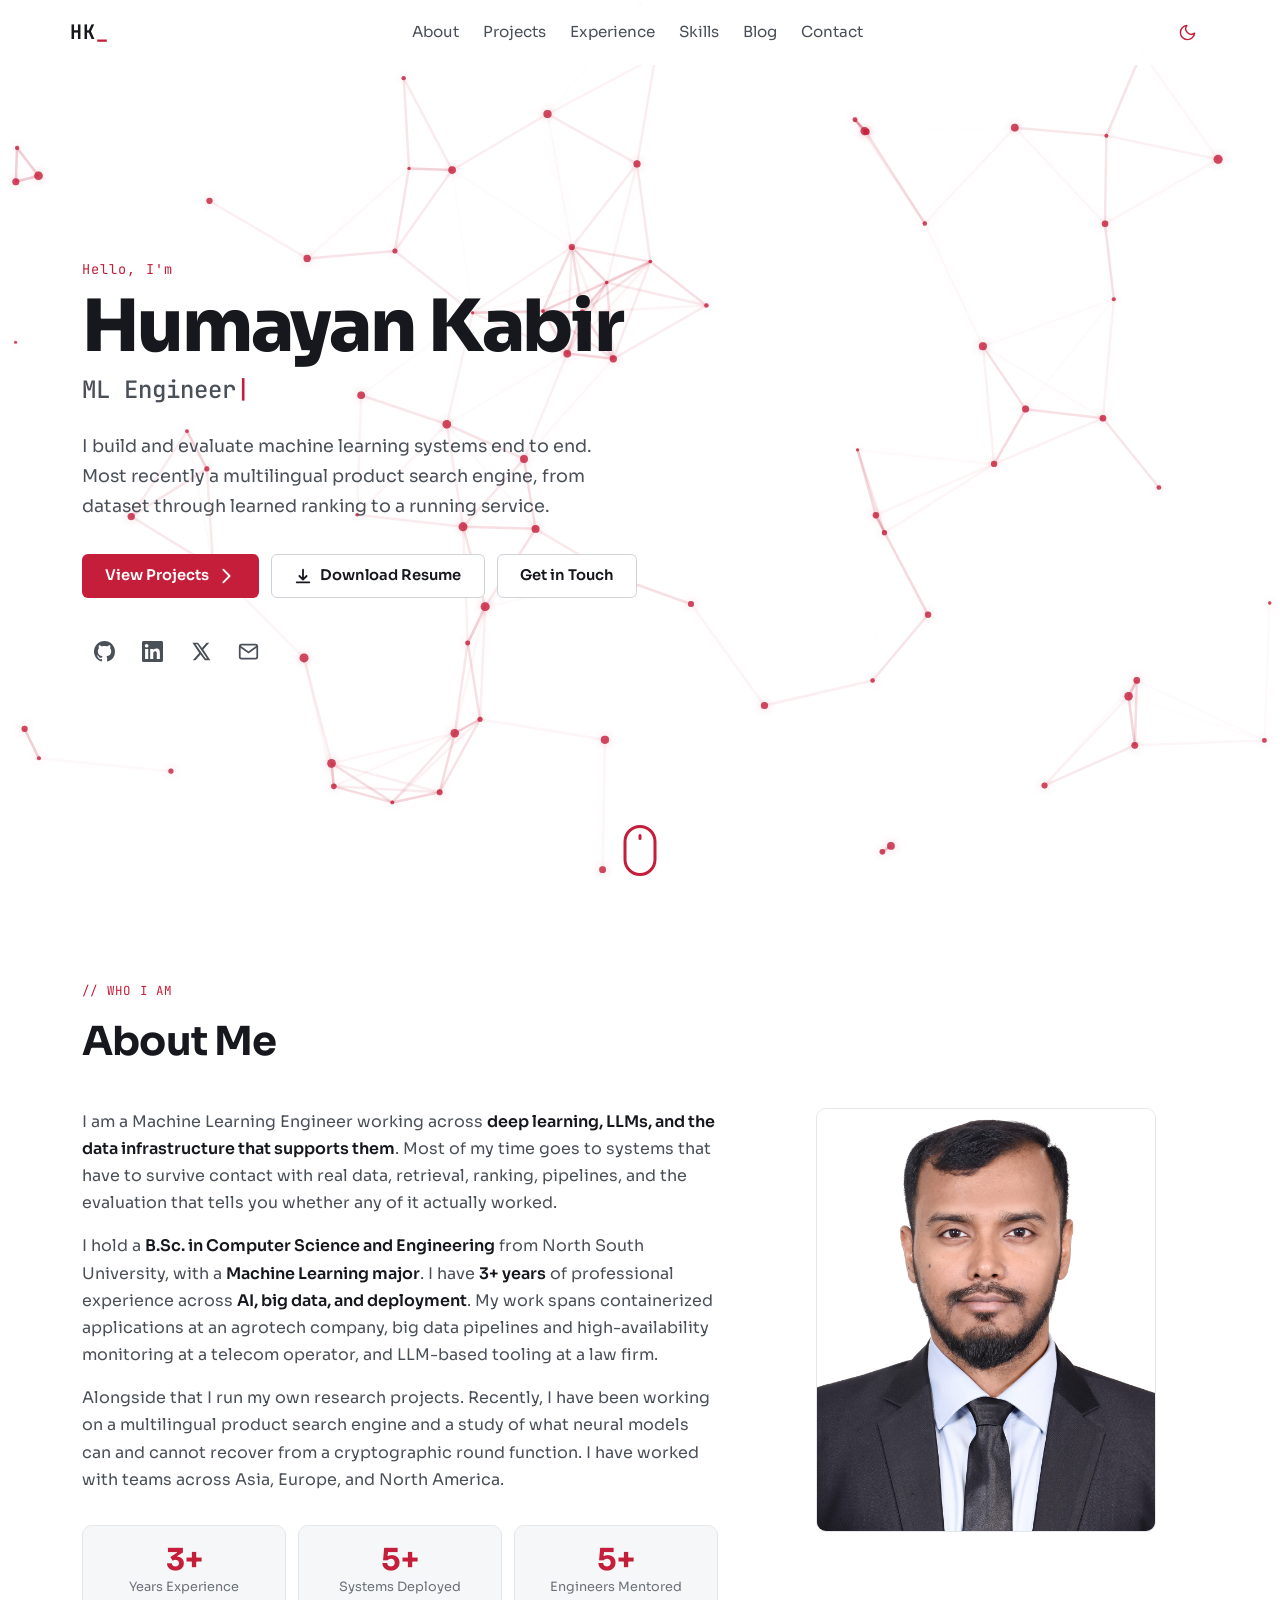
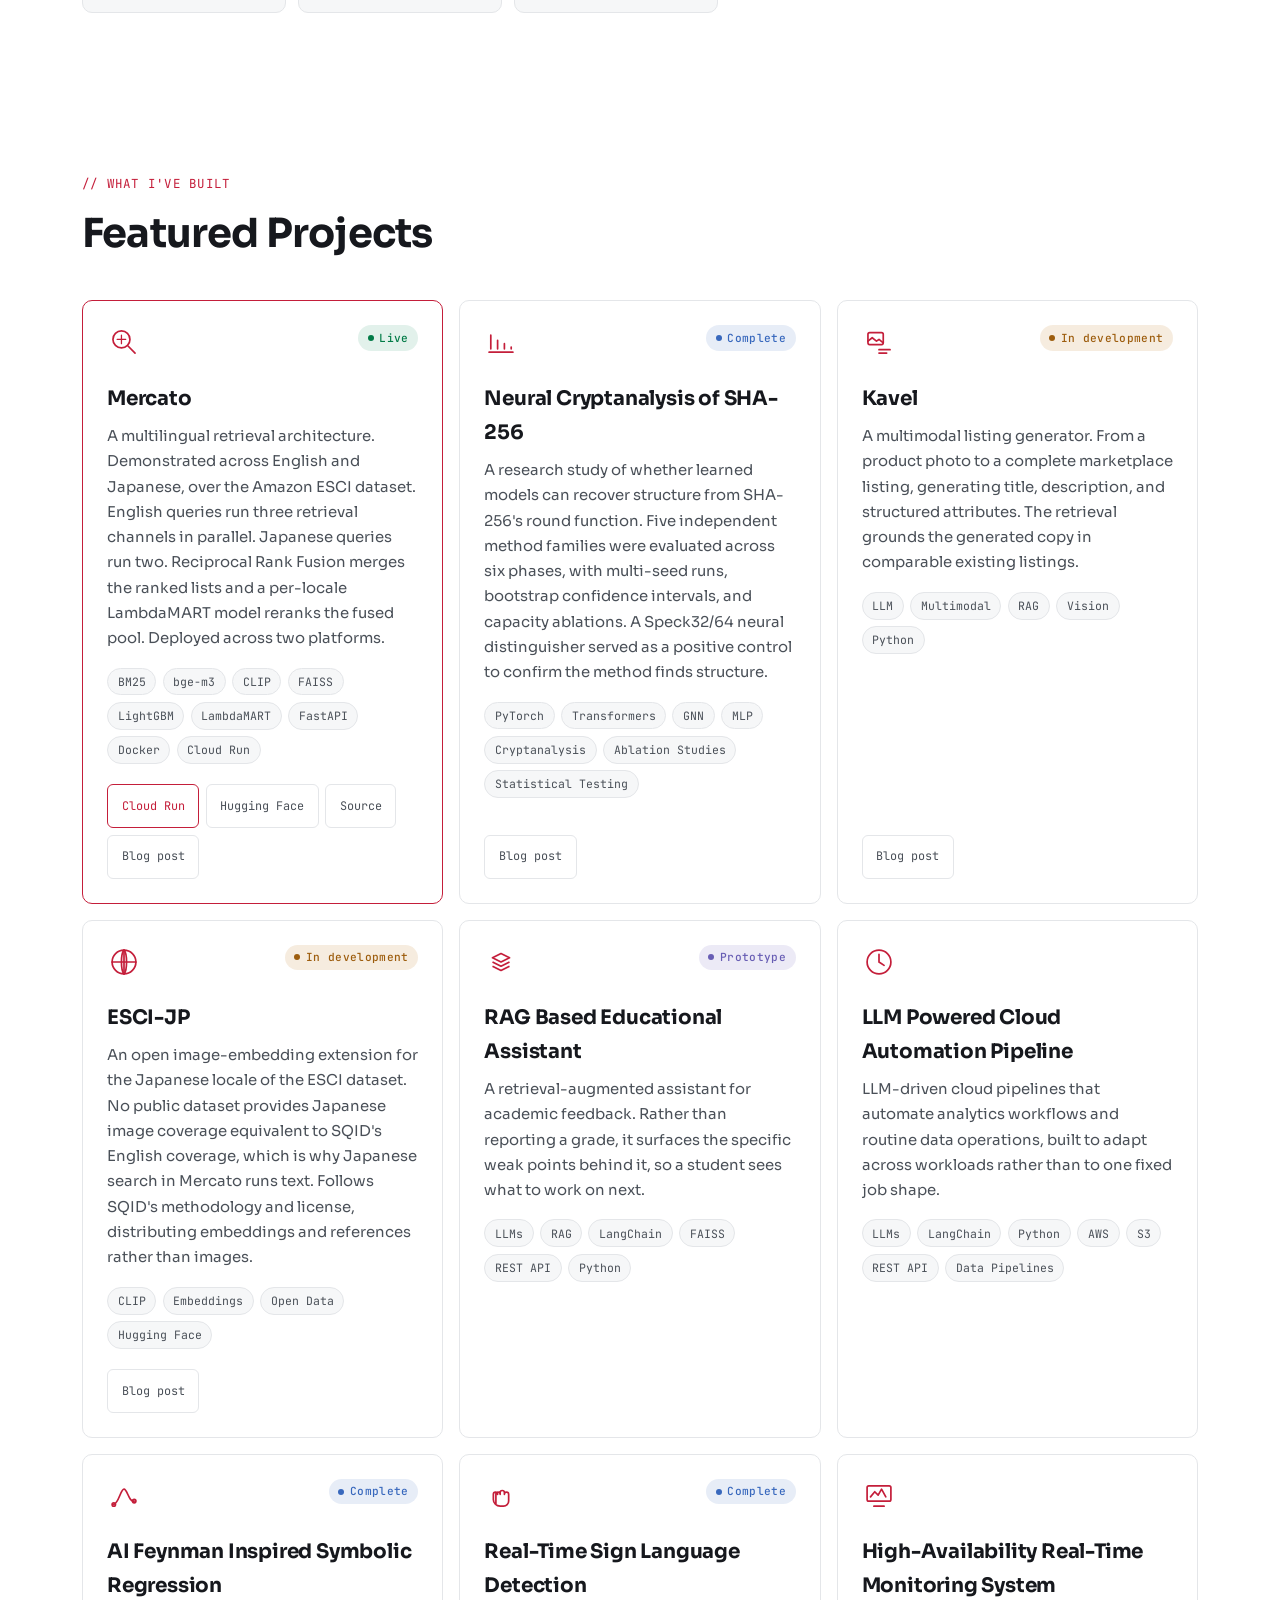
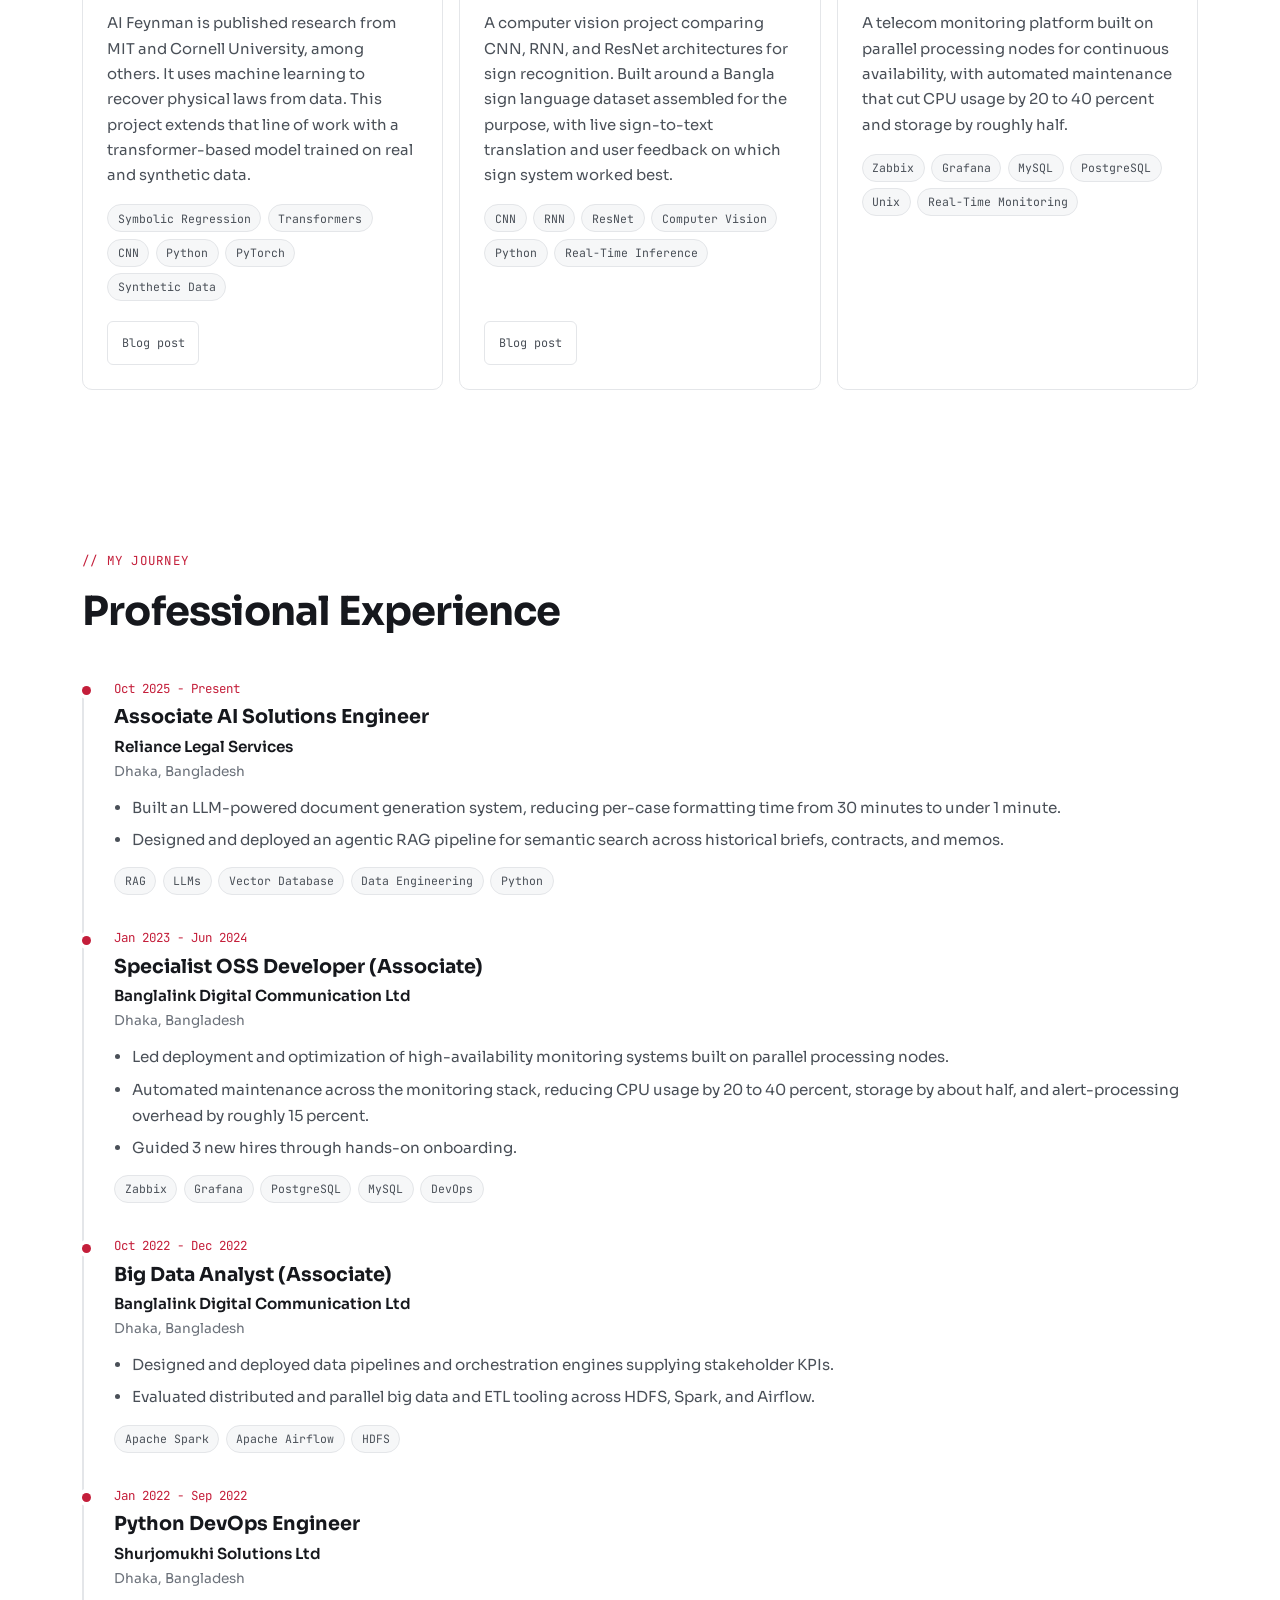
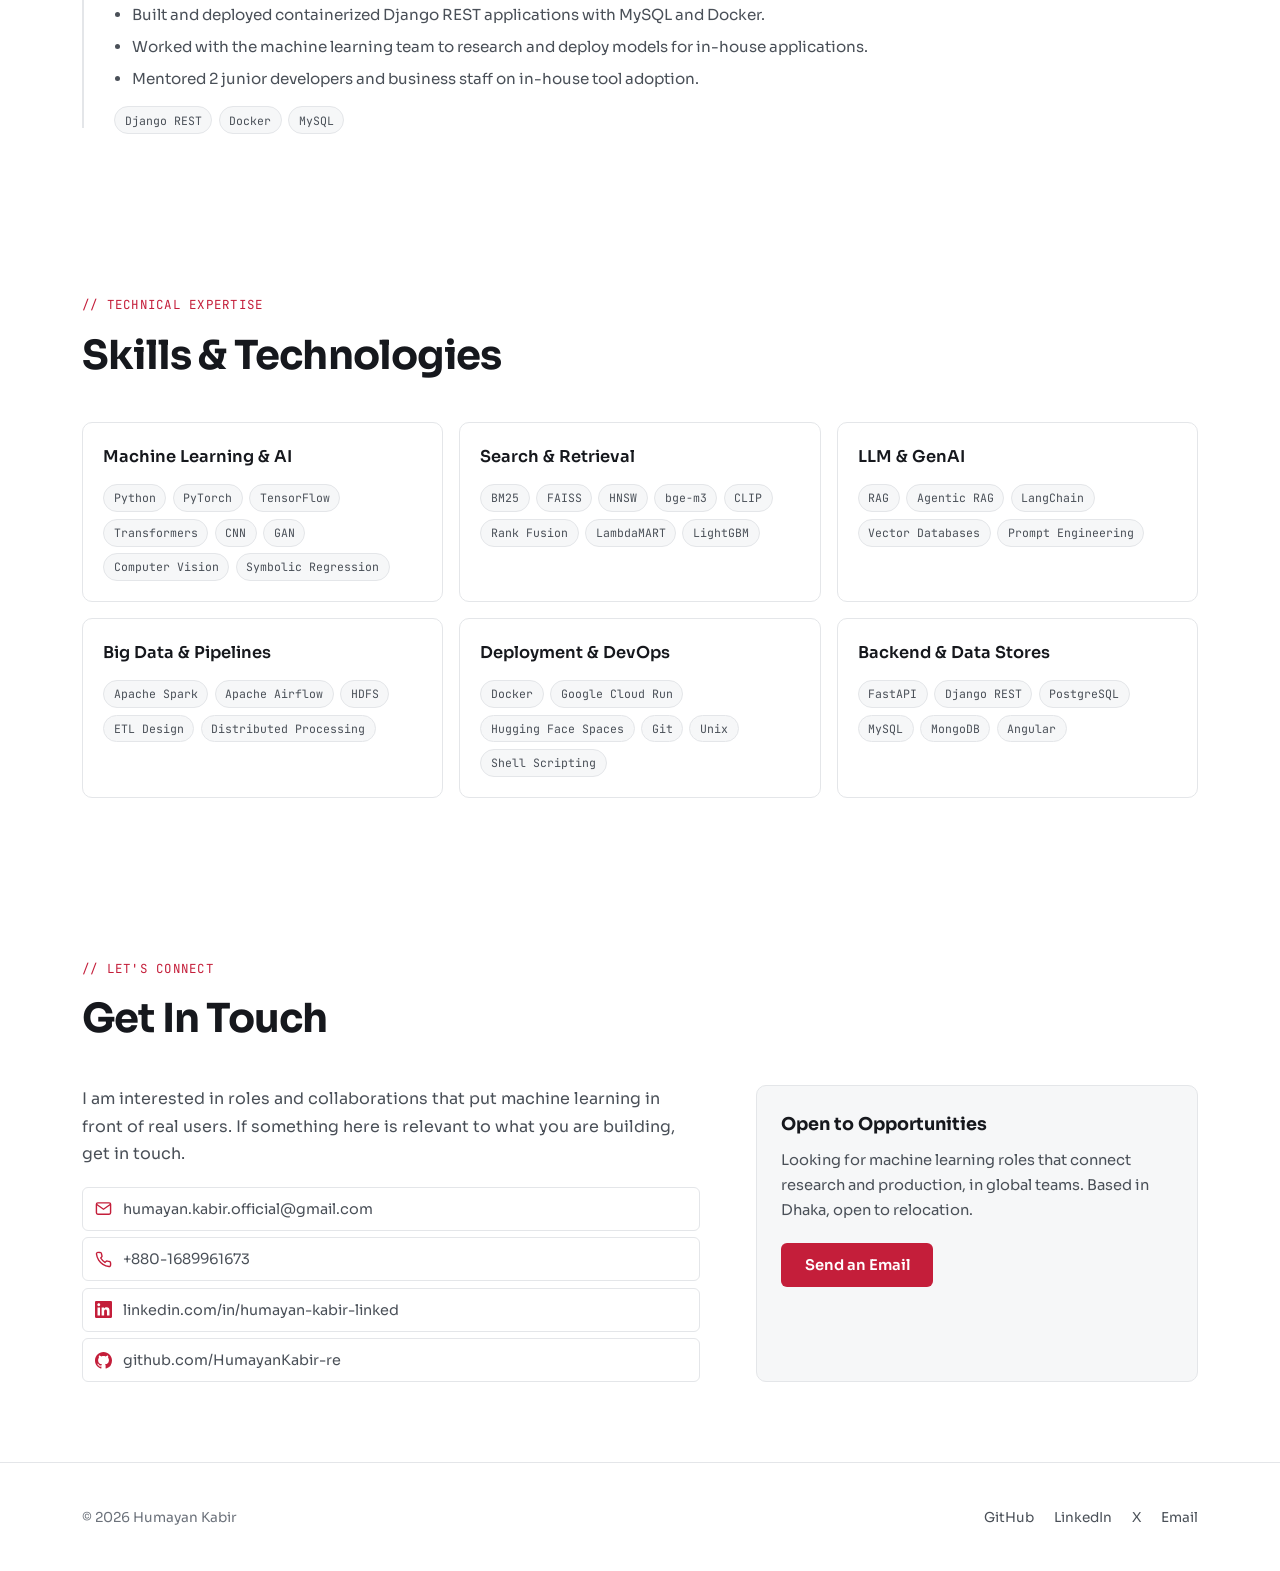
==== commit 89008273: "Round Wall Blog Updated." ====
--- a/index.html
+++ b/index.html
@@ -222,22 +222,21 @@
                 <div class="about-text" data-animate>
                     <p>
                         I am a Machine Learning Engineer working across <strong>deep learning, LLMs, and the data
-                        infrastructure that supports them</strong>. Most of my time goes to systems that have to
-                        survive contact with real data: retrieval, ranking, pipelines, and the evaluation that
-                        tells you whether any of it actually worked.
+                        infrastructure that supports them</strong>. 
+                        Most of my time goes to systems that have to survive contact with real data, retrieval, 
+                        ranking, pipelines, and the evaluation that tells you whether any of it actually worked.
                     </p>
                     <p>
                         I hold a <strong>B.Sc. in Computer Science and Engineering</strong> from North South
-                        University, with a machine learning major, and I have <strong>3+ years of professional
-                        experience</strong> across AI, big data, and deployment. My work spans containerized
-                        applications at an agrotech company, big data pipelines and high-availability monitoring
-                        at a telecom operator, and LLM-based tooling at a law firm.
+                        University, with a <strong>Machine Learning major</strong>. 
+                        I have <strong>3+ years</strong> of professional experience across <strong>AI, big data, and deployment</strong>. 
+                        My work spans containerized applications at an agrotech company, big data pipelines and 
+                        high-availability monitoring at a telecom operator, and LLM-based tooling at a law firm.
                     </p>
                     <p>
-                        Alongside that I run my own research projects, currently a multilingual product search
-                        engine and a study of what neural models can and cannot recover from a cryptographic
-                        round function. I work with teams across Asia, Europe, and North America, and I write up
-                        what I build, including the parts that did not work.
+                        Alongside that I run my own research projects. Recently, I have been working on a multilingual product search
+                        engine and a study of what neural models can and cannot recover from a cryptographic round function. 
+                        I have worked with teams across Asia, Europe, and North America.
                     </p>
                     <div class="about-highlights">
                         <div class="highlight-item">
@@ -280,12 +279,10 @@
                     </div>
                     <h3 class="project-title">Mercato</h3>
                     <p class="project-description">
-                        A multilingual retrieval architecture, currently demonstrated across English and Japanese,
-                        over the Amazon ESCI dataset. English queries run three retrieval channels in parallel
-                        (BM25 keyword, bge-m3 dense semantic, CLIP image); Japanese queries run two. Reciprocal
-                        Rank Fusion merges the ranked lists and a per-locale LambdaMART model reranks the fused
-                        pool. Evaluated on the complete benchmark splits with significance testing, and deployed
-                        on CPU across two free-tier clouds.
+                        A multilingual retrieval architecture. Demonstrated across English and Japanese, over the Amazon ESCI dataset. 
+                        English queries run three retrieval channels in parallel. Japanese queries run two. 
+                        Reciprocal Rank Fusion merges the ranked lists and a per-locale LambdaMART model reranks the fused pool. 
+                        Deployed across two platforms.
                     </p>
                     <div class="project-tags">
                         <span class="tag">BM25</span>
@@ -315,11 +312,10 @@
                     </div>
                     <h3 class="project-title">Neural Cryptanalysis of SHA-256</h3>
                     <p class="project-description">
-                        A research study of whether learned models can recover structure from SHA-256's round
-                        function. Five independent method families were evaluated across six phases, with
-                        multi-seed runs, bootstrap confidence intervals, and capacity ablations. A Speck32/64
-                        neural distinguisher served as a positive control to confirm the method finds structure
-                        where structure exists. All five families converged on the same limit at round five.
+                        A research study of whether learned models can recover structure from SHA-256's round function. 
+                        Five independent method families were evaluated across six phases, 
+                        with multi-seed runs, bootstrap confidence intervals, and capacity ablations. 
+                        A Speck32/64 neural distinguisher served as a positive control to confirm the method finds structure.
                     </p>
                     <div class="project-tags">
                         <span class="tag">PyTorch</span>
@@ -344,9 +340,9 @@
                     </div>
                     <h3 class="project-title">Kavel</h3>
                     <p class="project-description">
-                        A multimodal listing generator: from a product photo to a complete marketplace listing,
-                        generating title, description, and structured attributes, with retrieval grounding the
-                        generated copy in comparable existing listings.
+                        A multimodal listing generator. 
+                        From a product photo to a complete marketplace listing, generating title, description, and structured attributes. 
+                        The retrieval grounds the generated copy in comparable existing listings.
                     </p>
                     <div class="project-tags">
                         <span class="tag">LLM</span>
@@ -369,11 +365,9 @@
                     </div>
                     <h3 class="project-title">ESCI-JP</h3>
                     <p class="project-description">
-                        An open image-embedding extension for the Japanese locale of the ESCI dataset. No public
-                        dataset provides Japanese image coverage equivalent to SQID's English coverage, which is
-                        why Japanese search in Mercato runs text only and its reranker has two fewer features.
-                        Follows SQID's methodology and license, distributing embeddings and references rather
-                        than images.
+                        An open image-embedding extension for the Japanese locale of the ESCI dataset. 
+                        No public dataset provides Japanese image coverage equivalent to SQID's English coverage, which is why Japanese search in Mercato runs text.
+                        Follows SQID's methodology and license, distributing embeddings and references rather than images.
                     </p>
                     <div class="project-tags">
                         <span class="tag">CLIP</span>
@@ -395,8 +389,8 @@
                     </div>
                     <h3 class="project-title">RAG Based Educational Assistant</h3>
                     <p class="project-description">
-                        A retrieval-augmented assistant for academic feedback. Rather than reporting a grade, it
-                        surfaces the specific weak points behind it, so a student sees what to work on next.
+                        A retrieval-augmented assistant for academic feedback. 
+                        Rather than reporting a grade, it surfaces the specific weak points behind it, so a student sees what to work on next.
                     </p>
                     <div class="project-tags">
                         <span class="tag">LLMs</span>
@@ -416,7 +410,7 @@
                     </div>
                     <h3 class="project-title">LLM Powered Cloud Automation Pipeline</h3>
                     <p class="project-description">
-                        LLM-driven cloud pipelines that automate analytics workflows and routine data operations,
+                        LLM-driven cloud pipelines that automate analytics workflows and routine data operations, 
                         built to adapt across workloads rather than to one fixed job shape.
                     </p>
                     <div class="project-tags">
@@ -439,9 +433,9 @@
                     </div>
                     <h3 class="project-title">AI Feynman Inspired Symbolic Regression</h3>
                     <p class="project-description">
-                        AI Feynman is published research from MIT and Cornell University, among others, which uses
-                        machine learning to recover physical laws from data. This project extends that line of work
-                        with a transformer-based model trained on real and synthetic data.
+                        AI Feynman is published research from MIT and Cornell University, among others. 
+                        It uses machine learning to recover physical laws from data. 
+                        This project extends that line of work with a transformer-based model trained on real and synthetic data.
                     </p>
                     <div class="project-tags">
                         <span class="tag">Symbolic Regression</span>
@@ -465,8 +459,8 @@
                     </div>
                     <h3 class="project-title">Real-Time Sign Language Detection</h3>
                     <p class="project-description">
-                        A computer vision project comparing CNN, RNN, and ResNet architectures for sign
-                        recognition, built around a Bangla sign language dataset assembled for the purpose, with
+                        A computer vision project comparing CNN, RNN, and ResNet architectures for sign recognition. 
+                        Built around a Bangla sign language dataset assembled for the purpose, with
                         live sign-to-text translation and user feedback on which sign system worked best.
                     </p>
                     <div class="project-tags">
@@ -524,7 +518,6 @@
                     <ul class="timeline-list">
                         <li>Built an LLM-powered document generation system, reducing per-case formatting time from 30 minutes to under 1 minute.</li>
                         <li>Designed and deployed an agentic RAG pipeline for semantic search across historical briefs, contracts, and memos.</li>
-                        <li>Optimized internal processes, improving the firm's overall throughput on document-heavy work.</li>
                     </ul>
                     <div class="tag-row">
                         <span class="tag">RAG</span>
@@ -556,13 +549,12 @@
 
                 <div class="timeline-item" data-animate>
                     <div class="timeline-date">Oct 2022 - Dec 2022</div>
-                    <h3 class="timeline-role">Big Data Analyst (Contractual)</h3>
+                    <h3 class="timeline-role">Big Data Analyst (Associate)</h3>
                     <p class="timeline-company">Banglalink Digital Communication Ltd</p>
                     <p class="timeline-location">Dhaka, Bangladesh</p>
                     <ul class="timeline-list">
                         <li>Designed and deployed data pipelines and orchestration engines supplying stakeholder KPIs.</li>
                         <li>Evaluated distributed and parallel big data and ETL tooling across HDFS, Spark, and Airflow.</li>
-                        <li>Guided 2 colleagues in skill development on the new stack.</li>
                     </ul>
                     <div class="tag-row">
                         <span class="tag">Apache Spark</span>
@@ -577,7 +569,7 @@
                     <p class="timeline-company">Shurjomukhi Solutions Ltd</p>
                     <p class="timeline-location">Dhaka, Bangladesh</p>
                     <ul class="timeline-list">
-                        <li>Built and deployed containerized Django REST applications with MySQL and Docker in Agile sprints.</li>
+                        <li>Built and deployed containerized Django REST applications with MySQL and Docker.</li>
                         <li>Worked with the machine learning team to research and deploy models for in-house applications.</li>
                         <li>Mentored 2 junior developers and business staff on in-house tool adoption.</li>
                     </ul>
--- a/assets/css/styles.css
+++ b/assets/css/styles.css
@@ -339,6 +339,7 @@
 .nav-toggle:hover {
     background: var(--surface-raised);
     color: var(--accent);
+    outline: 1px solid var(--accent);
 }
 
 
@@ -792,9 +793,11 @@
 
 .tag:hover {
     /* background: var(--accent-wash); */
-    background: var(var(--surface-raised) * 10%);
-    color: solid var(--text--primary);
-    border-color: solid var(--accent);
+    /* background: var(var(--surface-raised) * 10%); */
+    /* color: solid var(--text--primary); */
+    /* border-color: solid var(--accent); */
+    border-color: currentColor;
+    color: var(--text-primary);
 }
 
 /* --- Status chips ------------------------------------------------------ */
@@ -1152,6 +1155,10 @@
     transition: border-color var(--ease), box-shadow var(--ease), transform var(--ease);
 }
 
+.post-card:has(.post-card-title a) {
+    cursor: pointer;
+}
+
 .post-card:hover {
     border-color: var(--accent-wash);
     box-shadow: var(--shadow-md);
@@ -1160,7 +1167,7 @@
     /* border-radius: var(--radius); */
 }
 
-/* One anchor covers the whole card. Nesting a second <a> is invalid and the browser recovers by splitting it, which leaves most of the card dead. */
+/* One anchor covers the whole card.*/
 .post-card-title a::after {
     content: "";
     position: absolute;
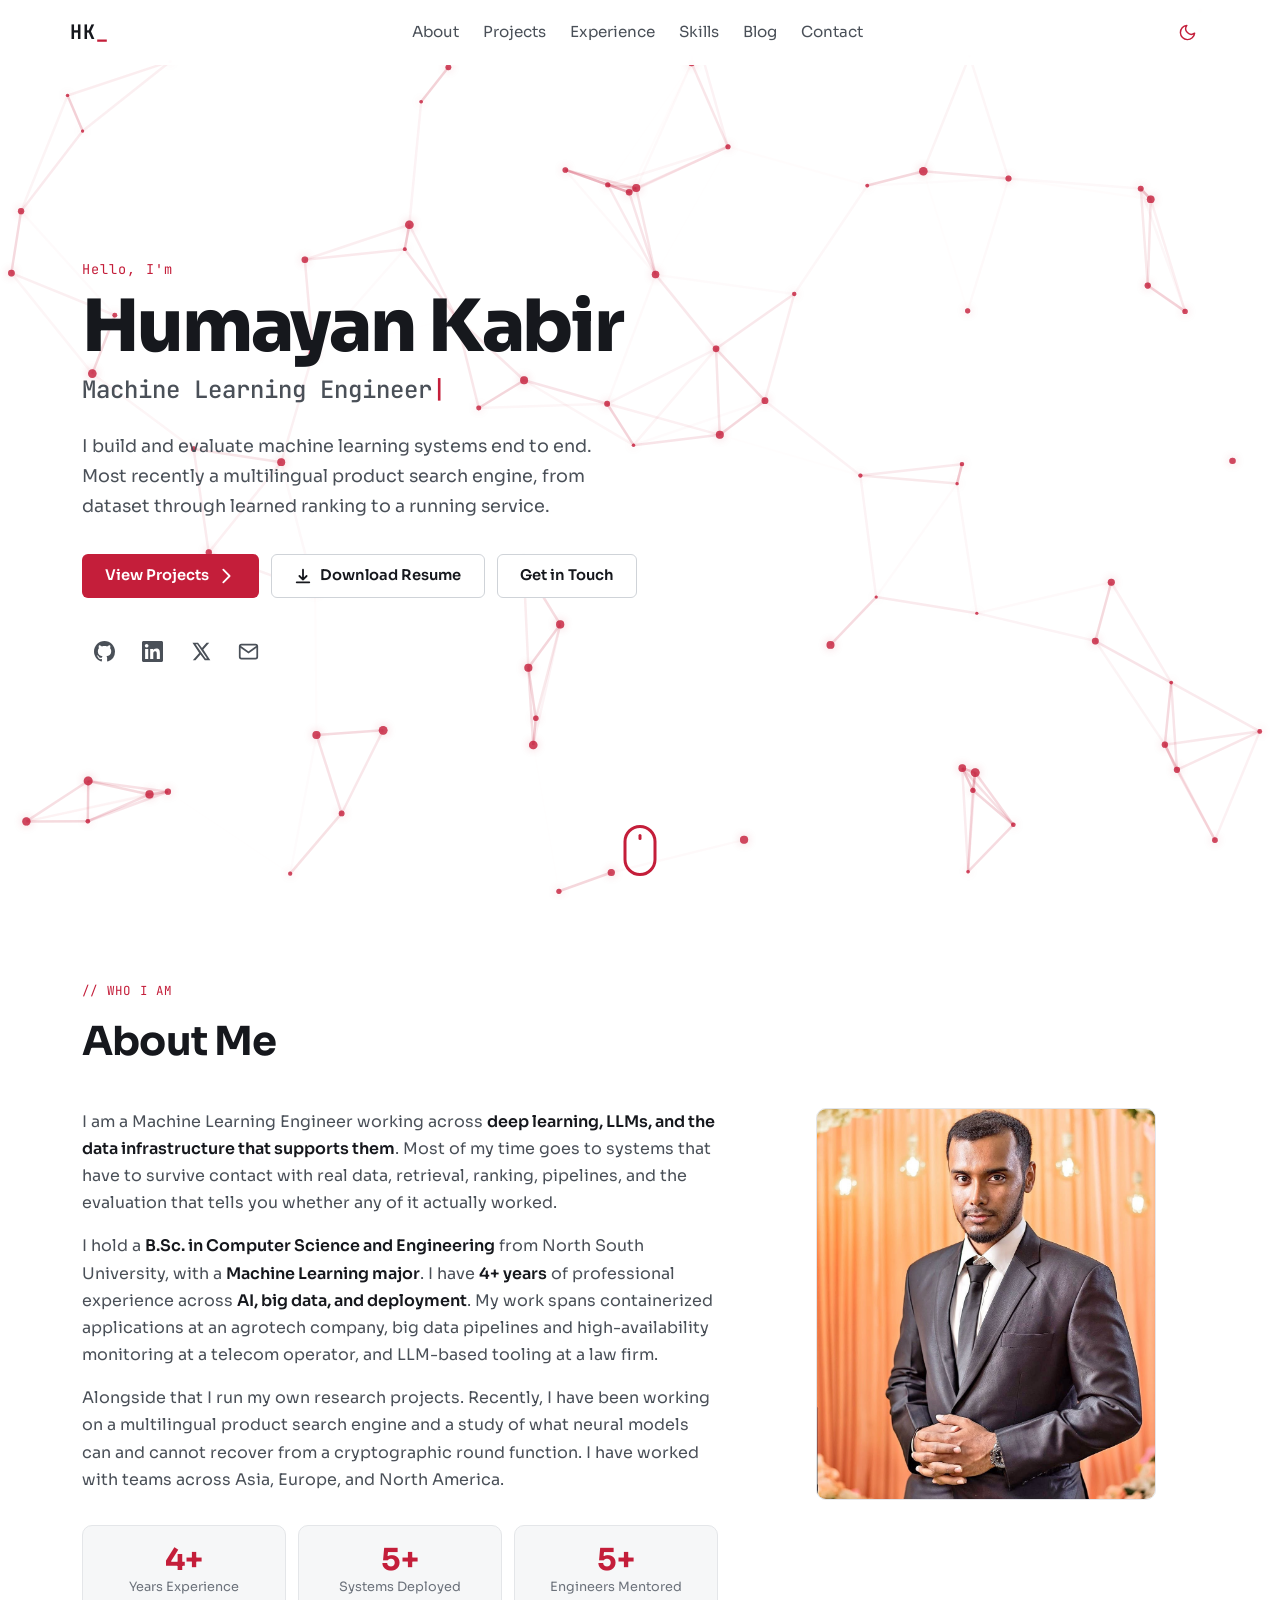
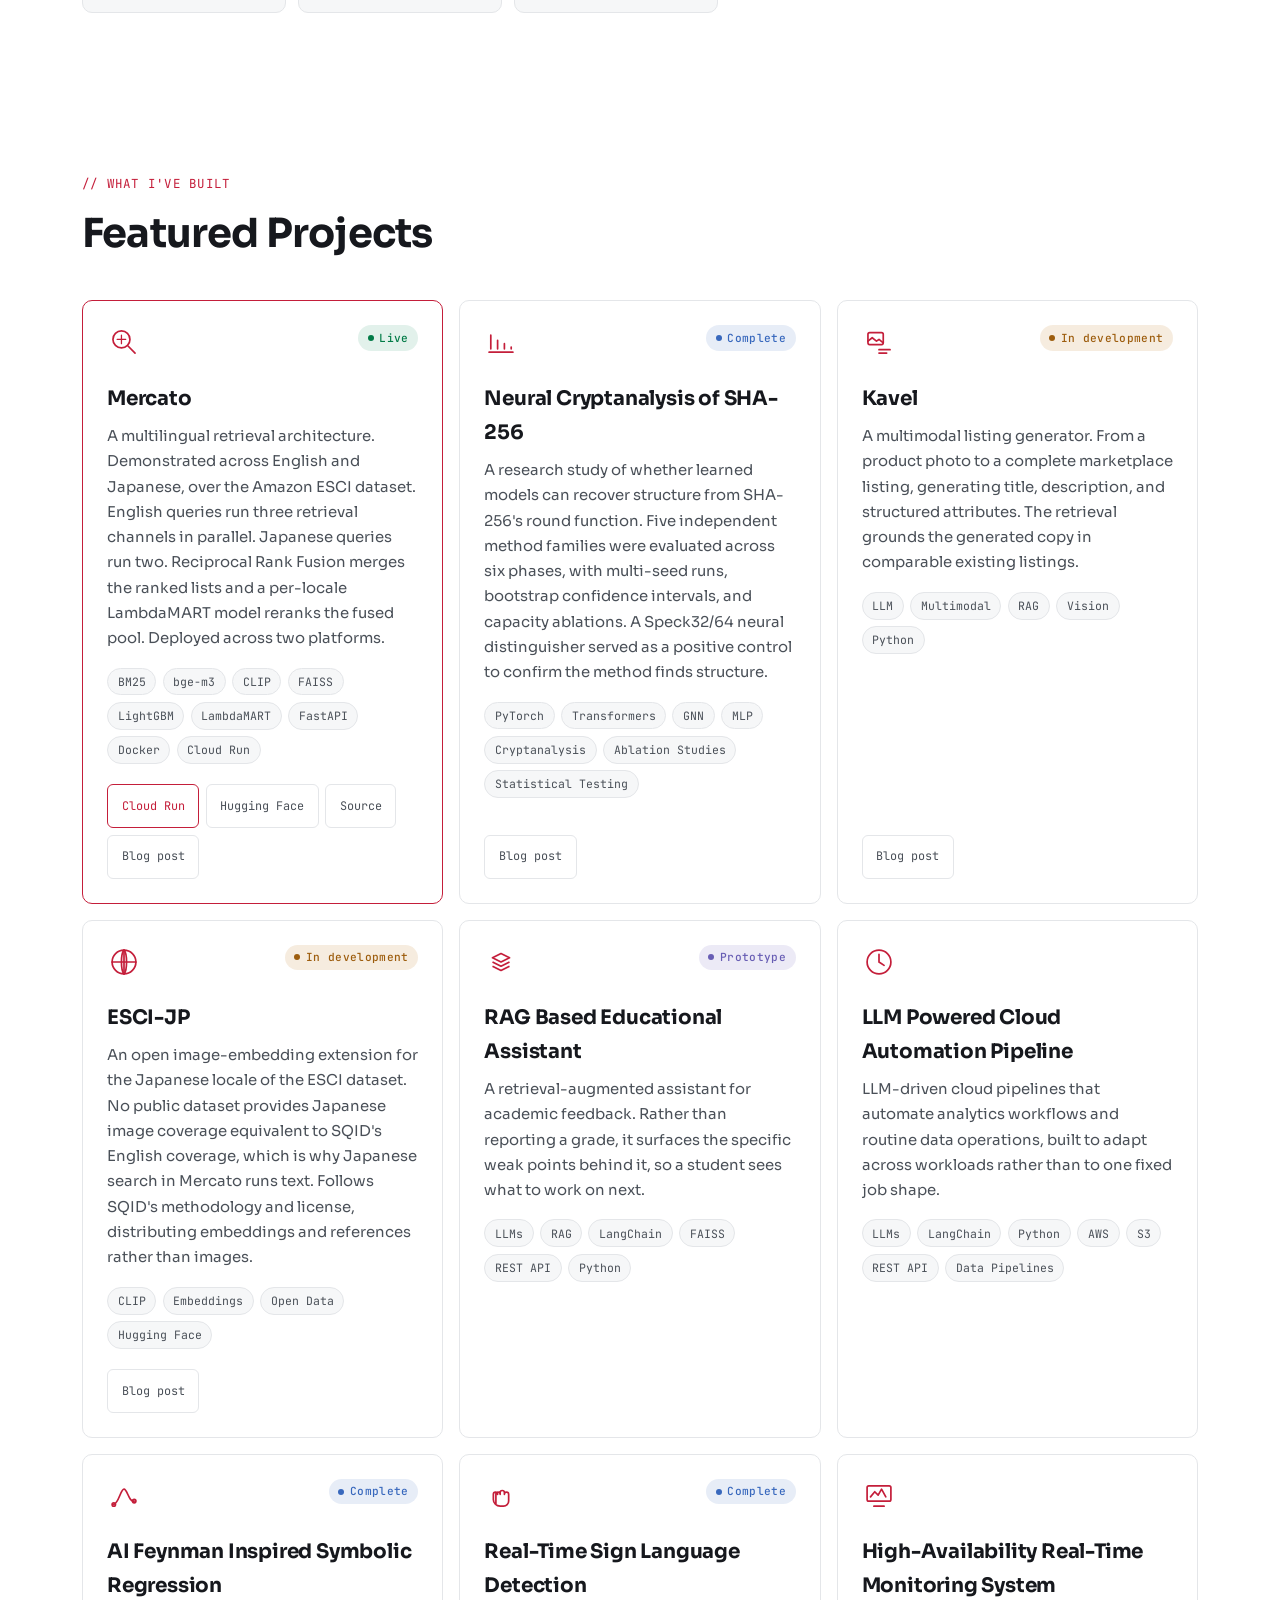
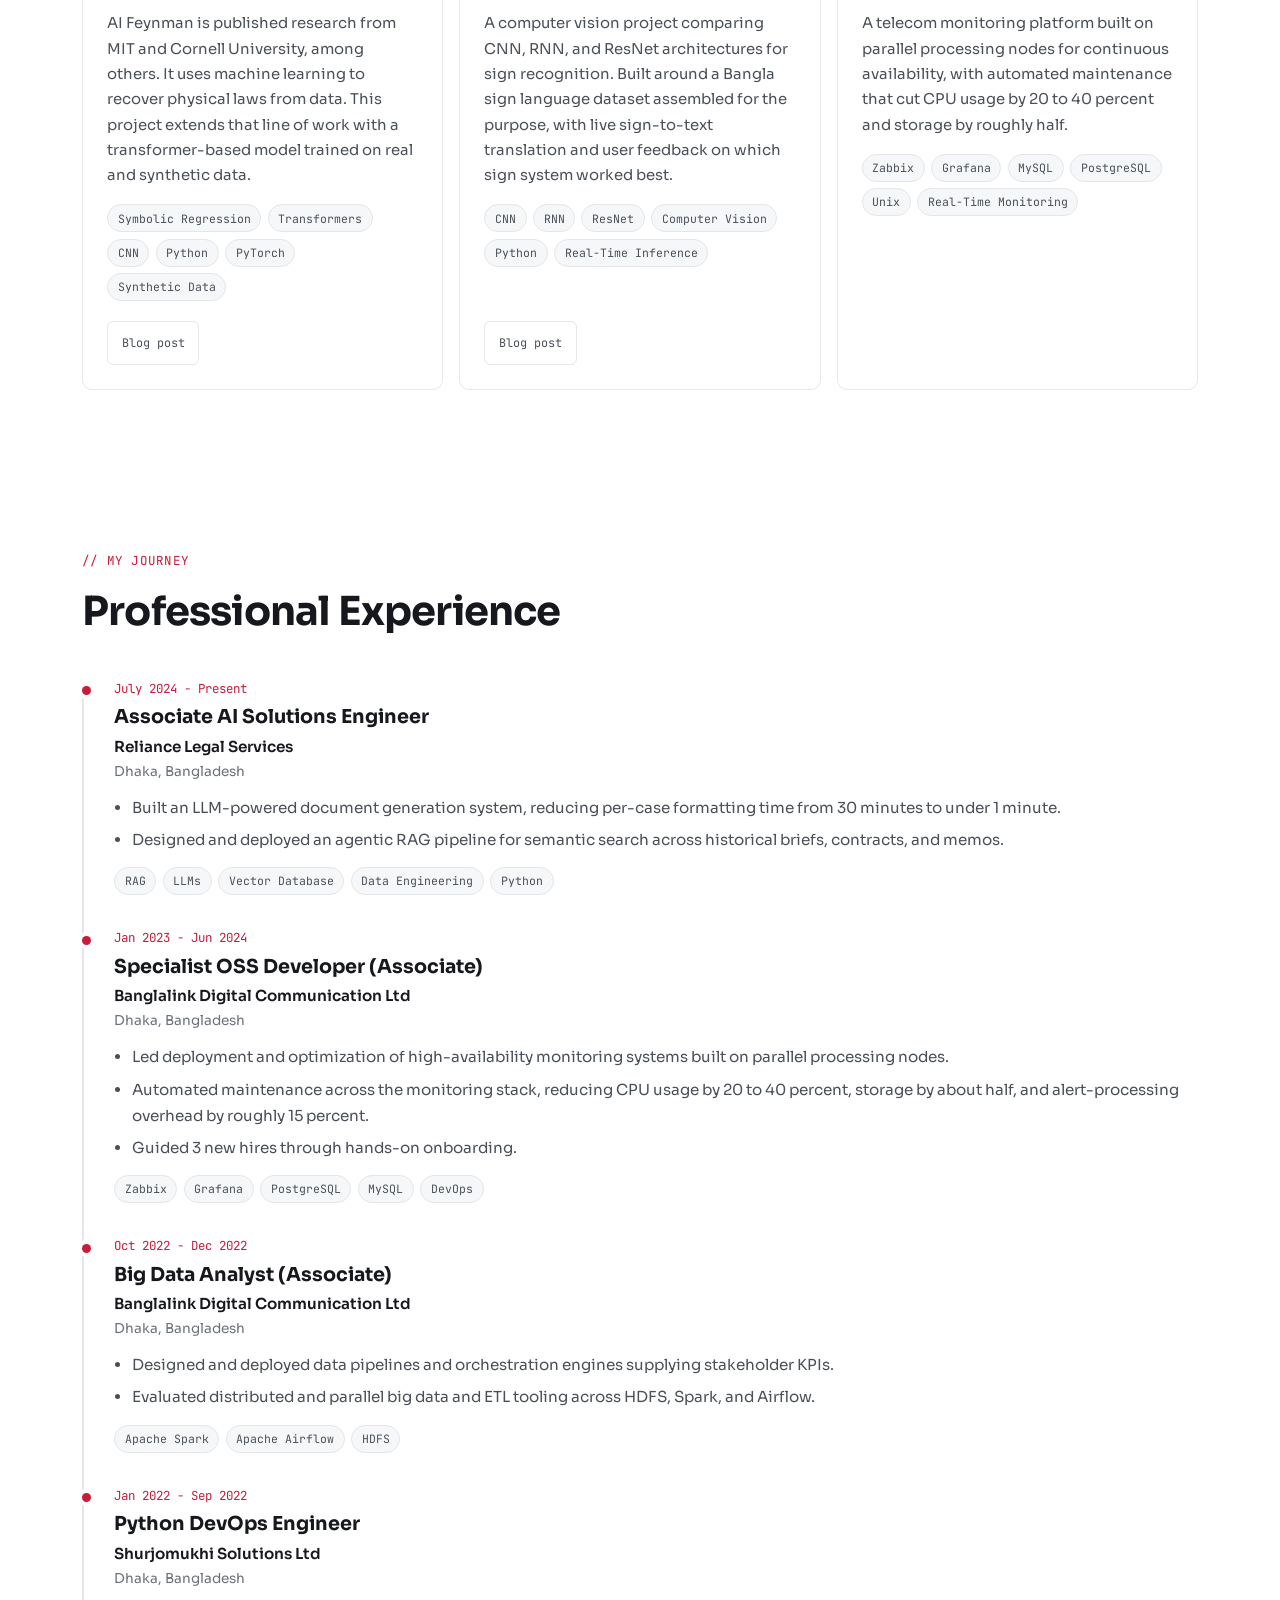
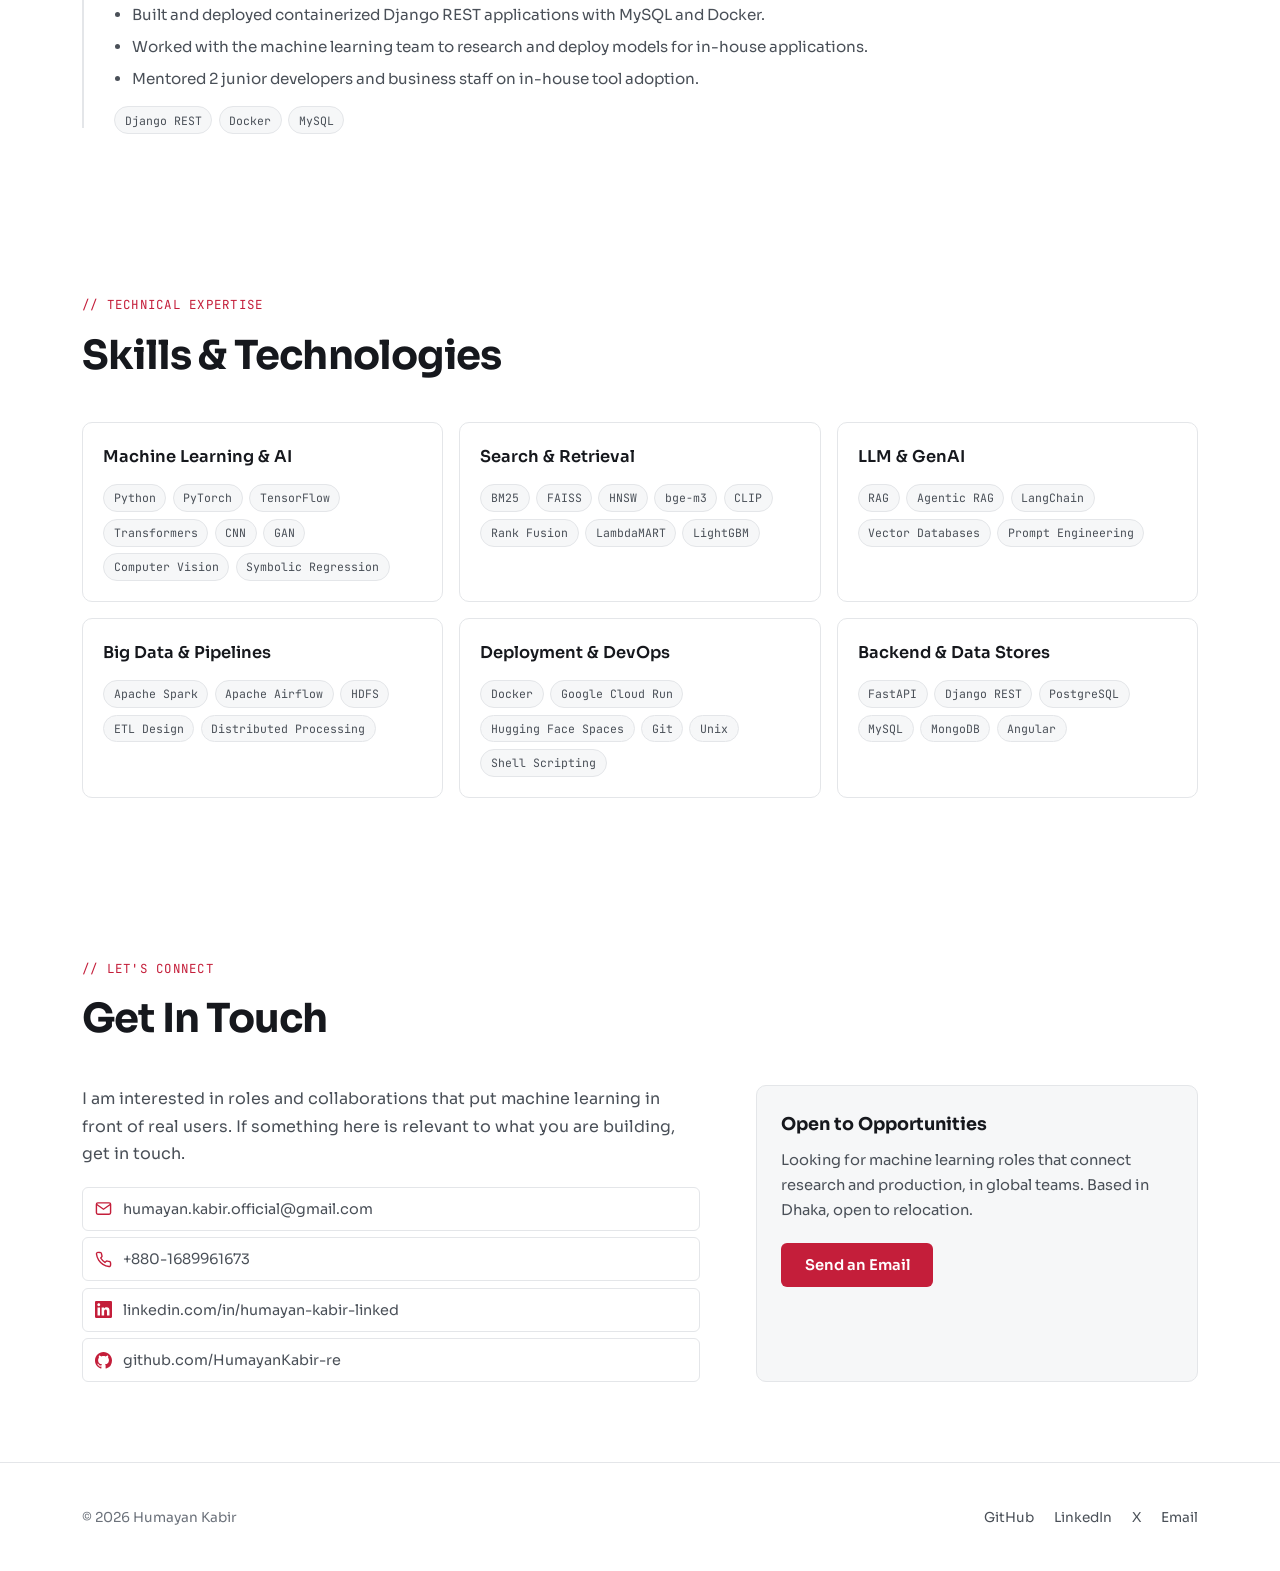
==== commit ac3d0522: "Work exp timeline update + Old resume deletion." ====
--- a/index.html
+++ b/index.html
@@ -229,7 +229,7 @@
                     <p>
                         I hold a <strong>B.Sc. in Computer Science and Engineering</strong> from North South
                         University, with a <strong>Machine Learning major</strong>. 
-                        I have <strong>3+ years</strong> of professional experience across <strong>AI, big data, and deployment</strong>. 
+                        I have <strong>4+ years</strong> of professional experience across <strong>AI, big data, and deployment</strong>. 
                         My work spans containerized applications at an agrotech company, big data pipelines and 
                         high-availability monitoring at a telecom operator, and LLM-based tooling at a law firm.
                     </p>
@@ -240,7 +240,7 @@
                     </p>
                     <div class="about-highlights">
                         <div class="highlight-item">
-                            <div class="highlight-number">3+</div>
+                            <div class="highlight-number">4+</div>
                             <div class="highlight-label">Years Experience</div>
                         </div>
                         <div class="highlight-item">
@@ -511,7 +511,7 @@
             <div class="timeline">
 
                 <div class="timeline-item" data-animate>
-                    <div class="timeline-date">Oct 2025 - Present</div>
+                    <div class="timeline-date">July 2024 - Present</div>
                     <h3 class="timeline-role">Associate AI Solutions Engineer</h3>
                     <p class="timeline-company">Reliance Legal Services</p>
                     <p class="timeline-location">Dhaka, Bangladesh</p>
--- a/assets/css/styles.css
+++ b/assets/css/styles.css
@@ -1144,6 +1144,10 @@
     padding-bottom: var(--space-lg);
 }
 
+.post-card.featured {
+    border-color: var(--accent);
+}
+
 .post-card {
     position: relative;
     display: flex;
@@ -1490,7 +1494,7 @@
 figcaption {
     margin-top: 0.6rem;
     color: var(--text-muted);
-    font-size: 0.88rem;
+    font-size: 0.90rem;
     line-height: 1.55;
     text-align: center;
 }
